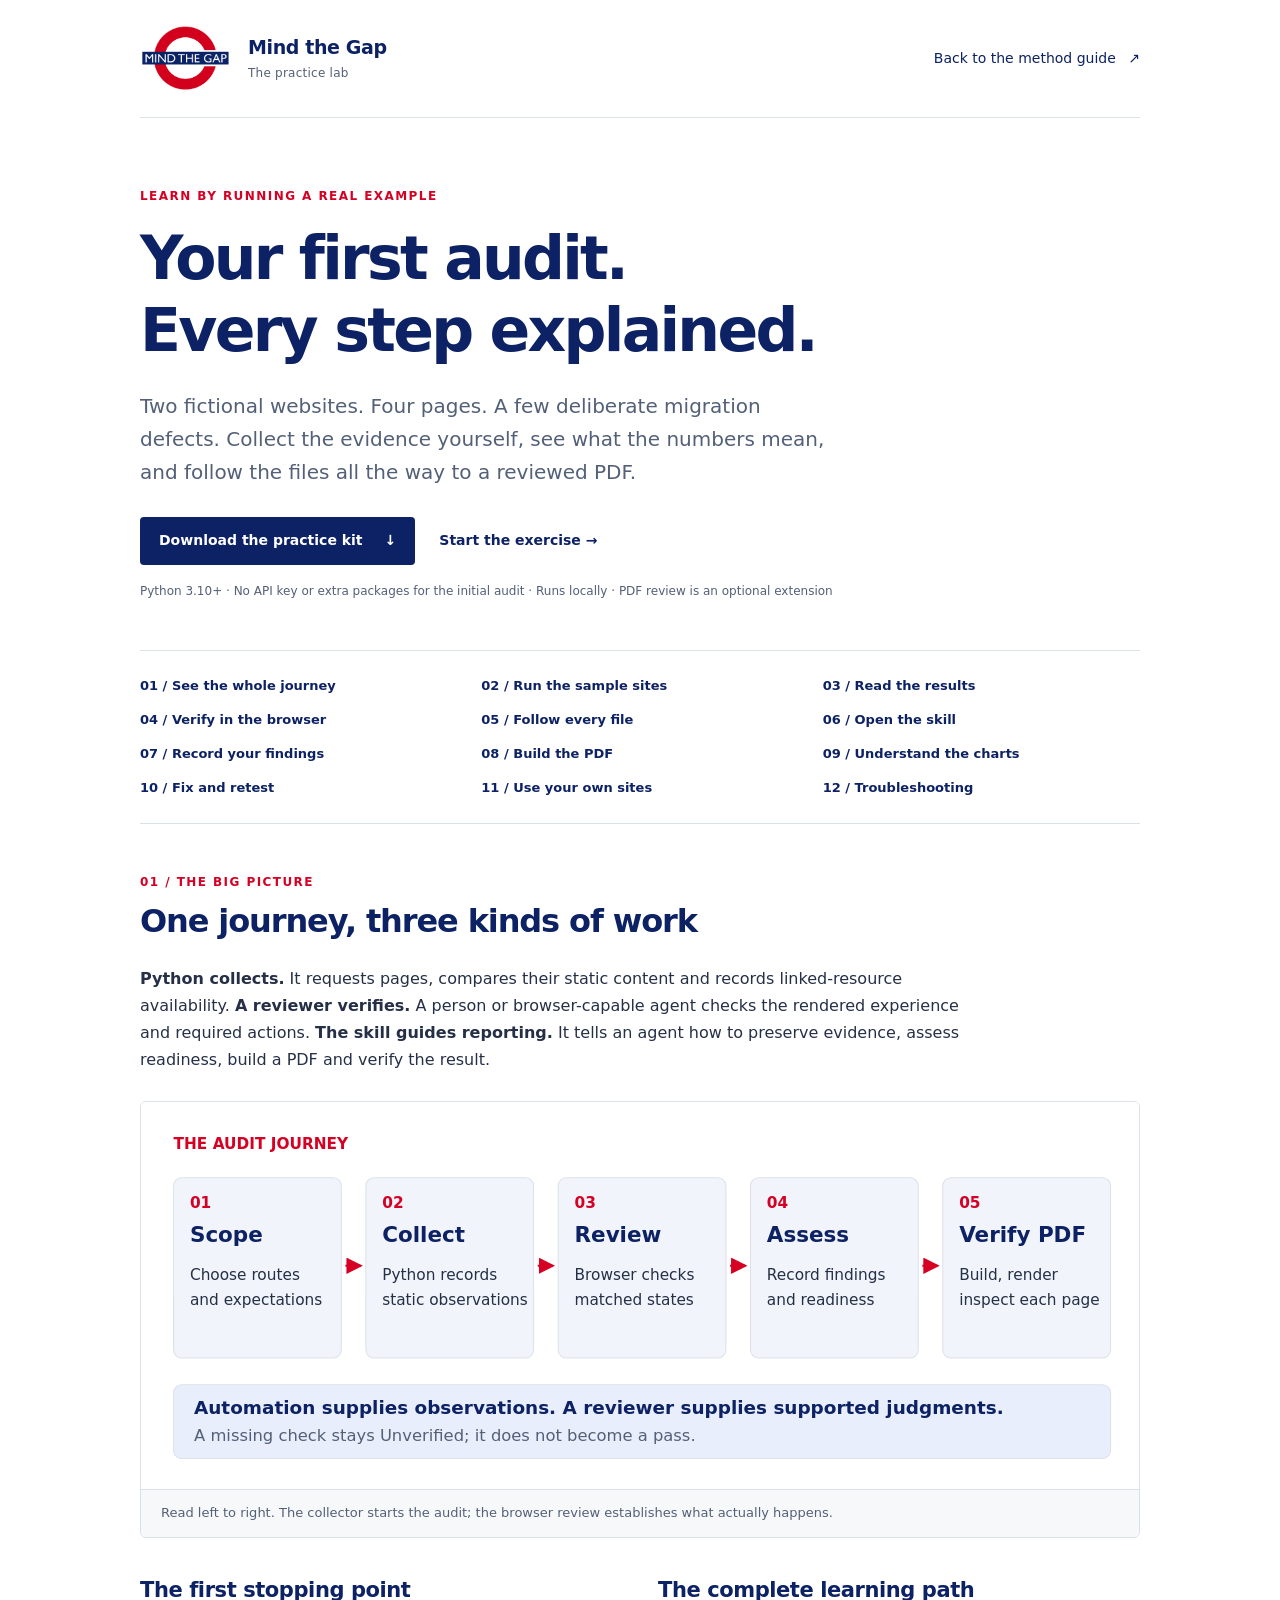
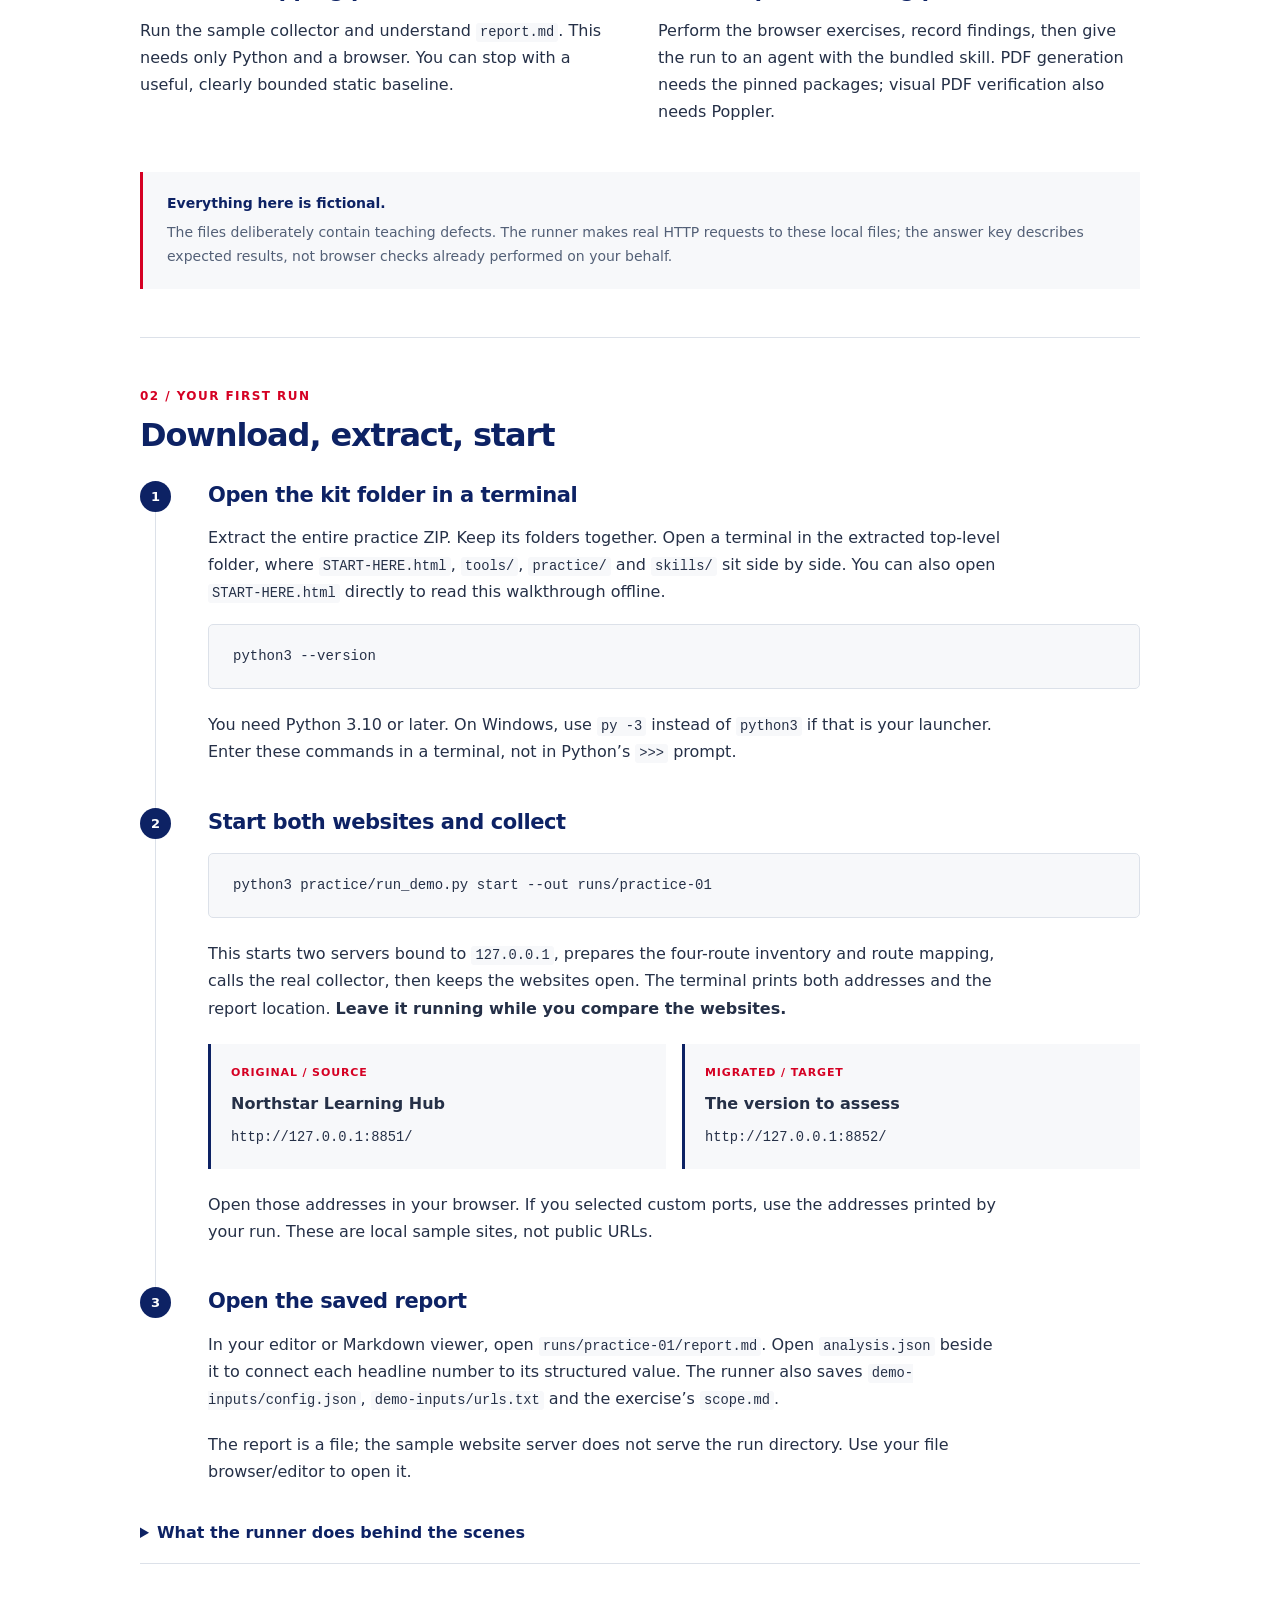
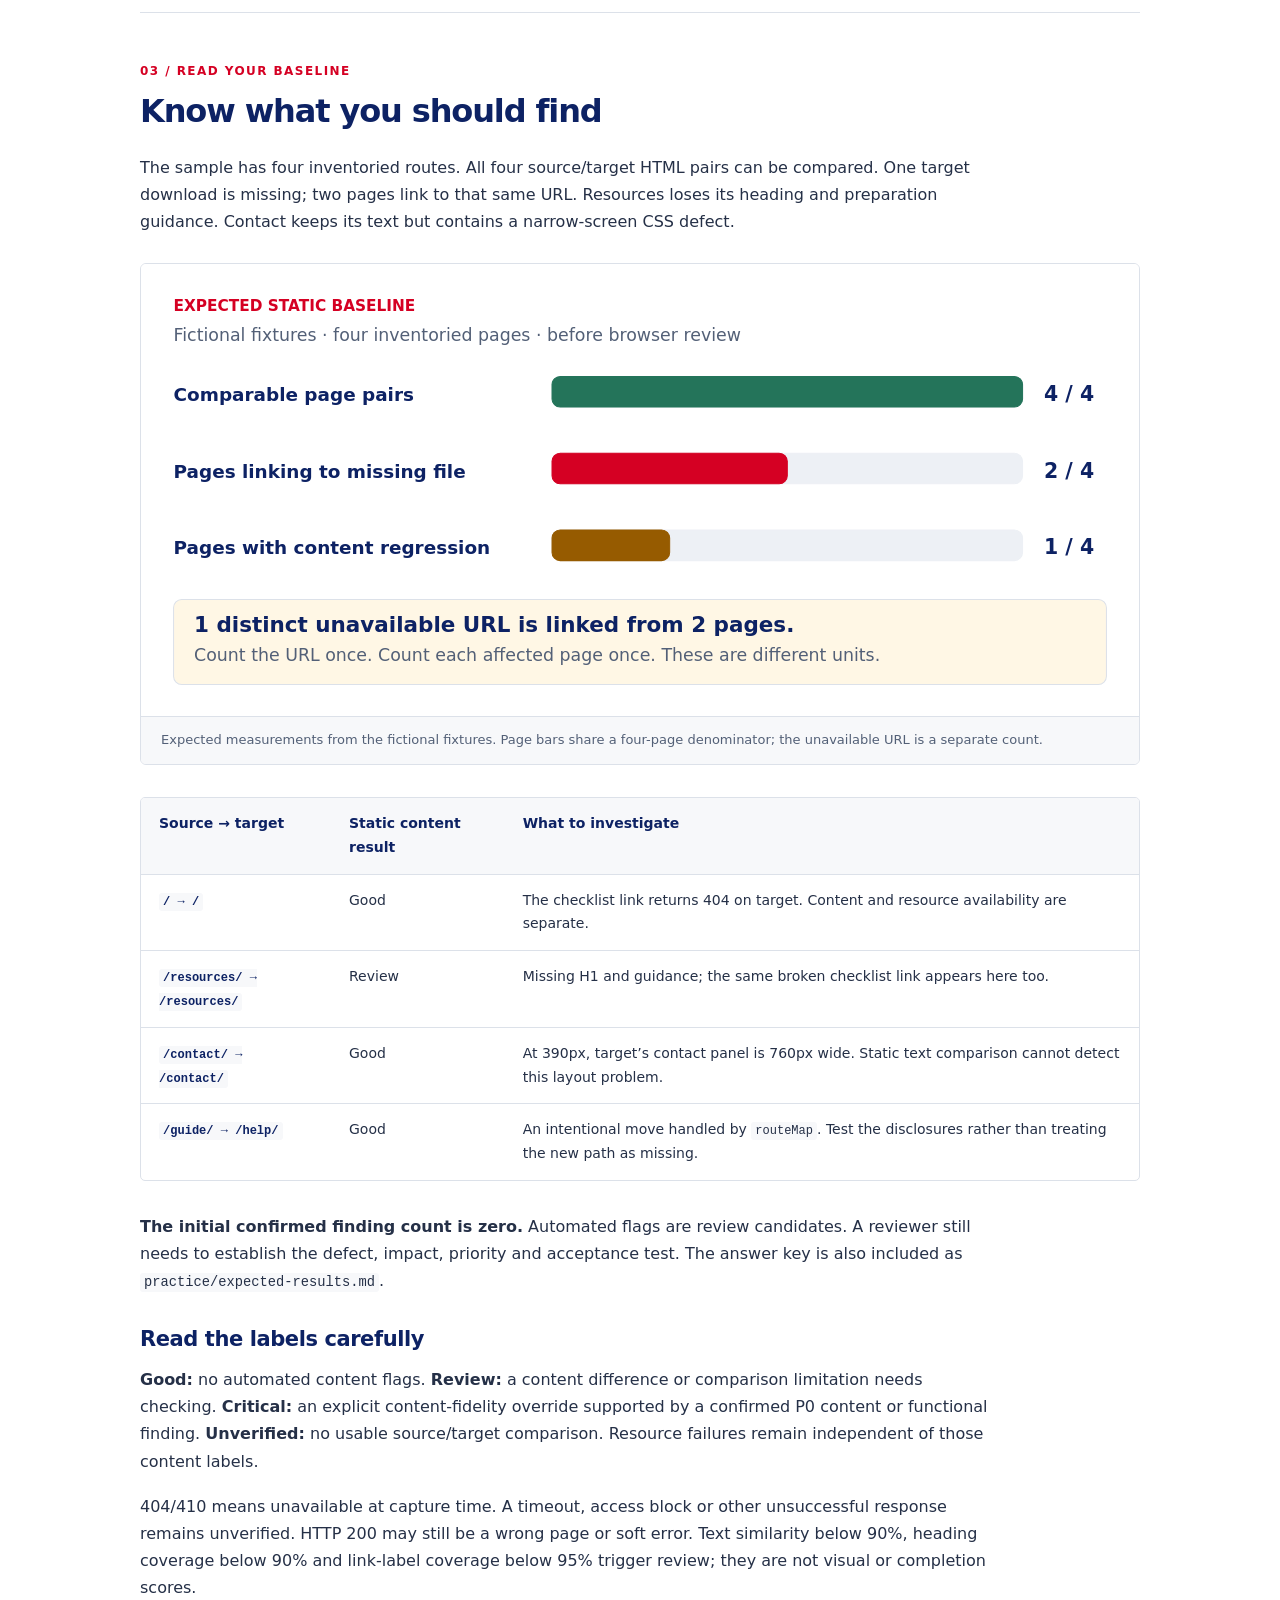
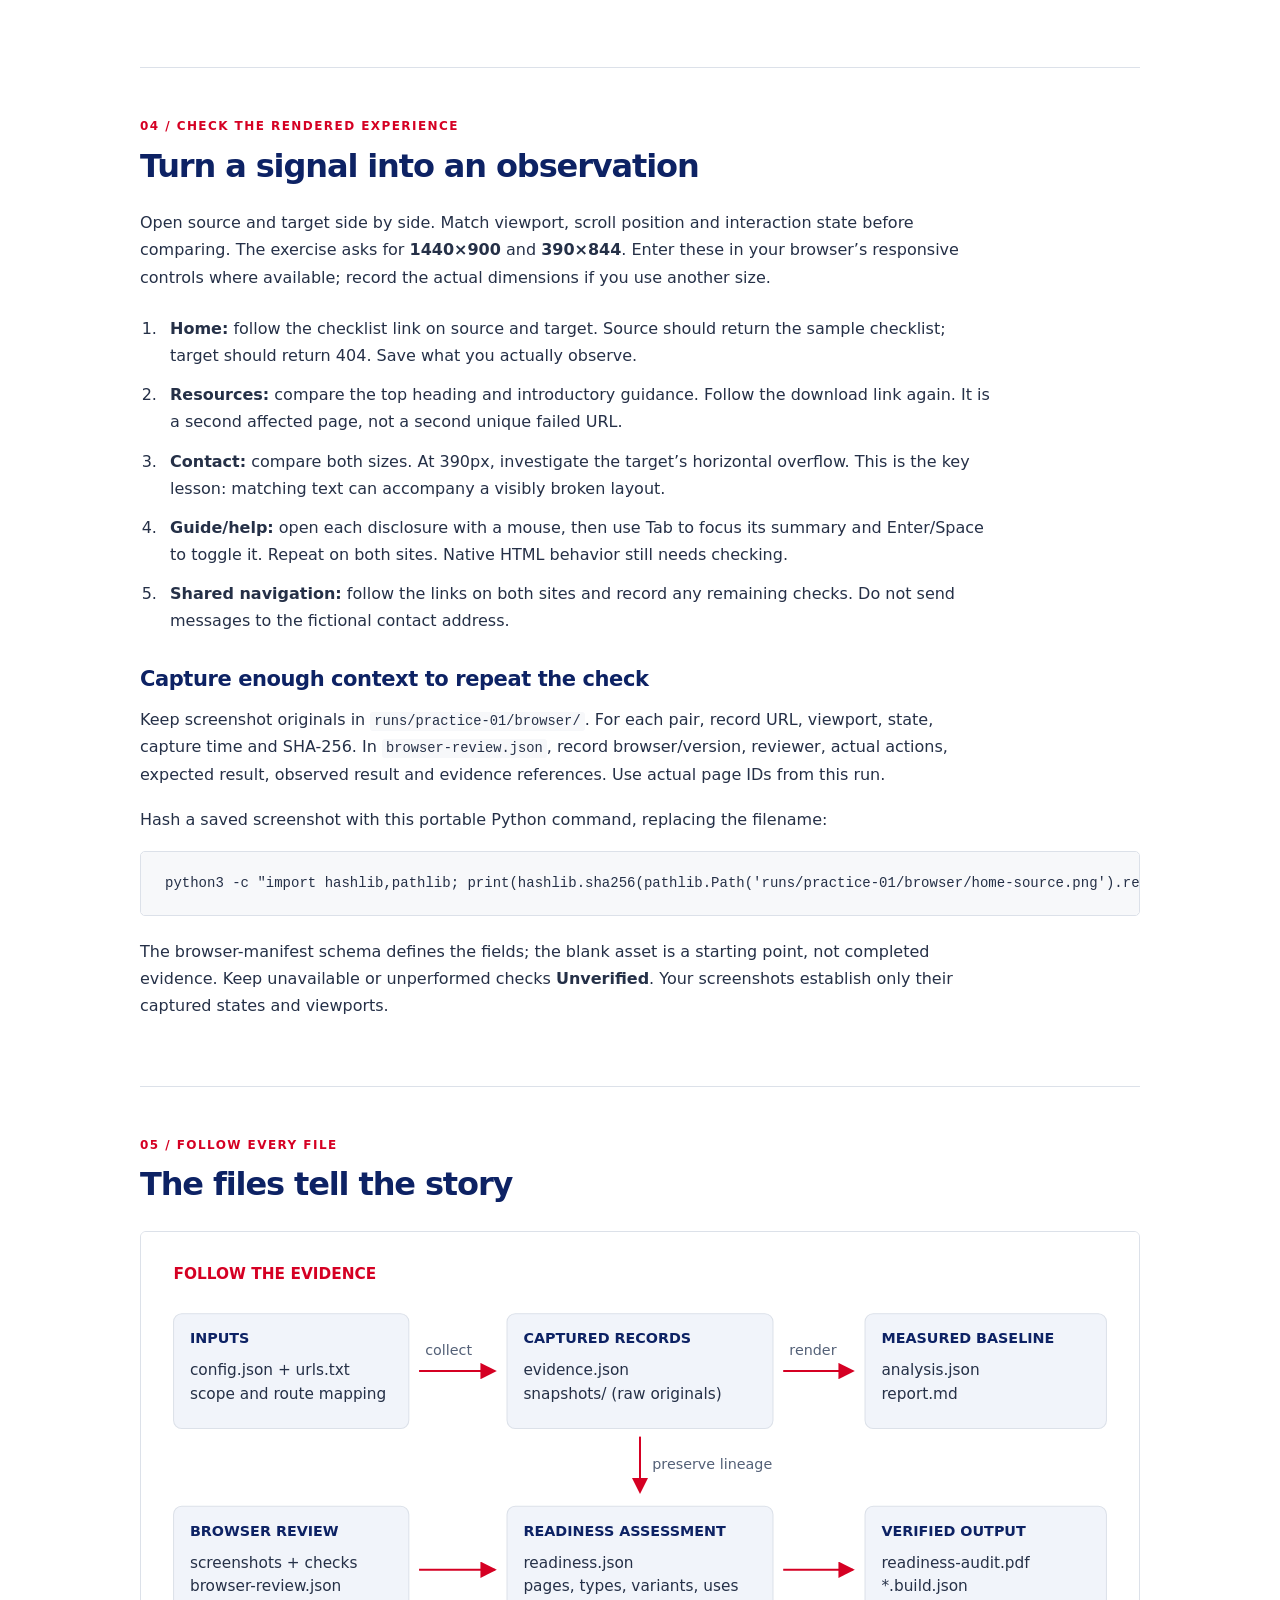
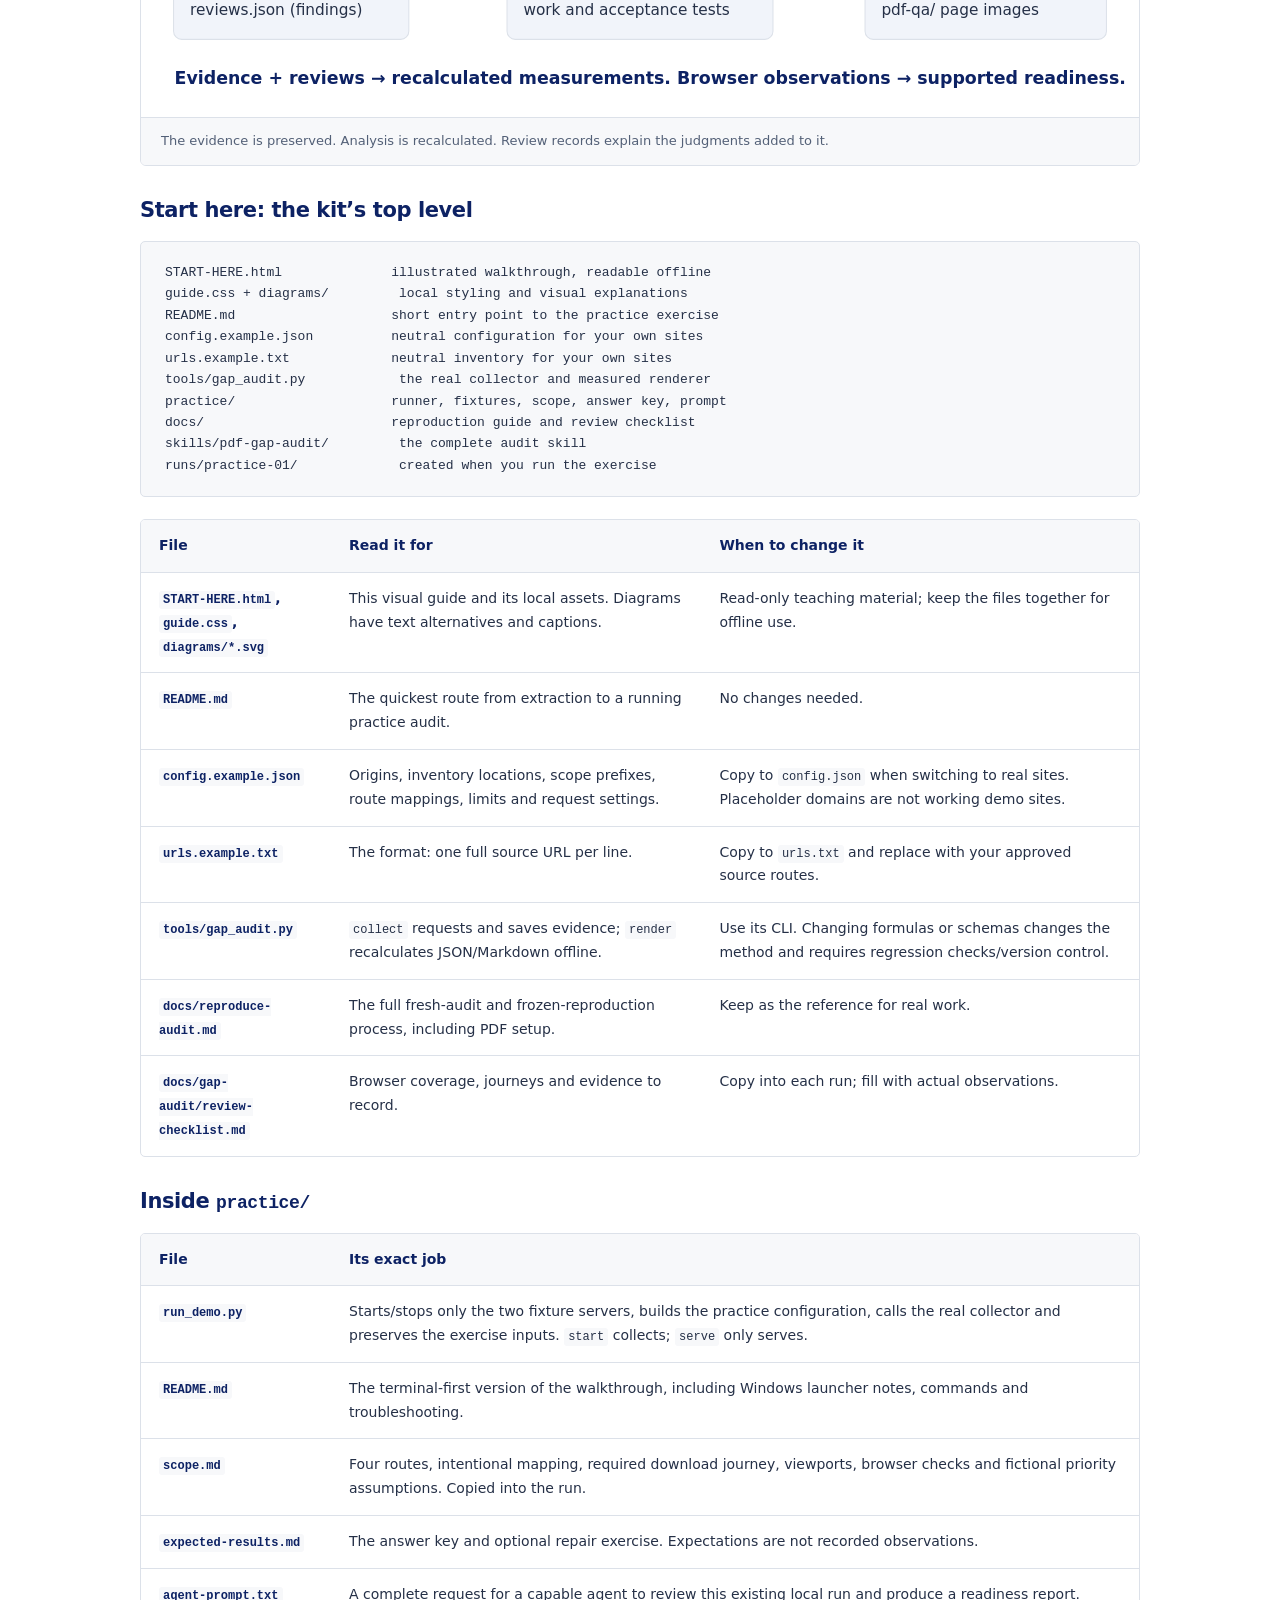
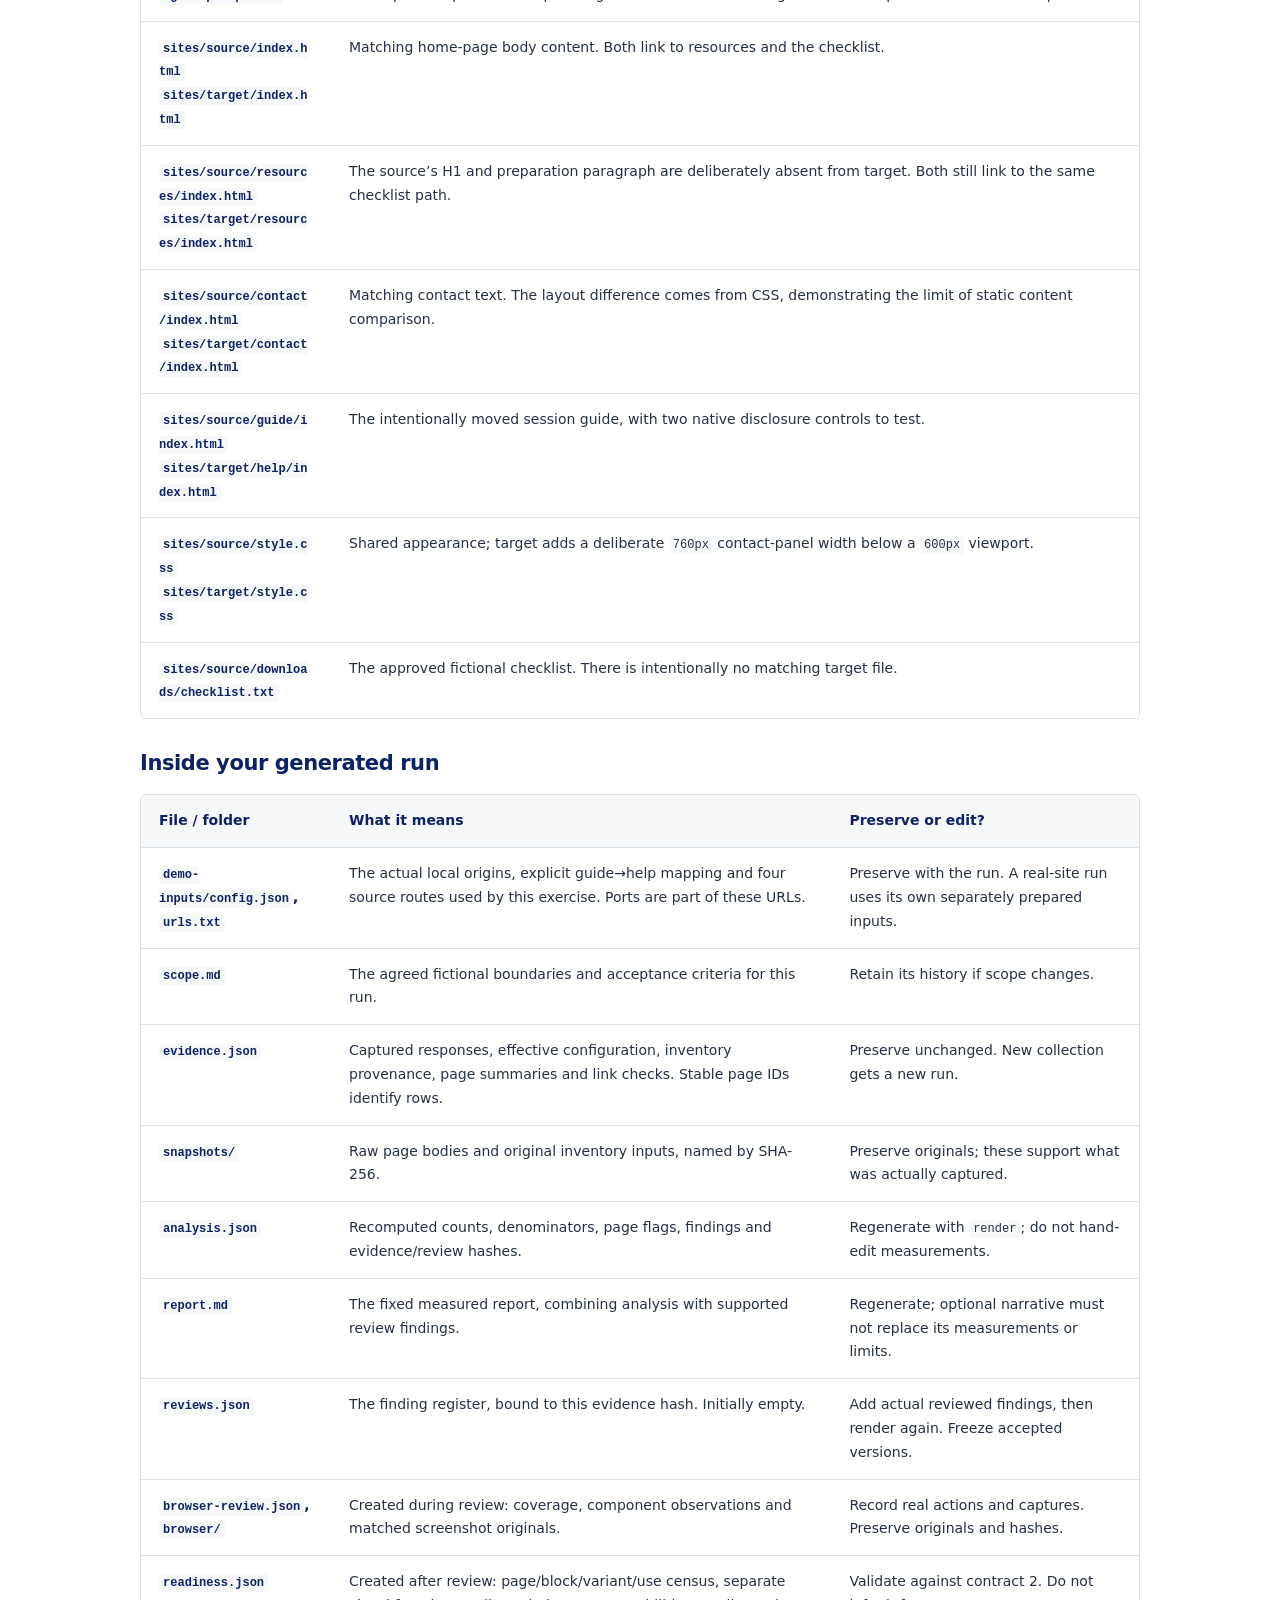
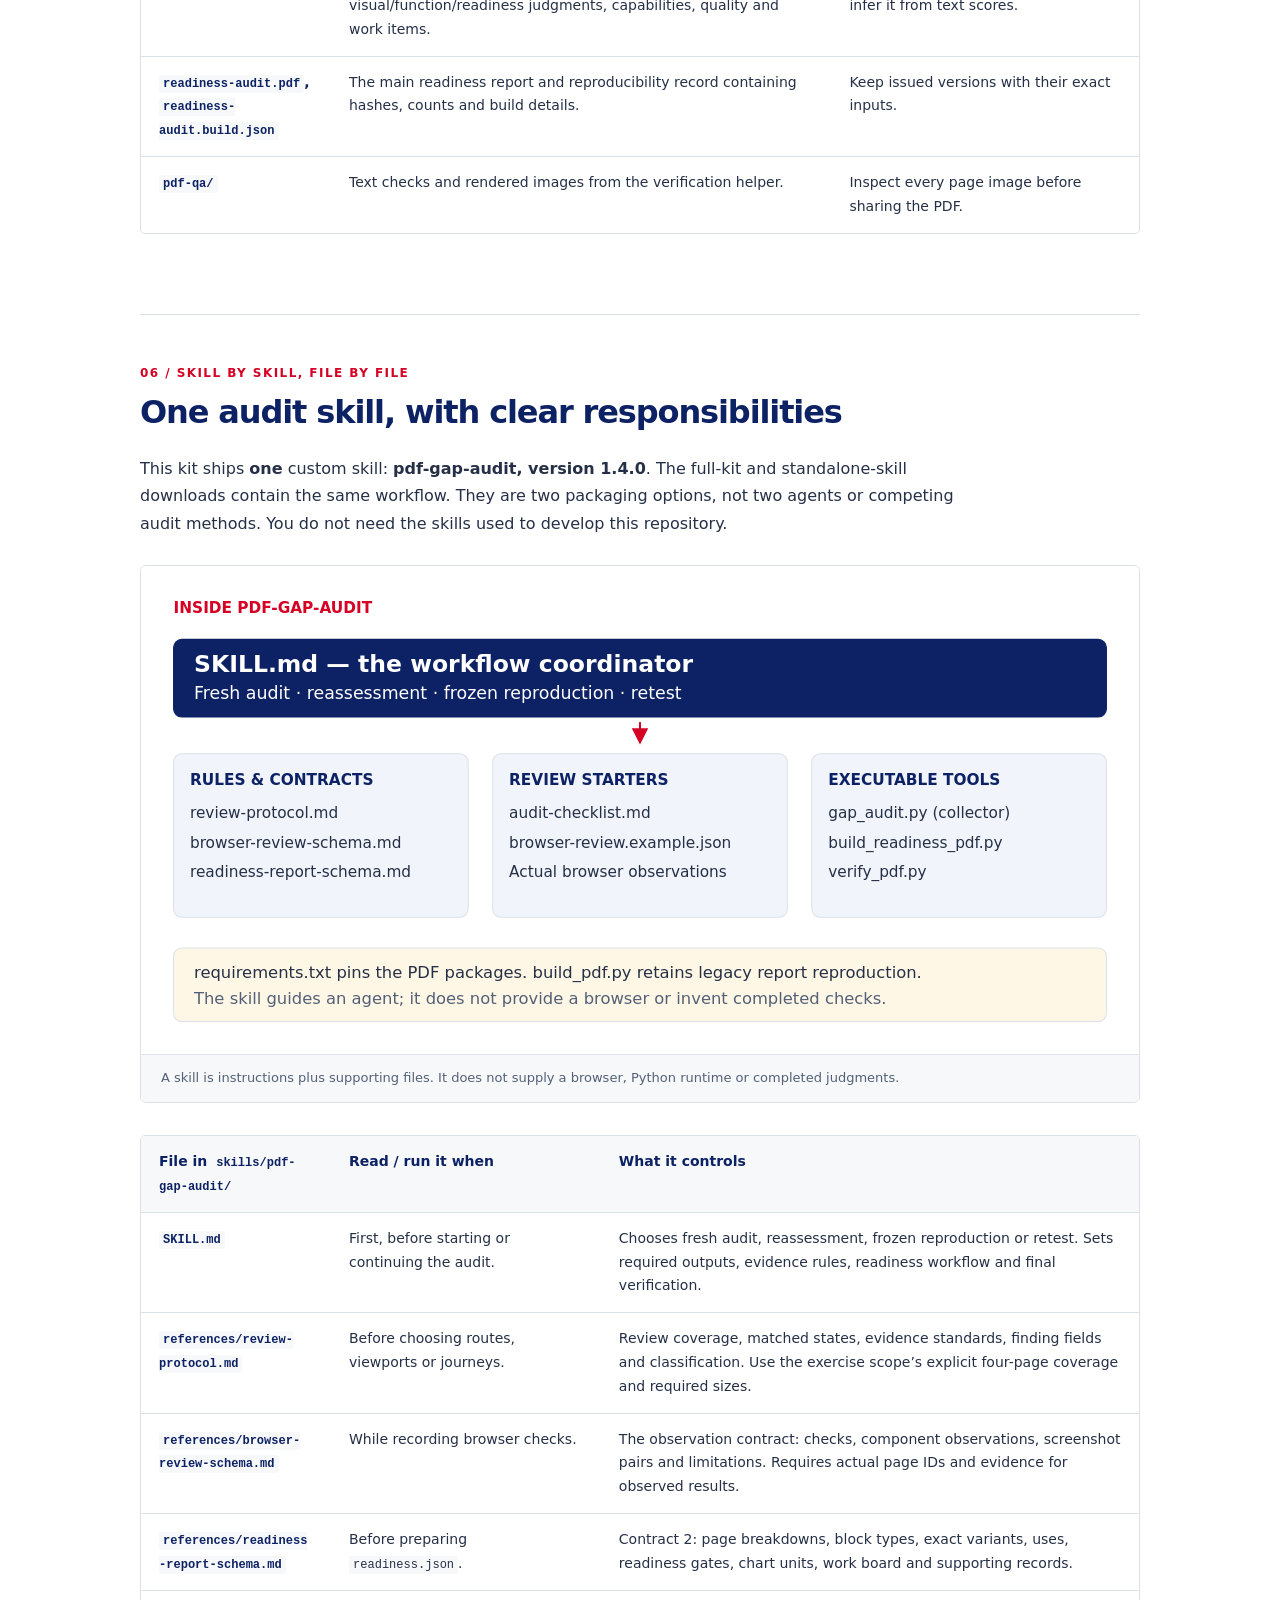
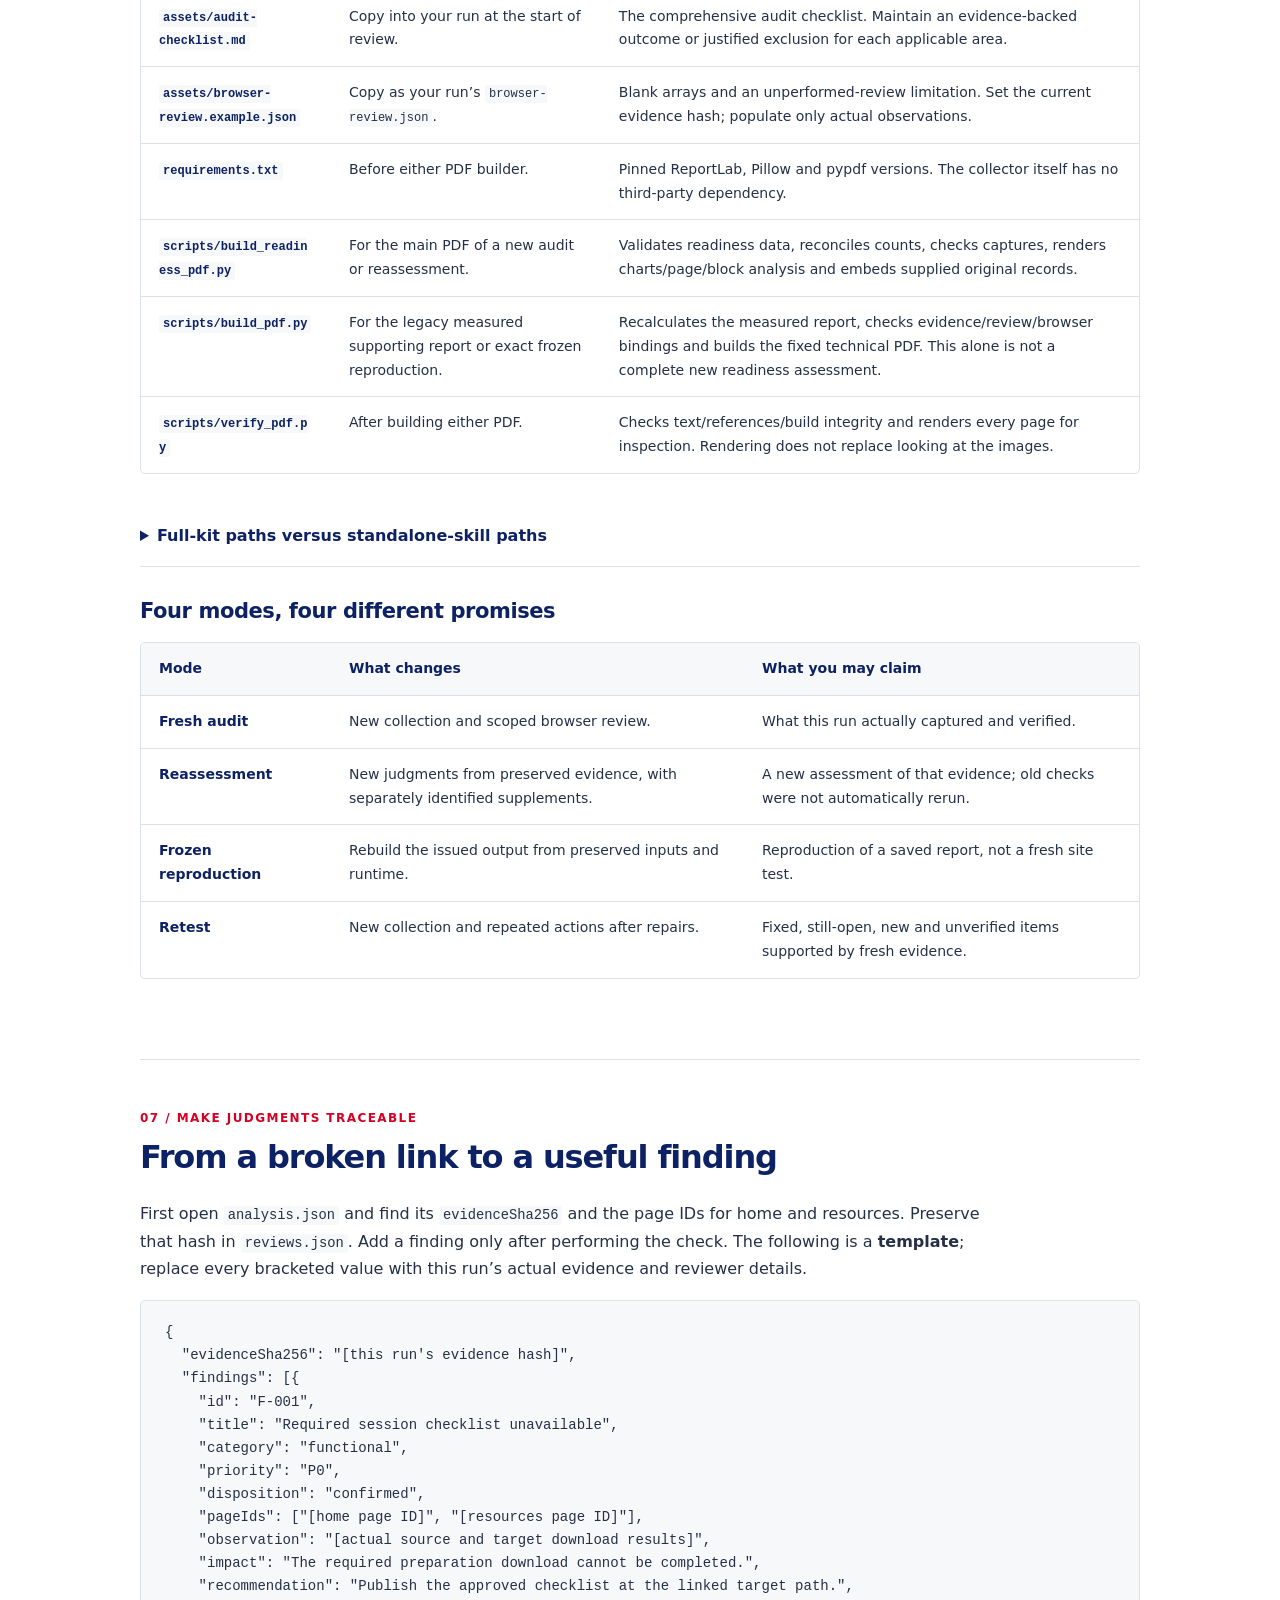
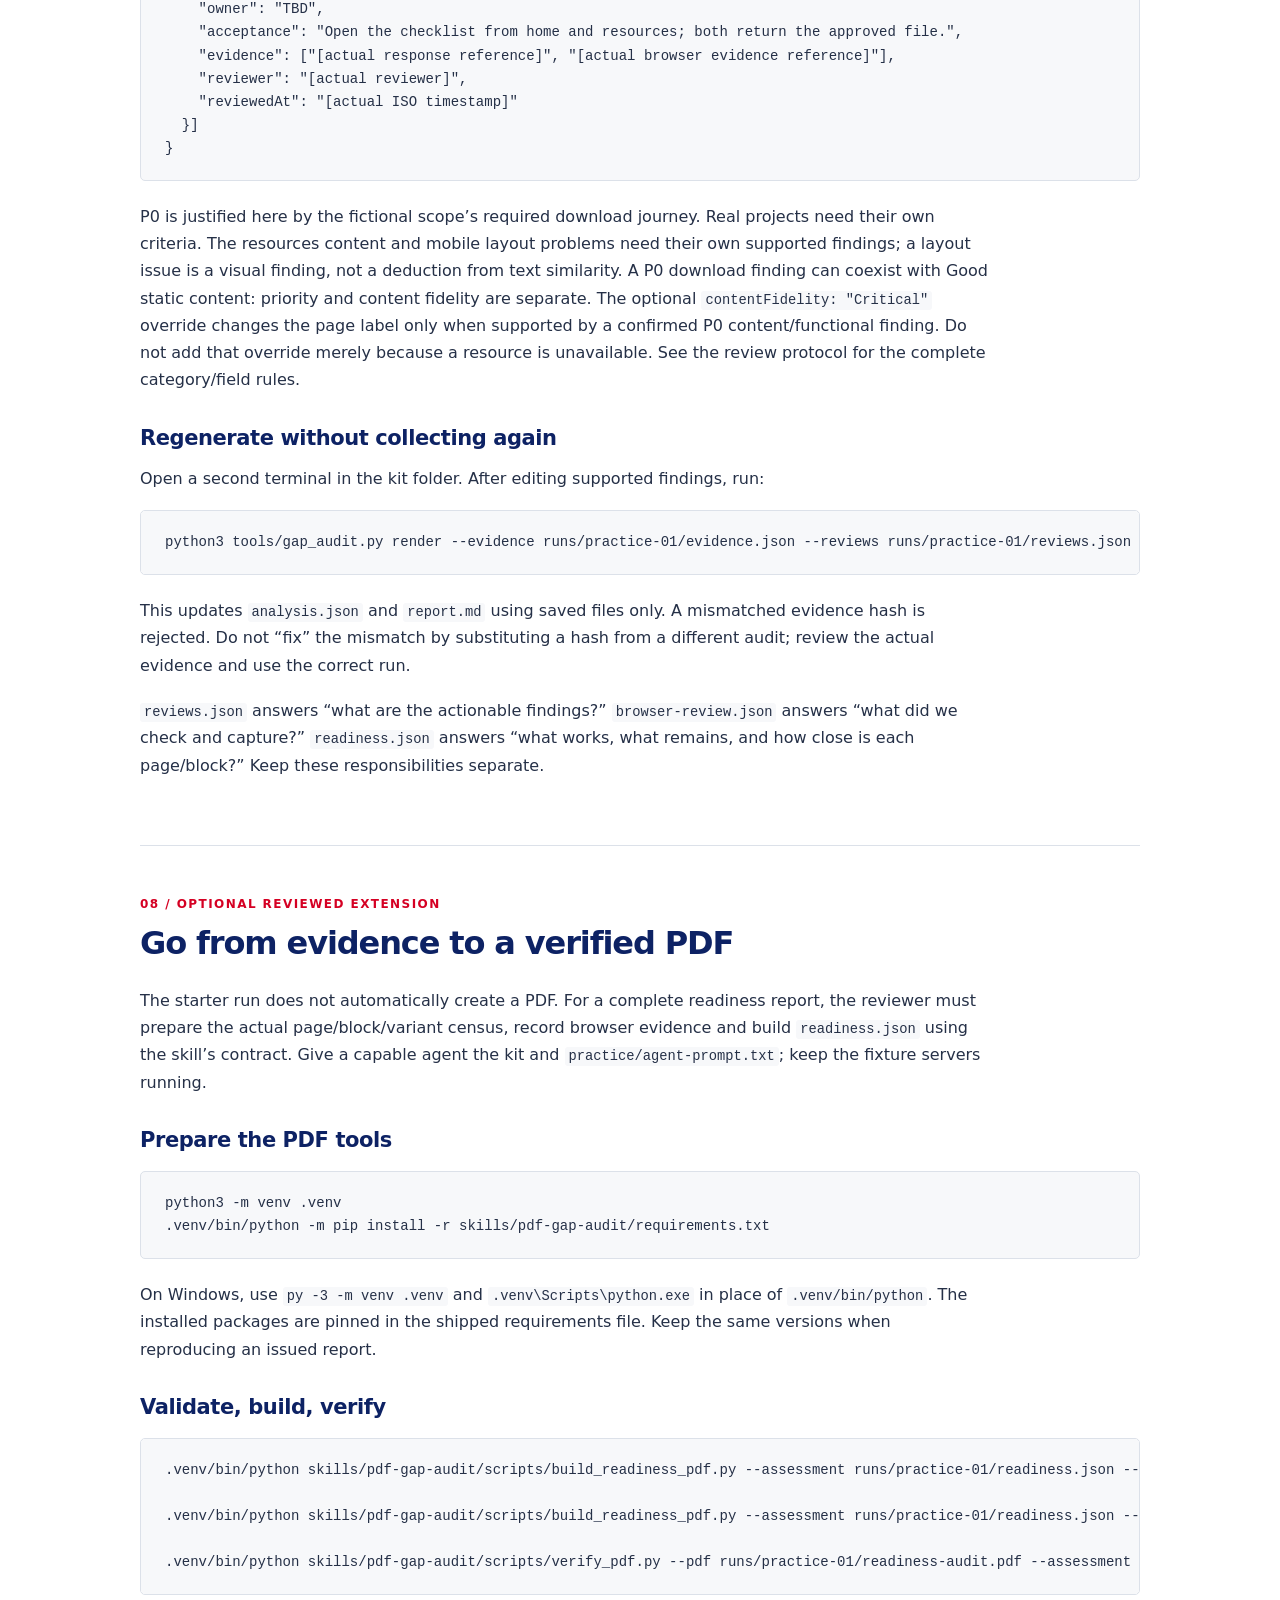
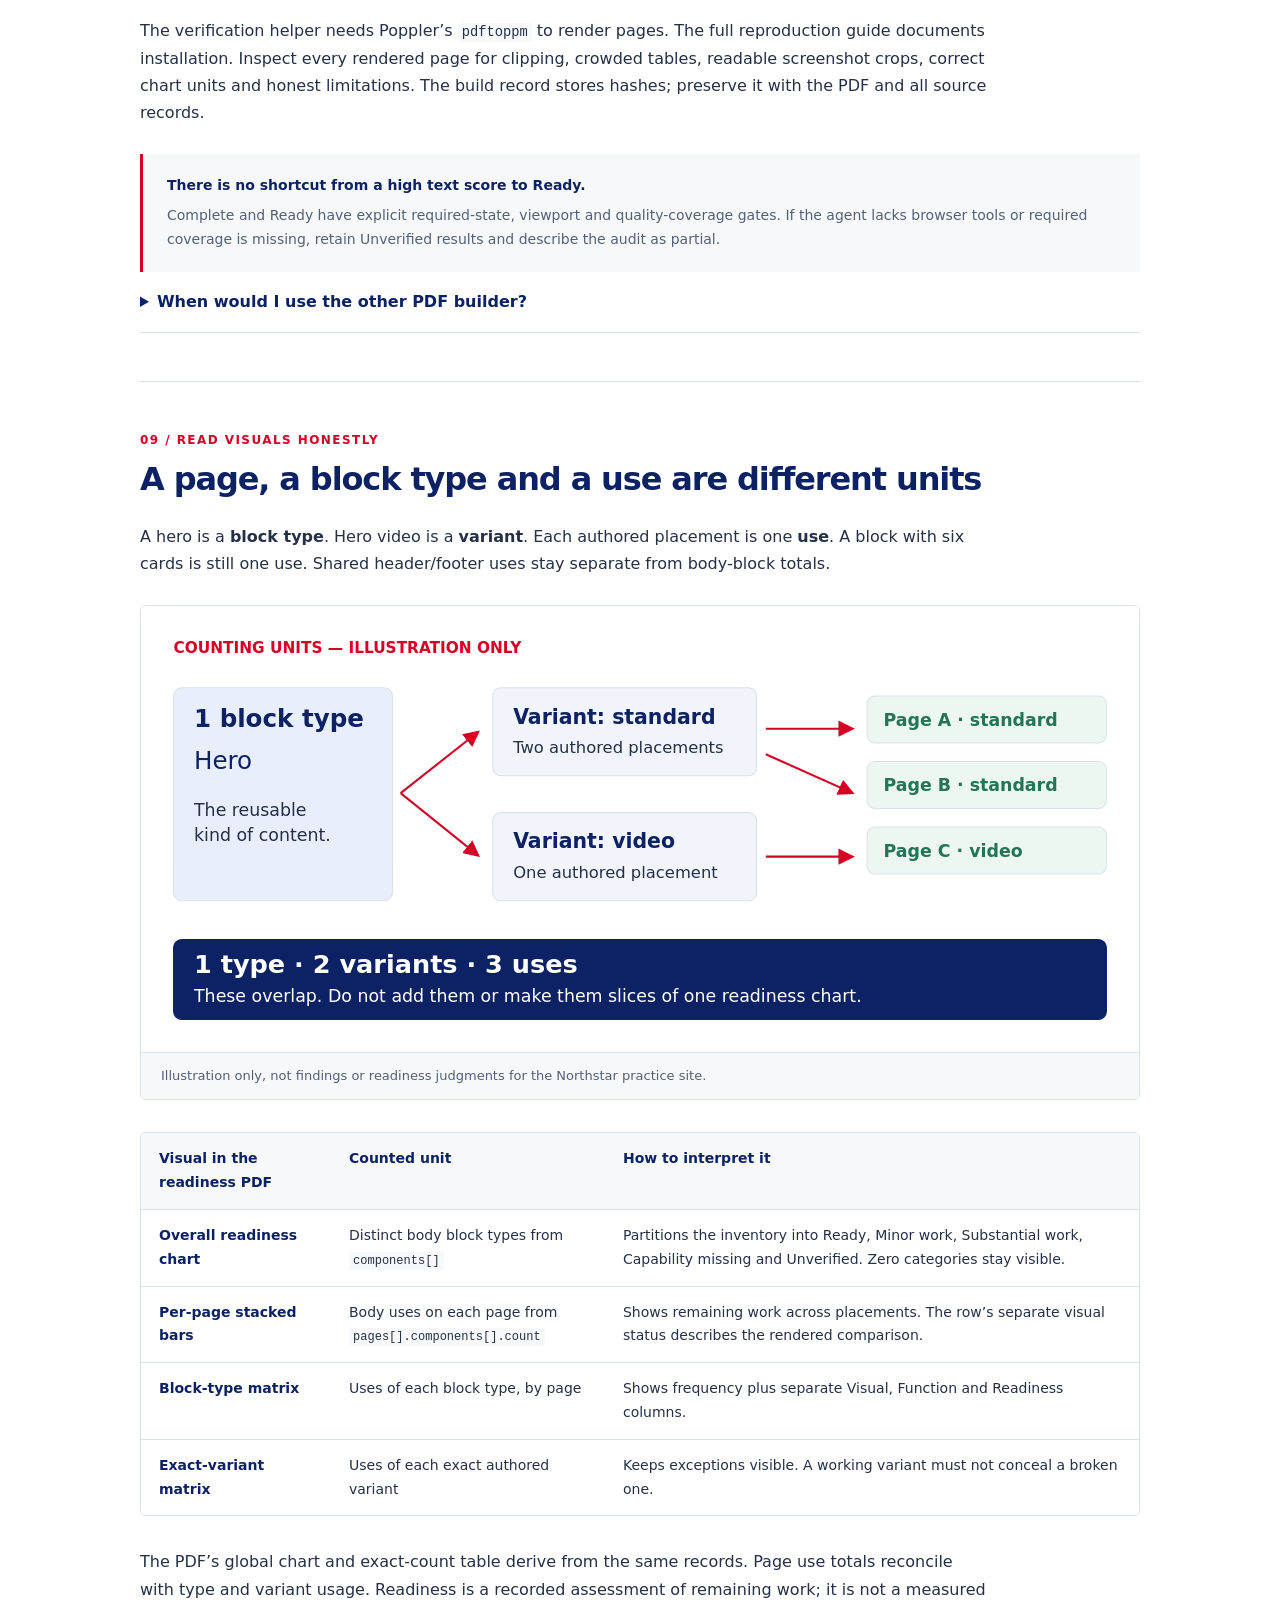
==== site/practice.html @ 46358c14 "Publish visual practice kit and self-guided migration audit lab" ====
<!doctype html>
<html lang="en">
<head>
  <meta charset="utf-8">
  <meta name="viewport" content="width=device-width,initial-scale=1">
  <meta name="description" content="Run a fictional website migration audit locally. A visual, file-by-file walkthrough of collection, browser review, the PDF skill and reproducible results.">
  <meta name="theme-color" content="#0d2264">
  <meta http-equiv="Content-Security-Policy" content="default-src 'self'; script-src 'none'; style-src 'self'; img-src 'self'; object-src 'none'; base-uri 'self'; form-action 'none'">
  <title>Your first audit — Mind the Gap practice lab</title>
  <link rel="icon" href="./favicon.svg">
  <link rel="stylesheet" href="./guide.css">
</head>
<body>
<a class="skip-link" href="#main">Skip to the walkthrough</a>
<header class="site-header wrap">
  <a class="brand" href="./index.html"><img src="./mind-the-gap.png" alt="" width="92" height="69"><span>Mind the Gap<small>The practice lab</small></span></a>
  <a class="repo-link" href="./index.html">Back to the method guide <span aria-hidden="true">↗</span></a>
</header>
<main id="main" class="wrap lab">
  <section class="intro" aria-labelledby="title">
    <p class="eyebrow">Learn by running a real example</p>
    <h1 id="title">Your first audit.<br>Every step explained.</h1>
    <p class="lede">Two fictional websites. Four pages. A few deliberate migration defects. Collect the evidence yourself, see what the numbers mean, and follow the files all the way to a reviewed PDF.</p>
    <div class="actions"><a class="button practice-download" href="./downloads/gap-audit-practice-kit.zip" download>Download the practice kit <span aria-hidden="true">↓</span></a><a class="text-link" href="#start">Start the exercise →</a></div>
    <p class="intro-note">Python 3.10+ · No API key or extra packages for the initial audit · Runs locally · PDF review is an optional extension</p>
  </section>

  <nav class="lab-nav" aria-label="Walkthrough chapters">
    <a href="#overview">01 / See the whole journey</a><a href="#start">02 / Run the sample sites</a>
    <a href="#results">03 / Read the results</a><a href="#browser">04 / Verify in the browser</a>
    <a href="#files">05 / Follow every file</a><a href="#skill">06 / Open the skill</a>
    <a href="#review">07 / Record your findings</a><a href="#pdf">08 / Build the PDF</a>
    <a href="#charts">09 / Understand the charts</a><a href="#retest">10 / Fix and retest</a>
    <a href="#own-sites">11 / Use your own sites</a><a href="#troubleshooting">12 / Troubleshooting</a>
  </nav>

  <section id="overview" class="guide-section" aria-labelledby="overview-title">
    <div class="section-heading"><p class="eyebrow">01 / The big picture</p><h2 id="overview-title">One journey, three kinds of work</h2></div>
    <p><strong>Python collects.</strong> It requests pages, compares their static content and records linked-resource availability. <strong>A reviewer verifies.</strong> A person or browser-capable agent checks the rendered experience and required actions. <strong>The skill guides reporting.</strong> It tells an agent how to preserve evidence, assess readiness, build a PDF and verify the result.</p>
    <figure class="diagram"><div class="diagram-scroll" tabindex="0" role="region" aria-label="Audit journey diagram; scroll horizontally on small screens"><img src="./diagrams/audit-journey.svg" alt="Scope leads to Python collection, browser review, recorded judgments, then the verified PDF. Collection produces observations; browser review supplies evidence for judgments."></div><figcaption>Read left to right. The collector starts the audit; the browser review establishes what actually happens.</figcaption></figure>
    <div class="learning-grid"><div><h3>The first stopping point</h3><p>Run the sample collector and understand <code>report.md</code>. This needs only Python and a browser. You can stop with a useful, clearly bounded static baseline.</p></div><div><h3>The complete learning path</h3><p>Perform the browser exercises, record findings, then give the run to an agent with the bundled skill. PDF generation needs the pinned packages; visual PDF verification also needs Poppler.</p></div></div>
    <aside class="note"><strong>Everything here is fictional.</strong><p>The files deliberately contain teaching defects. The runner makes real HTTP requests to these local files; the answer key describes expected results, not browser checks already performed on your behalf.</p></aside>
  </section>

  <section id="start" class="guide-section" aria-labelledby="start-title">
    <div class="section-heading"><p class="eyebrow">02 / Your first run</p><h2 id="start-title">Download, extract, start</h2></div>
    <ol class="steps">
      <li><h3>Open the kit folder in a terminal</h3><p>Extract the entire practice ZIP. Keep its folders together. Open a terminal in the extracted top-level folder, where <code>START-HERE.html</code>, <code>tools/</code>, <code>practice/</code> and <code>skills/</code> sit side by side. You can also open <code>START-HERE.html</code> directly to read this walkthrough offline.</p><pre><code>python3 --version</code></pre><p>You need Python 3.10 or later. On Windows, use <code>py -3</code> instead of <code>python3</code> if that is your launcher. Enter these commands in a terminal, not in Python’s <code>&gt;&gt;&gt;</code> prompt.</p></li>
      <li><h3>Start both websites and collect</h3><pre><code>python3 practice/run_demo.py start --out runs/practice-01</code></pre><p>This starts two servers bound to <code>127.0.0.1</code>, prepares the four-route inventory and route mapping, calls the real collector, then keeps the websites open. The terminal prints both addresses and the report location. <strong>Leave it running while you compare the websites.</strong></p><div class="site-pair"><div><span class="mini-label">Original / source</span><strong>Northstar Learning Hub</strong><code>http://127.0.0.1:8851/</code></div><div><span class="mini-label">Migrated / target</span><strong>The version to assess</strong><code>http://127.0.0.1:8852/</code></div></div><p>Open those addresses in your browser. If you selected custom ports, use the addresses printed by your run. These are local sample sites, not public URLs.</p></li>
      <li><h3>Open the saved report</h3><p>In your editor or Markdown viewer, open <code>runs/practice-01/report.md</code>. Open <code>analysis.json</code> beside it to connect each headline number to its structured value. The runner also saves <code>demo-inputs/config.json</code>, <code>demo-inputs/urls.txt</code> and the exercise’s <code>scope.md</code>.</p><p>The report is a file; the sample website server does not serve the run directory. Use your file browser/editor to open it.</p></li>
    </ol>
    <details class="explain"><summary>What the runner does behind the scenes</summary><p><code>practice/run_demo.py</code> locates the kit relative to its own file, starts one server per sample tree, creates temporary collector inputs, and imports <code>tools/gap_audit.py</code>. After collection, it saves copies of those inputs inside the new run. Raw inventory inputs and page bodies are already preserved by the collector. No AI call, package installation or browser testing happens automatically.</p><p>Use <code>start --once</code> to collect and stop immediately, or <code>serve</code> to open the same fixtures without collecting. The default ports are 8851 and 8852; <code>--source-port</code> and <code>--target-port</code> change them. Existing audit folders are refused.</p></details>
  </section>

  <section id="results" class="guide-section" aria-labelledby="results-title">
    <div class="section-heading"><p class="eyebrow">03 / Read your baseline</p><h2 id="results-title">Know what you should find</h2></div>
    <p>The sample has four inventoried routes. All four source/target HTML pairs can be compared. One target download is missing; two pages link to that same URL. Resources loses its heading and preparation guidance. Contact keeps its text but contains a narrow-screen CSS defect.</p>
    <figure class="diagram"><div class="diagram-scroll" tabindex="0" role="region" aria-label="Expected practice measurements chart"><img src="./diagrams/expected-results.svg" alt="Expected baseline: four of four page pairs comparable, two of four pages link to the missing download, and one of four pages has the planted content regression. There is one distinct unavailable download URL."></div><figcaption>Expected measurements from the fictional fixtures. Page bars share a four-page denominator; the unavailable URL is a separate count.</figcaption></figure>
    <div class="table-scroll" tabindex="0" role="region" aria-label="Practice page answer key"><table><thead><tr><th scope="col">Source → target</th><th scope="col">Static content result</th><th scope="col">What to investigate</th></tr></thead><tbody>
      <tr><th scope="row"><code>/ → /</code></th><td>Good</td><td>The checklist link returns 404 on target. Content and resource availability are separate.</td></tr>
      <tr><th scope="row"><code>/resources/ → /resources/</code></th><td>Review</td><td>Missing H1 and guidance; the same broken checklist link appears here too.</td></tr>
      <tr><th scope="row"><code>/contact/ → /contact/</code></th><td>Good</td><td>At 390px, target’s contact panel is 760px wide. Static text comparison cannot detect this layout problem.</td></tr>
      <tr><th scope="row"><code>/guide/ → /help/</code></th><td>Good</td><td>An intentional move handled by <code>routeMap</code>. Test the disclosures rather than treating the new path as missing.</td></tr>
    </tbody></table></div>
    <p><strong>The initial confirmed finding count is zero.</strong> Automated flags are review candidates. A reviewer still needs to establish the defect, impact, priority and acceptance test. The answer key is also included as <code>practice/expected-results.md</code>.</p>
    <h3>Read the labels carefully</h3><p><strong>Good:</strong> no automated content flags. <strong>Review:</strong> a content difference or comparison limitation needs checking. <strong>Critical:</strong> an explicit content-fidelity override supported by a confirmed P0 content or functional finding. <strong>Unverified:</strong> no usable source/target comparison. Resource failures remain independent of those content labels.</p>
    <p>404/410 means unavailable at capture time. A timeout, access block or other unsuccessful response remains unverified. HTTP 200 may still be a wrong page or soft error. Text similarity below 90%, heading coverage below 90% and link-label coverage below 95% trigger review; they are not visual or completion scores.</p>
  </section>

  <section id="browser" class="guide-section" aria-labelledby="browser-title">
    <div class="section-heading"><p class="eyebrow">04 / Check the rendered experience</p><h2 id="browser-title">Turn a signal into an observation</h2></div>
    <p>Open source and target side by side. Match viewport, scroll position and interaction state before comparing. The exercise asks for <strong>1440×900</strong> and <strong>390×844</strong>. Enter these in your browser’s responsive controls where available; record the actual dimensions if you use another size.</p>
    <ol class="process">
      <li><strong>Home:</strong> follow the checklist link on source and target. Source should return the sample checklist; target should return 404. Save what you actually observe.</li>
      <li><strong>Resources:</strong> compare the top heading and introductory guidance. Follow the download link again. It is a second affected page, not a second unique failed URL.</li>
      <li><strong>Contact:</strong> compare both sizes. At 390px, investigate the target’s horizontal overflow. This is the key lesson: matching text can accompany a visibly broken layout.</li>
      <li><strong>Guide/help:</strong> open each disclosure with a mouse, then use Tab to focus its summary and Enter/Space to toggle it. Repeat on both sites. Native HTML behavior still needs checking.</li>
      <li><strong>Shared navigation:</strong> follow the links on both sites and record any remaining checks. Do not send messages to the fictional contact address.</li>
    </ol>
    <h3>Capture enough context to repeat the check</h3><p>Keep screenshot originals in <code>runs/practice-01/browser/</code>. For each pair, record URL, viewport, state, capture time and SHA-256. In <code>browser-review.json</code>, record browser/version, reviewer, actual actions, expected result, observed result and evidence references. Use actual page IDs from this run.</p>
    <p>Hash a saved screenshot with this portable Python command, replacing the filename:</p><pre><code>python3 -c "import hashlib,pathlib; print(hashlib.sha256(pathlib.Path('runs/practice-01/browser/home-source.png').read_bytes()).hexdigest())"</code></pre>
    <p>The browser-manifest schema defines the fields; the blank asset is a starting point, not completed evidence. Keep unavailable or unperformed checks <strong>Unverified</strong>. Your screenshots establish only their captured states and viewports.</p>
  </section>

  <section id="files" class="guide-section" aria-labelledby="files-title">
    <div class="section-heading"><p class="eyebrow">05 / Follow every file</p><h2 id="files-title">The files tell the story</h2></div>
    <figure class="diagram"><div class="diagram-scroll" tabindex="0" role="region" aria-label="Evidence file dependency diagram"><img src="./diagrams/evidence-files.svg" alt="Config and URL list feed the collector, which writes evidence and raw snapshots. Evidence plus reviewed findings feed analysis and Markdown. Browser evidence and readiness assessment feed the PDF builder, followed by a build record and page-image QA."></div><figcaption>The evidence is preserved. Analysis is recalculated. Review records explain the judgments added to it.</figcaption></figure>
    <h3>Start here: the kit’s top level</h3>
    <pre class="file-tree"><code>START-HERE.html              illustrated walkthrough, readable offline
guide.css + diagrams/         local styling and visual explanations
README.md                    short entry point to the practice exercise
config.example.json          neutral configuration for your own sites
urls.example.txt             neutral inventory for your own sites
tools/gap_audit.py            the real collector and measured renderer
practice/                    runner, fixtures, scope, answer key, prompt
docs/                        reproduction guide and review checklist
skills/pdf-gap-audit/         the complete audit skill
runs/practice-01/             created when you run the exercise</code></pre>
    <div class="table-scroll" tabindex="0" role="region" aria-label="Practice kit input files"><table><thead><tr><th scope="col">File</th><th scope="col">Read it for</th><th scope="col">When to change it</th></tr></thead><tbody>
      <tr><th scope="row"><code>START-HERE.html</code>, <code>guide.css</code>, <code>diagrams/*.svg</code></th><td>This visual guide and its local assets. Diagrams have text alternatives and captions.</td><td>Read-only teaching material; keep the files together for offline use.</td></tr>
      <tr><th scope="row"><code>README.md</code></th><td>The quickest route from extraction to a running practice audit.</td><td>No changes needed.</td></tr>
      <tr><th scope="row"><code>config.example.json</code></th><td>Origins, inventory locations, scope prefixes, route mappings, limits and request settings.</td><td>Copy to <code>config.json</code> when switching to real sites. Placeholder domains are not working demo sites.</td></tr>
      <tr><th scope="row"><code>urls.example.txt</code></th><td>The format: one full source URL per line.</td><td>Copy to <code>urls.txt</code> and replace with your approved source routes.</td></tr>
      <tr><th scope="row"><code>tools/gap_audit.py</code></th><td><code>collect</code> requests and saves evidence; <code>render</code> recalculates JSON/Markdown offline.</td><td>Use its CLI. Changing formulas or schemas changes the method and requires regression checks/version control.</td></tr>
      <tr><th scope="row"><code>docs/reproduce-audit.md</code></th><td>The full fresh-audit and frozen-reproduction process, including PDF setup.</td><td>Keep as the reference for real work.</td></tr>
      <tr><th scope="row"><code>docs/gap-audit/review-checklist.md</code></th><td>Browser coverage, journeys and evidence to record.</td><td>Copy into each run; fill with actual observations.</td></tr>
    </tbody></table></div>
    <h3>Inside <code>practice/</code></h3>
    <div class="table-scroll" tabindex="0" role="region" aria-label="Practice files explained"><table><thead><tr><th scope="col">File</th><th scope="col">Its exact job</th></tr></thead><tbody>
      <tr><th scope="row"><code>run_demo.py</code></th><td>Starts/stops only the two fixture servers, builds the practice configuration, calls the real collector and preserves the exercise inputs. <code>start</code> collects; <code>serve</code> only serves.</td></tr>
      <tr><th scope="row"><code>README.md</code></th><td>The terminal-first version of the walkthrough, including Windows launcher notes, commands and troubleshooting.</td></tr>
      <tr><th scope="row"><code>scope.md</code></th><td>Four routes, intentional mapping, required download journey, viewports, browser checks and fictional priority assumptions. Copied into the run.</td></tr>
      <tr><th scope="row"><code>expected-results.md</code></th><td>The answer key and optional repair exercise. Expectations are not recorded observations.</td></tr>
      <tr><th scope="row"><code>agent-prompt.txt</code></th><td>A complete request for a capable agent to review this existing local run and produce a readiness report.</td></tr>
      <tr><th scope="row"><code>sites/source/index.html</code><br><code>sites/target/index.html</code></th><td>Matching home-page body content. Both link to resources and the checklist.</td></tr>
      <tr><th scope="row"><code>sites/source/resources/index.html</code><br><code>sites/target/resources/index.html</code></th><td>The source’s H1 and preparation paragraph are deliberately absent from target. Both still link to the same checklist path.</td></tr>
      <tr><th scope="row"><code>sites/source/contact/index.html</code><br><code>sites/target/contact/index.html</code></th><td>Matching contact text. The layout difference comes from CSS, demonstrating the limit of static content comparison.</td></tr>
      <tr><th scope="row"><code>sites/source/guide/index.html</code><br><code>sites/target/help/index.html</code></th><td>The intentionally moved session guide, with two native disclosure controls to test.</td></tr>
      <tr><th scope="row"><code>sites/source/style.css</code><br><code>sites/target/style.css</code></th><td>Shared appearance; target adds a deliberate <code>760px</code> contact-panel width below a <code>600px</code> viewport.</td></tr>
      <tr><th scope="row"><code>sites/source/downloads/checklist.txt</code></th><td>The approved fictional checklist. There is intentionally no matching target file.</td></tr>
    </tbody></table></div>
    <h3>Inside your generated run</h3>
    <div class="table-scroll" tabindex="0" role="region" aria-label="Generated audit files explained"><table><thead><tr><th scope="col">File / folder</th><th scope="col">What it means</th><th scope="col">Preserve or edit?</th></tr></thead><tbody>
      <tr><th scope="row"><code>demo-inputs/config.json</code>, <code>urls.txt</code></th><td>The actual local origins, explicit guide→help mapping and four source routes used by this exercise. Ports are part of these URLs.</td><td>Preserve with the run. A real-site run uses its own separately prepared inputs.</td></tr>
      <tr><th scope="row"><code>scope.md</code></th><td>The agreed fictional boundaries and acceptance criteria for this run.</td><td>Retain its history if scope changes.</td></tr>
      <tr><th scope="row"><code>evidence.json</code></th><td>Captured responses, effective configuration, inventory provenance, page summaries and link checks. Stable page IDs identify rows.</td><td>Preserve unchanged. New collection gets a new run.</td></tr>
      <tr><th scope="row"><code>snapshots/</code></th><td>Raw page bodies and original inventory inputs, named by SHA-256.</td><td>Preserve originals; these support what was actually captured.</td></tr>
      <tr><th scope="row"><code>analysis.json</code></th><td>Recomputed counts, denominators, page flags, findings and evidence/review hashes.</td><td>Regenerate with <code>render</code>; do not hand-edit measurements.</td></tr>
      <tr><th scope="row"><code>report.md</code></th><td>The fixed measured report, combining analysis with supported review findings.</td><td>Regenerate; optional narrative must not replace its measurements or limits.</td></tr>
      <tr><th scope="row"><code>reviews.json</code></th><td>The finding register, bound to this evidence hash. Initially empty.</td><td>Add actual reviewed findings, then render again. Freeze accepted versions.</td></tr>
      <tr><th scope="row"><code>browser-review.json</code>, <code>browser/</code></th><td>Created during review: coverage, component observations and matched screenshot originals.</td><td>Record real actions and captures. Preserve originals and hashes.</td></tr>
      <tr><th scope="row"><code>readiness.json</code></th><td>Created after review: page/block/variant/use census, separate visual/function/readiness judgments, capabilities, quality and work items.</td><td>Validate against contract 2. Do not infer it from text scores.</td></tr>
      <tr><th scope="row"><code>readiness-audit.pdf</code>, <code>readiness-audit.build.json</code></th><td>The main readiness report and reproducibility record containing hashes, counts and build details.</td><td>Keep issued versions with their exact inputs.</td></tr>
      <tr><th scope="row"><code>pdf-qa/</code></th><td>Text checks and rendered images from the verification helper.</td><td>Inspect every page image before sharing the PDF.</td></tr>
    </tbody></table></div>
  </section>

  <section id="skill" class="guide-section" aria-labelledby="skill-title">
    <div class="section-heading"><p class="eyebrow">06 / Skill by skill, file by file</p><h2 id="skill-title">One audit skill, with clear responsibilities</h2></div>
    <p>This kit ships <strong>one</strong> custom skill: <strong>pdf-gap-audit, version 1.4.0</strong>. The full-kit and standalone-skill downloads contain the same workflow. They are two packaging options, not two agents or competing audit methods. You do not need the skills used to develop this repository.</p>
    <figure class="diagram"><div class="diagram-scroll" tabindex="0" role="region" aria-label="Audit skill anatomy diagram"><img src="./diagrams/skill-map.svg" alt="SKILL.md orchestrates the audit. Protocol, checklist and schemas define review and data. The collector, readiness builder and verification helper execute different stages. A browser-capable reviewer supplies the observations."></div><figcaption>A skill is instructions plus supporting files. It does not supply a browser, Python runtime or completed judgments.</figcaption></figure>
    <div class="table-scroll" tabindex="0" role="region" aria-label="Every bundled skill file"><table><thead><tr><th scope="col">File in <code>skills/pdf-gap-audit/</code></th><th scope="col">Read / run it when</th><th scope="col">What it controls</th></tr></thead><tbody>
      <tr><th scope="row"><code>SKILL.md</code></th><td>First, before starting or continuing the audit.</td><td>Chooses fresh audit, reassessment, frozen reproduction or retest. Sets required outputs, evidence rules, readiness workflow and final verification.</td></tr>
      <tr><th scope="row"><code>references/review-protocol.md</code></th><td>Before choosing routes, viewports or journeys.</td><td>Review coverage, matched states, evidence standards, finding fields and classification. Use the exercise scope’s explicit four-page coverage and required sizes.</td></tr>
      <tr><th scope="row"><code>references/browser-review-schema.md</code></th><td>While recording browser checks.</td><td>The observation contract: checks, component observations, screenshot pairs and limitations. Requires actual page IDs and evidence for observed results.</td></tr>
      <tr><th scope="row"><code>references/readiness-report-schema.md</code></th><td>Before preparing <code>readiness.json</code>.</td><td>Contract 2: page breakdowns, block types, exact variants, uses, readiness gates, chart units, work board and supporting records.</td></tr>
      <tr><th scope="row"><code>assets/audit-checklist.md</code></th><td>Copy into your run at the start of review.</td><td>The comprehensive audit checklist. Maintain an evidence-backed outcome or justified exclusion for each applicable area.</td></tr>
      <tr><th scope="row"><code>assets/browser-review.example.json</code></th><td>Copy as your run’s <code>browser-review.json</code>.</td><td>Blank arrays and an unperformed-review limitation. Set the current evidence hash; populate only actual observations.</td></tr>
      <tr><th scope="row"><code>requirements.txt</code></th><td>Before either PDF builder.</td><td>Pinned ReportLab, Pillow and pypdf versions. The collector itself has no third-party dependency.</td></tr>
      <tr><th scope="row"><code>scripts/build_readiness_pdf.py</code></th><td>For the main PDF of a new audit or reassessment.</td><td>Validates readiness data, reconciles counts, checks captures, renders charts/page/block analysis and embeds supplied original records.</td></tr>
      <tr><th scope="row"><code>scripts/build_pdf.py</code></th><td>For the legacy measured supporting report or exact frozen reproduction.</td><td>Recalculates the measured report, checks evidence/review/browser bindings and builds the fixed technical PDF. This alone is not a complete new readiness assessment.</td></tr>
      <tr><th scope="row"><code>scripts/verify_pdf.py</code></th><td>After building either PDF.</td><td>Checks text/references/build integrity and renders every page for inspection. Rendering does not replace looking at the images.</td></tr>
    </tbody></table></div>
    <details class="explain"><summary>Full-kit paths versus standalone-skill paths</summary><p>In this practice kit, use <code>tools/gap_audit.py</code> and <code>skills/pdf-gap-audit/scripts/…</code>. In the separate standalone skill ZIP, the root is <code>pdf-gap-audit/</code>; the collector is <code>scripts/gap_audit.py</code>, and starter config, URL list and review checklist are under <code>assets/</code>. Read that package’s <code>SKILL.md</code> for those paths. Do not mix command paths from the two layouts.</p></details>
    <h3>Four modes, four different promises</h3><div class="table-scroll" tabindex="0" role="region" aria-label="Audit skill modes"><table><thead><tr><th scope="col">Mode</th><th scope="col">What changes</th><th scope="col">What you may claim</th></tr></thead><tbody><tr><th scope="row">Fresh audit</th><td>New collection and scoped browser review.</td><td>What this run actually captured and verified.</td></tr><tr><th scope="row">Reassessment</th><td>New judgments from preserved evidence, with separately identified supplements.</td><td>A new assessment of that evidence; old checks were not automatically rerun.</td></tr><tr><th scope="row">Frozen reproduction</th><td>Rebuild the issued output from preserved inputs and runtime.</td><td>Reproduction of a saved report, not a fresh site test.</td></tr><tr><th scope="row">Retest</th><td>New collection and repeated actions after repairs.</td><td>Fixed, still-open, new and unverified items supported by fresh evidence.</td></tr></tbody></table></div>
  </section>

  <section id="review" class="guide-section" aria-labelledby="review-title">
    <div class="section-heading"><p class="eyebrow">07 / Make judgments traceable</p><h2 id="review-title">From a broken link to a useful finding</h2></div>
    <p>First open <code>analysis.json</code> and find its <code>evidenceSha256</code> and the page IDs for home and resources. Preserve that hash in <code>reviews.json</code>. Add a finding only after performing the check. The following is a <strong>template</strong>; replace every bracketed value with this run’s actual evidence and reviewer details.</p>
    <pre><code>{
  "evidenceSha256": "[this run's evidence hash]",
  "findings": [{
    "id": "F-001",
    "title": "Required session checklist unavailable",
    "category": "functional",
    "priority": "P0",
    "disposition": "confirmed",
    "pageIds": ["[home page ID]", "[resources page ID]"],
    "observation": "[actual source and target download results]",
    "impact": "The required preparation download cannot be completed.",
    "recommendation": "Publish the approved checklist at the linked target path.",
    "owner": "TBD",
    "acceptance": "Open the checklist from home and resources; both return the approved file.",
    "evidence": ["[actual response reference]", "[actual browser evidence reference]"],
    "reviewer": "[actual reviewer]",
    "reviewedAt": "[actual ISO timestamp]"
  }]
}</code></pre>
    <p>P0 is justified here by the fictional scope’s required download journey. Real projects need their own criteria. The resources content and mobile layout problems need their own supported findings; a layout issue is a visual finding, not a deduction from text similarity. A P0 download finding can coexist with Good static content: priority and content fidelity are separate. The optional <code>contentFidelity: "Critical"</code> override changes the page label only when supported by a confirmed P0 content/functional finding. Do not add that override merely because a resource is unavailable. See the review protocol for the complete category/field rules.</p>
    <h3>Regenerate without collecting again</h3><p>Open a second terminal in the kit folder. After editing supported findings, run:</p><pre><code>python3 tools/gap_audit.py render --evidence runs/practice-01/evidence.json --reviews runs/practice-01/reviews.json --out runs/practice-01</code></pre><p>This updates <code>analysis.json</code> and <code>report.md</code> using saved files only. A mismatched evidence hash is rejected. Do not “fix” the mismatch by substituting a hash from a different audit; review the actual evidence and use the correct run.</p>
    <p><code>reviews.json</code> answers “what are the actionable findings?” <code>browser-review.json</code> answers “what did we check and capture?” <code>readiness.json</code> answers “what works, what remains, and how close is each page/block?” Keep these responsibilities separate.</p>
  </section>

  <section id="pdf" class="guide-section" aria-labelledby="pdf-title">
    <div class="section-heading"><p class="eyebrow">08 / Optional reviewed extension</p><h2 id="pdf-title">Go from evidence to a verified PDF</h2></div>
    <p>The starter run does not automatically create a PDF. For a complete readiness report, the reviewer must prepare the actual page/block/variant census, record browser evidence and build <code>readiness.json</code> using the skill’s contract. Give a capable agent the kit and <code>practice/agent-prompt.txt</code>; keep the fixture servers running.</p>
    <h3>Prepare the PDF tools</h3><pre><code>python3 -m venv .venv
.venv/bin/python -m pip install -r skills/pdf-gap-audit/requirements.txt</code></pre><p>On Windows, use <code>py -3 -m venv .venv</code> and <code>.venv\Scripts\python.exe</code> in place of <code>.venv/bin/python</code>. The installed packages are pinned in the shipped requirements file. Keep the same versions when reproducing an issued report.</p>
    <h3>Validate, build, verify</h3><pre><code>.venv/bin/python skills/pdf-gap-audit/scripts/build_readiness_pdf.py --assessment runs/practice-01/readiness.json --validate-only

.venv/bin/python skills/pdf-gap-audit/scripts/build_readiness_pdf.py --assessment runs/practice-01/readiness.json --out runs/practice-01/readiness-audit.pdf

.venv/bin/python skills/pdf-gap-audit/scripts/verify_pdf.py --pdf runs/practice-01/readiness-audit.pdf --assessment runs/practice-01/readiness.json --out runs/practice-01/pdf-qa</code></pre>
    <p>The verification helper needs Poppler’s <code>pdftoppm</code> to render pages. The full reproduction guide documents installation. Inspect every rendered page for clipping, crowded tables, readable screenshot crops, correct chart units and honest limitations. The build record stores hashes; preserve it with the PDF and all source records.</p>
    <aside class="note"><strong>There is no shortcut from a high text score to Ready.</strong><p>Complete and Ready have explicit required-state, viewport and quality-coverage gates. If the agent lacks browser tools or required coverage is missing, retain Unverified results and describe the audit as partial.</p></aside>
    <details class="explain"><summary>When would I use the other PDF builder?</summary><p><code>scripts/build_pdf.py --run … --browser-review … --out …</code> produces the legacy measured technical report and supports frozen reproduction. Without a browser manifest it explicitly labels browser coverage unverified. New main reports use <code>build_readiness_pdf.py</code>; the older builder is still useful for the measured supporting record.</p></details>
  </section>

  <section id="charts" class="guide-section" aria-labelledby="charts-title">
    <div class="section-heading"><p class="eyebrow">09 / Read visuals honestly</p><h2 id="charts-title">A page, a block type and a use are different units</h2></div>
    <p>A hero is a <strong>block type</strong>. Hero video is a <strong>variant</strong>. Each authored placement is one <strong>use</strong>. A block with six cards is still one use. Shared header/footer uses stay separate from body-block totals.</p>
    <figure class="diagram"><div class="diagram-scroll" tabindex="0" role="region" aria-label="Block type, variant and use counting example"><img src="./diagrams/chart-units.svg" alt="Illustrative example, not this audit: one hero block type has two variants. A standard hero appears twice and a video hero appears once, making three uses. Distinct types, variants and uses must not be combined into one denominator."></div><figcaption>Illustration only, not findings or readiness judgments for the Northstar practice site.</figcaption></figure>
    <div class="table-scroll" tabindex="0" role="region" aria-label="Readiness chart reading guide"><table><thead><tr><th scope="col">Visual in the readiness PDF</th><th scope="col">Counted unit</th><th scope="col">How to interpret it</th></tr></thead><tbody>
      <tr><th scope="row">Overall readiness chart</th><td>Distinct body block types from <code>components[]</code></td><td>Partitions the inventory into Ready, Minor work, Substantial work, Capability missing and Unverified. Zero categories stay visible.</td></tr>
      <tr><th scope="row">Per-page stacked bars</th><td>Body uses on each page from <code>pages[].components[].count</code></td><td>Shows remaining work across placements. The row’s separate visual status describes the rendered comparison.</td></tr>
      <tr><th scope="row">Block-type matrix</th><td>Uses of each block type, by page</td><td>Shows frequency plus separate Visual, Function and Readiness columns.</td></tr>
      <tr><th scope="row">Exact-variant matrix</th><td>Uses of each exact authored variant</td><td>Keeps exceptions visible. A working variant must not conceal a broken one.</td></tr>
    </tbody></table></div>
    <p>The PDF’s global chart and exact-count table derive from the same records. Page use totals reconcile with type and variant usage. Readiness is a recorded assessment of remaining work; it is not a measured percentage of visual similarity. A single dated snapshot cannot establish progress over time.</p>
  </section>

  <section id="retest" class="guide-section" aria-labelledby="retest-title">
    <div class="section-heading"><p class="eyebrow">10 / Learn the repair loop</p><h2 id="retest-title">Fix a copy, keep the first run</h2></div>
    <p>Copy the extracted kit before editing the fixtures. In that copy, restore the resources H1/guidance, add the approved sample checklist to target’s missing download path, and remove the 760px mobile rule from target CSS. The answer key identifies the exact files.</p><pre><code>python3 practice/run_demo.py start --out runs/practice-fixed-01</code></pre><p>Stop an existing fixture server before starting another on the same ports. Repeat the original routes, sizes, states and acceptance tests. You should now expect no unavailable target download and no resources content regression; browser behavior still needs fresh verification.</p>
    <p>Preserve both runs. Record fixed, still-open, new and unverified items against the new evidence. Do not overwrite the baseline or relabel an old screenshot as a fresh retest.</p>
  </section>

  <section id="own-sites" class="guide-section" aria-labelledby="own-title">
    <div class="section-heading"><p class="eyebrow">11 / Take it to your project</p><h2 id="own-title">Change the inputs, keep the method</h2></div>
    <p>The practice runner always uses the fictional local websites. To audit your project, prepare your own configuration and inventory, then use the collector directly. Copy <code>config.example.json</code> to <code>config.json</code> and <code>urls.example.txt</code> to <code>urls.txt</code> in the extracted kit’s top level.</p><pre><code>{
  "name": "My website migration",
  "sourceOrigin": "https://source.example",
  "targetOrigin": "https://target.example",
  "inventories": [{"kind": "urls", "location": "urls.txt"}],
  "includePrefixes": ["/"],
  "excludePrefixes": [],
  "routeMap": {"/old-guide/": "/help/"}
}</code></pre>
    <p>Replace the placeholder origins and URLs before collection. Origins contain only scheme and host/port, without paths, queries or credentials. Local inventory paths resolve relative to the config file. Route mappings are exact; case, queries and trailing slashes matter. Record approved scope, exclusions and critical journeys separately.</p><pre><code>python3 tools/gap_audit.py collect --config config.json --out runs/my-project-01</code></pre>
    <p>For sitemap discovery, replace the inventory entry with <code>{"kind":"sitemap","location":"https://your-source.example/sitemap.xml"}</code>. Confirm the real inventory and limits; do not mistake a small sample for complete coverage. Follow <code>docs/reproduce-audit.md</code> and the same skill for review and reporting.</p>
    <h3>How this guide gets published</h3><p>In the repository, <code>site/index.html</code> is the main guide, <code>site/practice.html</code> is this lab, and <code>site/diagrams/</code> contains the visual explanations. <code>tools/build_ui.py</code> builds only an explicit allowlist into <code>dist/</code> and creates the three download packages. <code>.github/workflows/pages.yml</code> runs the checks and publishes only <code>dist/</code>.</p><p>Your locally generated <code>runs/</code> directory is not part of the download or Pages build. Historical audit packages are also excluded. GitHub Pages serves instructions and downloads; it does not run Python or collect your audit in the browser.</p>
  </section>

  <section id="troubleshooting" class="guide-section" aria-labelledby="help-title">
    <div class="section-heading"><p class="eyebrow">12 / Keep moving</p><h2 id="help-title">When something does not work</h2></div>
    <details class="explain"><summary>“python3” is not found, or I see a Python prompt</summary><p>Install/use Python 3.10 or later. Windows commonly uses <code>py -3</code>. Check the version first. If you see <code>&gt;&gt;&gt;</code>, exit Python and enter the command in your normal terminal. No Node installation is needed for this exercise.</p></details>
    <details class="explain"><summary>“Output already exists”</summary><p>Use a new name such as <code>--out runs/practice-02</code>. To browse the old run’s fixtures without collecting, use <code>python3 practice/run_demo.py serve</code>. Preserve the old evidence instead of deleting it to make the command work.</p></details>
    <details class="explain"><summary>A port is busy or the browser says connection refused</summary><p>A running demo may already own ports 8851/8852. Stop it with Ctrl+C, or add <code>--source-port 8861 --target-port 8862</code>. Use the printed URLs. If the server has stopped, reopen it with <code>serve</code>; match the original run’s ports when repeating its browser checks.</p></details>
    <details class="explain"><summary>The folder path contains spaces</summary><p>Keep the entire extracted folder intact, and quote paths containing spaces: <code>--out "runs/my first audit"</code>. The runner finds the collector and fixtures relative to its own location.</p></details>
    <details class="explain"><summary>I cannot view the report at the sample website URL</summary><p>The sample server serves only sample website files. Open <code>runs/practice-01/report.md</code> in a local editor/Markdown viewer. Generated evidence and screenshots remain outside the served trees.</p></details>
    <details class="explain"><summary>The agent has no browser tools, or PDF verification tools are missing</summary><p>Keep visual/journey coverage Unverified and describe the audit as partial. Preserve measured outputs. PDF builders need the pinned Python packages; page-image rendering needs Poppler. Do not claim a reviewed PDF when you have not inspected its rendered pages.</p></details>
    <details class="explain"><summary>Can I close the terminal?</summary><p>Ctrl+C stops both sample servers and leaves the saved run untouched. Offline <code>render</code> still works. Use <code>serve</code> when you want to browse the sample sites again.</p></details>
    <div class="actions"><a class="button practice-download" href="./downloads/gap-audit-practice-kit.zip" download>Download the practice kit <span aria-hidden="true">↓</span></a><a class="text-link" href="./index.html">Return to the method guide →</a></div>
  </section>
</main>
<footer class="site-footer wrap"><p>Mind the Gap <span>·</span> Practice with fictional sites. Preserve real evidence.</p><a href="#title">Back to top ↑</a></footer>
</body>
</html>
---- site/guide.css ----
:root{color-scheme:light;--navy:#0d2264;--red:#d50023;--ink:#253047;--muted:#536077;--line:#dce1e9;--paper:#f7f8fa;font-family:system-ui,-apple-system,BlinkMacSystemFont,"Segoe UI",sans-serif;color:var(--ink);background:#fff;font-synthesis:none}
*{box-sizing:border-box}
body{margin:0;font-size:16px;line-height:1.7}
a{color:var(--navy);text-underline-offset:3px;text-decoration-thickness:1px}
a:hover{text-decoration-thickness:2px}
a:focus-visible,[tabindex]:focus-visible{outline:3px solid var(--red);outline-offset:5px}
.wrap{width:min(100% - 64px,1000px);margin-inline:auto}
.skip-link{position:absolute;top:-100px;left:16px;padding:8px 16px;background:#fff;z-index:10}
.skip-link:focus{top:12px}
.site-header{display:flex;align-items:center;justify-content:space-between;gap:24px;padding-block:24px;border-bottom:1px solid var(--line)}
.brand{display:flex;align-items:center;gap:16px;text-decoration:none;line-height:1.25;font-size:19px;font-weight:700;letter-spacing:-.02em}
.brand img{display:block;object-fit:contain}
.brand small{display:block;margin-top:6px;color:var(--muted);font-size:12px;font-weight:500;letter-spacing:.02em}
.repo-link{font-size:14px;white-space:nowrap;text-decoration:none}
.repo-link span{margin-left:8px}
.intro{padding:68px 0 48px;max-width:790px}
.eyebrow{margin:0 0 16px;color:var(--red);font-size:12px;font-weight:700;letter-spacing:.12em;text-transform:uppercase}
h1,h2,h3,h4{color:var(--navy);line-height:1.2}
h1{margin:0;font-size:clamp(36px,5.6vw,60px);font-weight:650;letter-spacing:-.045em}
.lede{max-width:700px;margin:24px 0 28px;font-size:20px;line-height:1.65;color:var(--muted)}
.actions{display:flex;align-items:center;flex-wrap:wrap;gap:24px;margin:26px 0 0}
.button{display:inline-flex;align-items:center;justify-content:center;gap:22px;background:var(--navy);color:#fff;font-size:14px;font-weight:650;text-decoration:none;padding:12px 19px;border-radius:4px}
.button:hover{background:#182e72;text-decoration:none}
.text-link{font-size:14px;font-weight:600;text-decoration:none}
.intro-note{font-size:12px;color:var(--muted);margin:16px 0 0}
.section-nav{display:flex;gap:28px;flex-wrap:wrap;padding:20px 0;border-block:1px solid var(--line)}
.section-nav a{font-size:14px;text-decoration:none;font-weight:600}
.section-nav span{color:var(--red);margin-right:8px;font-size:12px}
.guide-section{padding:48px 0;border-bottom:1px solid var(--line);scroll-margin-top:24px}
.section-heading{margin-bottom:24px}
.section-heading .eyebrow{margin-bottom:10px}
h2{font-size:32px;letter-spacing:-.035em;margin:0;font-weight:650}
h3{font-size:21px;letter-spacing:-.02em;margin:32px 0 14px;font-weight:650}
h4{font-size:16px;margin:0 0 10px}
p{margin:0 0 18px}
.guide-section>p,.process{max-width:850px}
.process{padding-left:22px;margin-block:24px 32px}
.process li{padding-left:8px;margin:12px 0}
strong{font-weight:650}
code{font-family:ui-monospace,SFMono-Regular,Consolas,monospace;font-size:.86em;overflow-wrap:anywhere}
p code,td code,th code{background:var(--paper);padding:2px 4px;border-radius:3px}
pre{padding:20px 24px;margin:18px 0 22px;background:var(--paper);border:1px solid var(--line);border-radius:5px;line-height:1.65;overflow:auto;font-size:14px}
pre code{font-size:inherit;overflow-wrap:normal}
.table-scroll{overflow-x:auto;border:1px solid var(--line);border-radius:5px;margin:18px 0 32px}
table{width:100%;border-collapse:collapse;text-align:left;font-size:14px}
th,td{padding:14px 18px;border-bottom:1px solid var(--line);vertical-align:top}
thead{background:var(--paper);color:var(--navy)}
tbody th{width:190px;color:var(--navy);font-weight:600}
tbody tr:last-child th,tbody tr:last-child td{border-bottom:0}
.explanations{display:grid;grid-template-columns:1fr 1fr;gap:36px;margin:24px 0}
.explanations p{margin:0;color:var(--muted)}
.note{margin:28px 0 0;padding:20px 24px;background:var(--paper);border-left:3px solid var(--red);font-size:14px}
.note strong{color:var(--navy)}
.note p{margin:6px 0 0;color:var(--muted)}
.steps{list-style:none;counter-reset:step;padding:0;margin:28px 0 0}
.steps>li{counter-increment:step;position:relative;padding:0 0 26px 52px;border-left:1px solid var(--line);margin-left:15px}
.steps>li:last-child{padding-bottom:0;border-left-color:transparent}
.steps>li::before{content:counter(step);position:absolute;left:-16px;top:-2px;width:31px;height:31px;border-radius:50%;display:grid;place-items:center;background:var(--navy);color:#fff;font-weight:600;font-size:13px;line-height:1}
.steps h3{margin:0 0 16px}
.steps p{max-width:800px}
.resource-link{margin:32px 0 0;font-size:14px;font-weight:600}
.prompt{border-left:3px solid var(--navy)}
.lab-nav{display:grid;grid-template-columns:repeat(3,1fr);gap:12px 24px;padding:24px 0;border-block:1px solid var(--line)}
.lab-nav a{font-size:13px;font-weight:600;text-decoration:none}
.diagram{margin:28px 0 32px;border:1px solid var(--line);border-radius:6px;overflow:hidden}
.diagram-scroll{overflow-x:auto;padding:8px;background:#fff}
.diagram img{display:block;width:100%;min-width:740px;height:auto}
figcaption{padding:13px 20px;background:var(--paper);border-top:1px solid var(--line);font-size:13px;color:var(--muted);line-height:1.6}
.learning-grid{display:grid;grid-template-columns:1fr 1fr;gap:36px}
.learning-grid h3{margin-top:8px}
.site-pair{display:grid;grid-template-columns:1fr 1fr;gap:16px;margin:22px 0}
.site-pair>div{padding:20px;background:var(--paper);border-left:3px solid var(--navy);min-width:0}
.site-pair strong,.site-pair code,.mini-label{display:block}
.mini-label{color:var(--red);text-transform:uppercase;font-size:11px;letter-spacing:.08em;font-weight:700;margin-bottom:8px}
.site-pair code{margin-top:8px}
.explain{padding:18px 0;border-bottom:1px solid var(--line)}
.explain summary{font-weight:650;color:var(--navy);cursor:pointer;line-height:1.5}
.explain summary:focus-visible{outline:3px solid var(--red);outline-offset:5px}
.explain[open] summary{margin-bottom:16px}
.explain p:last-child{margin-bottom:0}
.file-tree{font-size:13px}
.lab table{min-width:680px}
.lab .guide-section{scroll-margin-top:20px}
@media(max-width:650px){.lab-nav{grid-template-columns:1fr 1fr;gap:14px}.learning-grid,.site-pair{grid-template-columns:1fr}.diagram{margin-inline:0}.diagram-scroll{padding:0}.lab .table-scroll{margin-right:0}}
@media print{.site-header,.site-footer,.lab-nav,.actions,.skip-link{display:none}.wrap{width:100%}.guide-section{break-before:auto;padding:20px 0}.diagram img{min-width:0}.diagram-scroll,.table-scroll{overflow:visible}.lab table{min-width:0}pre{white-space:pre-wrap;overflow-wrap:anywhere}.explain{break-inside:avoid}h2,h3{break-after:avoid}}
.site-footer{display:flex;justify-content:space-between;align-items:baseline;gap:24px;padding-block:28px 40px;font-size:12px;color:var(--muted)}
.site-footer p{margin:0}
.site-footer span{margin-inline:6px}
.site-footer a{white-space:nowrap;text-decoration:none}
@media(max-width:650px){.wrap{width:calc(100% - 36px)}.site-header{gap:14px;padding-block:18px}.brand{font-size:16px;gap:10px}.brand img{width:66px;height:auto}.brand small{font-size:10px}.repo-link{font-size:12px}.intro{padding:44px 0 34px}.lede{font-size:17px}.section-nav{gap:12px 22px}.section-nav a{font-size:13px}.guide-section{padding:34px 0}h2{font-size:27px}.explanations{grid-template-columns:1fr;gap:24px}.steps>li{padding-left:30px;margin-left:15px}pre{padding:16px;font-size:12px}th,td{padding:12px}tbody th{width:135px}.note{padding:18px}.site-footer{display:block}.site-footer p{margin-bottom:10px}.actions{gap:18px}.button{font-size:13px}}
@media(prefers-reduced-motion:no-preference){html{scroll-behavior:smooth}}
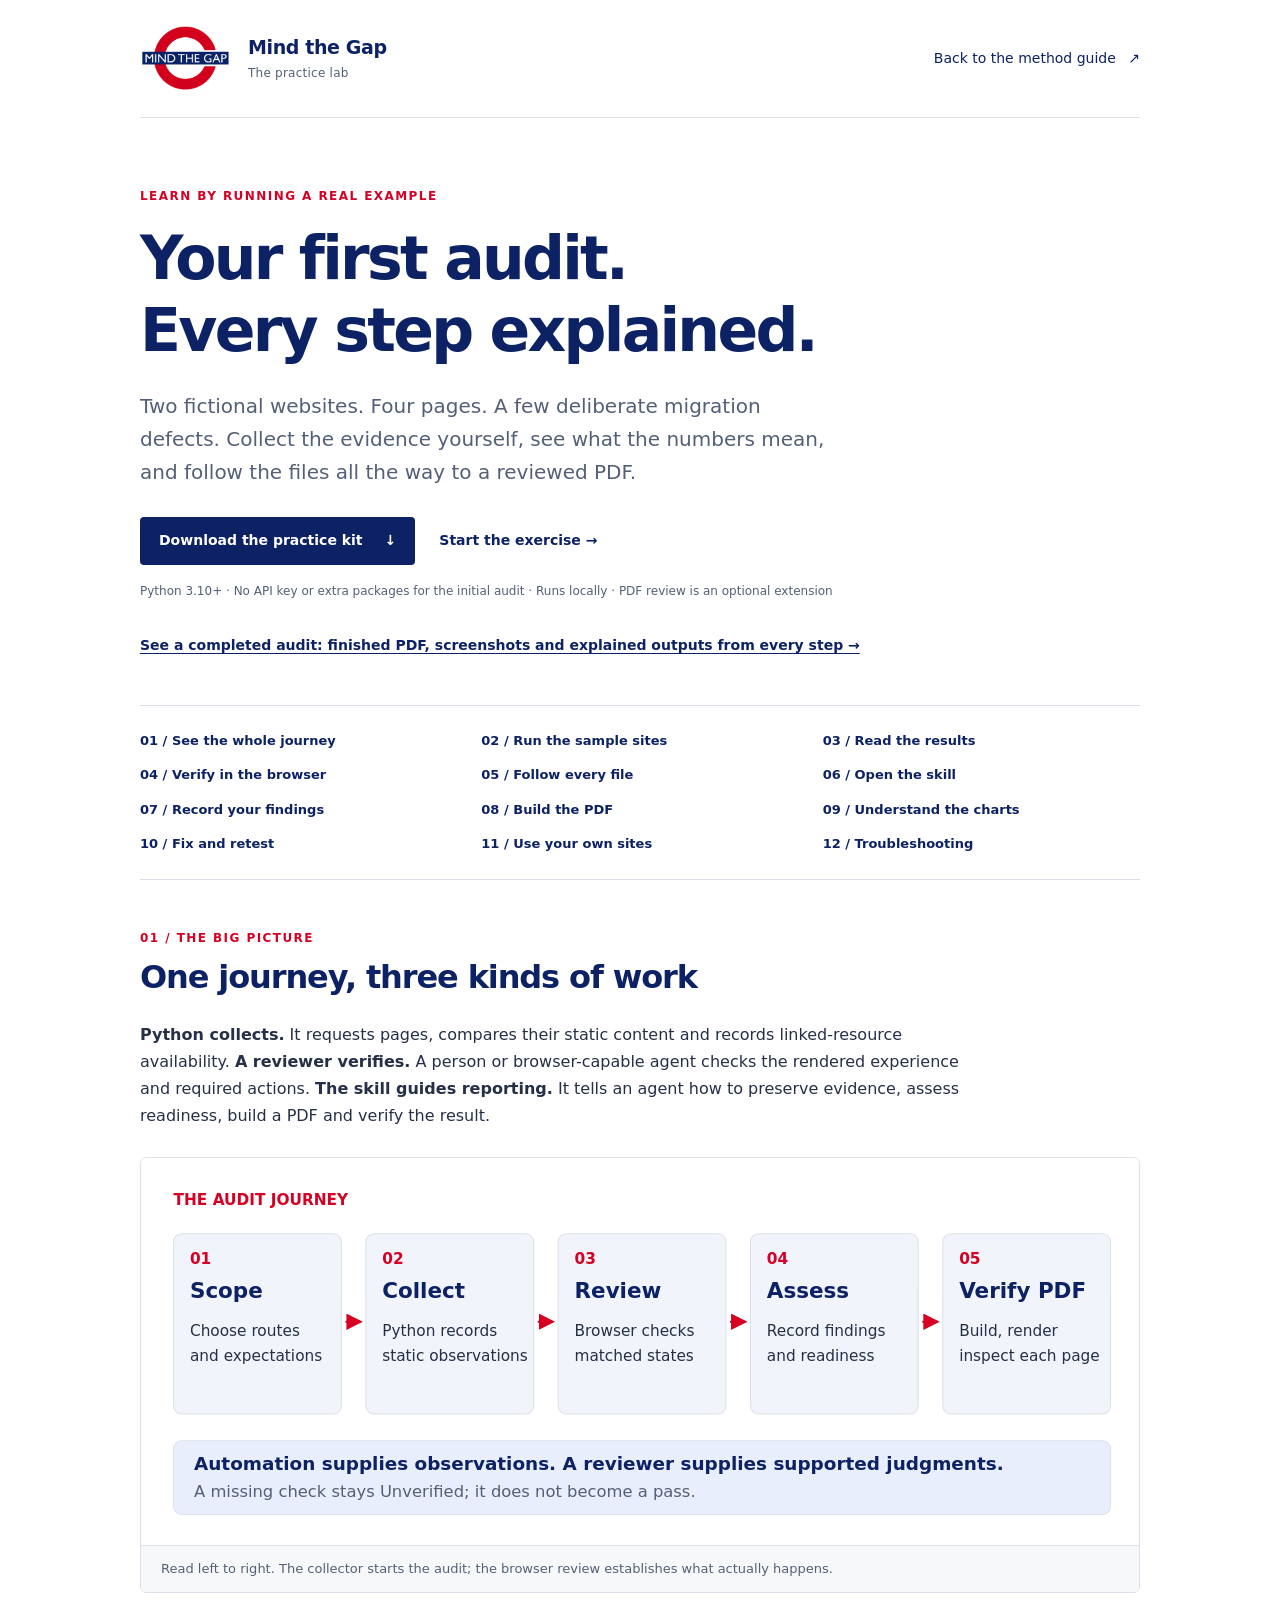
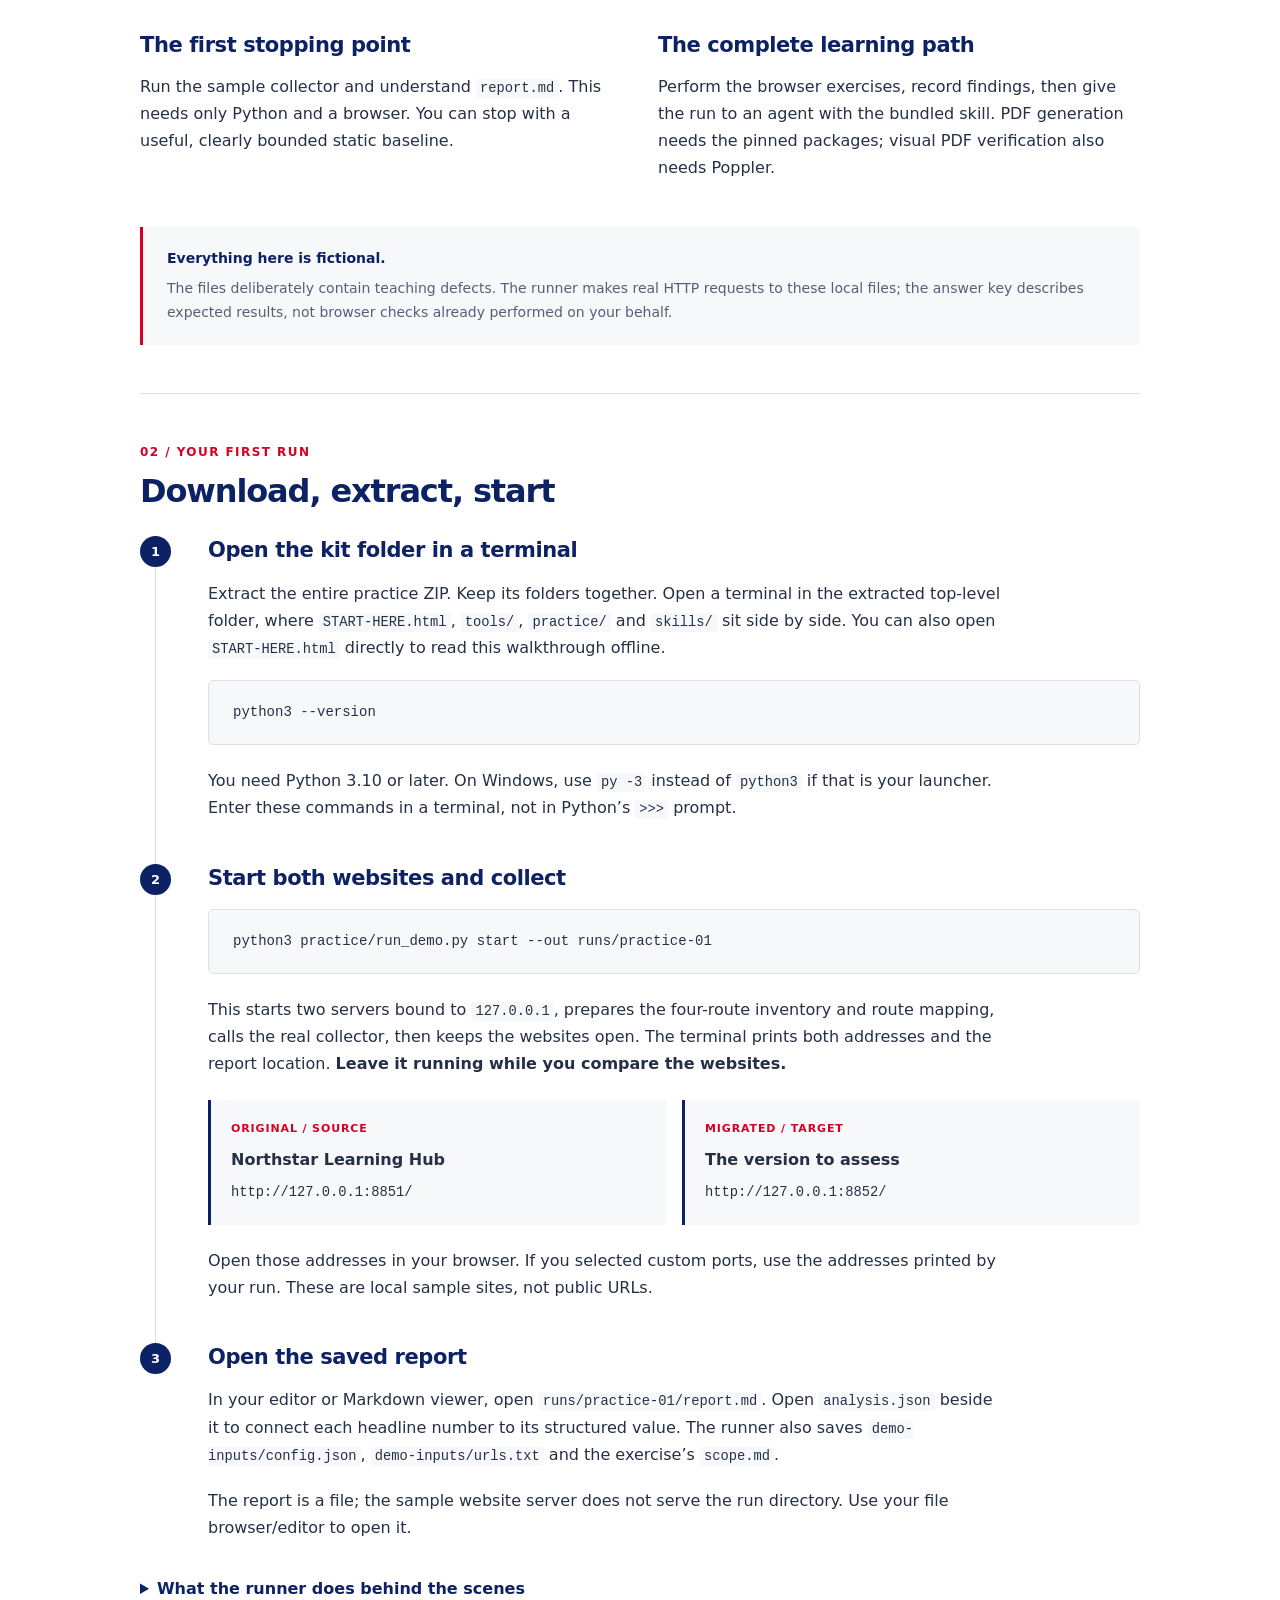
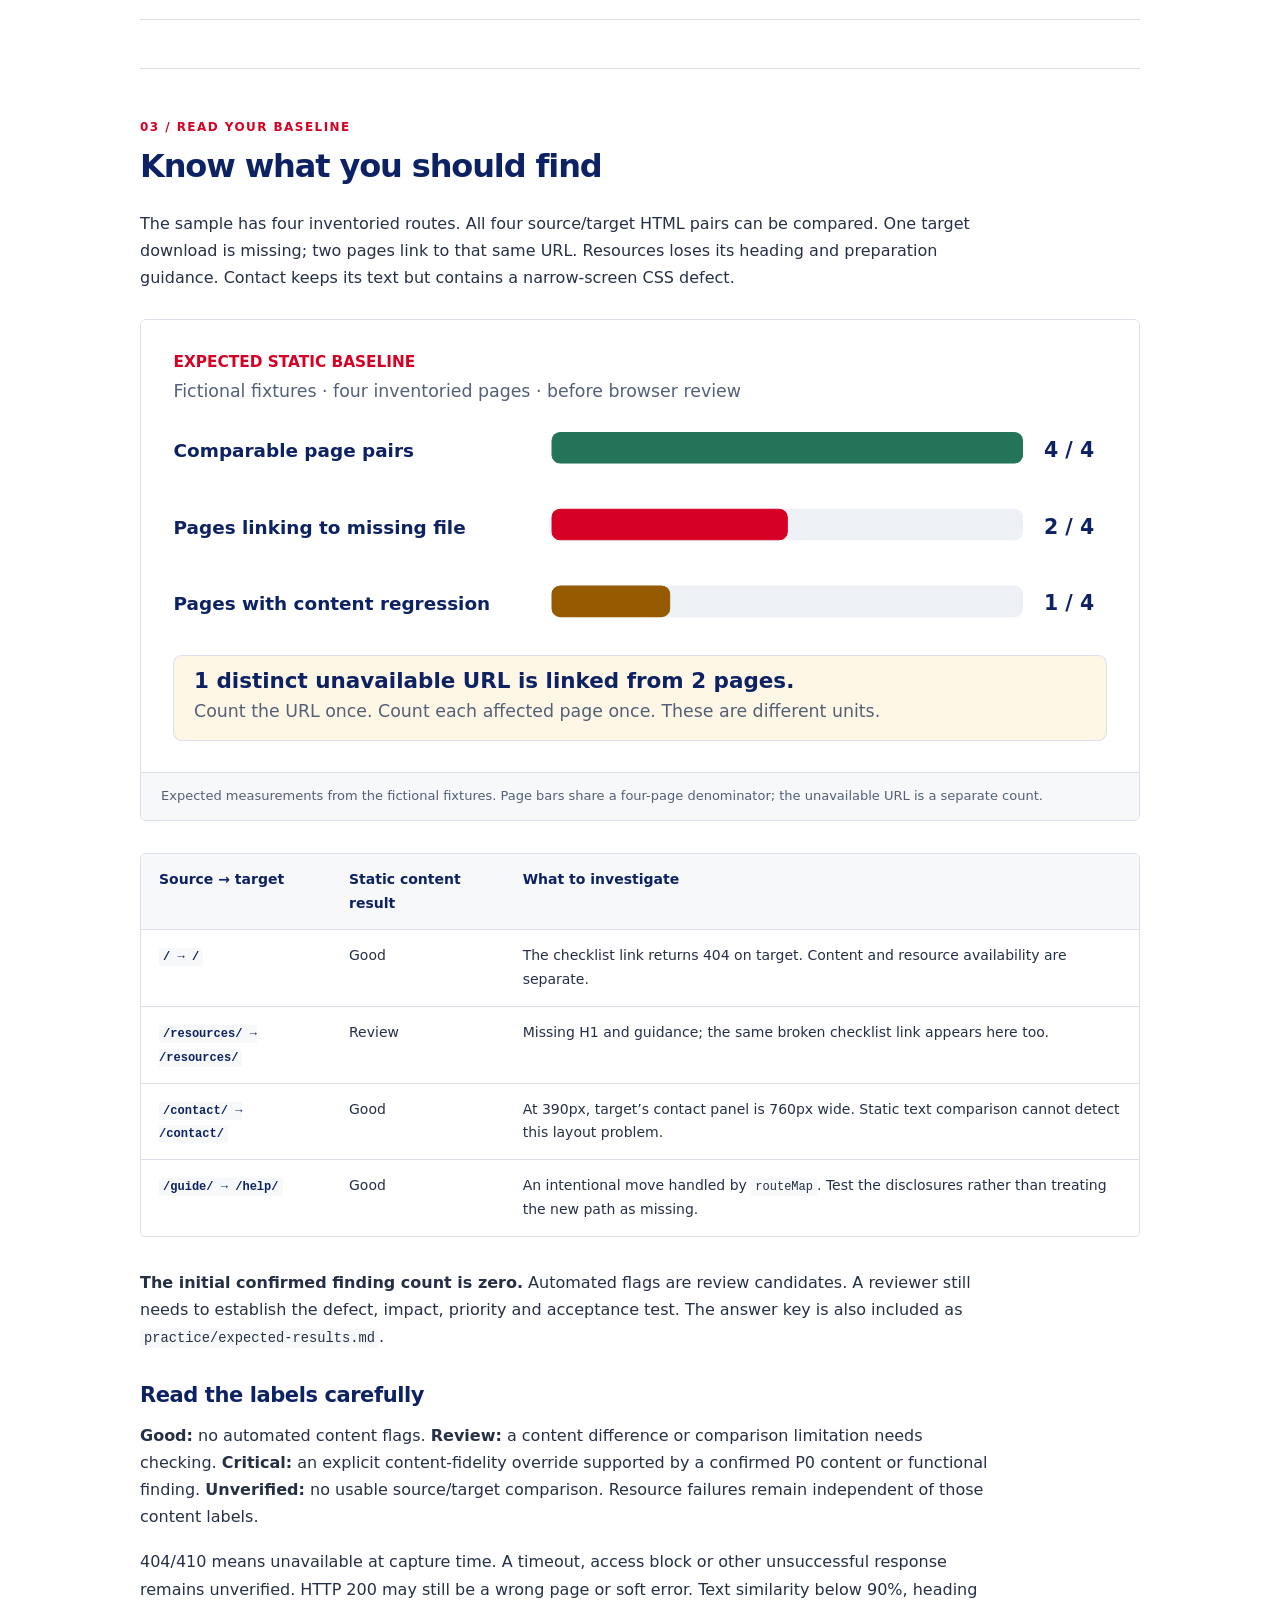
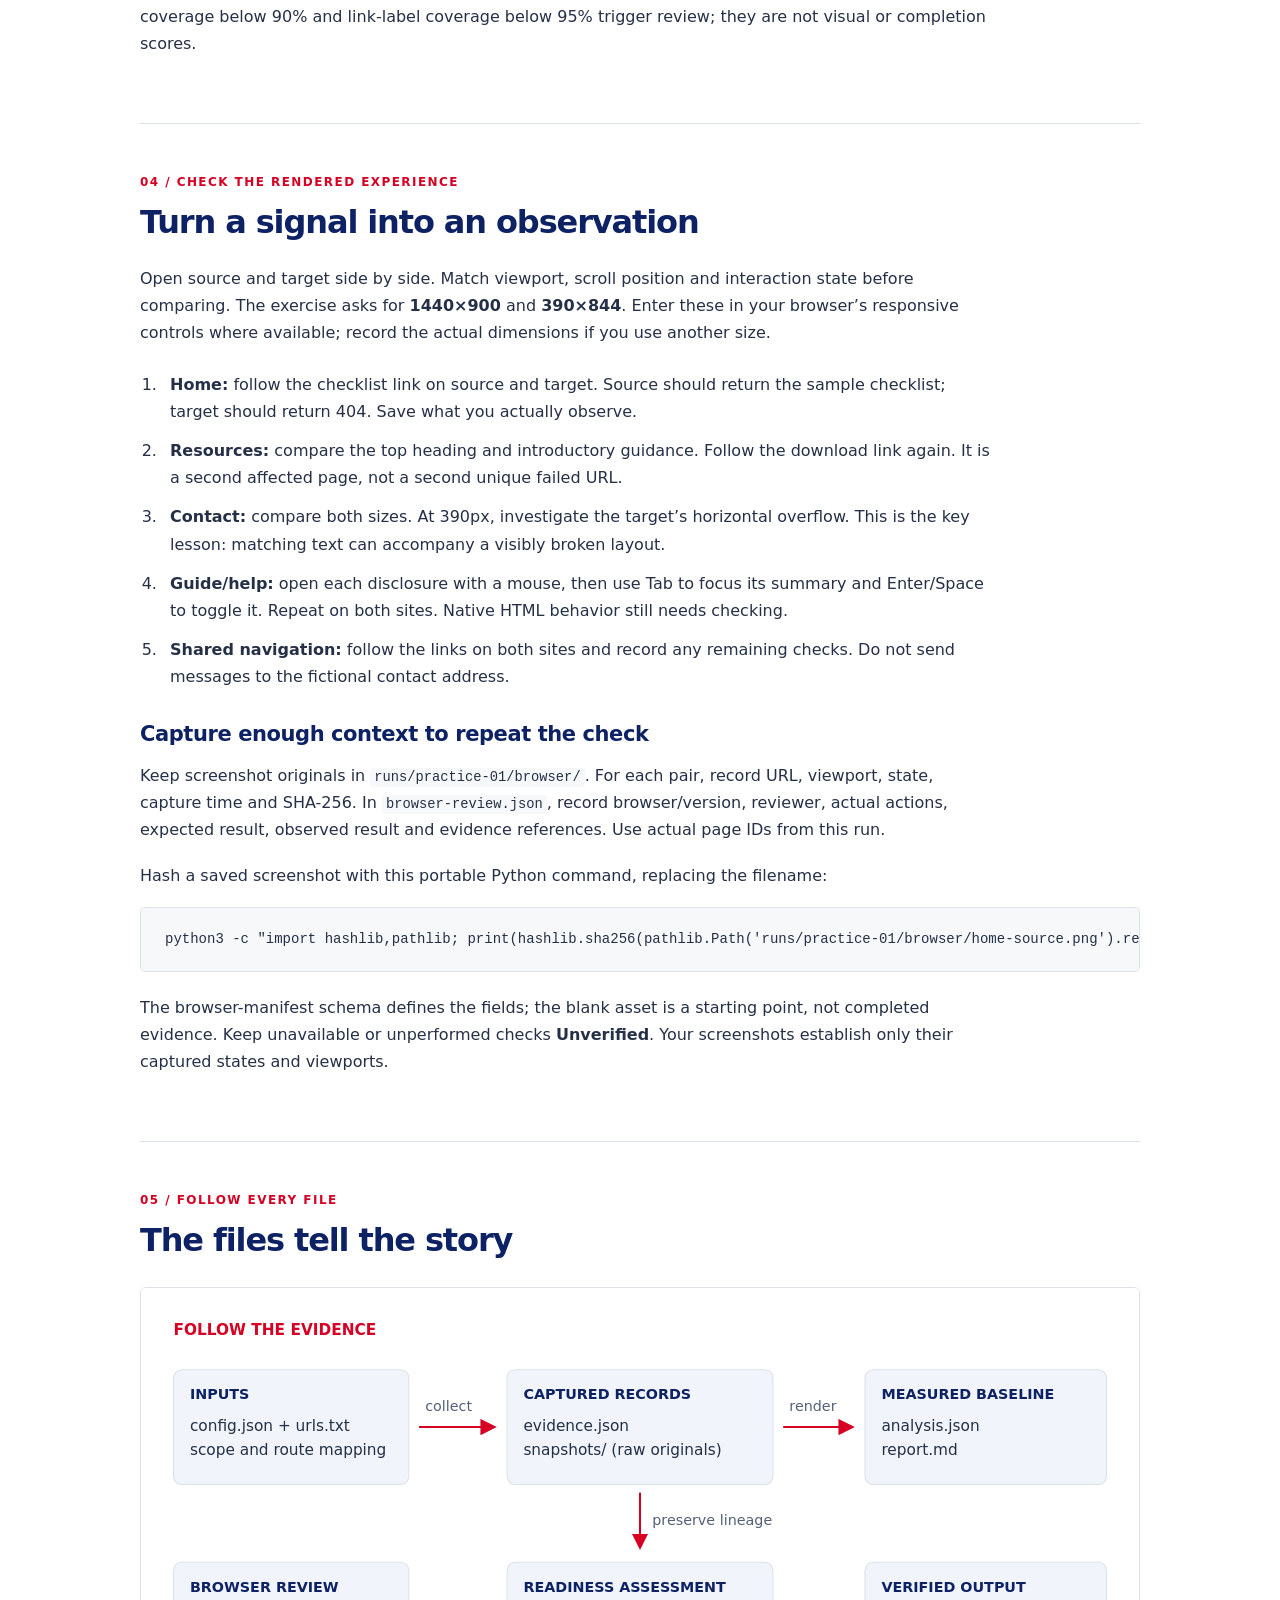
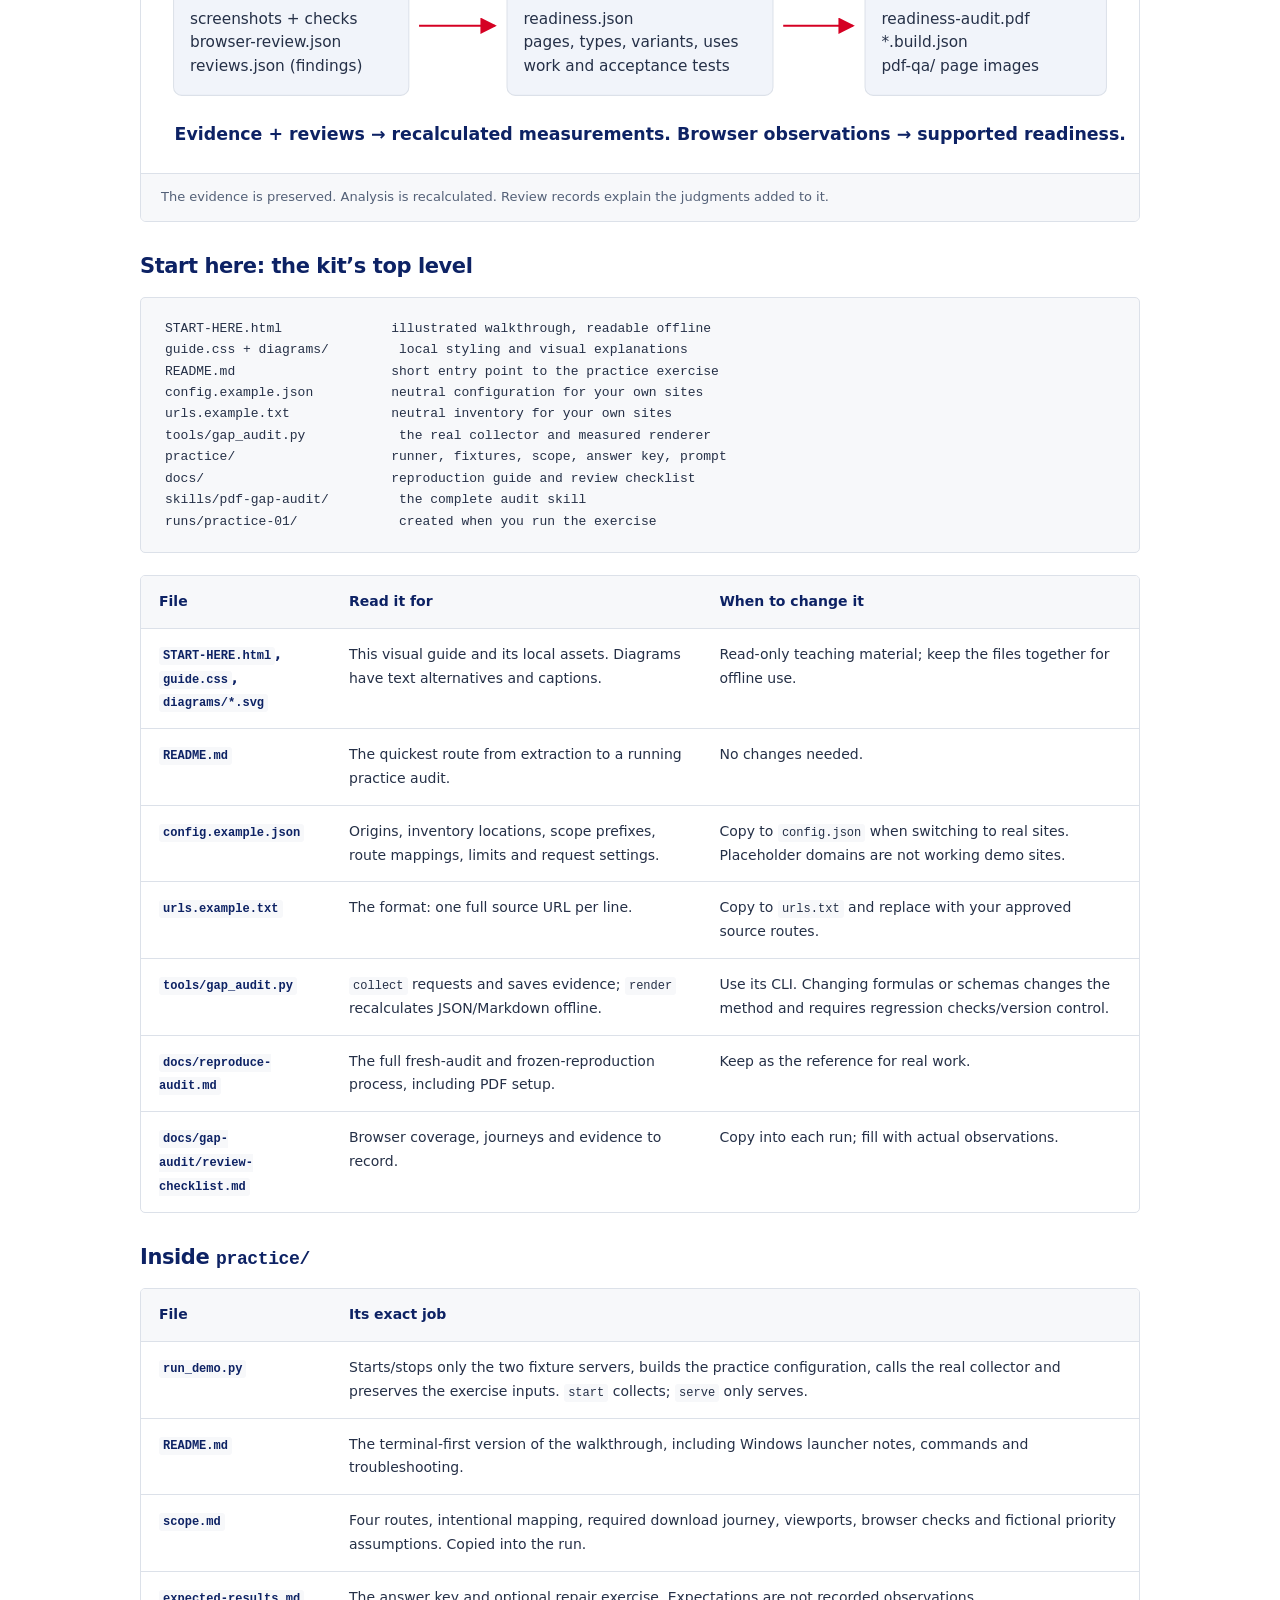
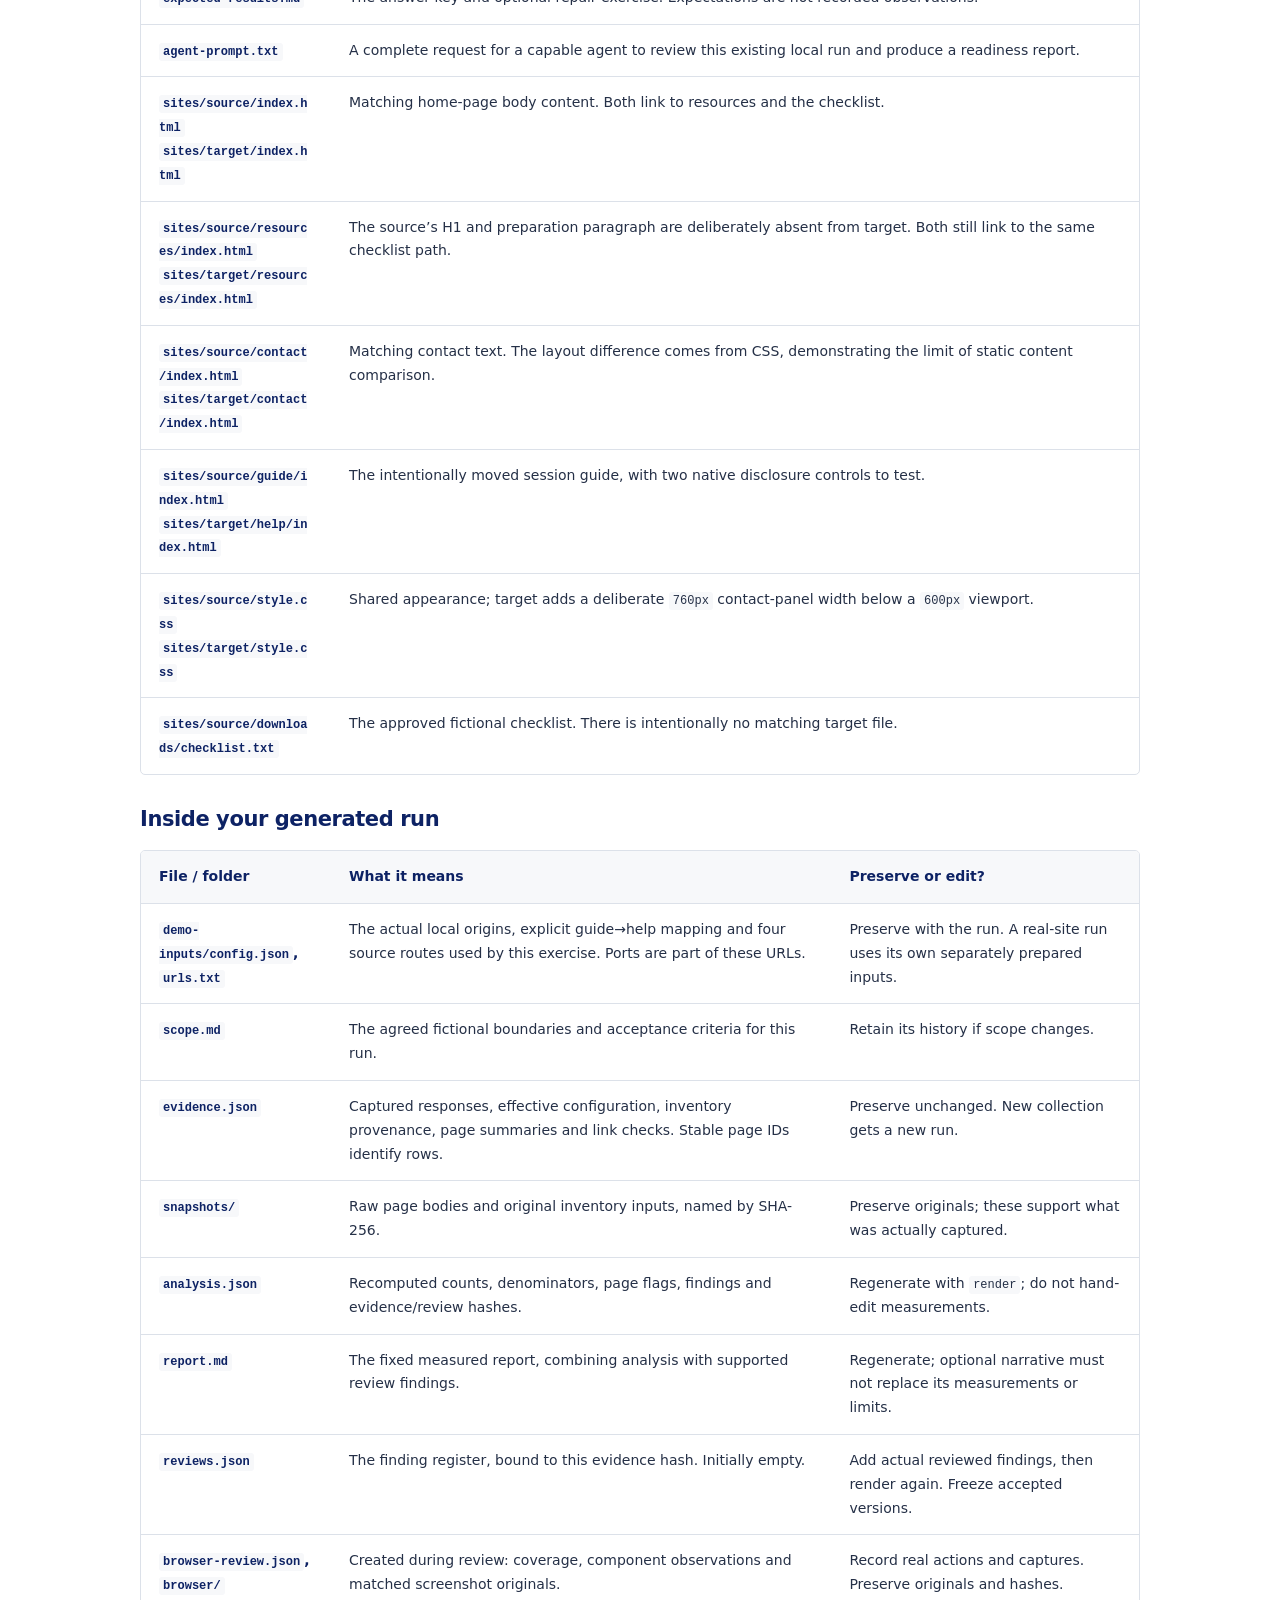
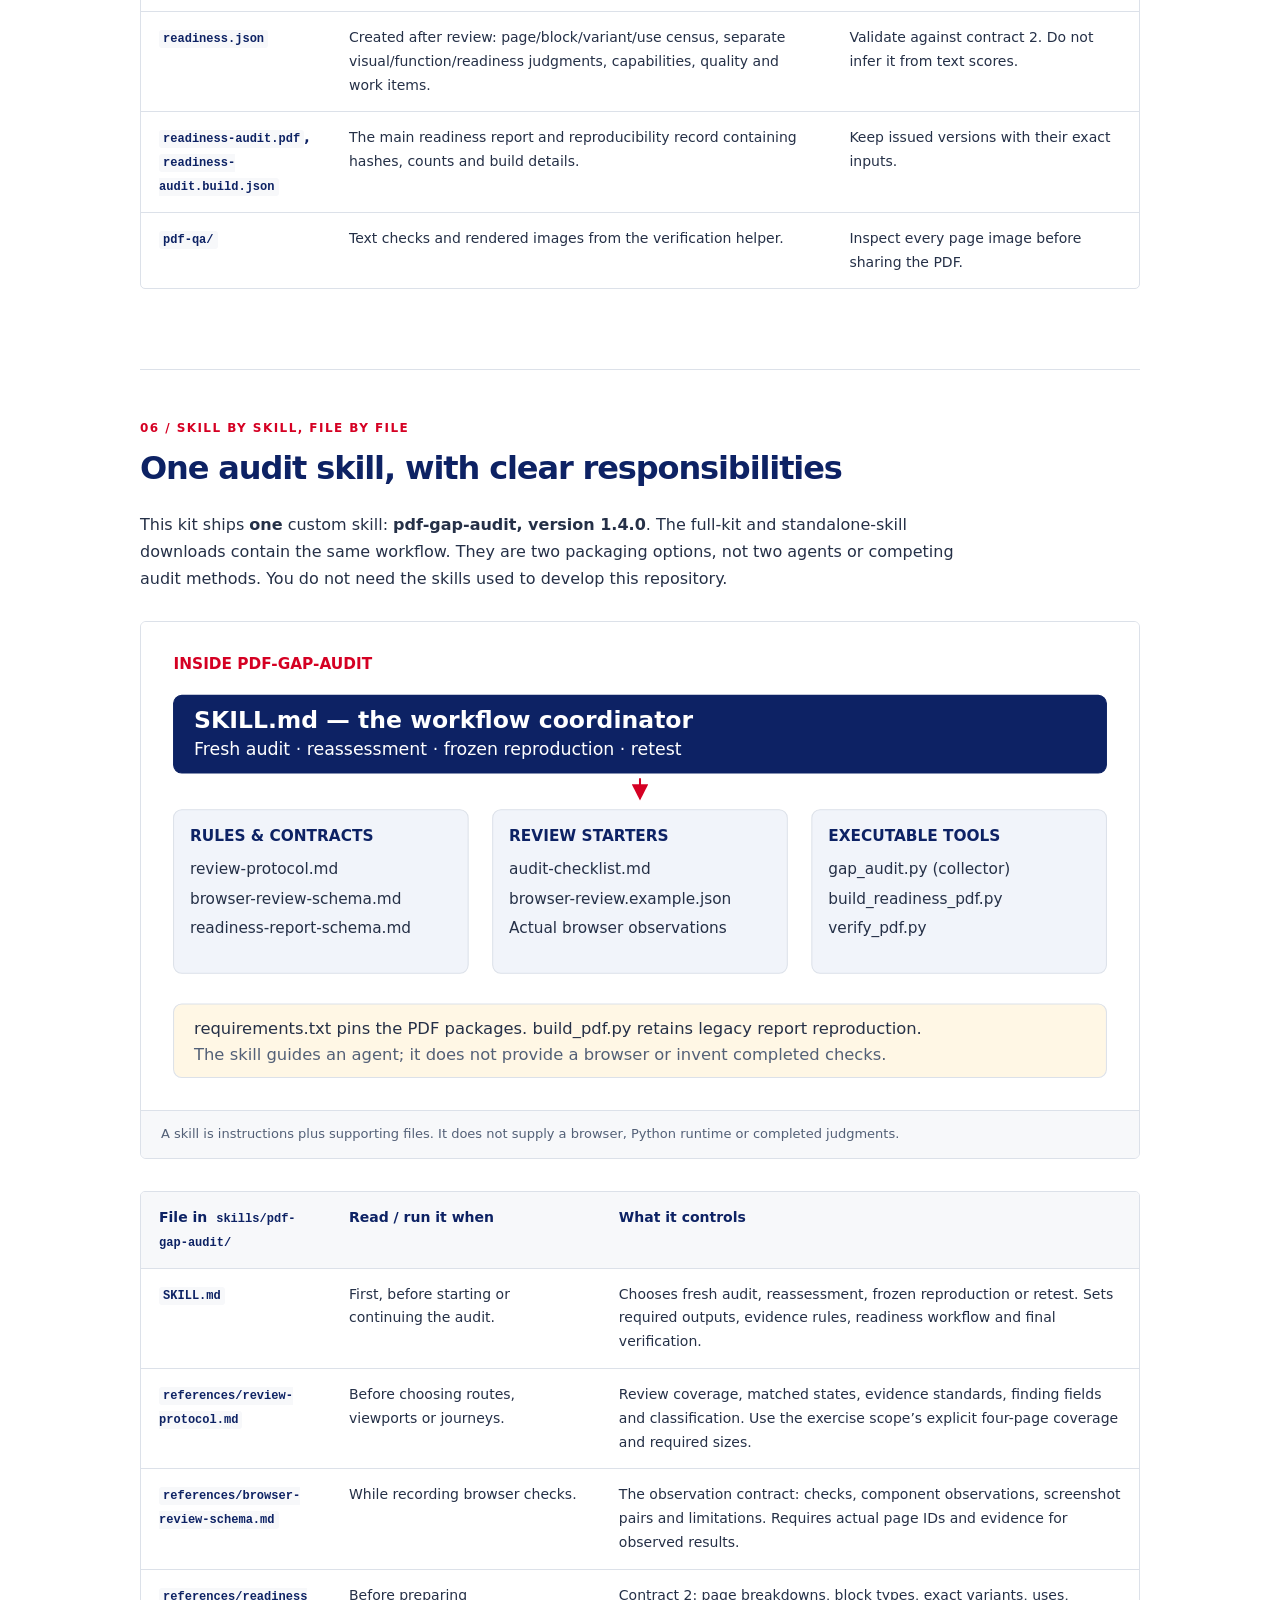
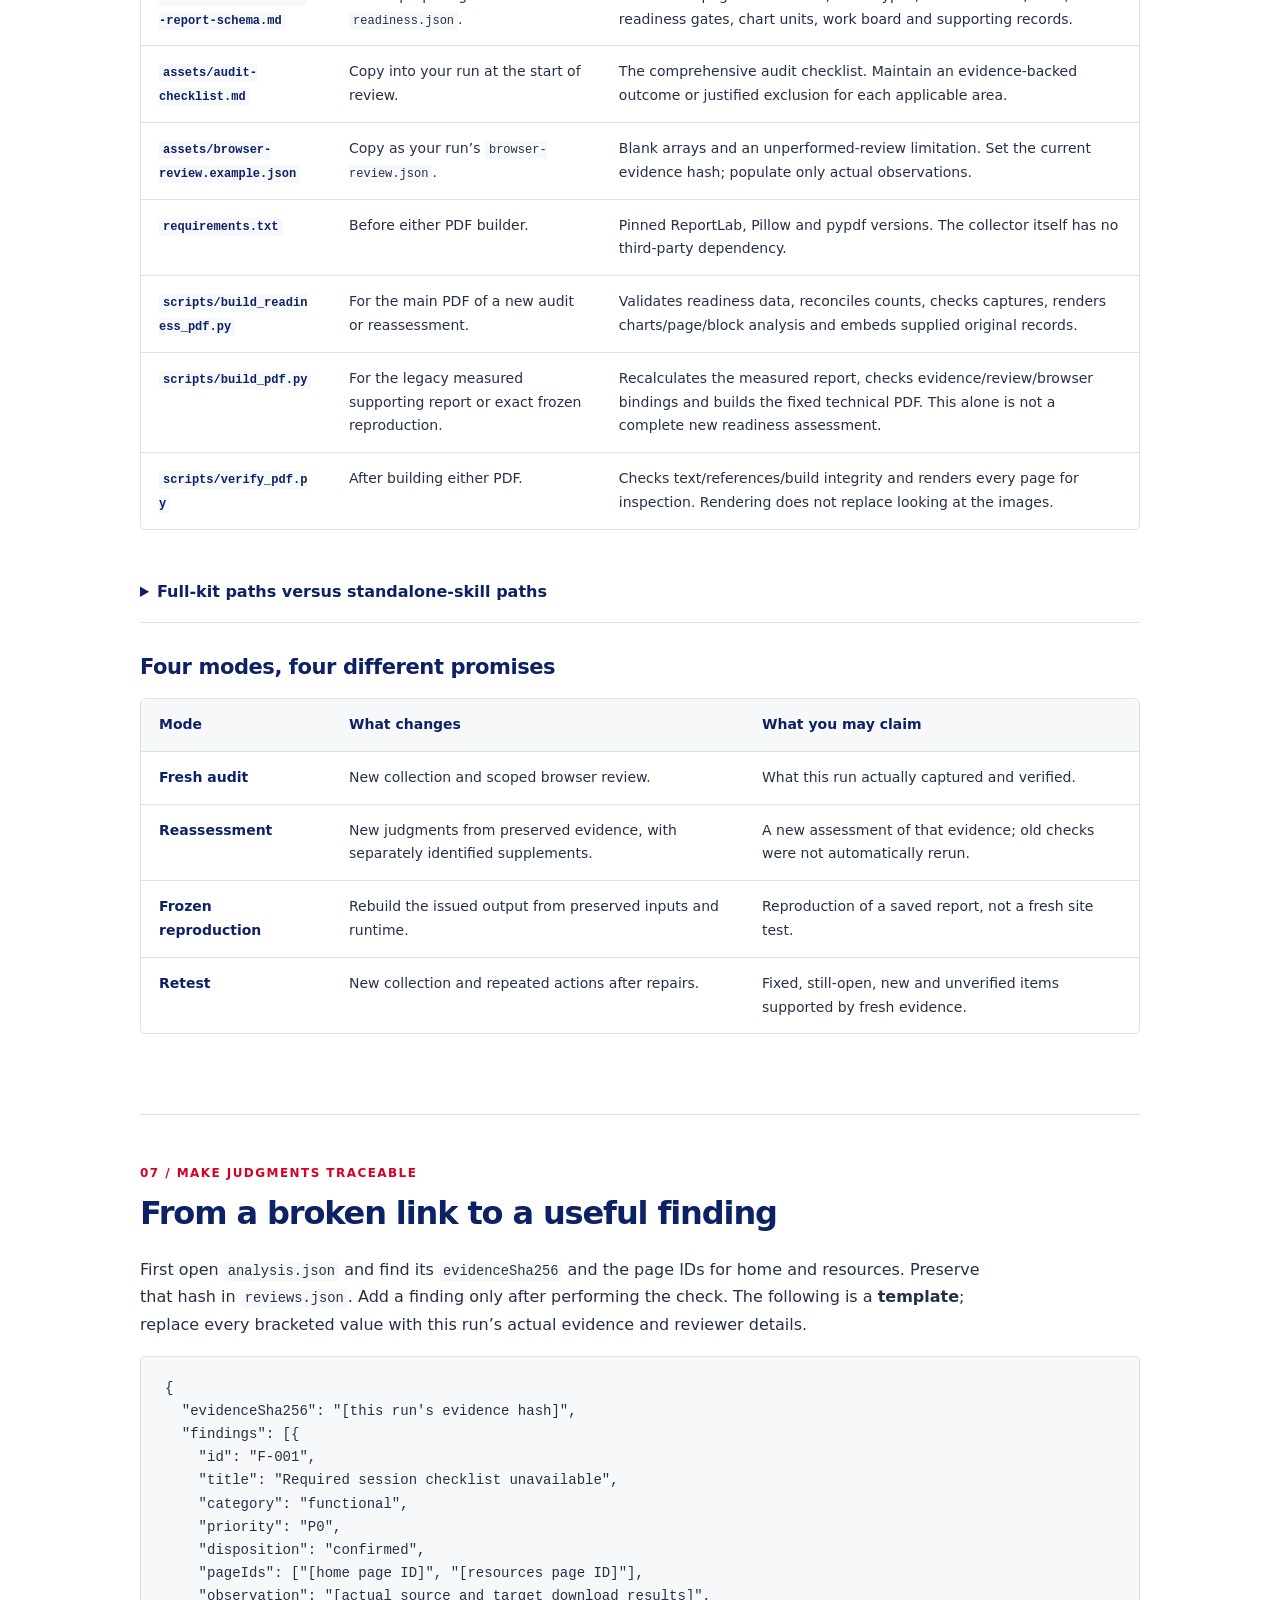
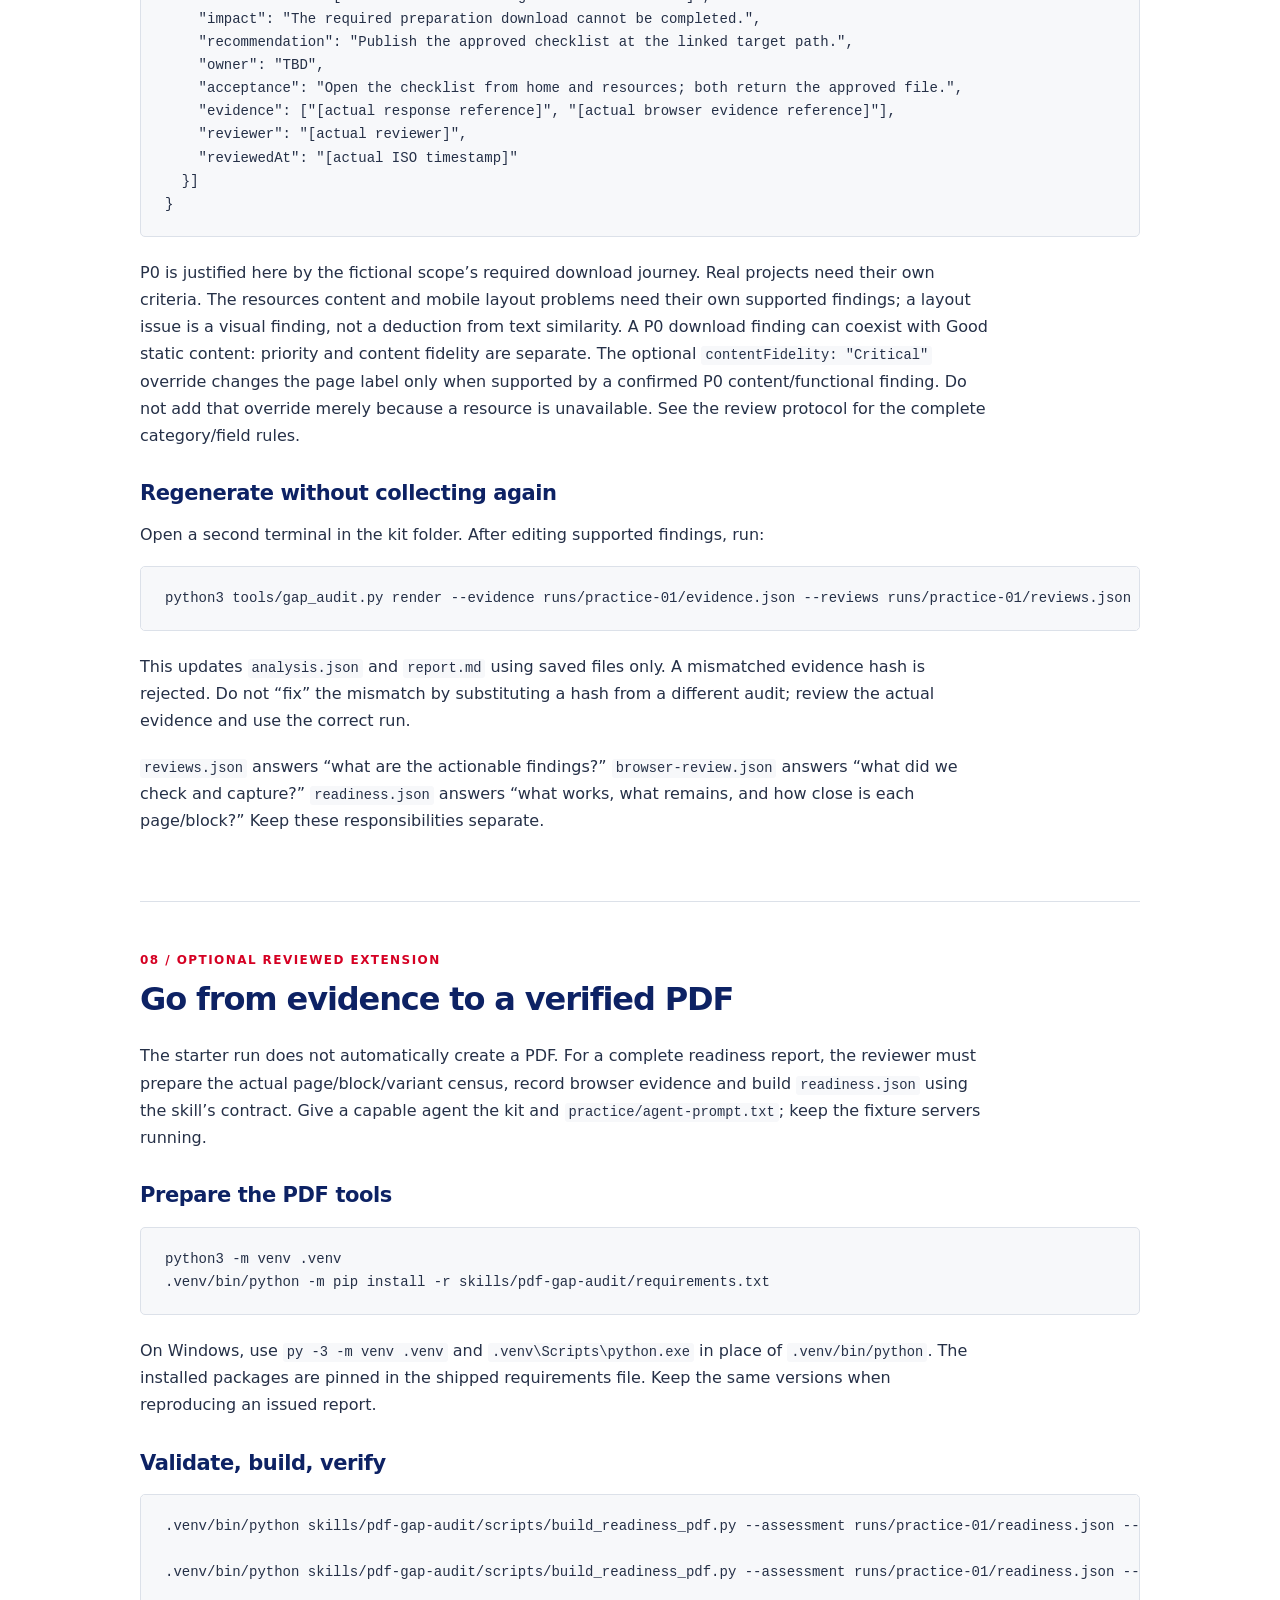
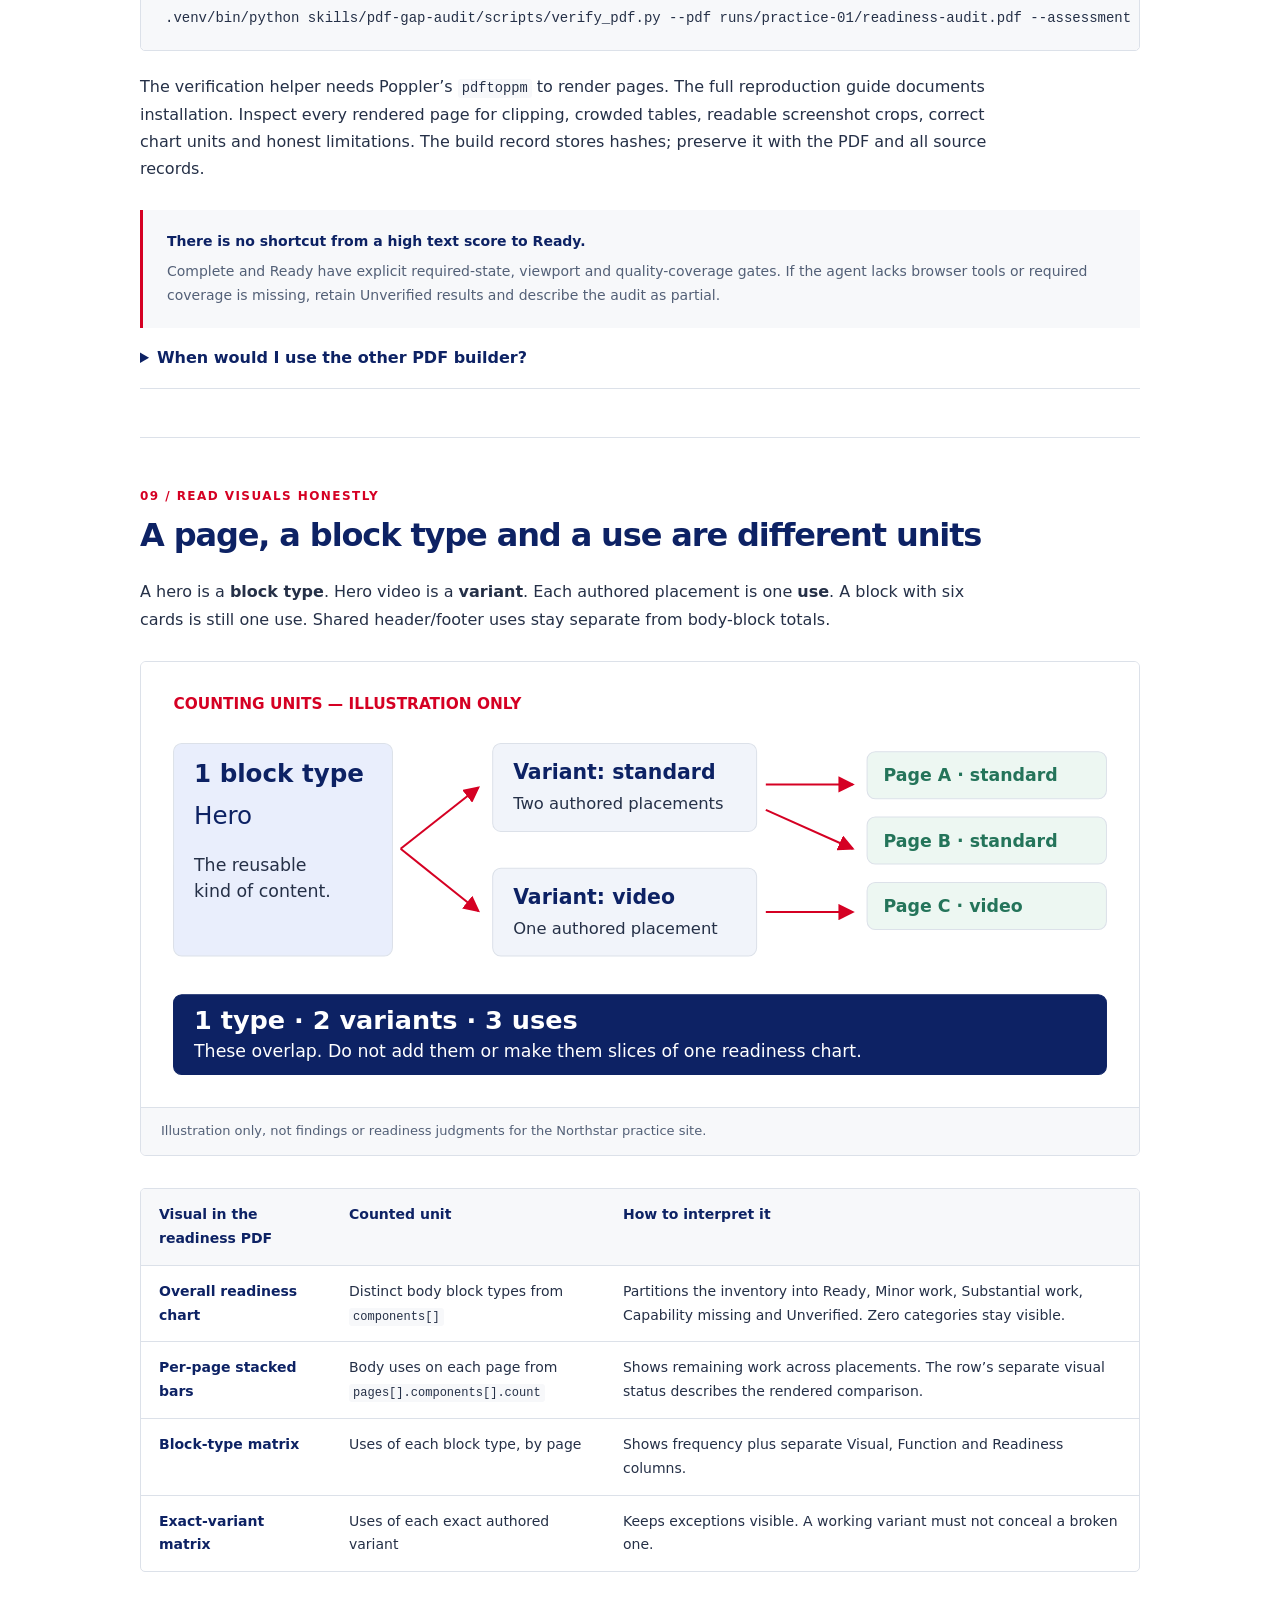
==== commit f7524f4d: "Publish completed practice audit with PDF and annotated outputs" ====
--- a/site/practice.html
+++ b/site/practice.html
@@ -23,6 +23,7 @@
     <p class="lede">Two fictional websites. Four pages. A few deliberate migration defects. Collect the evidence yourself, see what the numbers mean, and follow the files all the way to a reviewed PDF.</p>
     <div class="actions"><a class="button practice-download" href="./downloads/gap-audit-practice-kit.zip" download>Download the practice kit <span aria-hidden="true">↓</span></a><a class="text-link" href="#start">Start the exercise →</a></div>
     <p class="intro-note">Python 3.10+ · No API key or extra packages for the initial audit · Runs locally · PDF review is an optional extension</p>
+    <p class="resource-link"><a href="./worked-example.html">See a completed audit: finished PDF, screenshots and explained outputs from every step →</a></p>
   </section>
 
   <nav class="lab-nav" aria-label="Walkthrough chapters">
--- a/site/guide.css
+++ b/site/guide.css
@@ -81,6 +81,19 @@
 .file-tree{font-size:13px}
 .lab table{min-width:680px}
 .lab .guide-section{scroll-margin-top:20px}
+.example-stats{display:grid;grid-template-columns:repeat(4,1fr);gap:20px;padding:24px 0;border-block:1px solid var(--line)}
+.example-stats strong{display:block;font-size:32px;line-height:1.2;color:var(--navy)}
+.example-stats span{font-size:13px;color:var(--muted)}
+.report-preview{display:grid;grid-template-columns:1fr 1fr;gap:36px;align-items:start}
+.report-preview img,.pdf-figure img{display:block;width:100%;height:auto;border:1px solid var(--line)}
+.report-preview h3{margin-top:0}
+.comparison-pair{display:grid;grid-template-columns:1fr 1fr;gap:24px;margin:24px 0}
+.comparison-pair figure{margin:0;min-width:0;border:1px solid var(--line)}
+.comparison-pair img{display:block;width:100%;height:auto}
+.mobile-pair{max-width:804px}
+.pdf-figure{max-width:720px;margin:28px 0}
+.worked-example #findings .comparison-pair img{aspect-ratio:1.5;object-fit:cover;object-position:top}
+@media(max-width:650px){.example-stats{grid-template-columns:1fr 1fr}.report-preview,.comparison-pair{grid-template-columns:1fr}.comparison-pair{gap:20px}.comparison-pair figcaption{padding:10px;font-size:12px}}
 @media(max-width:650px){.lab-nav{grid-template-columns:1fr 1fr;gap:14px}.learning-grid,.site-pair{grid-template-columns:1fr}.diagram{margin-inline:0}.diagram-scroll{padding:0}.lab .table-scroll{margin-right:0}}
 @media print{.site-header,.site-footer,.lab-nav,.actions,.skip-link{display:none}.wrap{width:100%}.guide-section{break-before:auto;padding:20px 0}.diagram img{min-width:0}.diagram-scroll,.table-scroll{overflow:visible}.lab table{min-width:0}pre{white-space:pre-wrap;overflow-wrap:anywhere}.explain{break-inside:avoid}h2,h3{break-after:avoid}}
 .site-footer{display:flex;justify-content:space-between;align-items:baseline;gap:24px;padding-block:28px 40px;font-size:12px;color:var(--muted)}
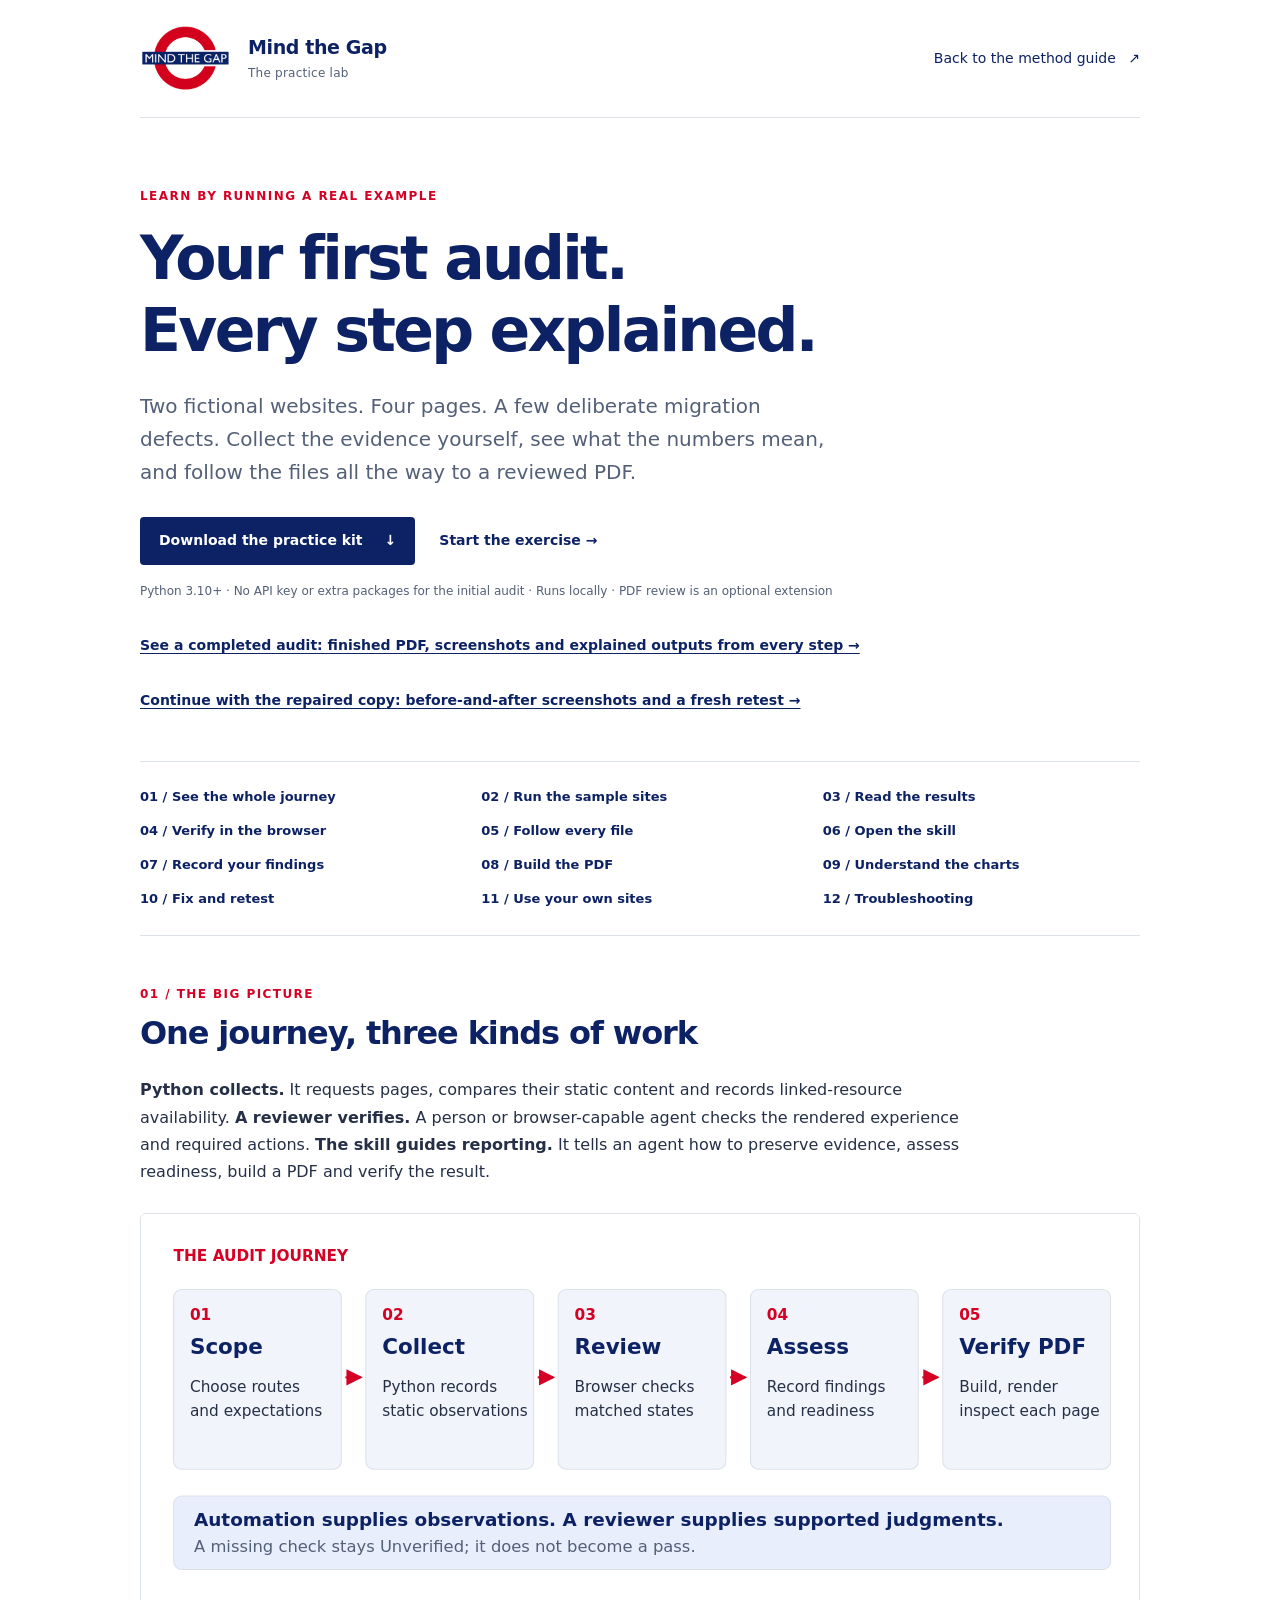
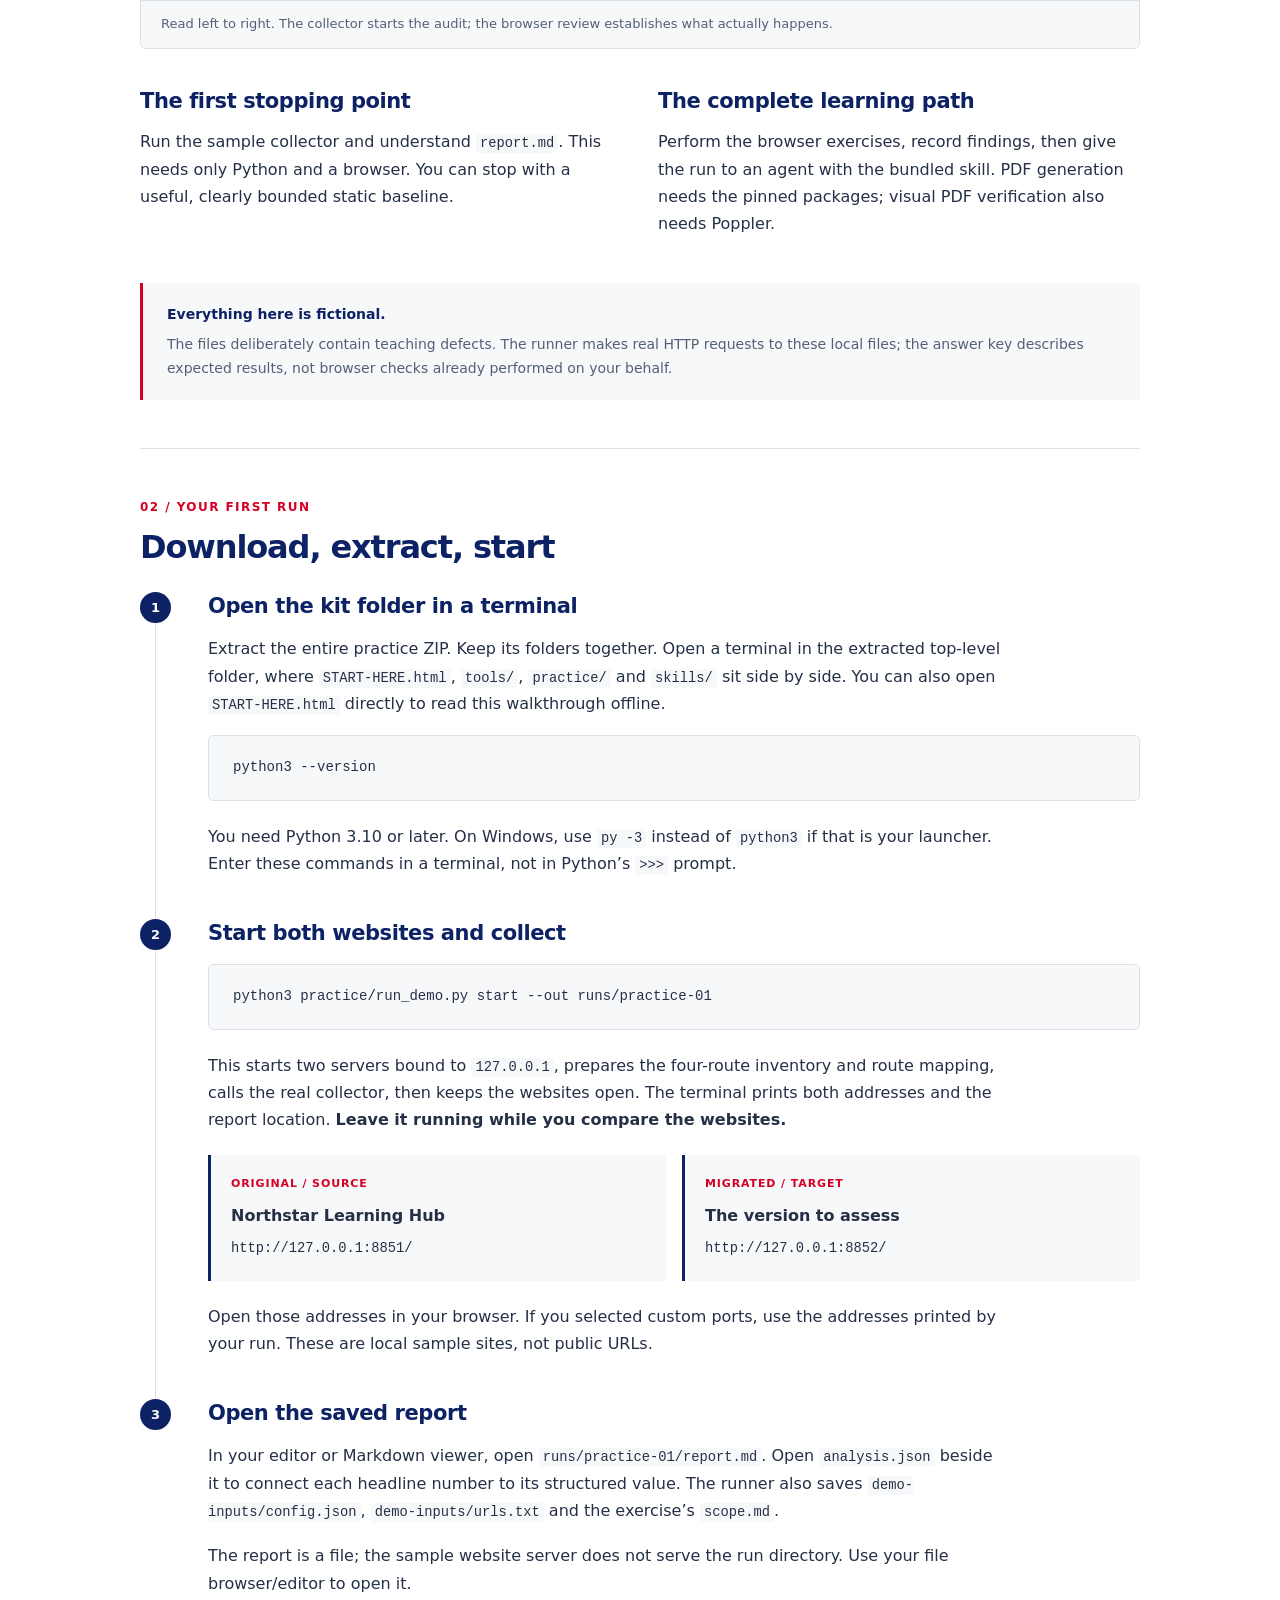
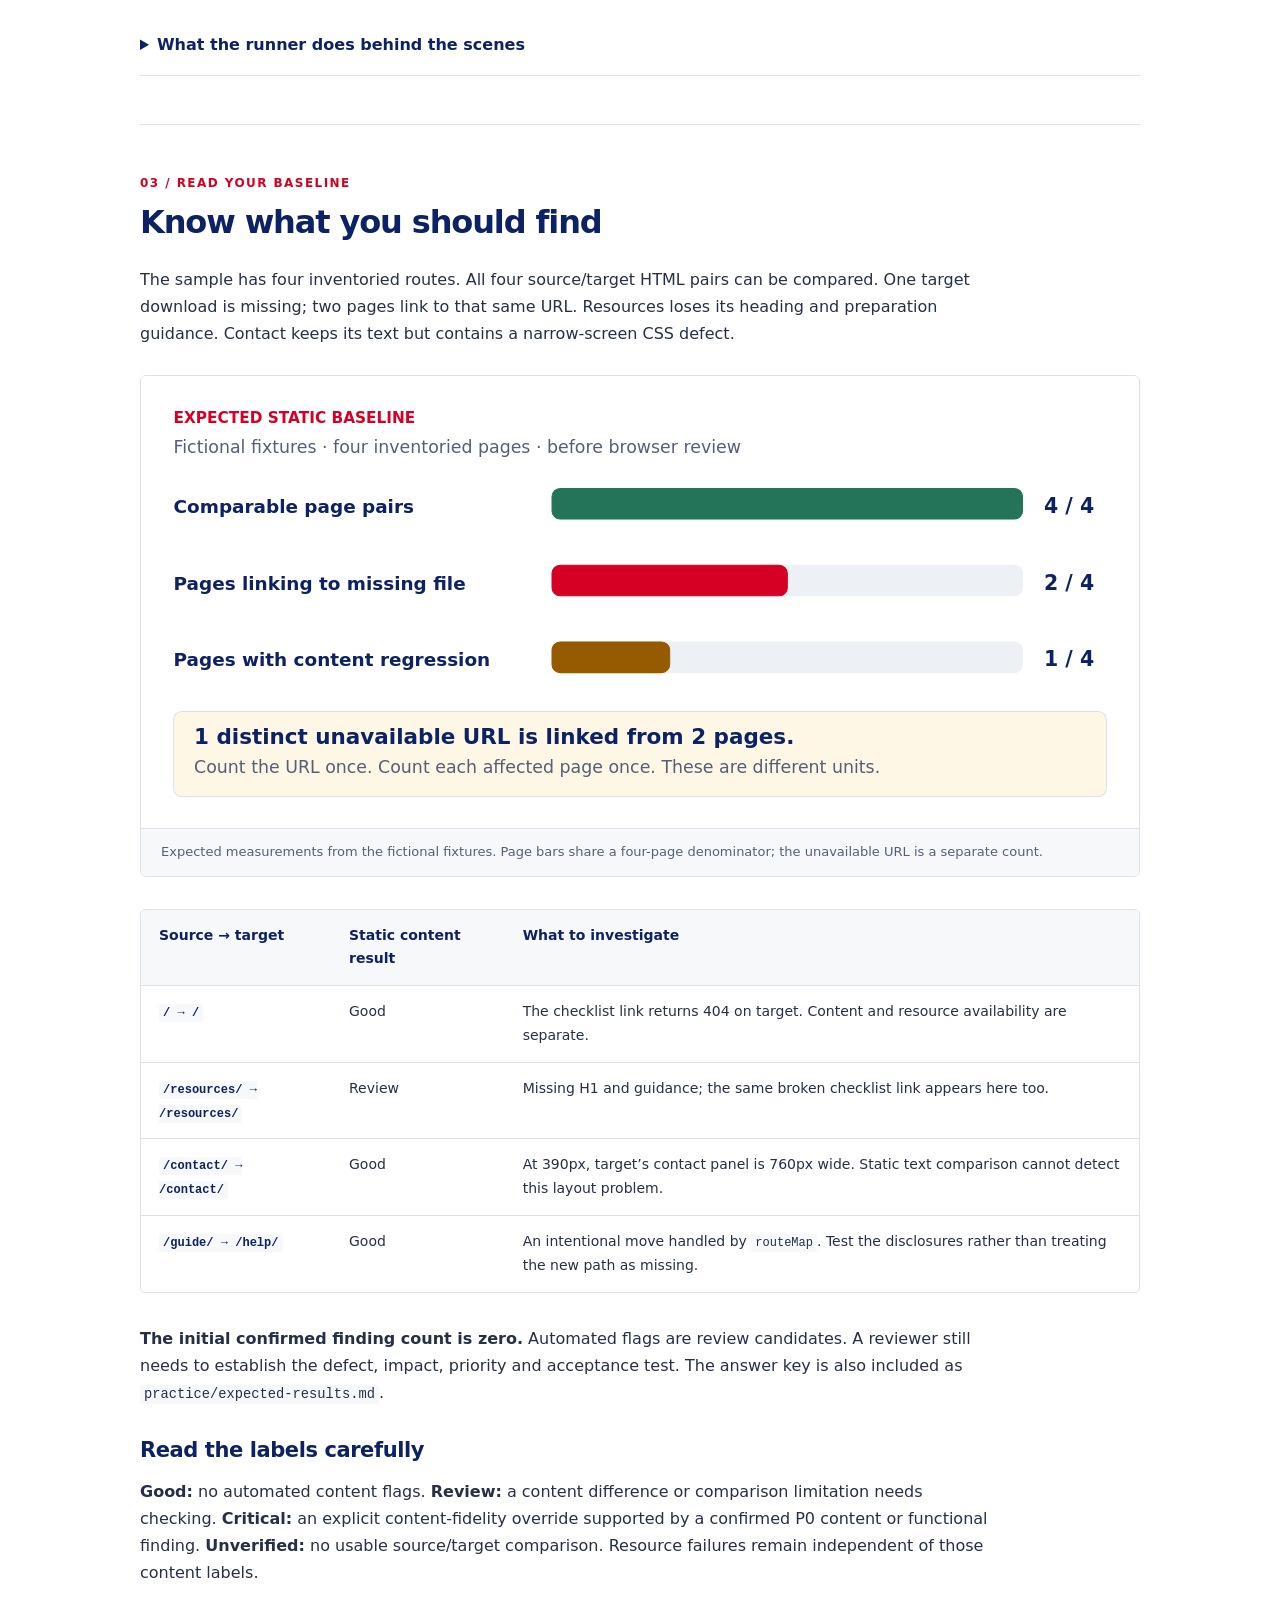
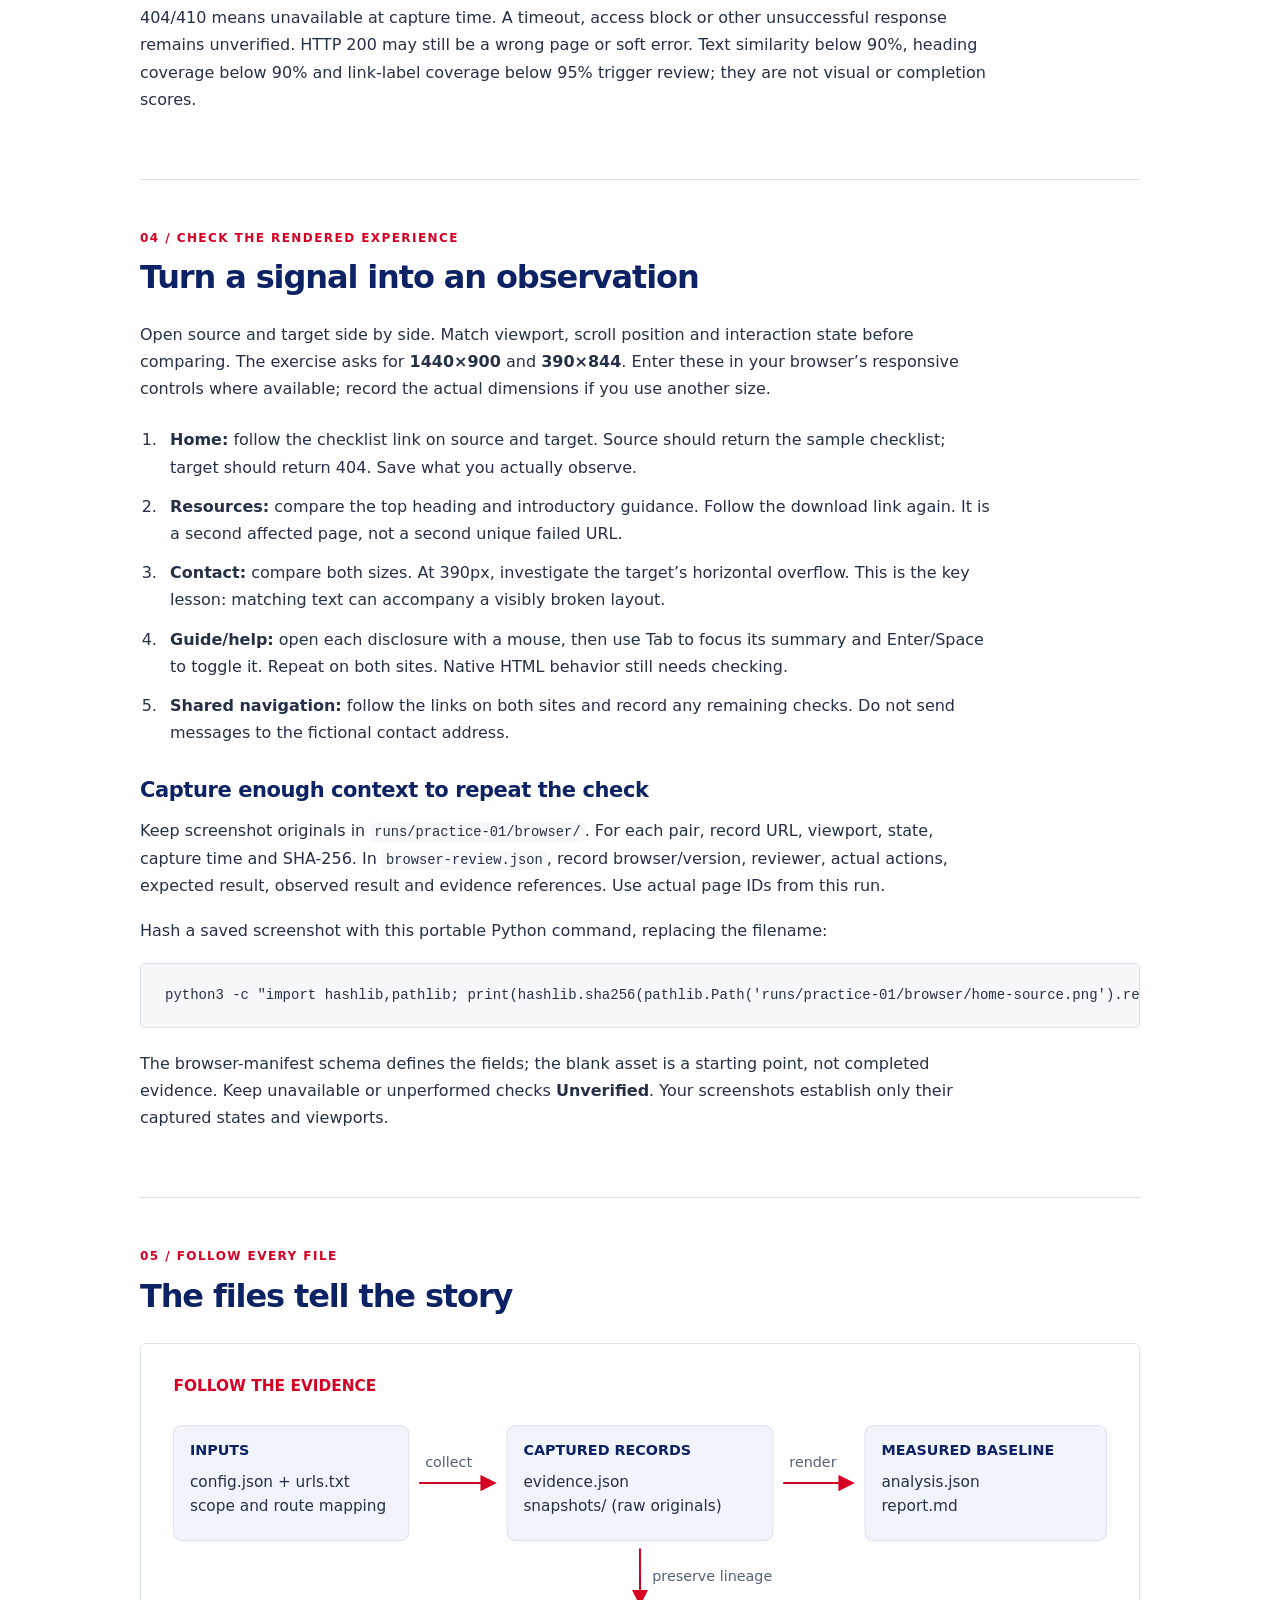
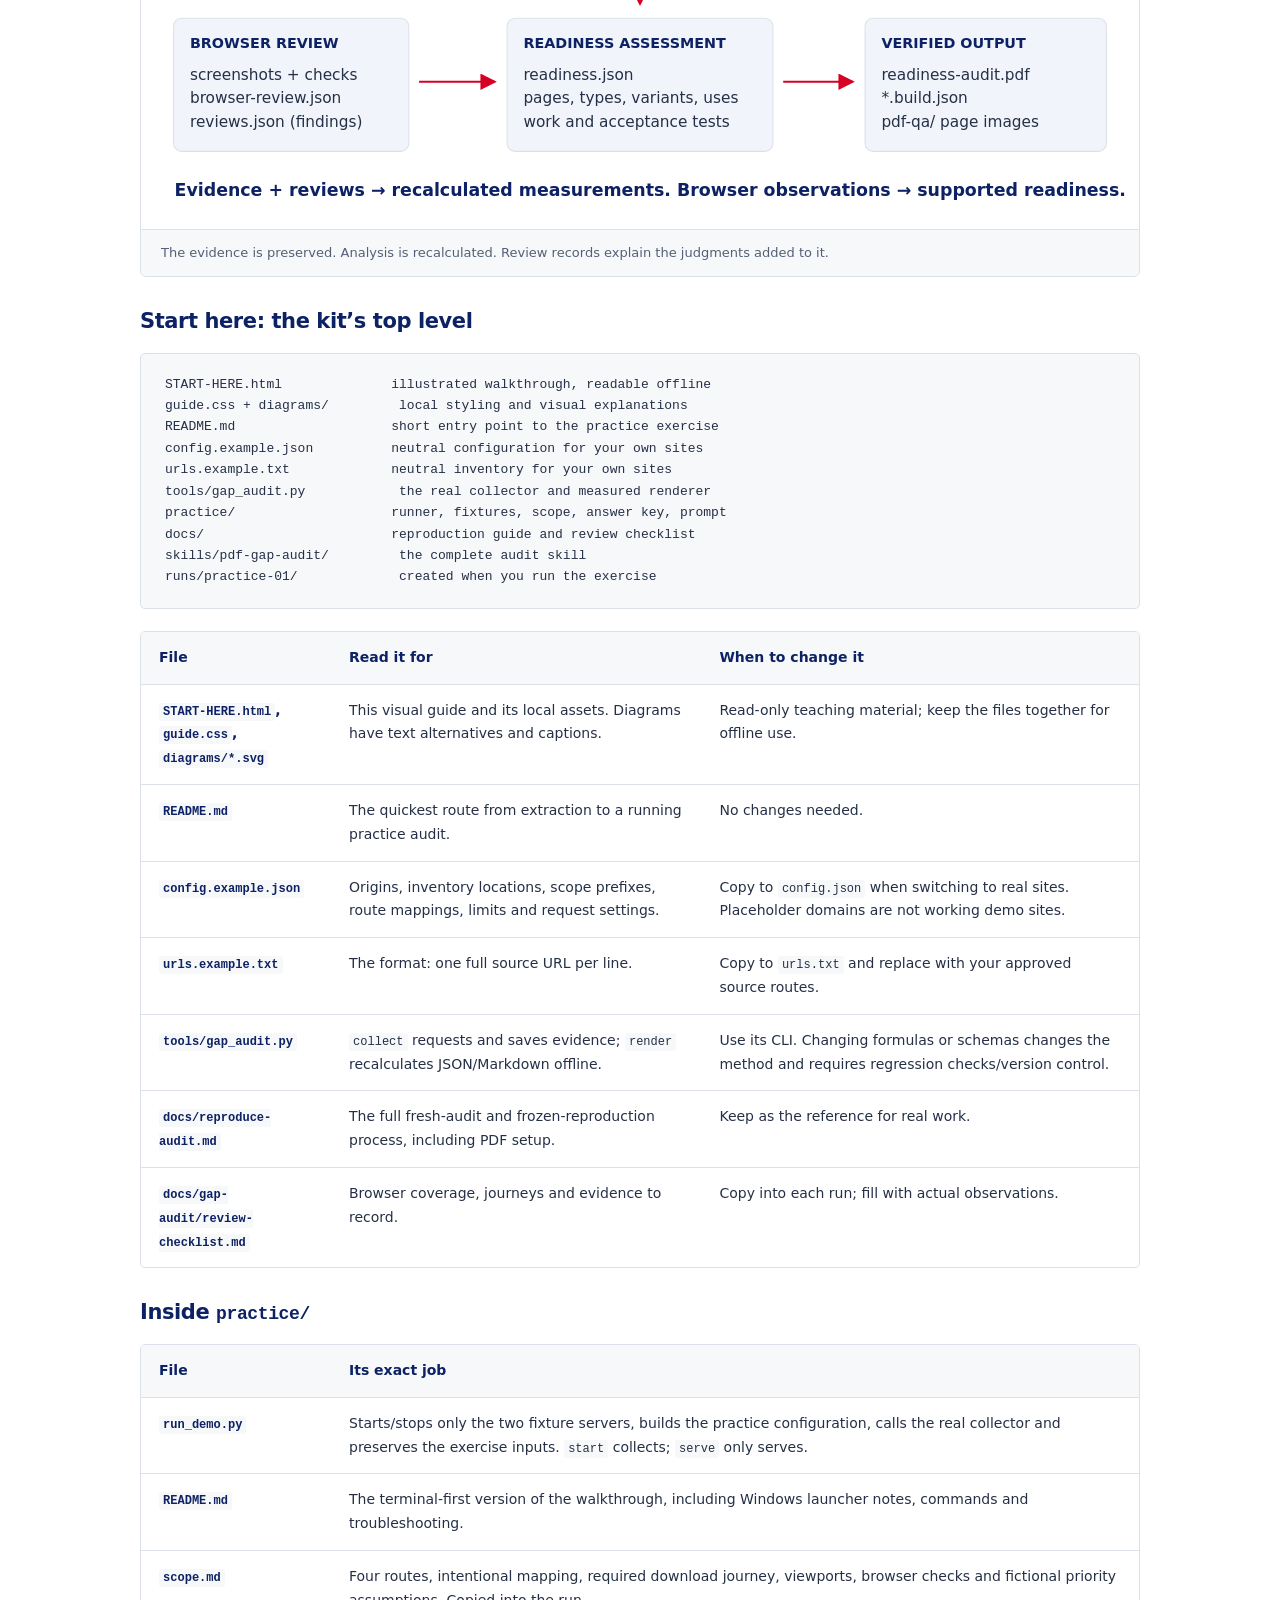
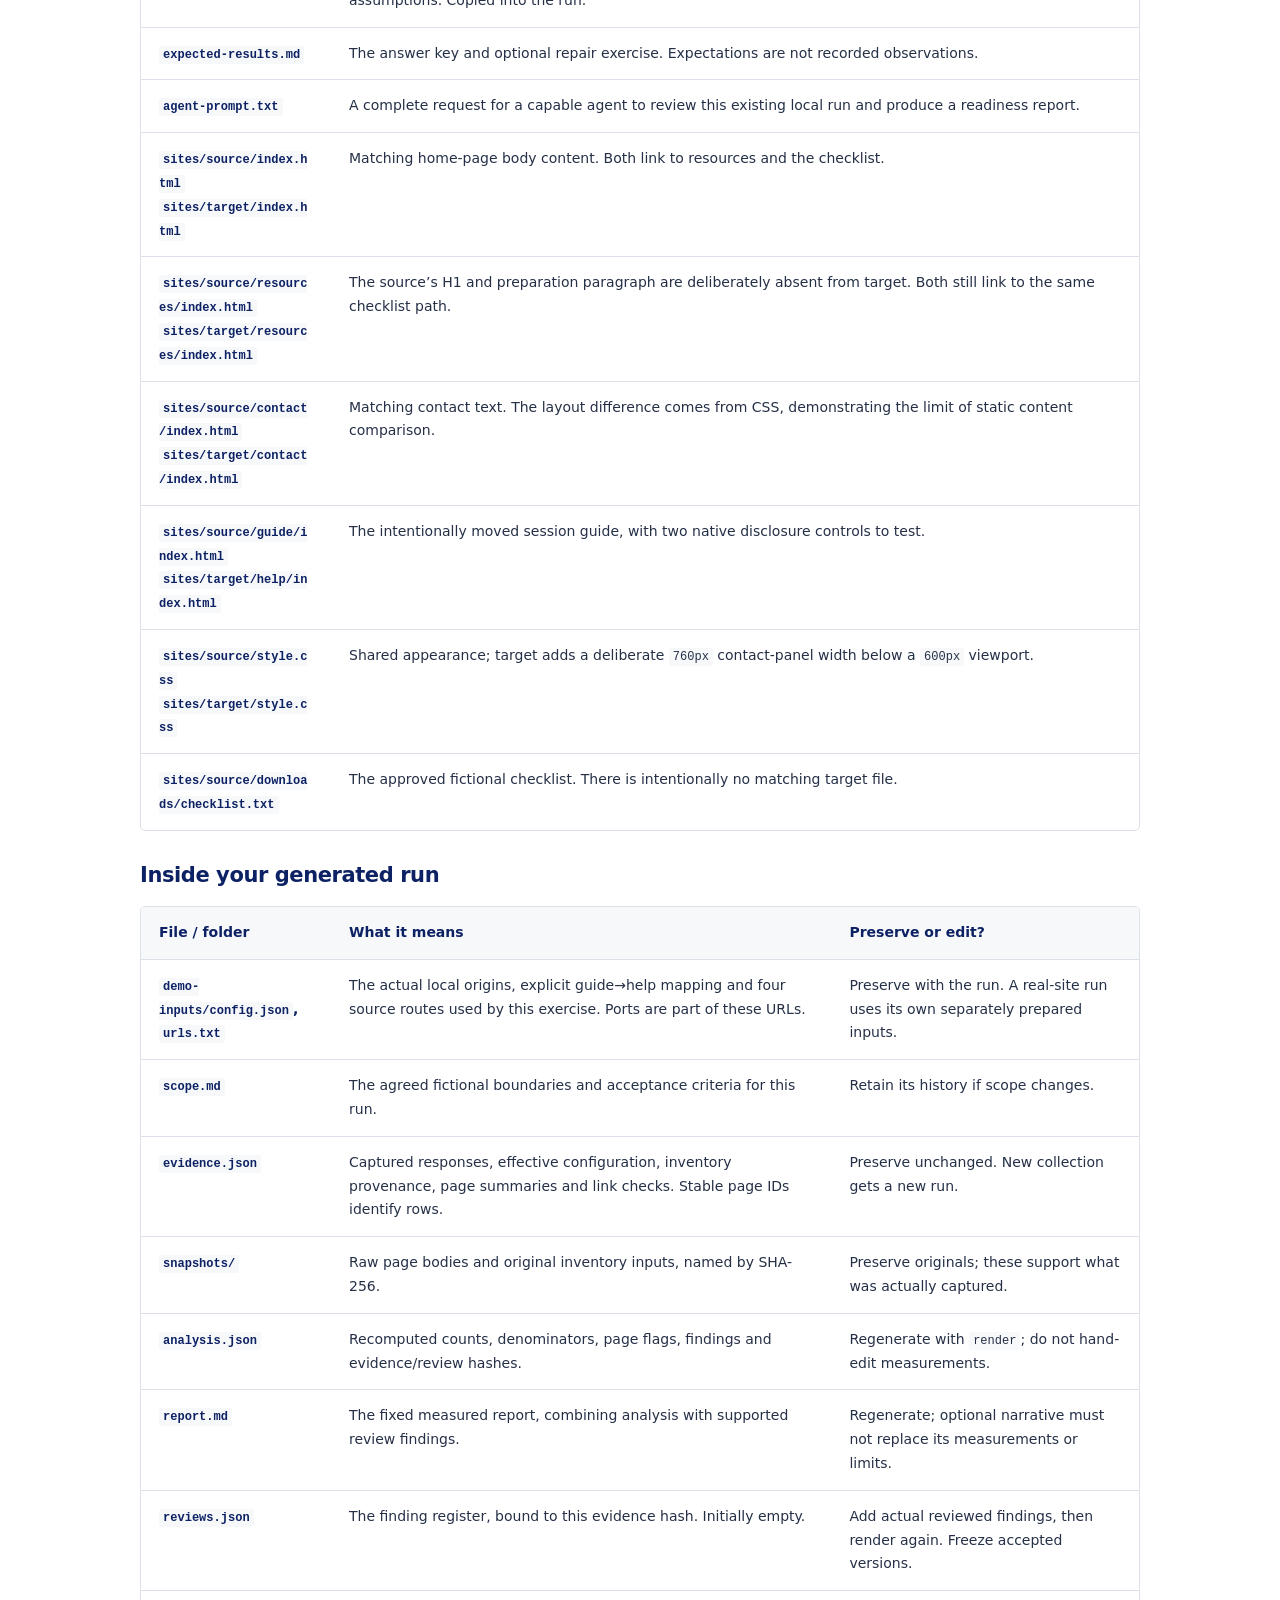
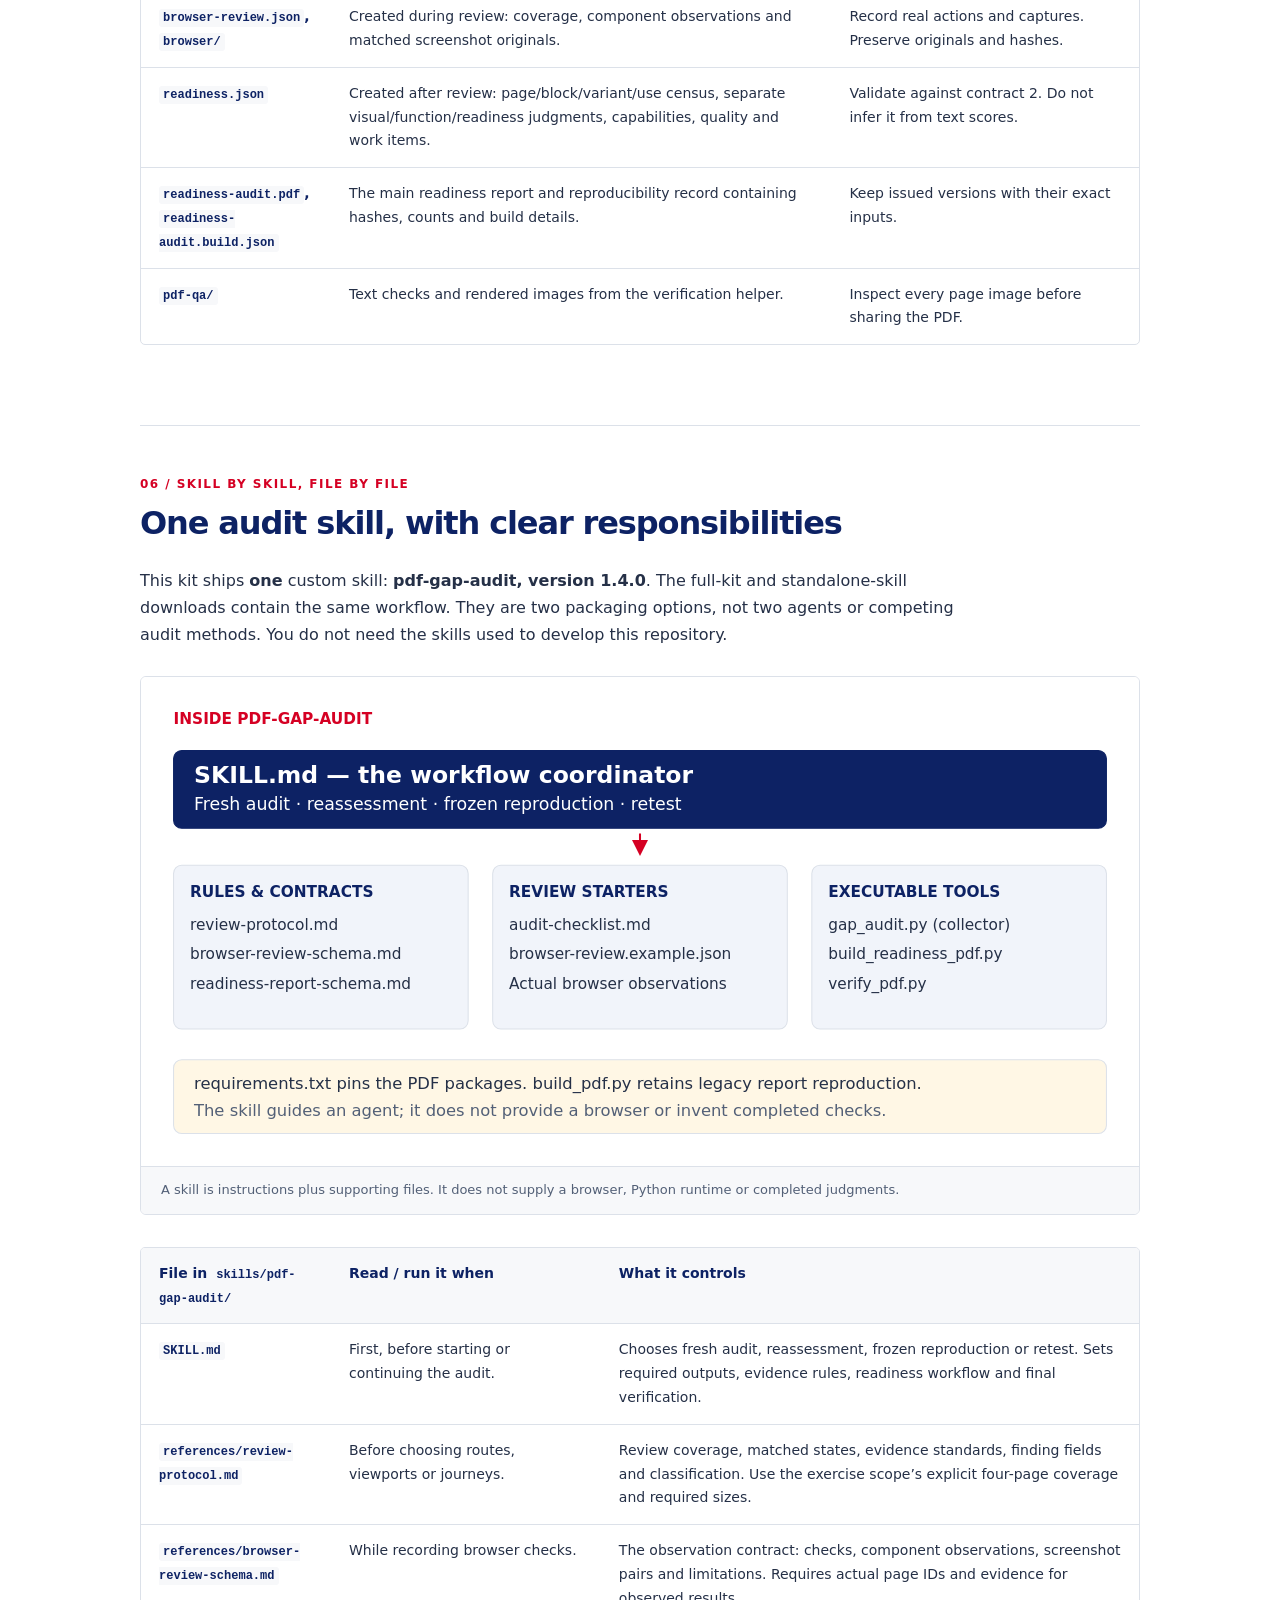
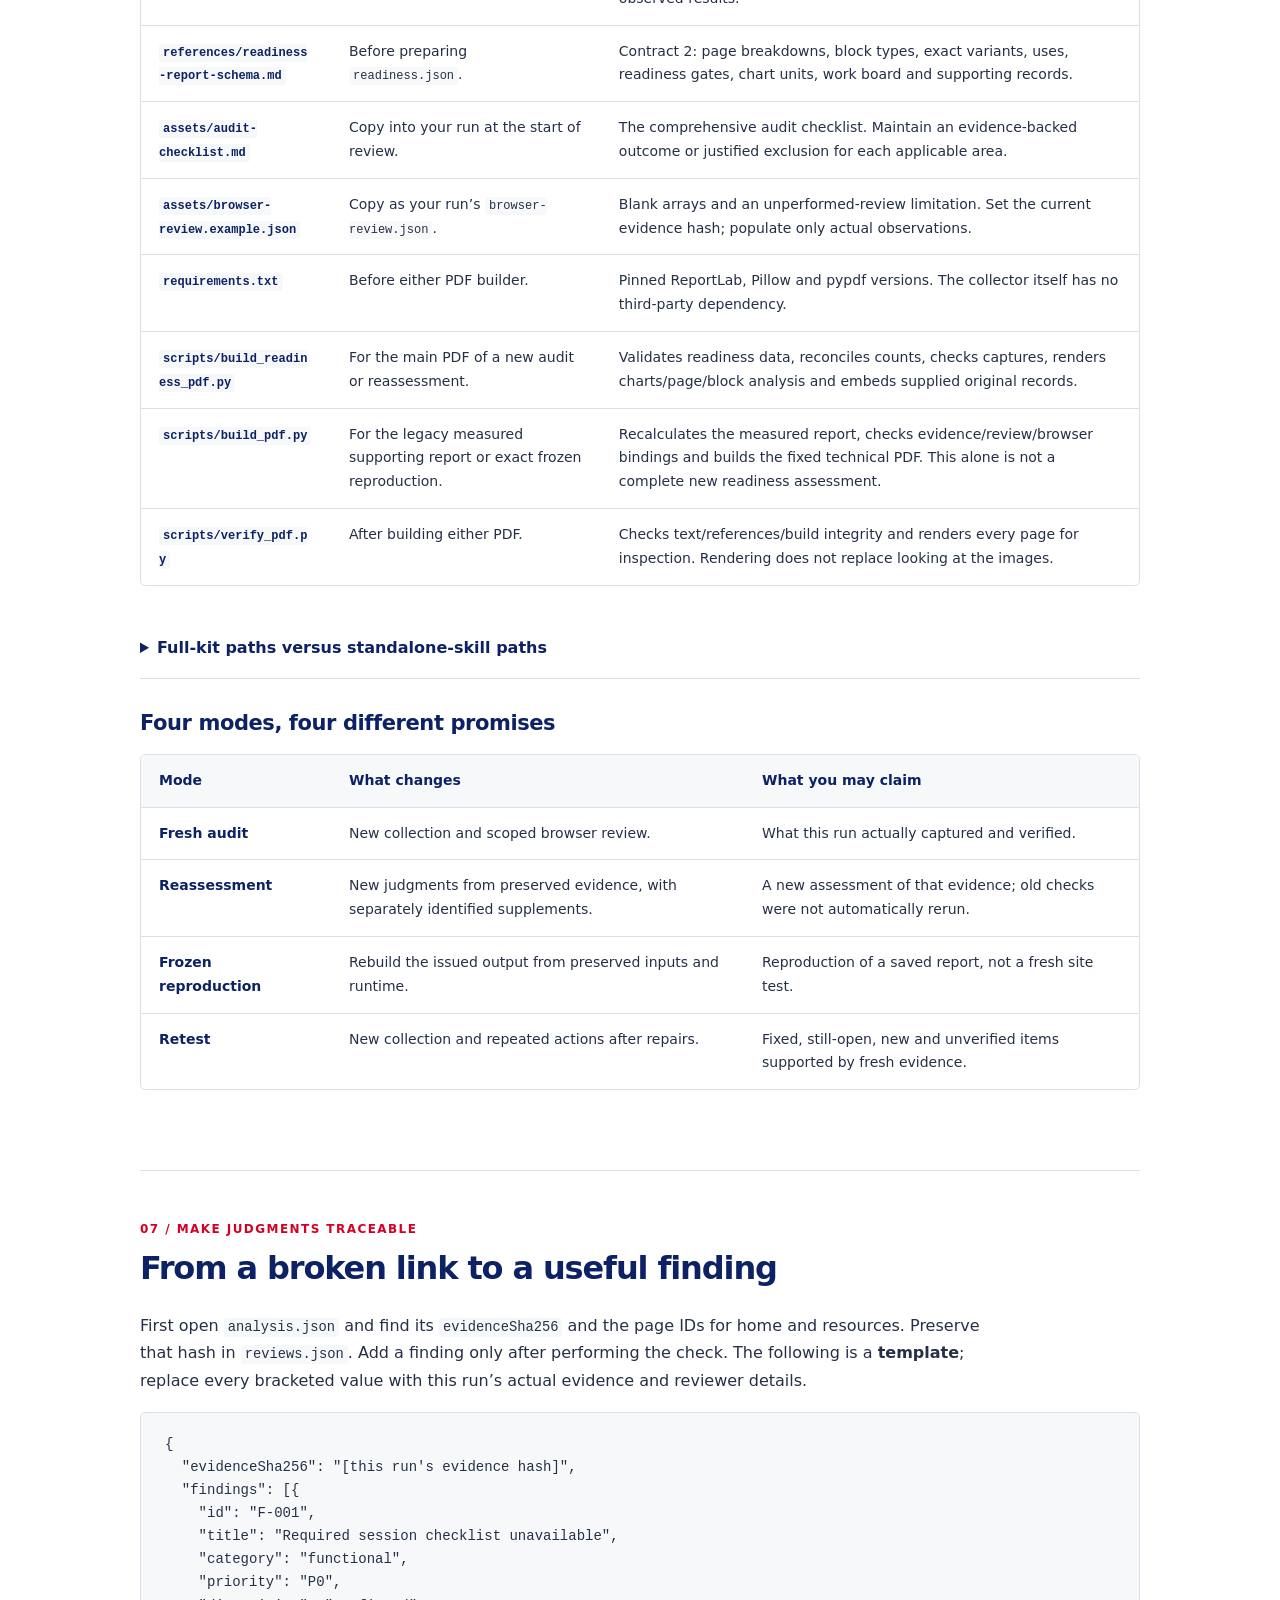
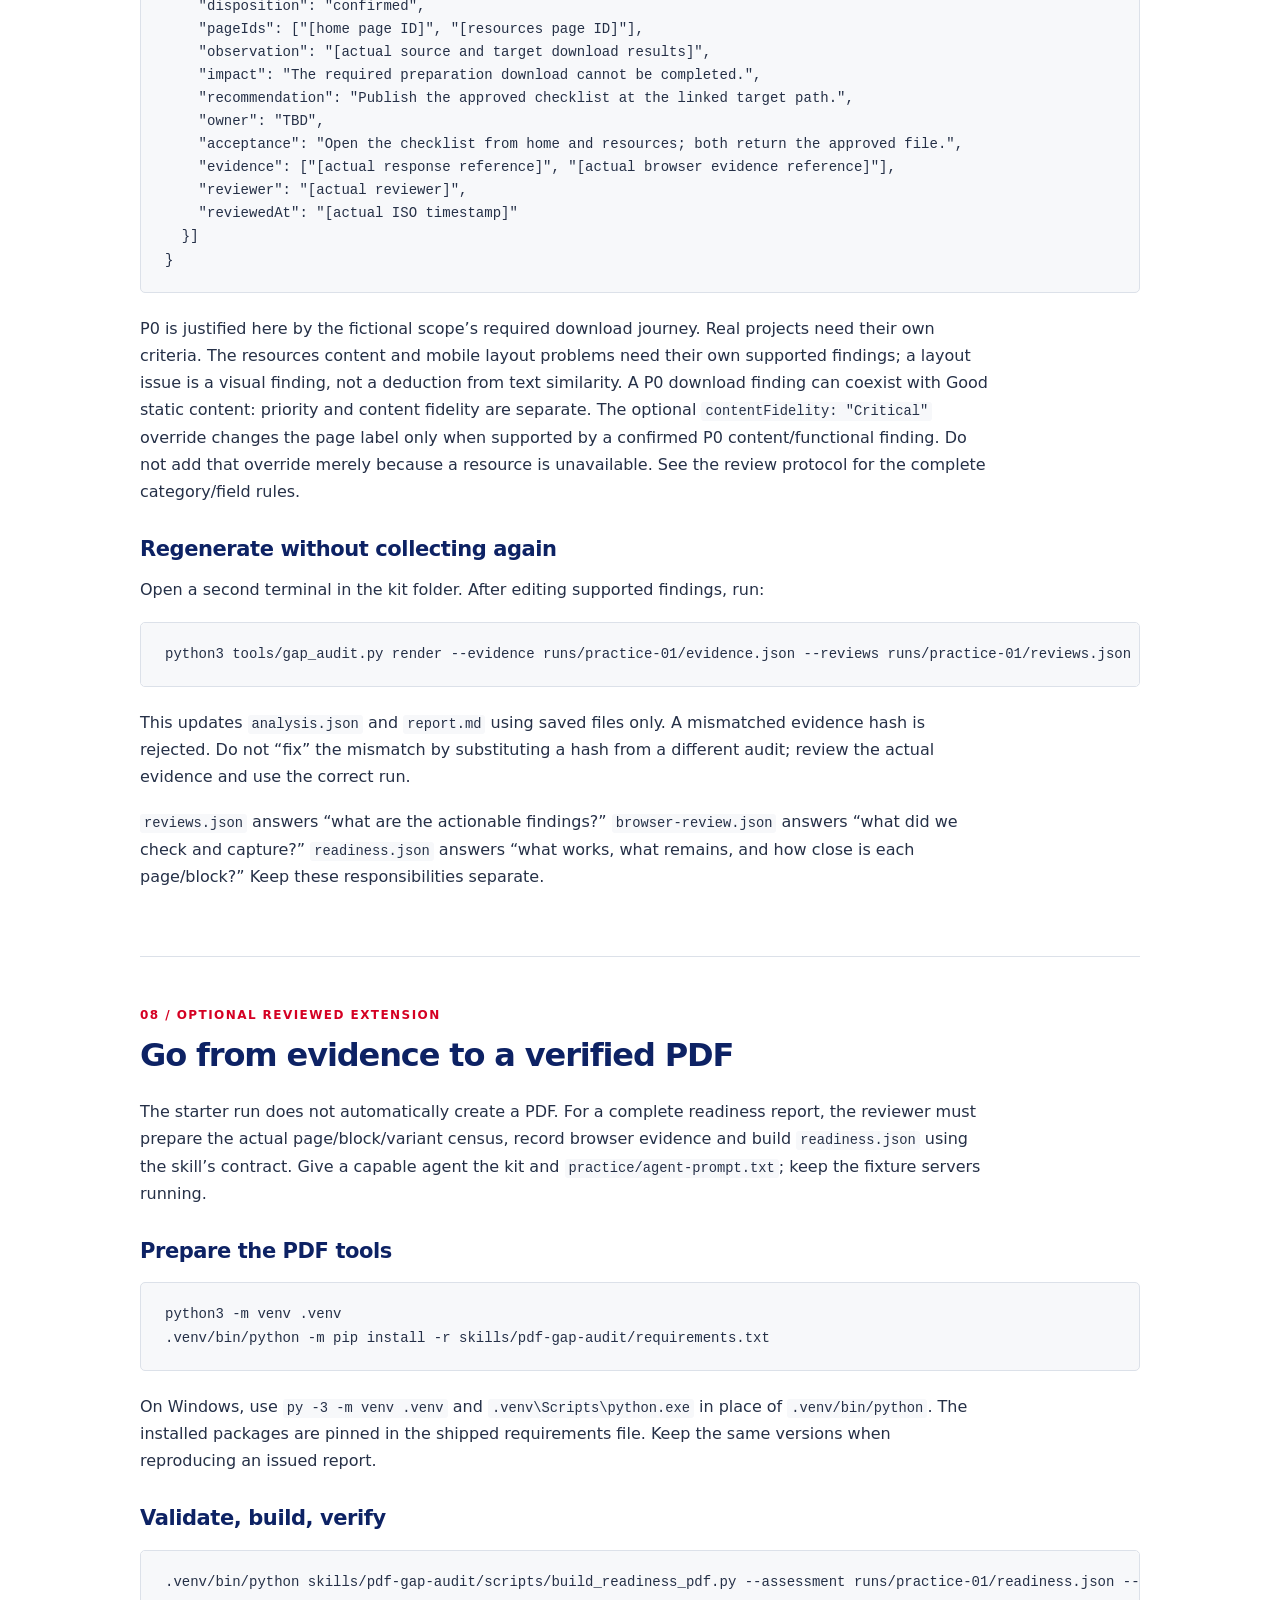
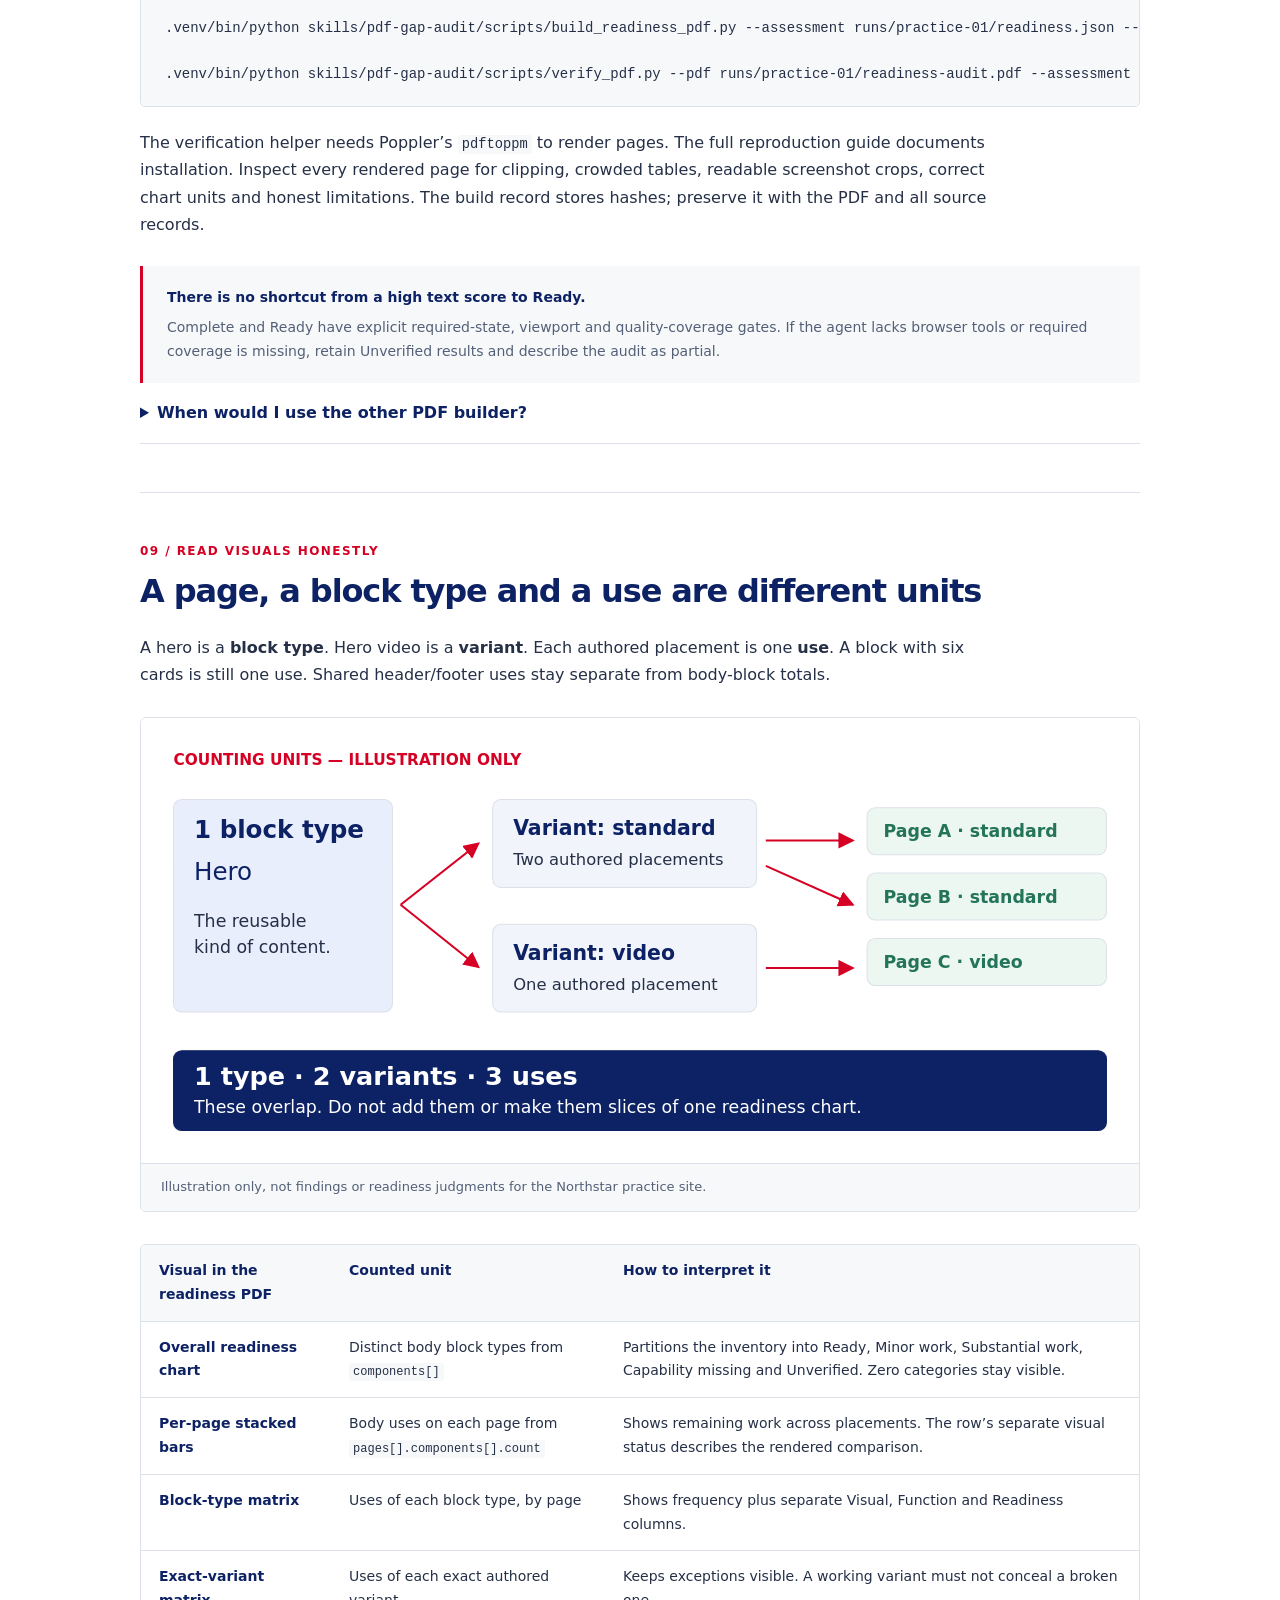
==== commit 8efaedc0: "Add repaired practice copy and verified before-after retest lesson" ====
--- a/site/practice.html
+++ b/site/practice.html
@@ -24,6 +24,7 @@
     <div class="actions"><a class="button practice-download" href="./downloads/gap-audit-practice-kit.zip" download>Download the practice kit <span aria-hidden="true">↓</span></a><a class="text-link" href="#start">Start the exercise →</a></div>
     <p class="intro-note">Python 3.10+ · No API key or extra packages for the initial audit · Runs locally · PDF review is an optional extension</p>
     <p class="resource-link"><a href="./worked-example.html">See a completed audit: finished PDF, screenshots and explained outputs from every step →</a></p>
+    <p class="resource-link"><a href="./retest.html">Continue with the repaired copy: before-and-after screenshots and a fresh retest →</a></p>
   </section>
 
   <nav class="lab-nav" aria-label="Walkthrough chapters">
--- a/site/guide.css
+++ b/site/guide.css
@@ -93,6 +93,11 @@
 .mobile-pair{max-width:804px}
 .pdf-figure{max-width:720px;margin:28px 0}
 .worked-example #findings .comparison-pair img{aspect-ratio:1.5;object-fit:cover;object-position:top}
+.check-comparison{display:grid;gap:20px;margin:28px 0}
+.check-grid{display:grid;grid-template-columns:repeat(17,minmax(0,1fr));gap:6px;max-width:720px;margin-top:12px}
+.check-dot{display:block;height:24px;border-radius:3px;border:1px solid #ffffff80}
+.check-pass{background:#24745a}.check-fail{background:#b83e41}
+.download-comparison img{aspect-ratio:1.5;object-fit:cover;object-position:top}
 @media(max-width:650px){.example-stats{grid-template-columns:1fr 1fr}.report-preview,.comparison-pair{grid-template-columns:1fr}.comparison-pair{gap:20px}.comparison-pair figcaption{padding:10px;font-size:12px}}
 @media(max-width:650px){.lab-nav{grid-template-columns:1fr 1fr;gap:14px}.learning-grid,.site-pair{grid-template-columns:1fr}.diagram{margin-inline:0}.diagram-scroll{padding:0}.lab .table-scroll{margin-right:0}}
 @media print{.site-header,.site-footer,.lab-nav,.actions,.skip-link{display:none}.wrap{width:100%}.guide-section{break-before:auto;padding:20px 0}.diagram img{min-width:0}.diagram-scroll,.table-scroll{overflow:visible}.lab table{min-width:0}pre{white-space:pre-wrap;overflow-wrap:anywhere}.explain{break-inside:avoid}h2,h3{break-after:avoid}}
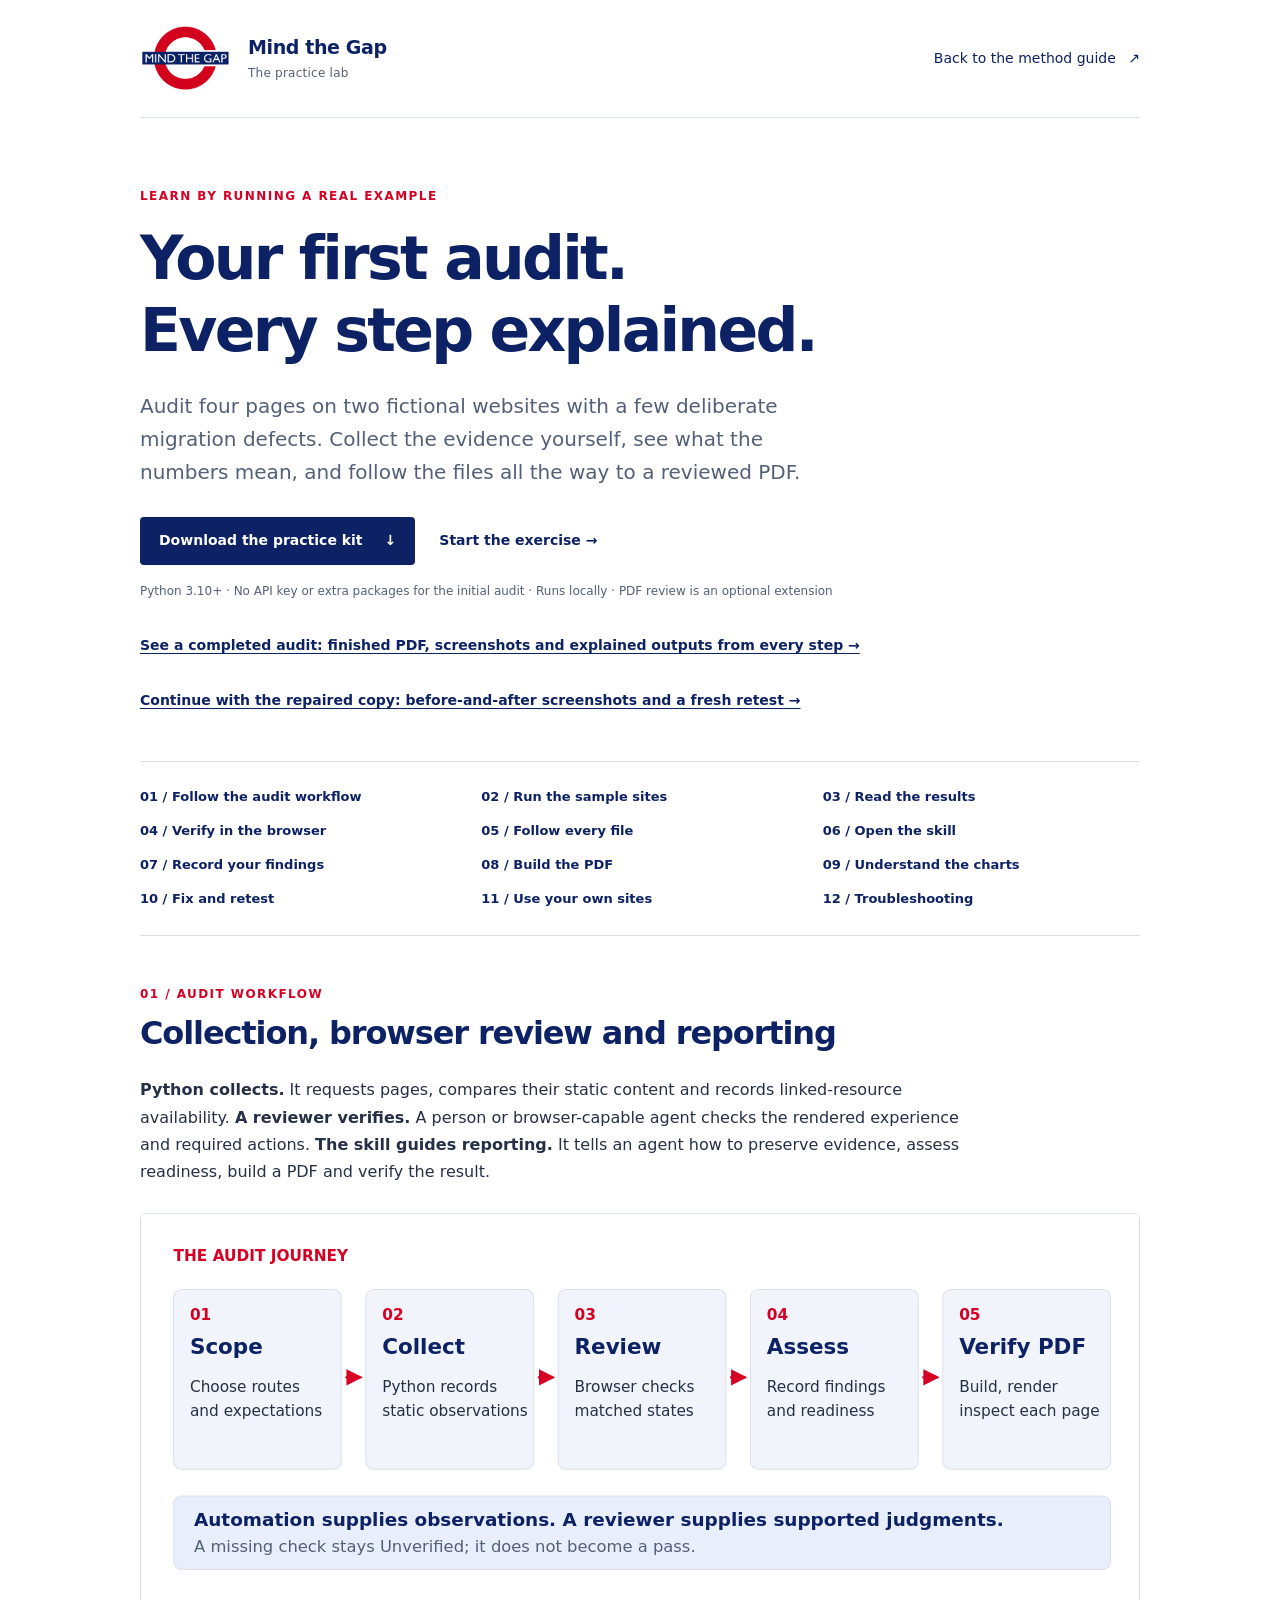
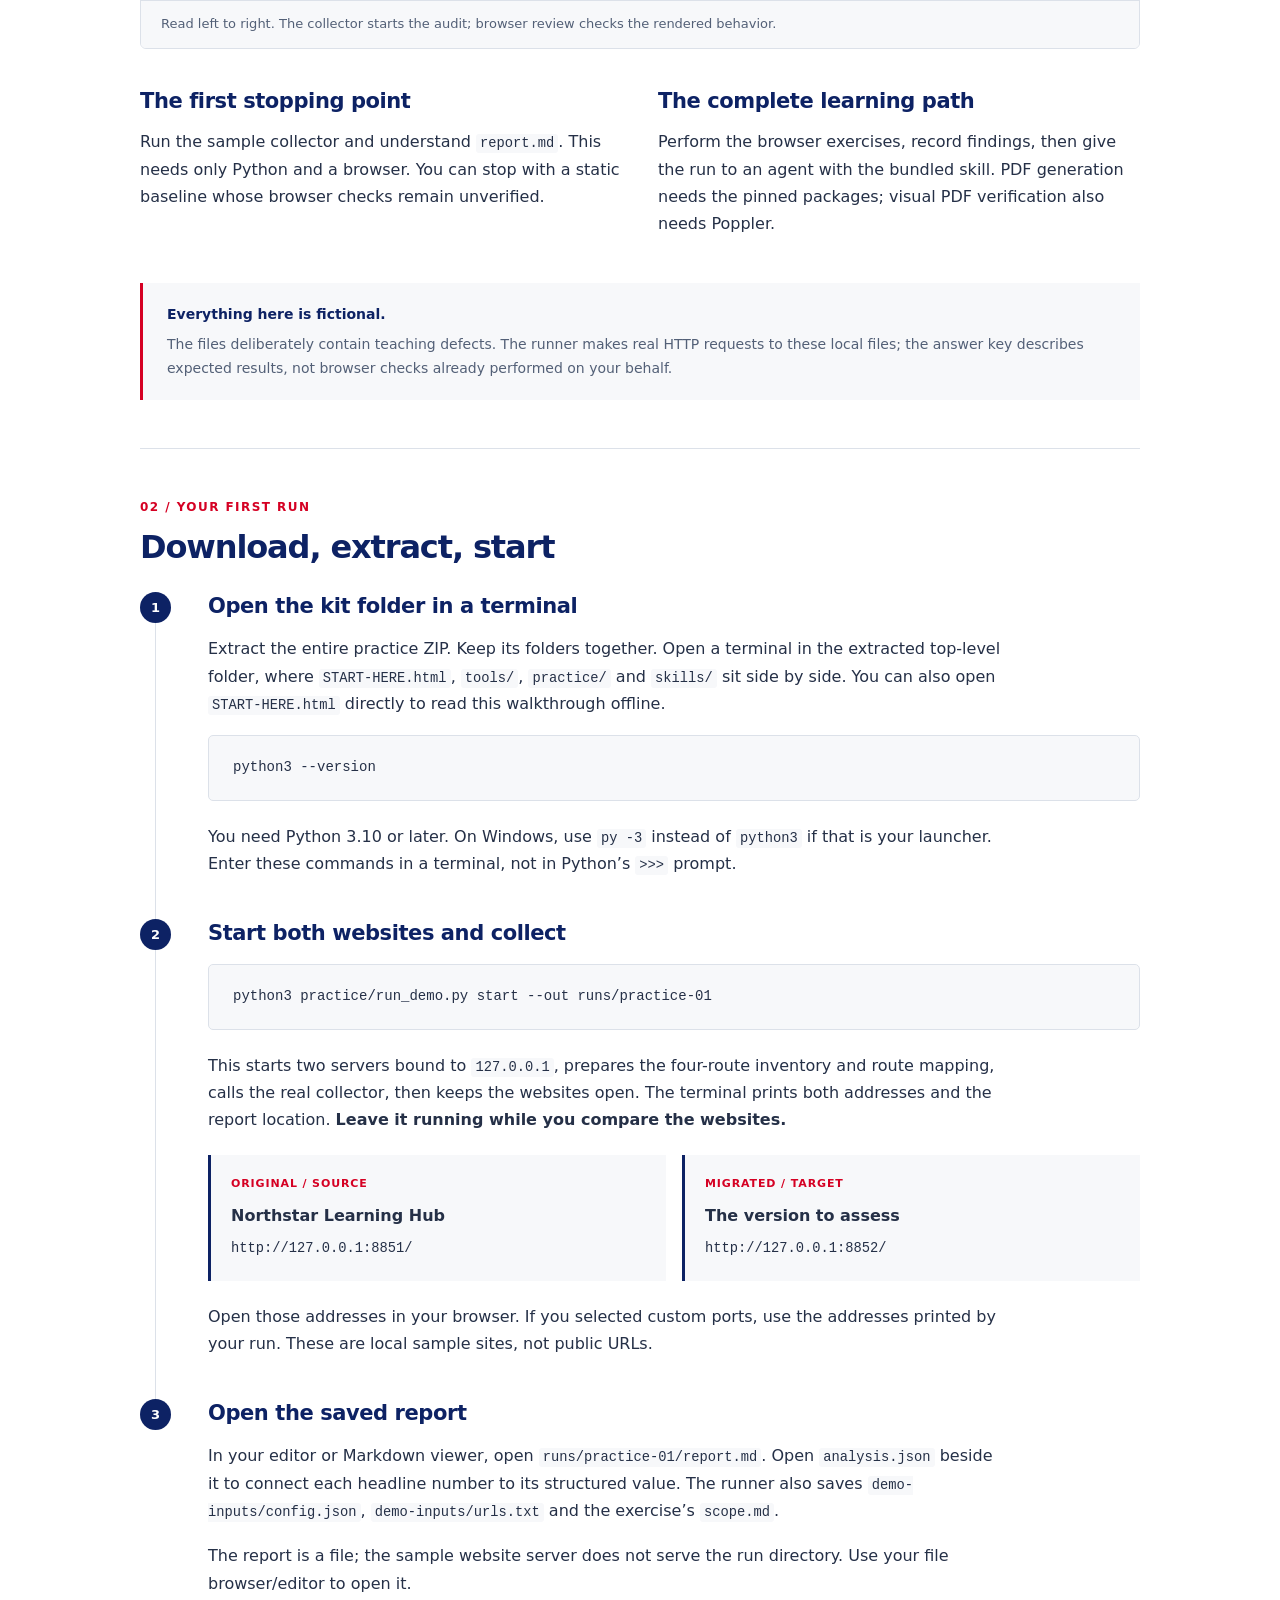
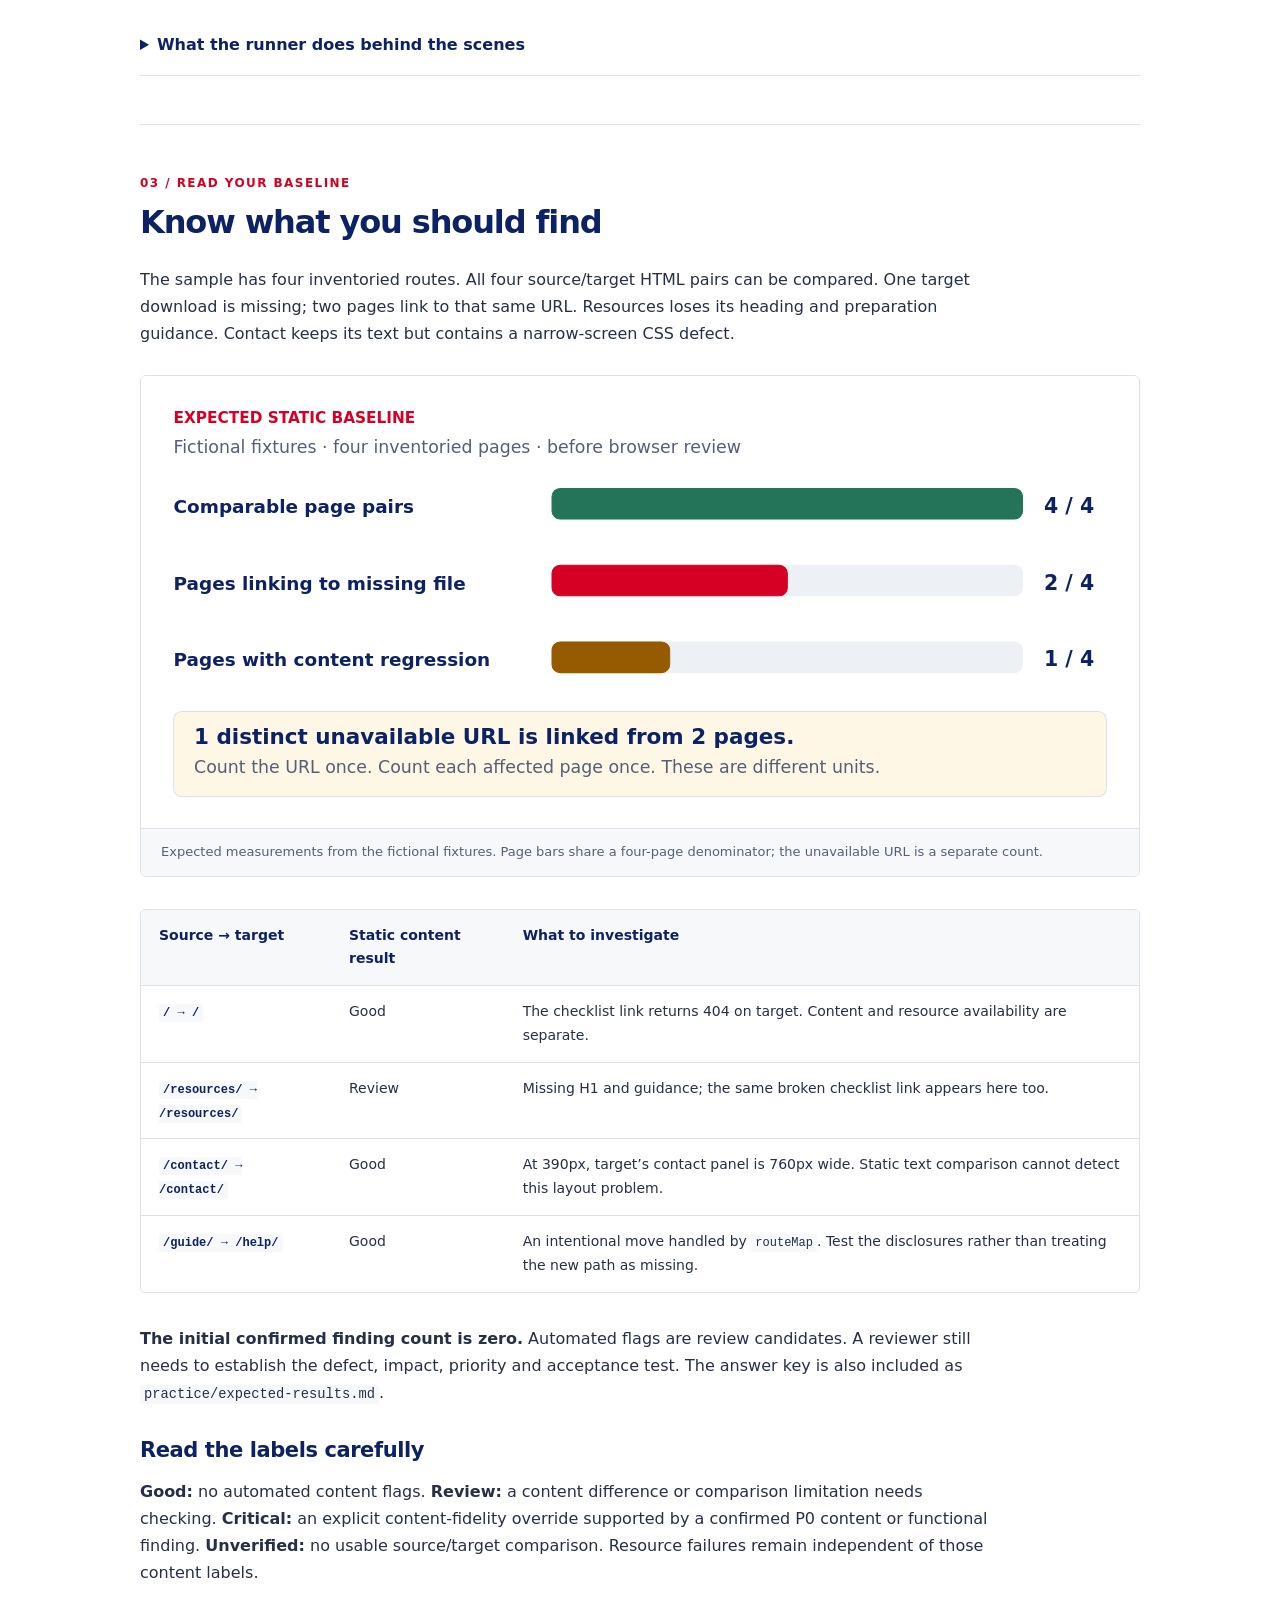
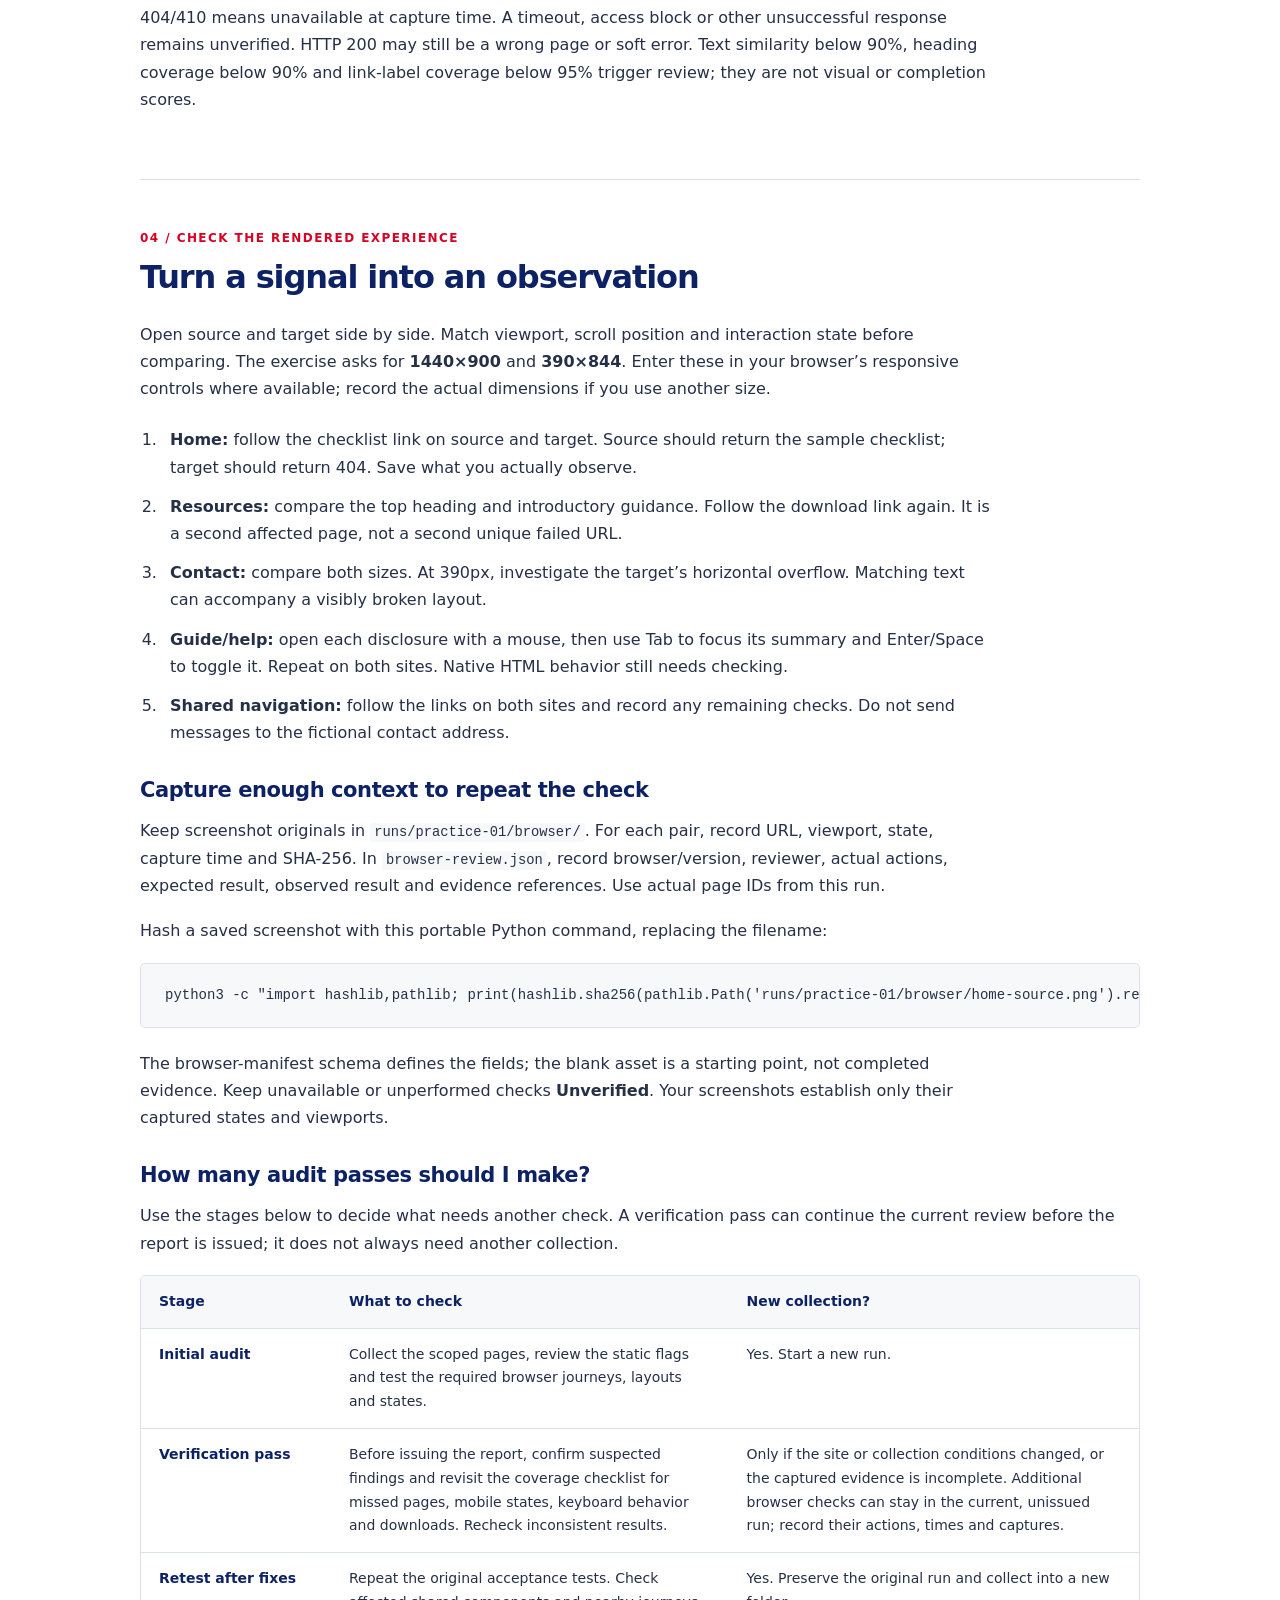
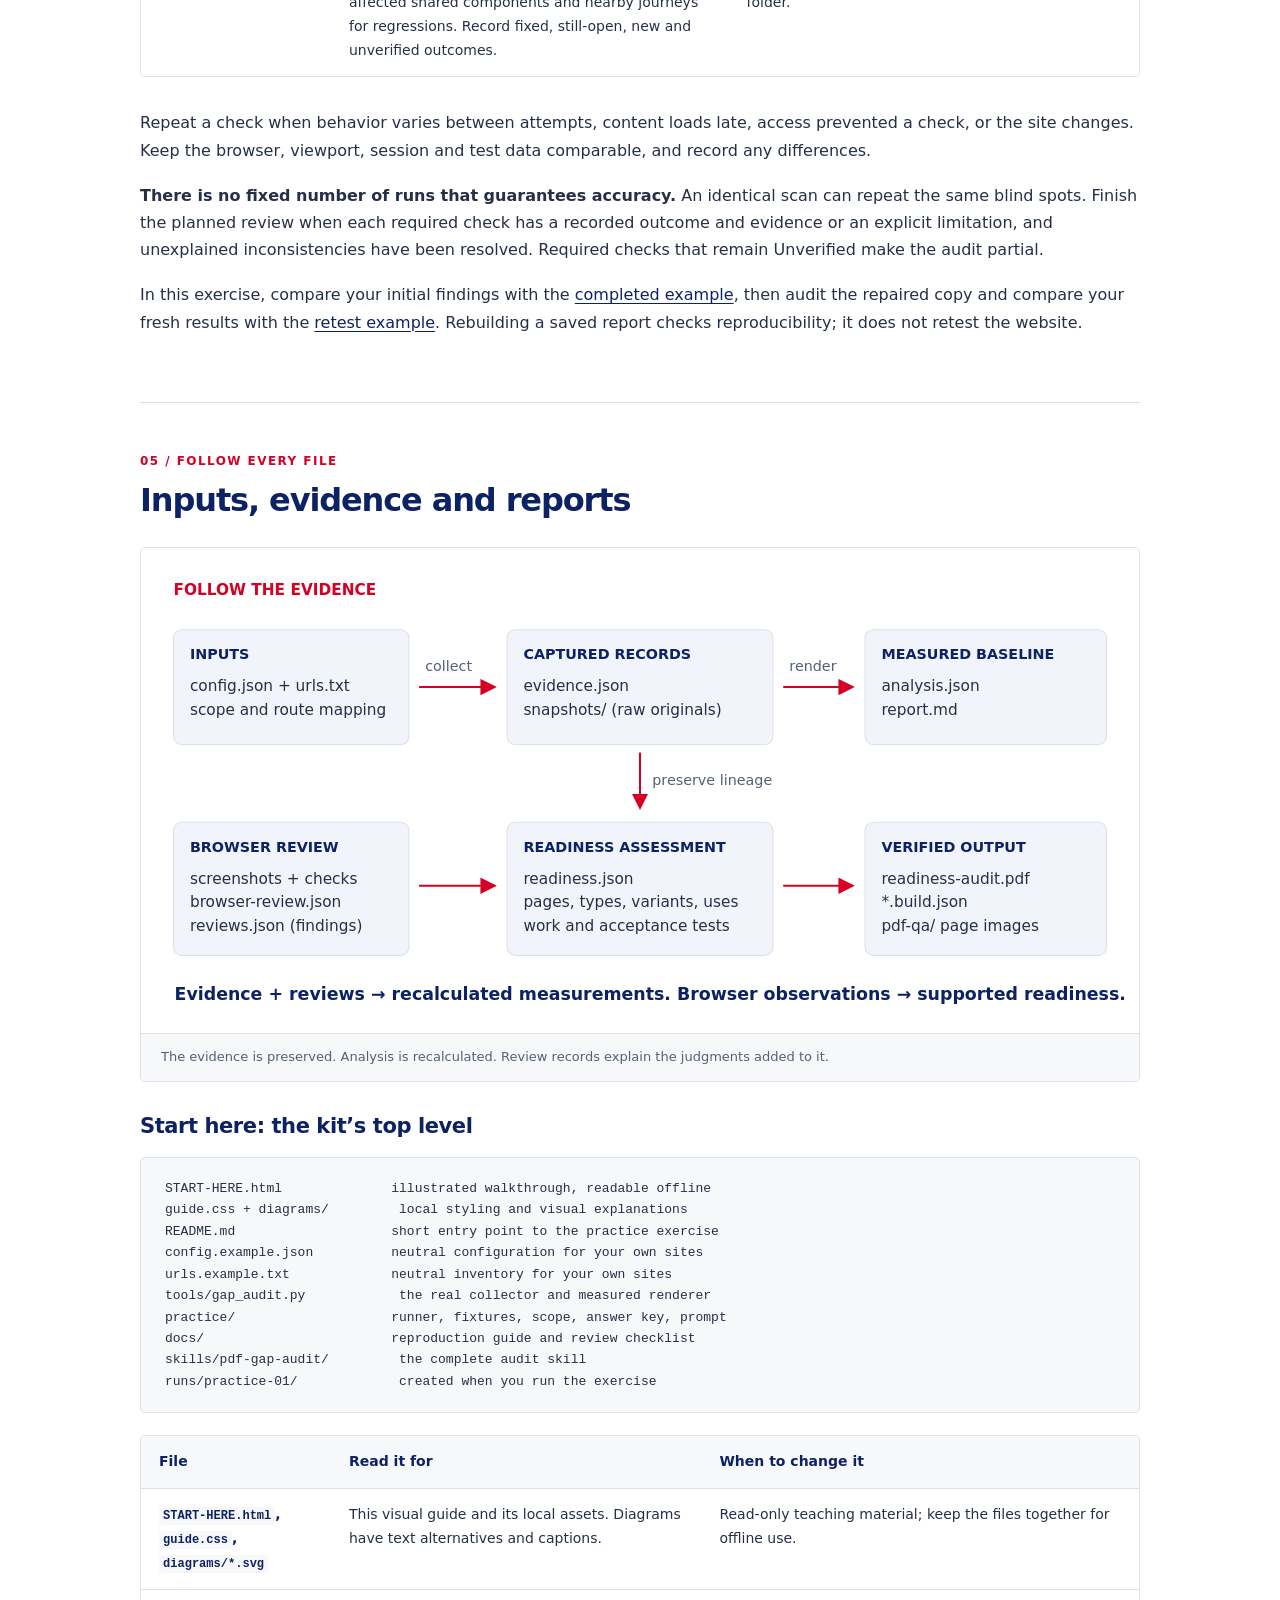
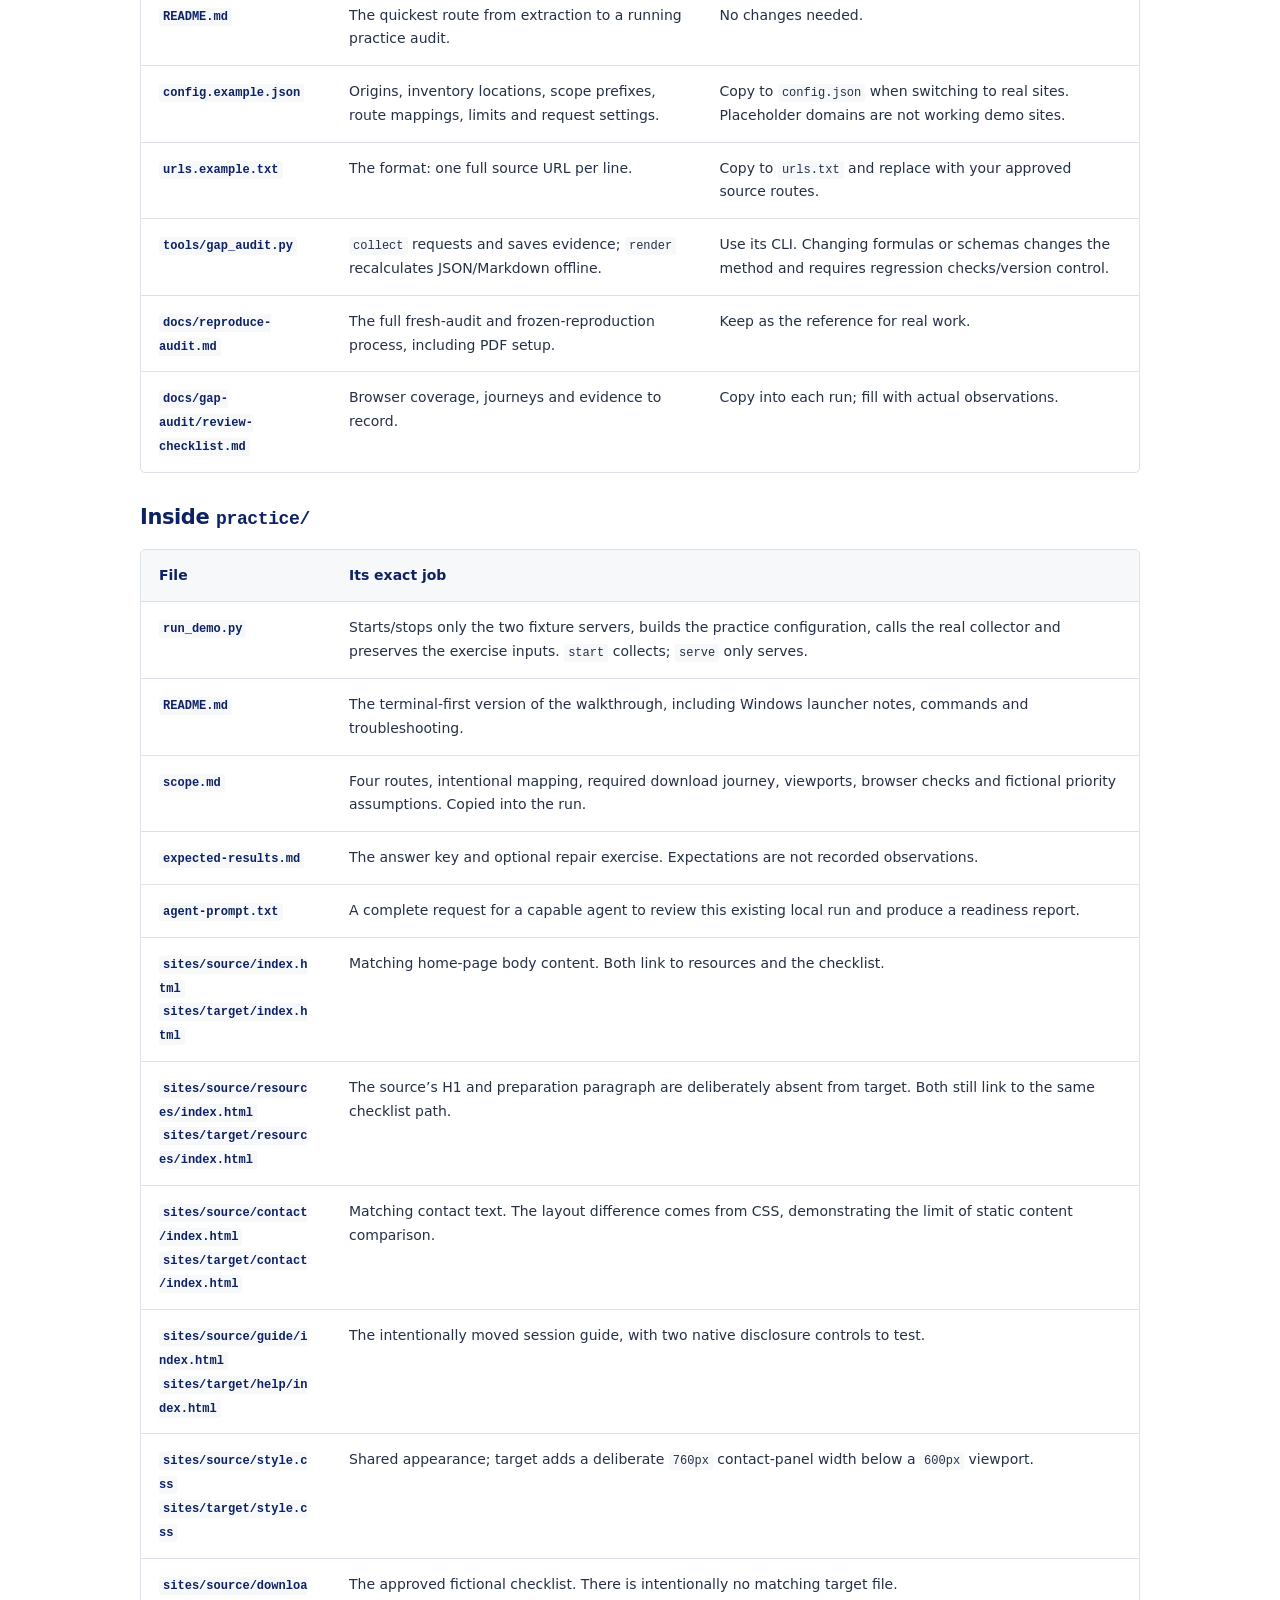
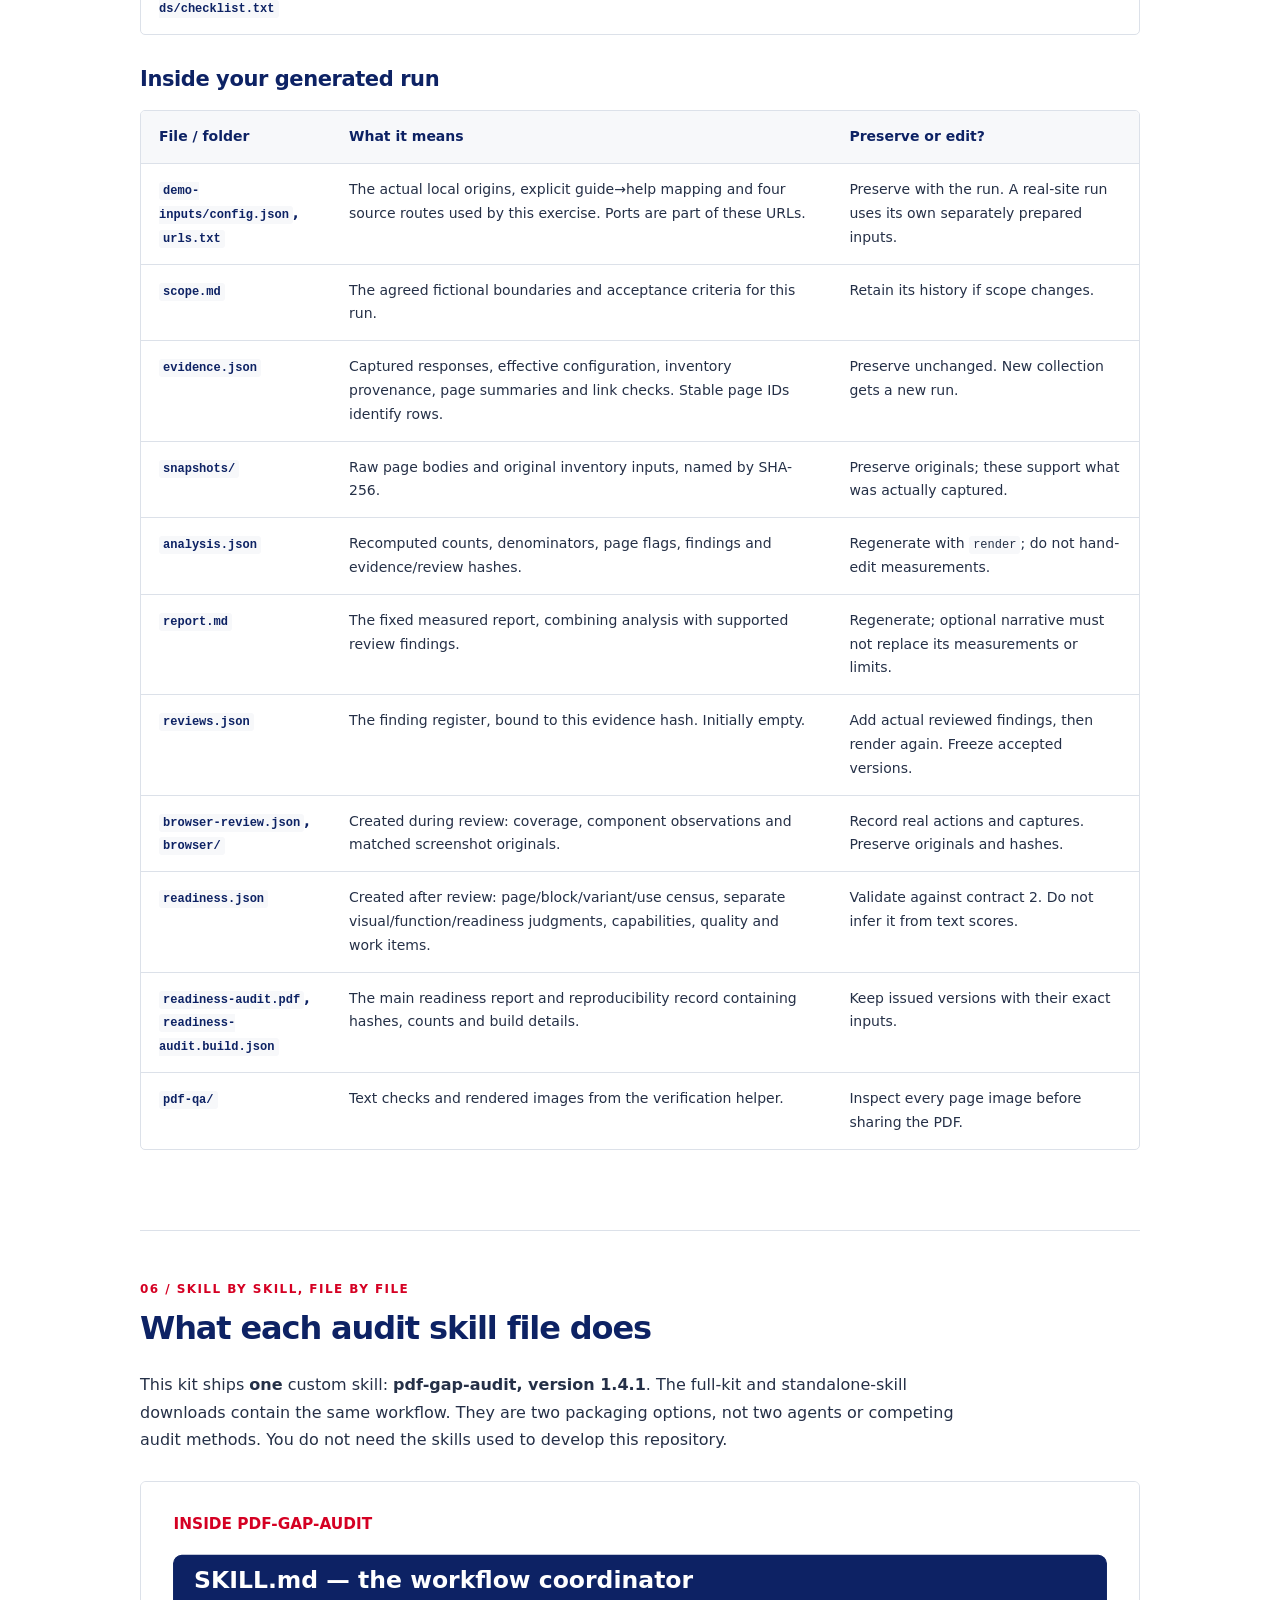
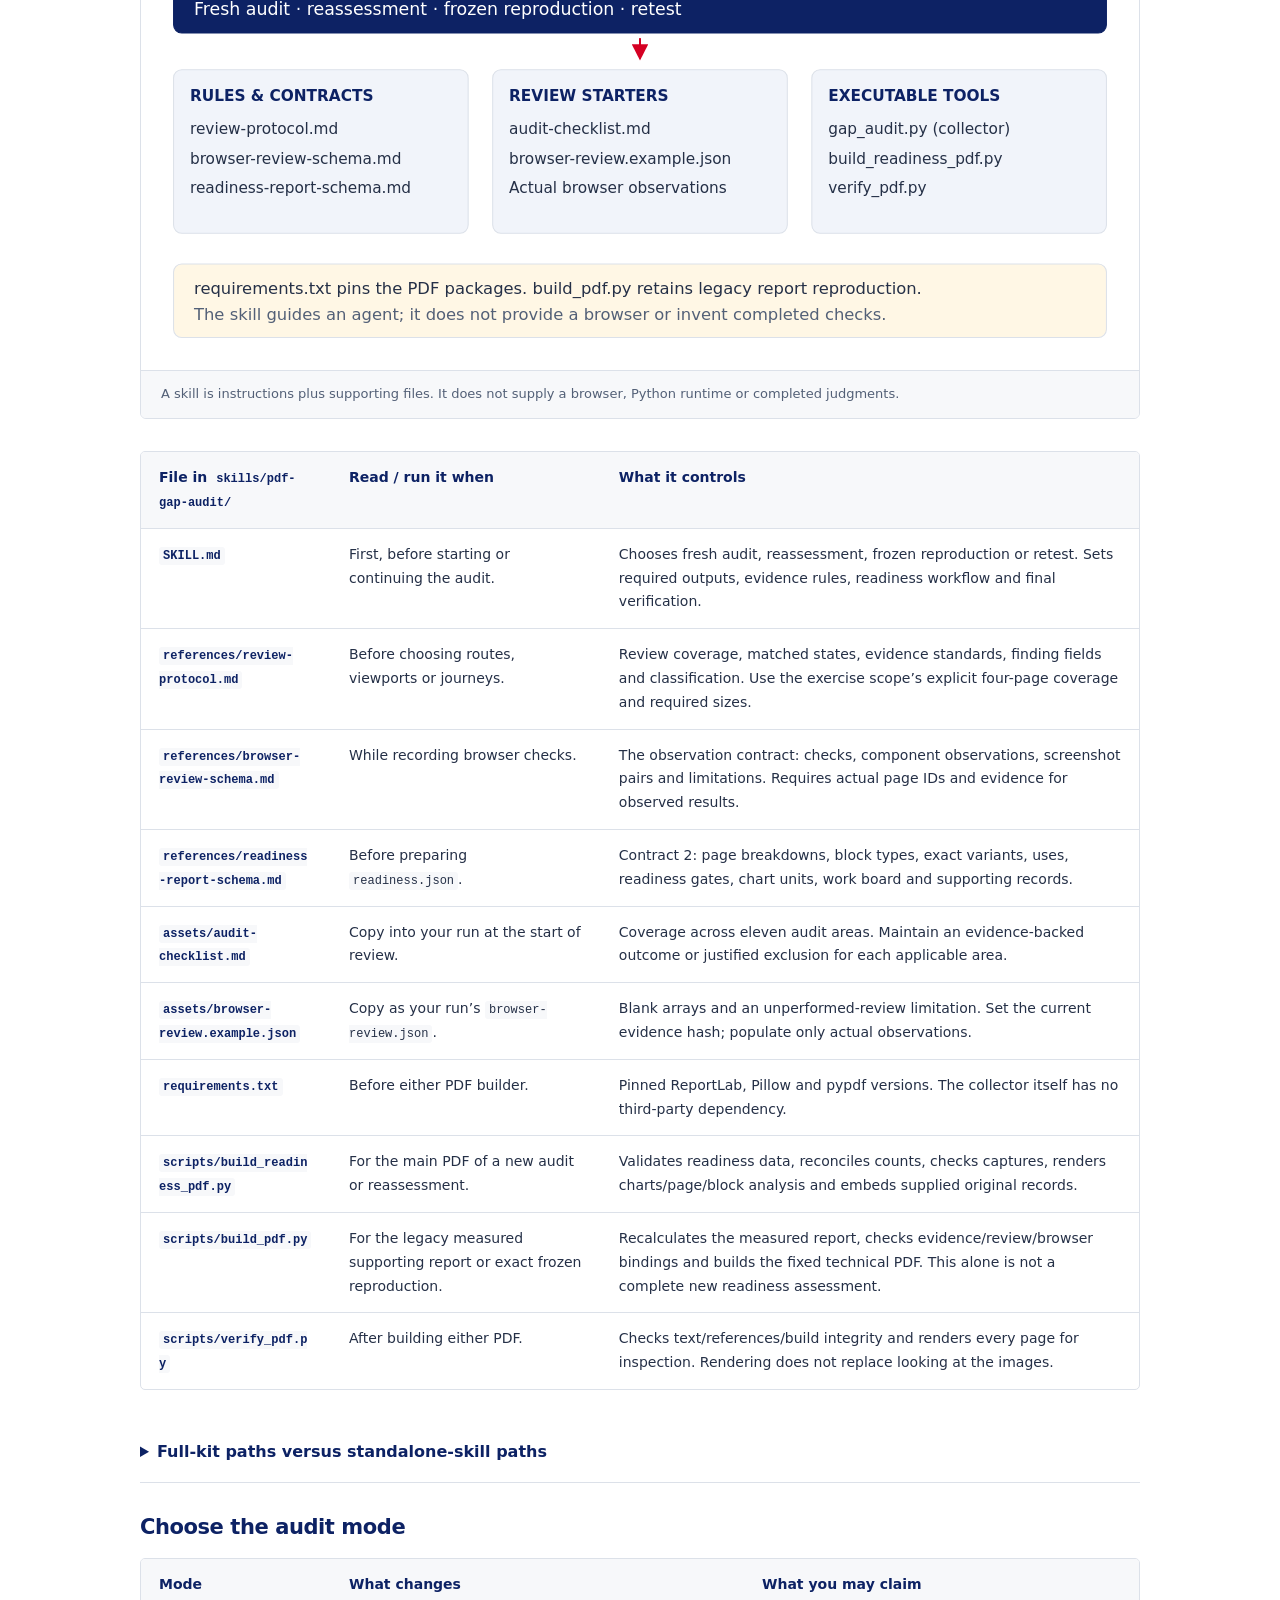
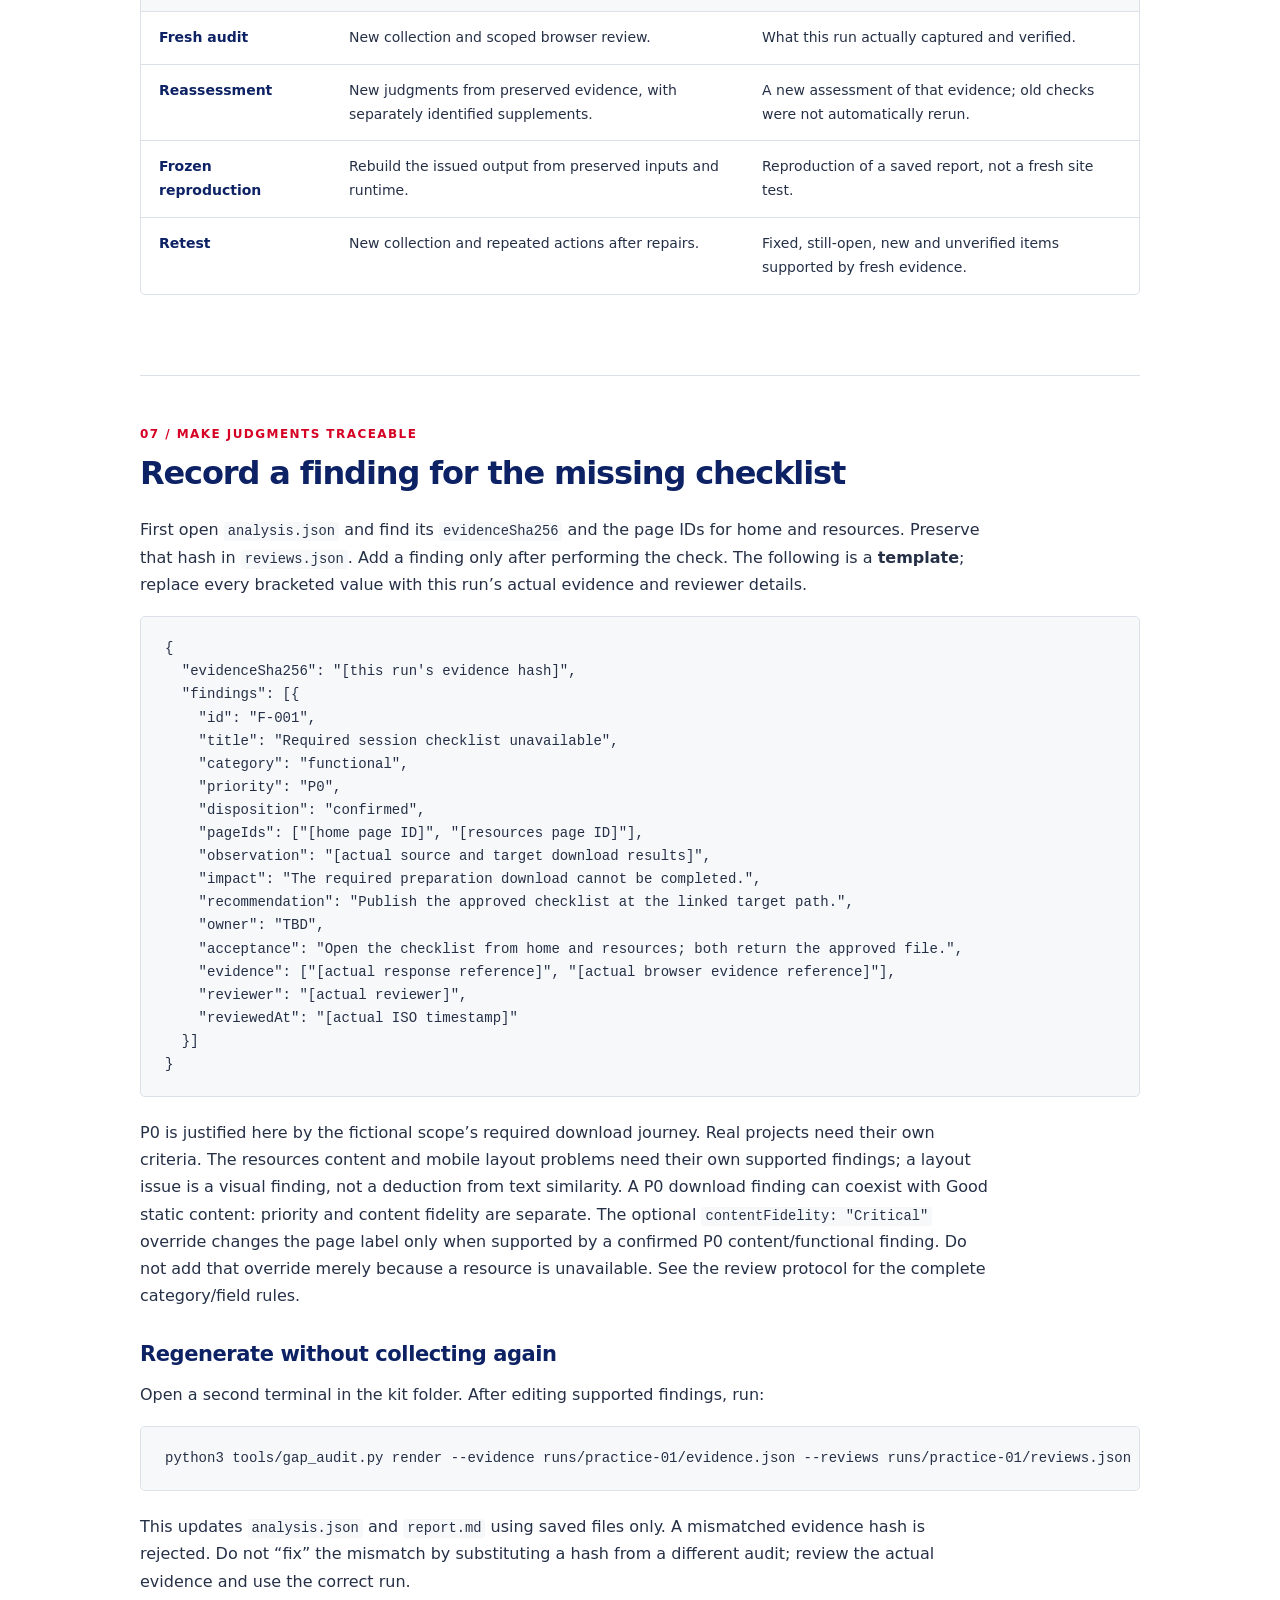
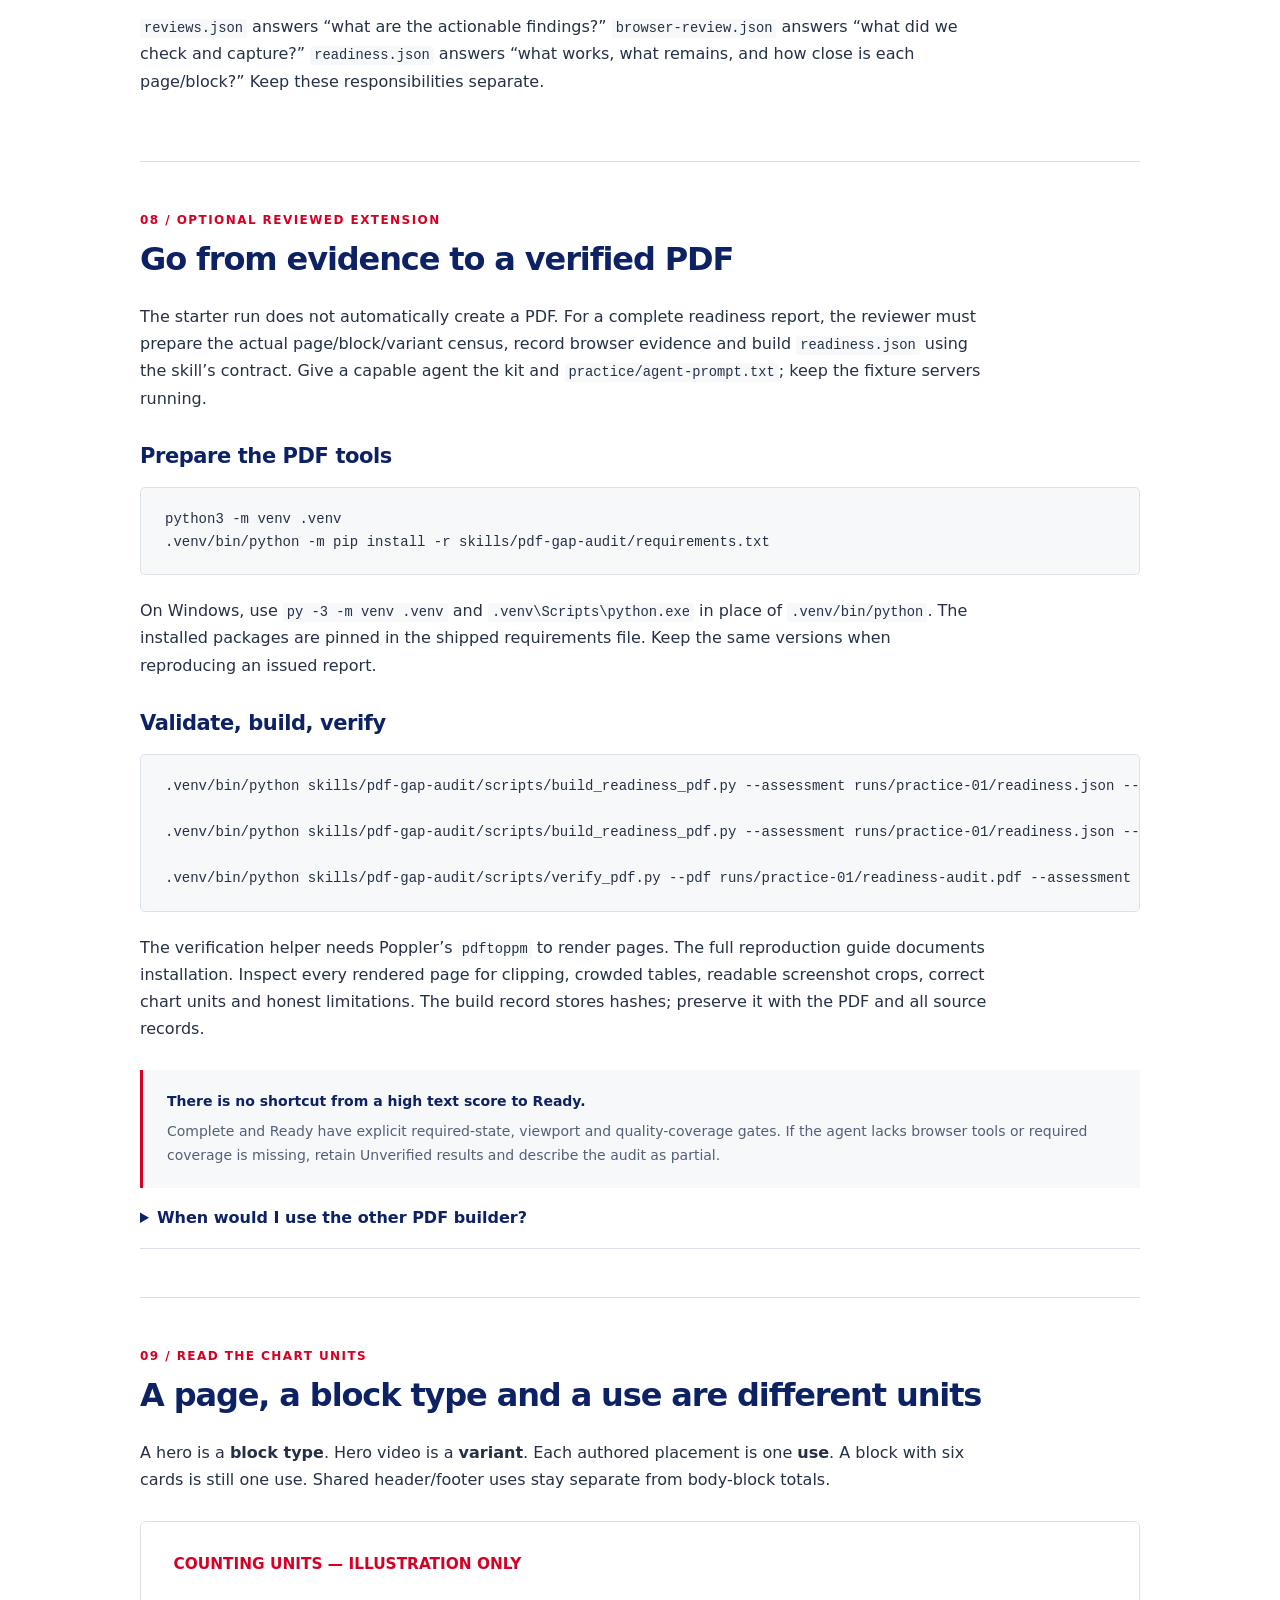
==== commit 6786682c: "Review guide prose with unslop and clarify verification passes" ====
--- a/site/practice.html
+++ b/site/practice.html
@@ -20,7 +20,7 @@
   <section class="intro" aria-labelledby="title">
     <p class="eyebrow">Learn by running a real example</p>
     <h1 id="title">Your first audit.<br>Every step explained.</h1>
-    <p class="lede">Two fictional websites. Four pages. A few deliberate migration defects. Collect the evidence yourself, see what the numbers mean, and follow the files all the way to a reviewed PDF.</p>
+    <p class="lede">Audit four pages on two fictional websites with a few deliberate migration defects. Collect the evidence yourself, see what the numbers mean, and follow the files all the way to a reviewed PDF.</p>
     <div class="actions"><a class="button practice-download" href="./downloads/gap-audit-practice-kit.zip" download>Download the practice kit <span aria-hidden="true">↓</span></a><a class="text-link" href="#start">Start the exercise →</a></div>
     <p class="intro-note">Python 3.10+ · No API key or extra packages for the initial audit · Runs locally · PDF review is an optional extension</p>
     <p class="resource-link"><a href="./worked-example.html">See a completed audit: finished PDF, screenshots and explained outputs from every step →</a></p>
@@ -28,7 +28,7 @@
   </section>
 
   <nav class="lab-nav" aria-label="Walkthrough chapters">
-    <a href="#overview">01 / See the whole journey</a><a href="#start">02 / Run the sample sites</a>
+    <a href="#overview">01 / Follow the audit workflow</a><a href="#start">02 / Run the sample sites</a>
     <a href="#results">03 / Read the results</a><a href="#browser">04 / Verify in the browser</a>
     <a href="#files">05 / Follow every file</a><a href="#skill">06 / Open the skill</a>
     <a href="#review">07 / Record your findings</a><a href="#pdf">08 / Build the PDF</a>
@@ -37,10 +37,10 @@
   </nav>
 
   <section id="overview" class="guide-section" aria-labelledby="overview-title">
-    <div class="section-heading"><p class="eyebrow">01 / The big picture</p><h2 id="overview-title">One journey, three kinds of work</h2></div>
+    <div class="section-heading"><p class="eyebrow">01 / Audit workflow</p><h2 id="overview-title">Collection, browser review and reporting</h2></div>
     <p><strong>Python collects.</strong> It requests pages, compares their static content and records linked-resource availability. <strong>A reviewer verifies.</strong> A person or browser-capable agent checks the rendered experience and required actions. <strong>The skill guides reporting.</strong> It tells an agent how to preserve evidence, assess readiness, build a PDF and verify the result.</p>
-    <figure class="diagram"><div class="diagram-scroll" tabindex="0" role="region" aria-label="Audit journey diagram; scroll horizontally on small screens"><img src="./diagrams/audit-journey.svg" alt="Scope leads to Python collection, browser review, recorded judgments, then the verified PDF. Collection produces observations; browser review supplies evidence for judgments."></div><figcaption>Read left to right. The collector starts the audit; the browser review establishes what actually happens.</figcaption></figure>
-    <div class="learning-grid"><div><h3>The first stopping point</h3><p>Run the sample collector and understand <code>report.md</code>. This needs only Python and a browser. You can stop with a useful, clearly bounded static baseline.</p></div><div><h3>The complete learning path</h3><p>Perform the browser exercises, record findings, then give the run to an agent with the bundled skill. PDF generation needs the pinned packages; visual PDF verification also needs Poppler.</p></div></div>
+    <figure class="diagram"><div class="diagram-scroll" tabindex="0" role="region" aria-label="Audit journey diagram; scroll horizontally on small screens"><img src="./diagrams/audit-journey.svg" alt="Scope leads to Python collection, browser review, recorded judgments, then the verified PDF. Collection produces observations; browser review supplies evidence for judgments."></div><figcaption>Read left to right. The collector starts the audit; browser review checks the rendered behavior.</figcaption></figure>
+    <div class="learning-grid"><div><h3>The first stopping point</h3><p>Run the sample collector and understand <code>report.md</code>. This needs only Python and a browser. You can stop with a static baseline whose browser checks remain unverified.</p></div><div><h3>The complete learning path</h3><p>Perform the browser exercises, record findings, then give the run to an agent with the bundled skill. PDF generation needs the pinned packages; visual PDF verification also needs Poppler.</p></div></div>
     <aside class="note"><strong>Everything here is fictional.</strong><p>The files deliberately contain teaching defects. The runner makes real HTTP requests to these local files; the answer key describes expected results, not browser checks already performed on your behalf.</p></aside>
   </section>
 
@@ -75,17 +75,29 @@
     <ol class="process">
       <li><strong>Home:</strong> follow the checklist link on source and target. Source should return the sample checklist; target should return 404. Save what you actually observe.</li>
       <li><strong>Resources:</strong> compare the top heading and introductory guidance. Follow the download link again. It is a second affected page, not a second unique failed URL.</li>
-      <li><strong>Contact:</strong> compare both sizes. At 390px, investigate the target’s horizontal overflow. This is the key lesson: matching text can accompany a visibly broken layout.</li>
+      <li><strong>Contact:</strong> compare both sizes. At 390px, investigate the target’s horizontal overflow. Matching text can accompany a visibly broken layout.</li>
       <li><strong>Guide/help:</strong> open each disclosure with a mouse, then use Tab to focus its summary and Enter/Space to toggle it. Repeat on both sites. Native HTML behavior still needs checking.</li>
       <li><strong>Shared navigation:</strong> follow the links on both sites and record any remaining checks. Do not send messages to the fictional contact address.</li>
     </ol>
     <h3>Capture enough context to repeat the check</h3><p>Keep screenshot originals in <code>runs/practice-01/browser/</code>. For each pair, record URL, viewport, state, capture time and SHA-256. In <code>browser-review.json</code>, record browser/version, reviewer, actual actions, expected result, observed result and evidence references. Use actual page IDs from this run.</p>
     <p>Hash a saved screenshot with this portable Python command, replacing the filename:</p><pre><code>python3 -c "import hashlib,pathlib; print(hashlib.sha256(pathlib.Path('runs/practice-01/browser/home-source.png').read_bytes()).hexdigest())"</code></pre>
     <p>The browser-manifest schema defines the fields; the blank asset is a starting point, not completed evidence. Keep unavailable or unperformed checks <strong>Unverified</strong>. Your screenshots establish only their captured states and viewports.</p>
+    <div id="verification-passes">
+      <h3>How many audit passes should I make?</h3>
+      <p>Use the stages below to decide what needs another check. A verification pass can continue the current review before the report is issued; it does not always need another collection.</p>
+      <div class="table-scroll" tabindex="0" role="region" aria-label="Audit passes and when to collect again"><table><thead><tr><th scope="col">Stage</th><th scope="col">What to check</th><th scope="col">New collection?</th></tr></thead><tbody>
+        <tr><th scope="row">Initial audit</th><td>Collect the scoped pages, review the static flags and test the required browser journeys, layouts and states.</td><td>Yes. Start a new run.</td></tr>
+        <tr><th scope="row">Verification pass</th><td>Before issuing the report, confirm suspected findings and revisit the coverage checklist for missed pages, mobile states, keyboard behavior and downloads. Recheck inconsistent results.</td><td>Only if the site or collection conditions changed, or the captured evidence is incomplete. Additional browser checks can stay in the current, unissued run; record their actions, times and captures.</td></tr>
+        <tr><th scope="row">Retest after fixes</th><td>Repeat the original acceptance tests. Check affected shared components and nearby journeys for regressions. Record fixed, still-open, new and unverified outcomes.</td><td>Yes. Preserve the original run and collect into a new folder.</td></tr>
+      </tbody></table></div>
+      <p>Repeat a check when behavior varies between attempts, content loads late, access prevented a check, or the site changes. Keep the browser, viewport, session and test data comparable, and record any differences.</p>
+      <p><strong>There is no fixed number of runs that guarantees accuracy.</strong> An identical scan can repeat the same blind spots. Finish the planned review when each required check has a recorded outcome and evidence or an explicit limitation, and unexplained inconsistencies have been resolved. Required checks that remain Unverified make the audit partial.</p>
+      <p>In this exercise, compare your initial findings with the <a href="./worked-example.html">completed example</a>, then audit the repaired copy and compare your fresh results with the <a href="./retest.html">retest example</a>. Rebuilding a saved report checks reproducibility; it does not retest the website.</p>
+    </div>
   </section>
 
   <section id="files" class="guide-section" aria-labelledby="files-title">
-    <div class="section-heading"><p class="eyebrow">05 / Follow every file</p><h2 id="files-title">The files tell the story</h2></div>
+    <div class="section-heading"><p class="eyebrow">05 / Follow every file</p><h2 id="files-title">Inputs, evidence and reports</h2></div>
     <figure class="diagram"><div class="diagram-scroll" tabindex="0" role="region" aria-label="Evidence file dependency diagram"><img src="./diagrams/evidence-files.svg" alt="Config and URL list feed the collector, which writes evidence and raw snapshots. Evidence plus reviewed findings feed analysis and Markdown. Browser evidence and readiness assessment feed the PDF builder, followed by a build record and page-image QA."></div><figcaption>The evidence is preserved. Analysis is recalculated. Review records explain the judgments added to it.</figcaption></figure>
     <h3>Start here: the kit’s top level</h3>
     <pre class="file-tree"><code>START-HERE.html              illustrated walkthrough, readable offline
@@ -138,15 +150,15 @@
   </section>
 
   <section id="skill" class="guide-section" aria-labelledby="skill-title">
-    <div class="section-heading"><p class="eyebrow">06 / Skill by skill, file by file</p><h2 id="skill-title">One audit skill, with clear responsibilities</h2></div>
-    <p>This kit ships <strong>one</strong> custom skill: <strong>pdf-gap-audit, version 1.4.0</strong>. The full-kit and standalone-skill downloads contain the same workflow. They are two packaging options, not two agents or competing audit methods. You do not need the skills used to develop this repository.</p>
+    <div class="section-heading"><p class="eyebrow">06 / Skill by skill, file by file</p><h2 id="skill-title">What each audit skill file does</h2></div>
+    <p>This kit ships <strong>one</strong> custom skill: <strong>pdf-gap-audit, version 1.4.1</strong>. The full-kit and standalone-skill downloads contain the same workflow. They are two packaging options, not two agents or competing audit methods. You do not need the skills used to develop this repository.</p>
     <figure class="diagram"><div class="diagram-scroll" tabindex="0" role="region" aria-label="Audit skill anatomy diagram"><img src="./diagrams/skill-map.svg" alt="SKILL.md orchestrates the audit. Protocol, checklist and schemas define review and data. The collector, readiness builder and verification helper execute different stages. A browser-capable reviewer supplies the observations."></div><figcaption>A skill is instructions plus supporting files. It does not supply a browser, Python runtime or completed judgments.</figcaption></figure>
     <div class="table-scroll" tabindex="0" role="region" aria-label="Every bundled skill file"><table><thead><tr><th scope="col">File in <code>skills/pdf-gap-audit/</code></th><th scope="col">Read / run it when</th><th scope="col">What it controls</th></tr></thead><tbody>
       <tr><th scope="row"><code>SKILL.md</code></th><td>First, before starting or continuing the audit.</td><td>Chooses fresh audit, reassessment, frozen reproduction or retest. Sets required outputs, evidence rules, readiness workflow and final verification.</td></tr>
       <tr><th scope="row"><code>references/review-protocol.md</code></th><td>Before choosing routes, viewports or journeys.</td><td>Review coverage, matched states, evidence standards, finding fields and classification. Use the exercise scope’s explicit four-page coverage and required sizes.</td></tr>
       <tr><th scope="row"><code>references/browser-review-schema.md</code></th><td>While recording browser checks.</td><td>The observation contract: checks, component observations, screenshot pairs and limitations. Requires actual page IDs and evidence for observed results.</td></tr>
       <tr><th scope="row"><code>references/readiness-report-schema.md</code></th><td>Before preparing <code>readiness.json</code>.</td><td>Contract 2: page breakdowns, block types, exact variants, uses, readiness gates, chart units, work board and supporting records.</td></tr>
-      <tr><th scope="row"><code>assets/audit-checklist.md</code></th><td>Copy into your run at the start of review.</td><td>The comprehensive audit checklist. Maintain an evidence-backed outcome or justified exclusion for each applicable area.</td></tr>
+      <tr><th scope="row"><code>assets/audit-checklist.md</code></th><td>Copy into your run at the start of review.</td><td>Coverage across eleven audit areas. Maintain an evidence-backed outcome or justified exclusion for each applicable area.</td></tr>
       <tr><th scope="row"><code>assets/browser-review.example.json</code></th><td>Copy as your run’s <code>browser-review.json</code>.</td><td>Blank arrays and an unperformed-review limitation. Set the current evidence hash; populate only actual observations.</td></tr>
       <tr><th scope="row"><code>requirements.txt</code></th><td>Before either PDF builder.</td><td>Pinned ReportLab, Pillow and pypdf versions. The collector itself has no third-party dependency.</td></tr>
       <tr><th scope="row"><code>scripts/build_readiness_pdf.py</code></th><td>For the main PDF of a new audit or reassessment.</td><td>Validates readiness data, reconciles counts, checks captures, renders charts/page/block analysis and embeds supplied original records.</td></tr>
@@ -154,11 +166,11 @@
       <tr><th scope="row"><code>scripts/verify_pdf.py</code></th><td>After building either PDF.</td><td>Checks text/references/build integrity and renders every page for inspection. Rendering does not replace looking at the images.</td></tr>
     </tbody></table></div>
     <details class="explain"><summary>Full-kit paths versus standalone-skill paths</summary><p>In this practice kit, use <code>tools/gap_audit.py</code> and <code>skills/pdf-gap-audit/scripts/…</code>. In the separate standalone skill ZIP, the root is <code>pdf-gap-audit/</code>; the collector is <code>scripts/gap_audit.py</code>, and starter config, URL list and review checklist are under <code>assets/</code>. Read that package’s <code>SKILL.md</code> for those paths. Do not mix command paths from the two layouts.</p></details>
-    <h3>Four modes, four different promises</h3><div class="table-scroll" tabindex="0" role="region" aria-label="Audit skill modes"><table><thead><tr><th scope="col">Mode</th><th scope="col">What changes</th><th scope="col">What you may claim</th></tr></thead><tbody><tr><th scope="row">Fresh audit</th><td>New collection and scoped browser review.</td><td>What this run actually captured and verified.</td></tr><tr><th scope="row">Reassessment</th><td>New judgments from preserved evidence, with separately identified supplements.</td><td>A new assessment of that evidence; old checks were not automatically rerun.</td></tr><tr><th scope="row">Frozen reproduction</th><td>Rebuild the issued output from preserved inputs and runtime.</td><td>Reproduction of a saved report, not a fresh site test.</td></tr><tr><th scope="row">Retest</th><td>New collection and repeated actions after repairs.</td><td>Fixed, still-open, new and unverified items supported by fresh evidence.</td></tr></tbody></table></div>
+    <h3>Choose the audit mode</h3><div class="table-scroll" tabindex="0" role="region" aria-label="Audit skill modes"><table><thead><tr><th scope="col">Mode</th><th scope="col">What changes</th><th scope="col">What you may claim</th></tr></thead><tbody><tr><th scope="row">Fresh audit</th><td>New collection and scoped browser review.</td><td>What this run actually captured and verified.</td></tr><tr><th scope="row">Reassessment</th><td>New judgments from preserved evidence, with separately identified supplements.</td><td>A new assessment of that evidence; old checks were not automatically rerun.</td></tr><tr><th scope="row">Frozen reproduction</th><td>Rebuild the issued output from preserved inputs and runtime.</td><td>Reproduction of a saved report, not a fresh site test.</td></tr><tr><th scope="row">Retest</th><td>New collection and repeated actions after repairs.</td><td>Fixed, still-open, new and unverified items supported by fresh evidence.</td></tr></tbody></table></div>
   </section>
 
   <section id="review" class="guide-section" aria-labelledby="review-title">
-    <div class="section-heading"><p class="eyebrow">07 / Make judgments traceable</p><h2 id="review-title">From a broken link to a useful finding</h2></div>
+    <div class="section-heading"><p class="eyebrow">07 / Make judgments traceable</p><h2 id="review-title">Record a finding for the missing checklist</h2></div>
     <p>First open <code>analysis.json</code> and find its <code>evidenceSha256</code> and the page IDs for home and resources. Preserve that hash in <code>reviews.json</code>. Add a finding only after performing the check. The following is a <strong>template</strong>; replace every bracketed value with this run’s actual evidence and reviewer details.</p>
     <pre><code>{
   "evidenceSha256": "[this run's evidence hash]",
@@ -200,7 +212,7 @@
   </section>
 
   <section id="charts" class="guide-section" aria-labelledby="charts-title">
-    <div class="section-heading"><p class="eyebrow">09 / Read visuals honestly</p><h2 id="charts-title">A page, a block type and a use are different units</h2></div>
+    <div class="section-heading"><p class="eyebrow">09 / Read the chart units</p><h2 id="charts-title">A page, a block type and a use are different units</h2></div>
     <p>A hero is a <strong>block type</strong>. Hero video is a <strong>variant</strong>. Each authored placement is one <strong>use</strong>. A block with six cards is still one use. Shared header/footer uses stay separate from body-block totals.</p>
     <figure class="diagram"><div class="diagram-scroll" tabindex="0" role="region" aria-label="Block type, variant and use counting example"><img src="./diagrams/chart-units.svg" alt="Illustrative example, not this audit: one hero block type has two variants. A standard hero appears twice and a video hero appears once, making three uses. Distinct types, variants and uses must not be combined into one denominator."></div><figcaption>Illustration only, not findings or readiness judgments for the Northstar practice site.</figcaption></figure>
     <div class="table-scroll" tabindex="0" role="region" aria-label="Readiness chart reading guide"><table><thead><tr><th scope="col">Visual in the readiness PDF</th><th scope="col">Counted unit</th><th scope="col">How to interpret it</th></tr></thead><tbody>
@@ -231,11 +243,11 @@
 }</code></pre>
     <p>Replace the placeholder origins and URLs before collection. Origins contain only scheme and host/port, without paths, queries or credentials. Local inventory paths resolve relative to the config file. Route mappings are exact; case, queries and trailing slashes matter. Record approved scope, exclusions and critical journeys separately.</p><pre><code>python3 tools/gap_audit.py collect --config config.json --out runs/my-project-01</code></pre>
     <p>For sitemap discovery, replace the inventory entry with <code>{"kind":"sitemap","location":"https://your-source.example/sitemap.xml"}</code>. Confirm the real inventory and limits; do not mistake a small sample for complete coverage. Follow <code>docs/reproduce-audit.md</code> and the same skill for review and reporting.</p>
-    <h3>How this guide gets published</h3><p>In the repository, <code>site/index.html</code> is the main guide, <code>site/practice.html</code> is this lab, and <code>site/diagrams/</code> contains the visual explanations. <code>tools/build_ui.py</code> builds only an explicit allowlist into <code>dist/</code> and creates the three download packages. <code>.github/workflows/pages.yml</code> runs the checks and publishes only <code>dist/</code>.</p><p>Your locally generated <code>runs/</code> directory is not part of the download or Pages build. Historical audit packages are also excluded. GitHub Pages serves instructions and downloads; it does not run Python or collect your audit in the browser.</p>
+    <h3>How this guide gets published</h3><p>In the repository, <code>site/index.html</code> is the main guide, <code>site/practice.html</code> is this lab, and <code>site/diagrams/</code> contains the visual explanations. <code>tools/build_ui.py</code> builds only an explicit allowlist into <code>dist/</code> and creates the starter and completed-example download packages. <code>.github/workflows/pages.yml</code> runs the checks and publishes only <code>dist/</code>.</p><p>Your locally generated <code>runs/</code> directory is not part of the download or Pages build. Only the two approved fictional audit runs are published; historical client packages remain excluded. GitHub Pages serves instructions and downloads; it does not run Python or collect your audit in the browser.</p>
   </section>
 
   <section id="troubleshooting" class="guide-section" aria-labelledby="help-title">
-    <div class="section-heading"><p class="eyebrow">12 / Keep moving</p><h2 id="help-title">When something does not work</h2></div>
+    <div class="section-heading"><p class="eyebrow">12 / Troubleshooting</p><h2 id="help-title">When something does not work</h2></div>
     <details class="explain"><summary>“python3” is not found, or I see a Python prompt</summary><p>Install/use Python 3.10 or later. Windows commonly uses <code>py -3</code>. Check the version first. If you see <code>&gt;&gt;&gt;</code>, exit Python and enter the command in your normal terminal. No Node installation is needed for this exercise.</p></details>
     <details class="explain"><summary>“Output already exists”</summary><p>Use a new name such as <code>--out runs/practice-02</code>. To browse the old run’s fixtures without collecting, use <code>python3 practice/run_demo.py serve</code>. Preserve the old evidence instead of deleting it to make the command work.</p></details>
     <details class="explain"><summary>A port is busy or the browser says connection refused</summary><p>A running demo may already own ports 8851/8852. Stop it with Ctrl+C, or add <code>--source-port 8861 --target-port 8862</code>. Use the printed URLs. If the server has stopped, reopen it with <code>serve</code>; match the original run’s ports when repeating its browser checks.</p></details>
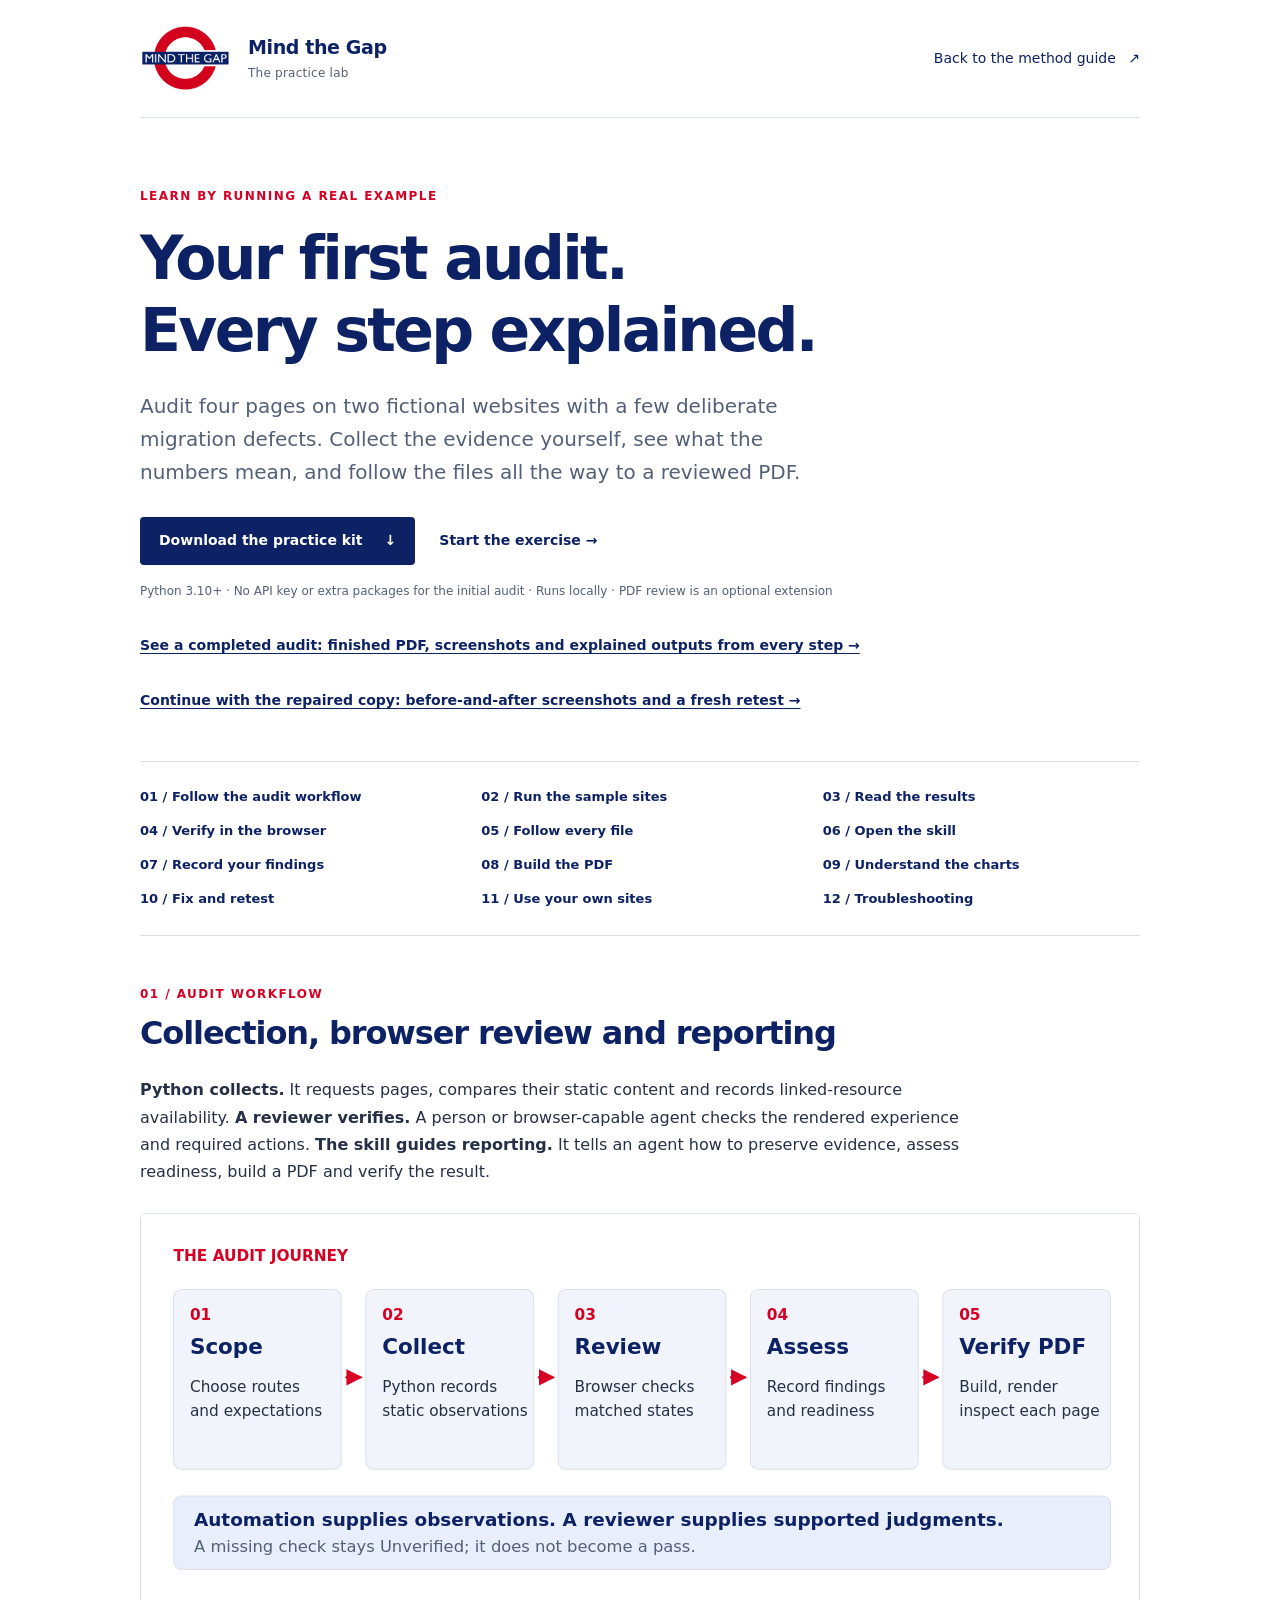
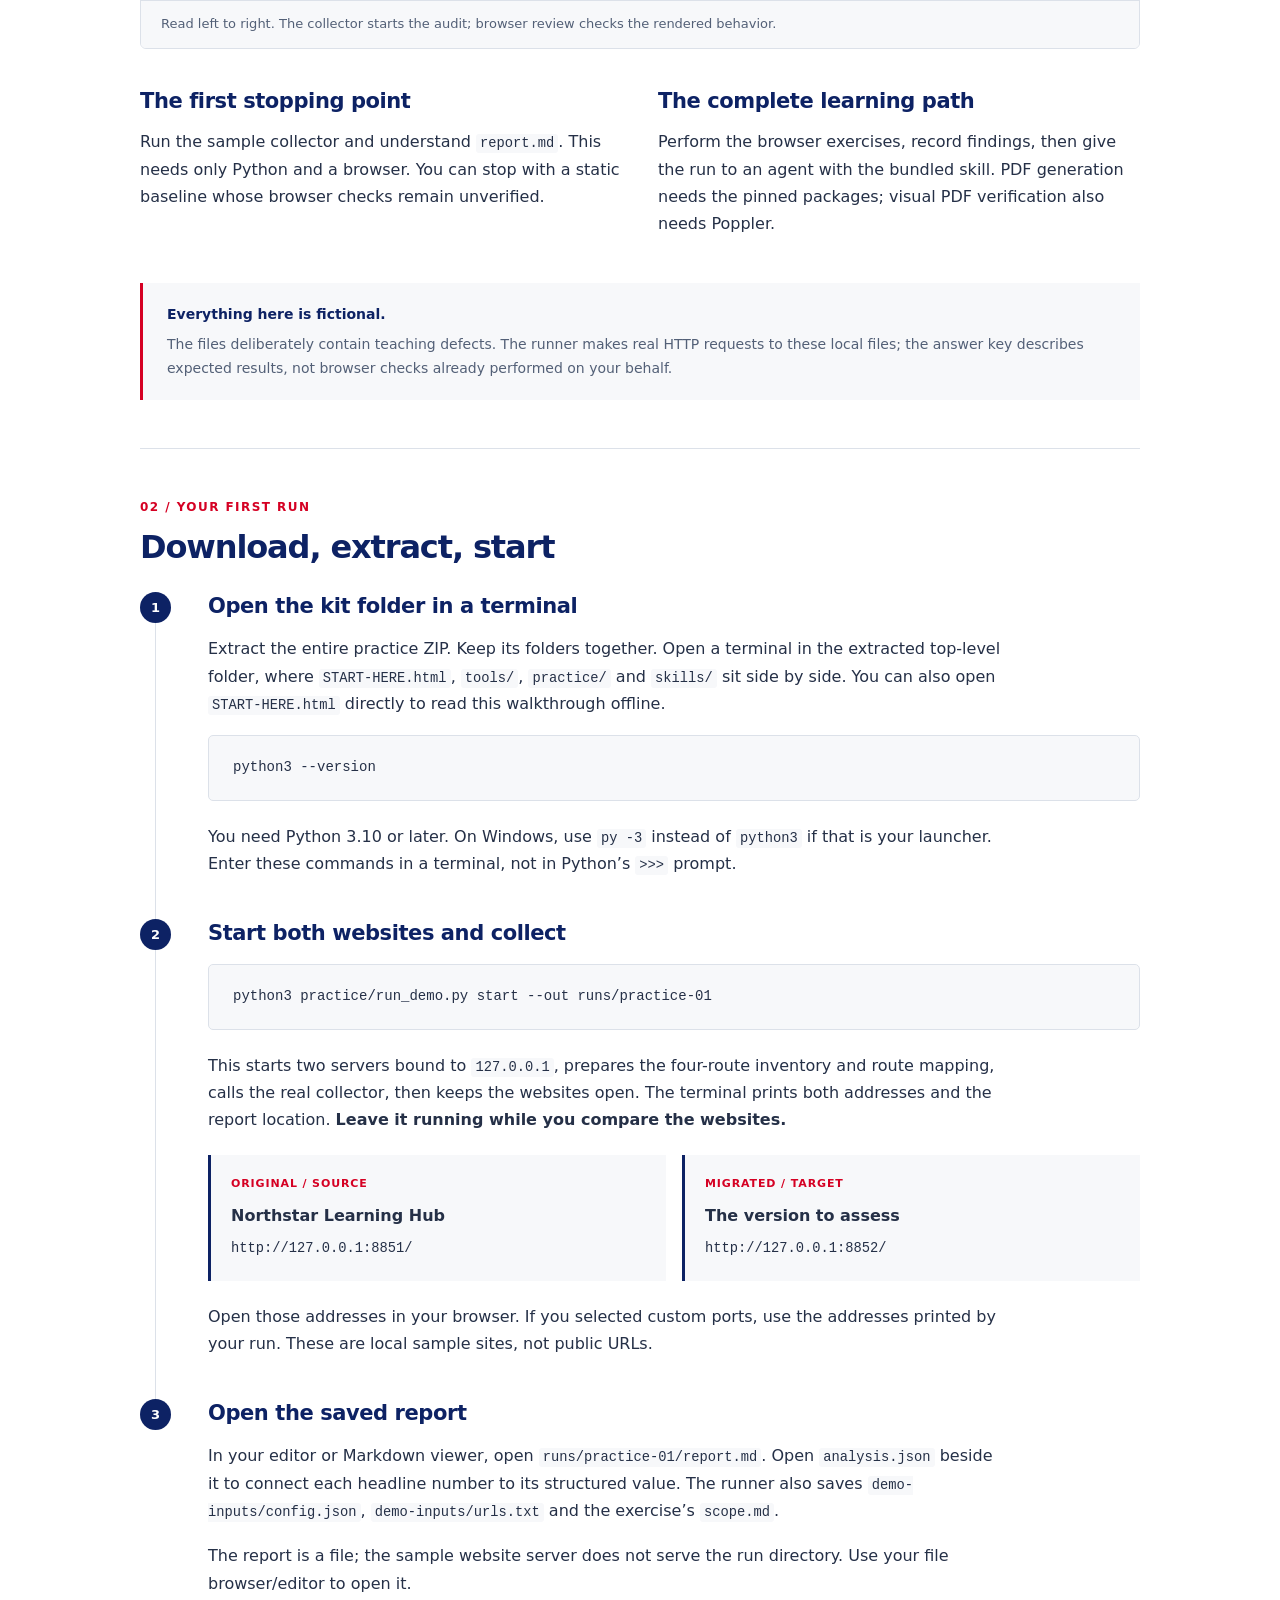
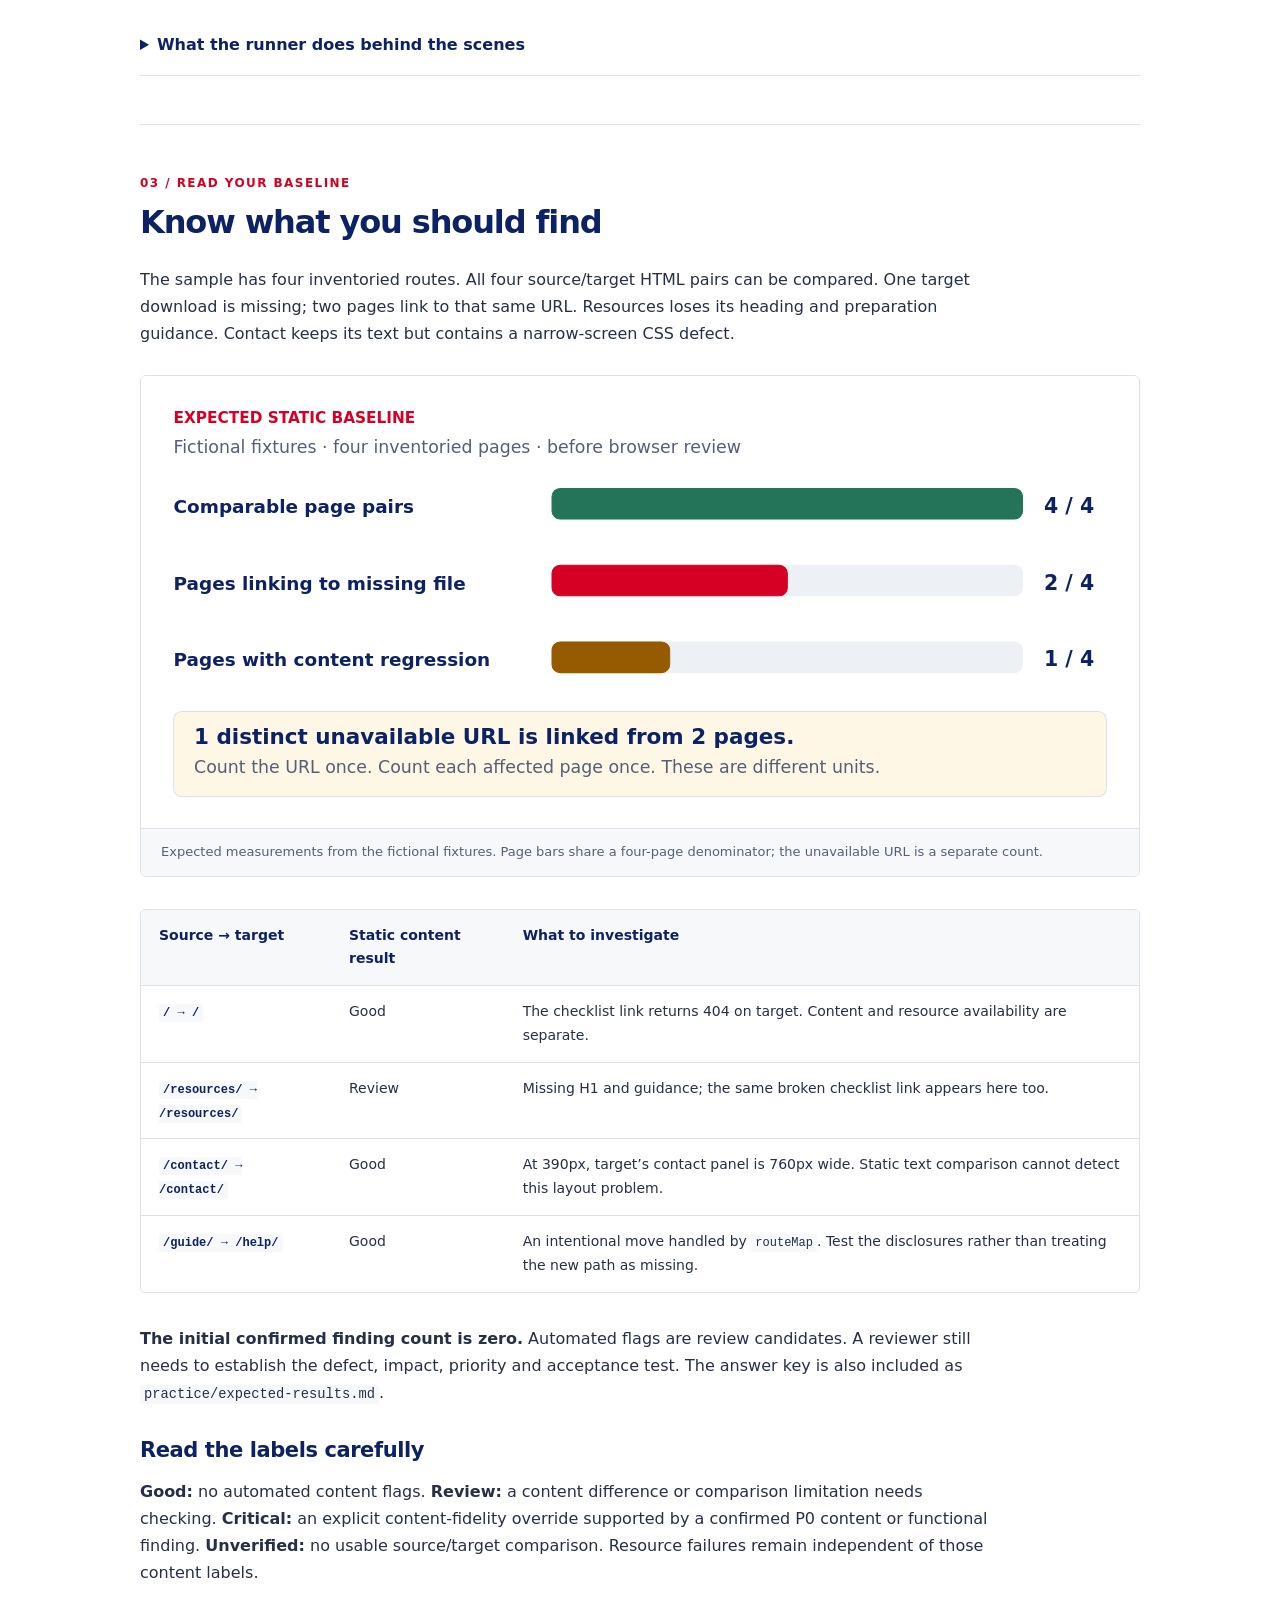
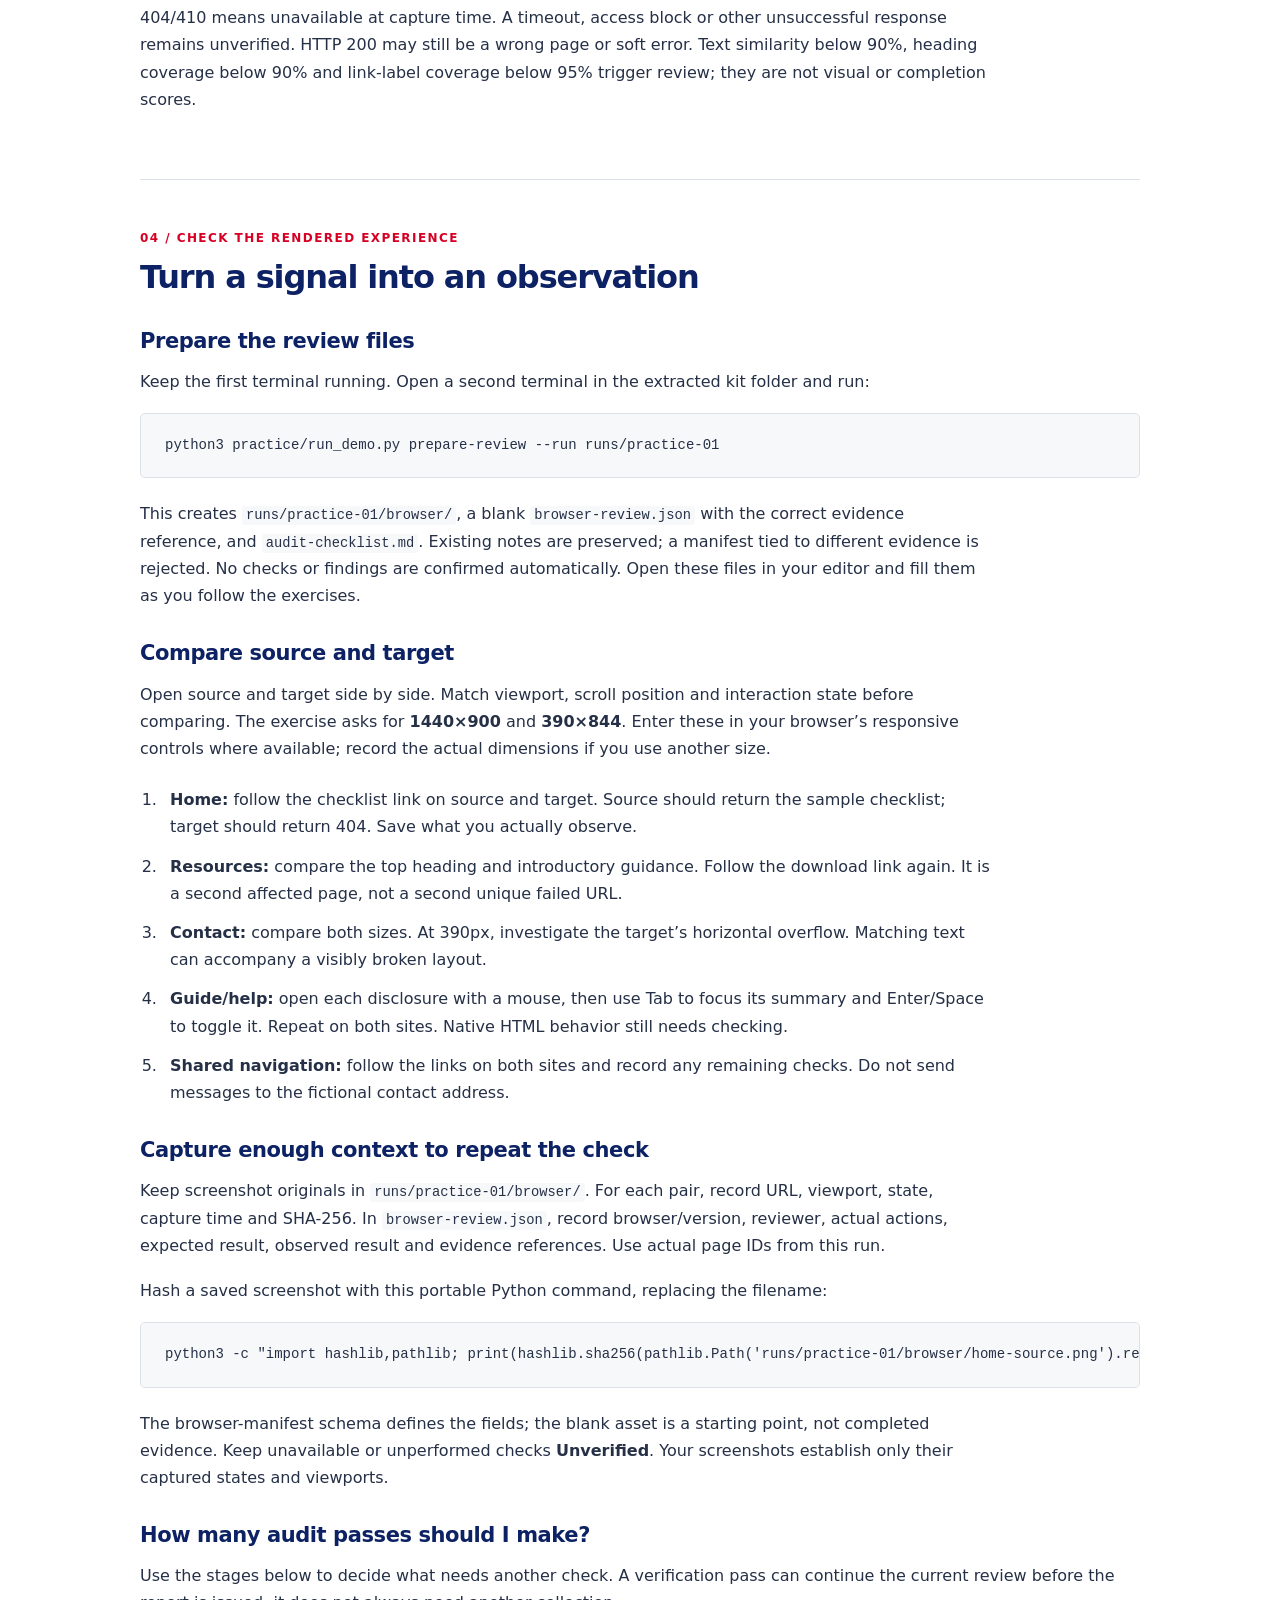
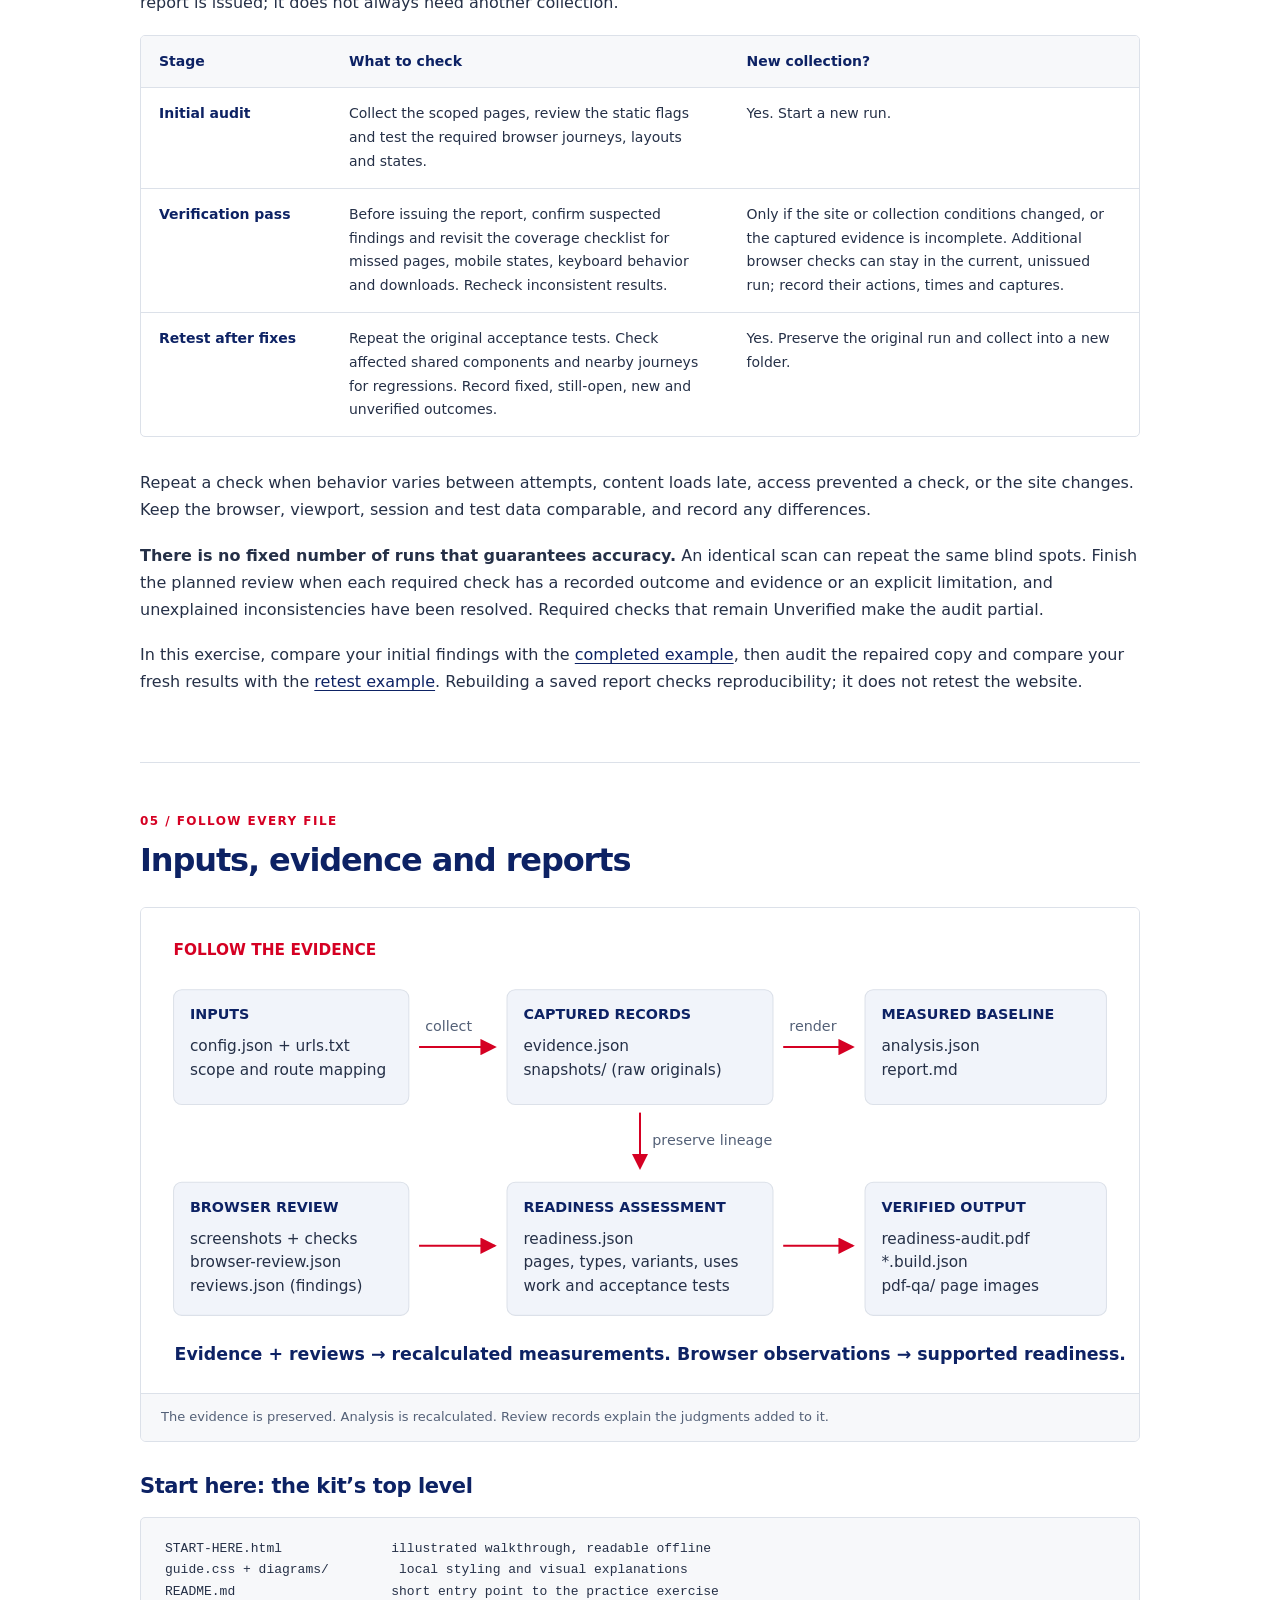
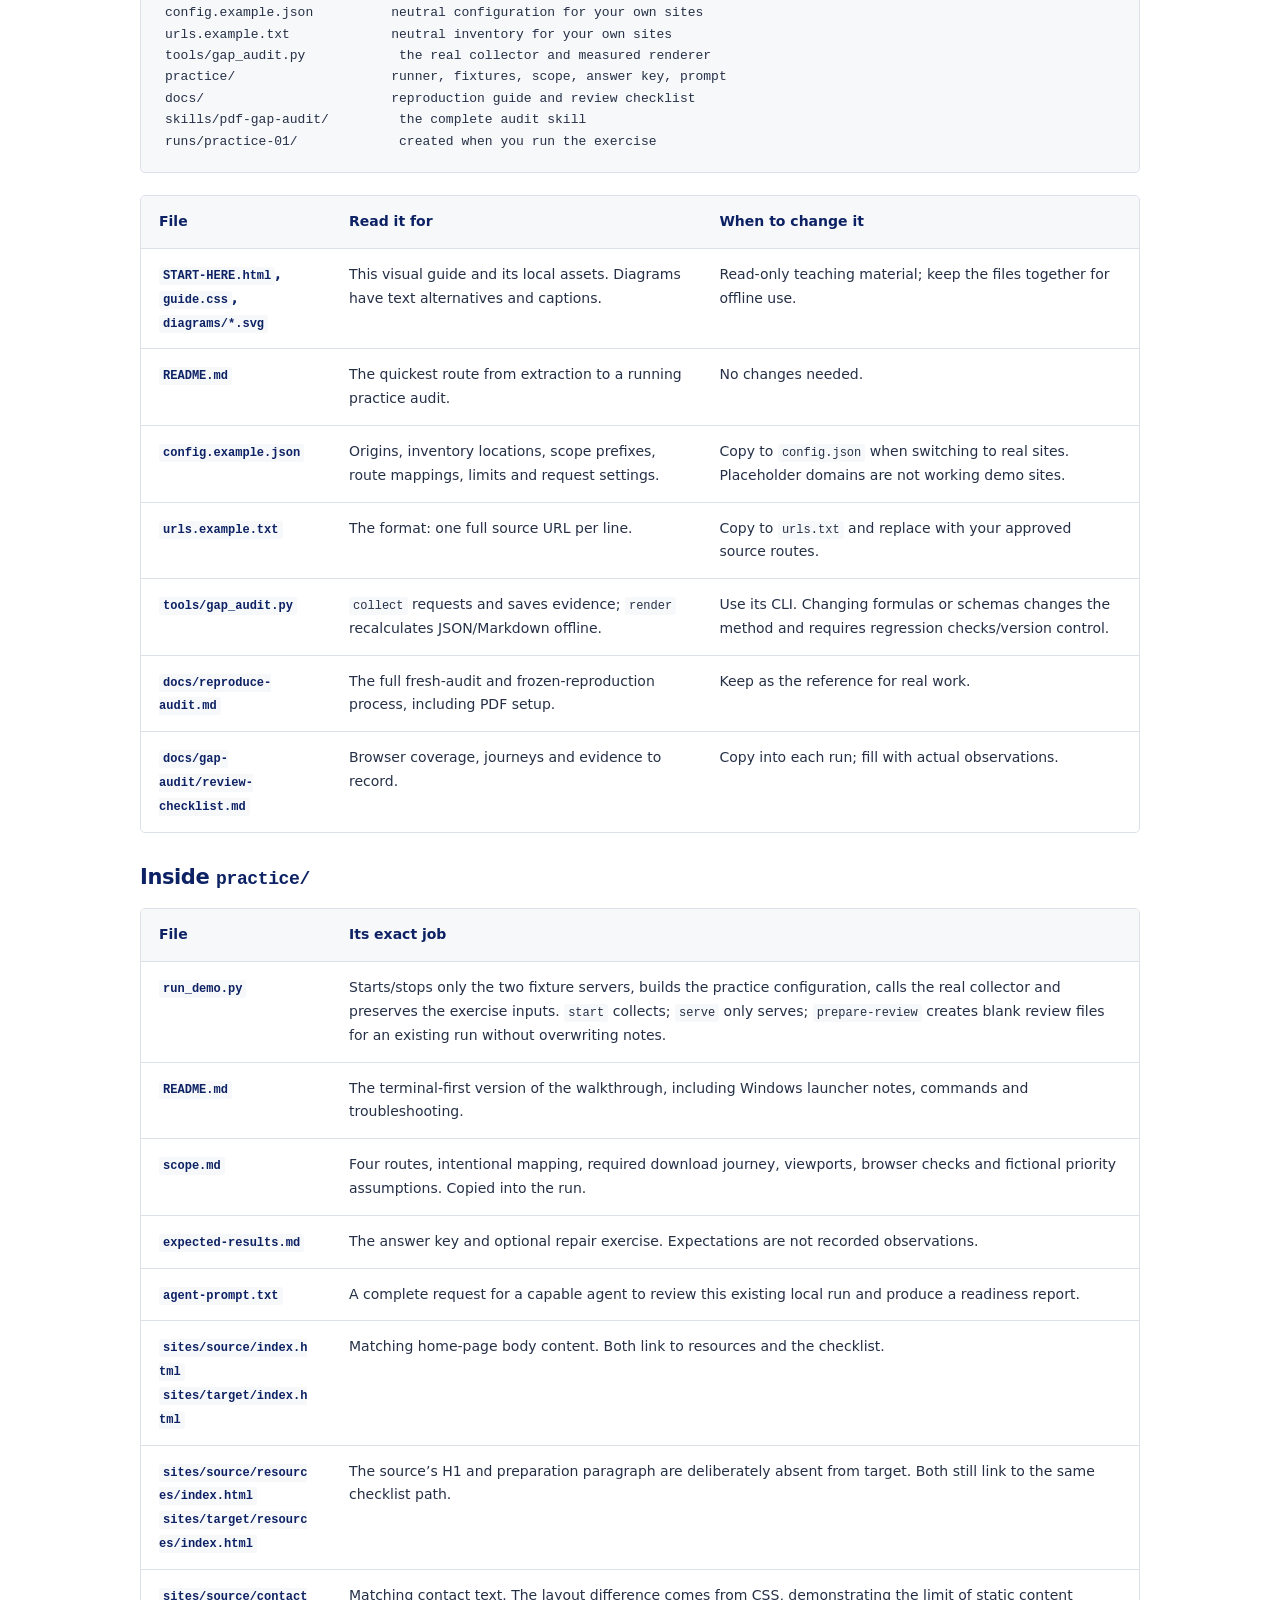
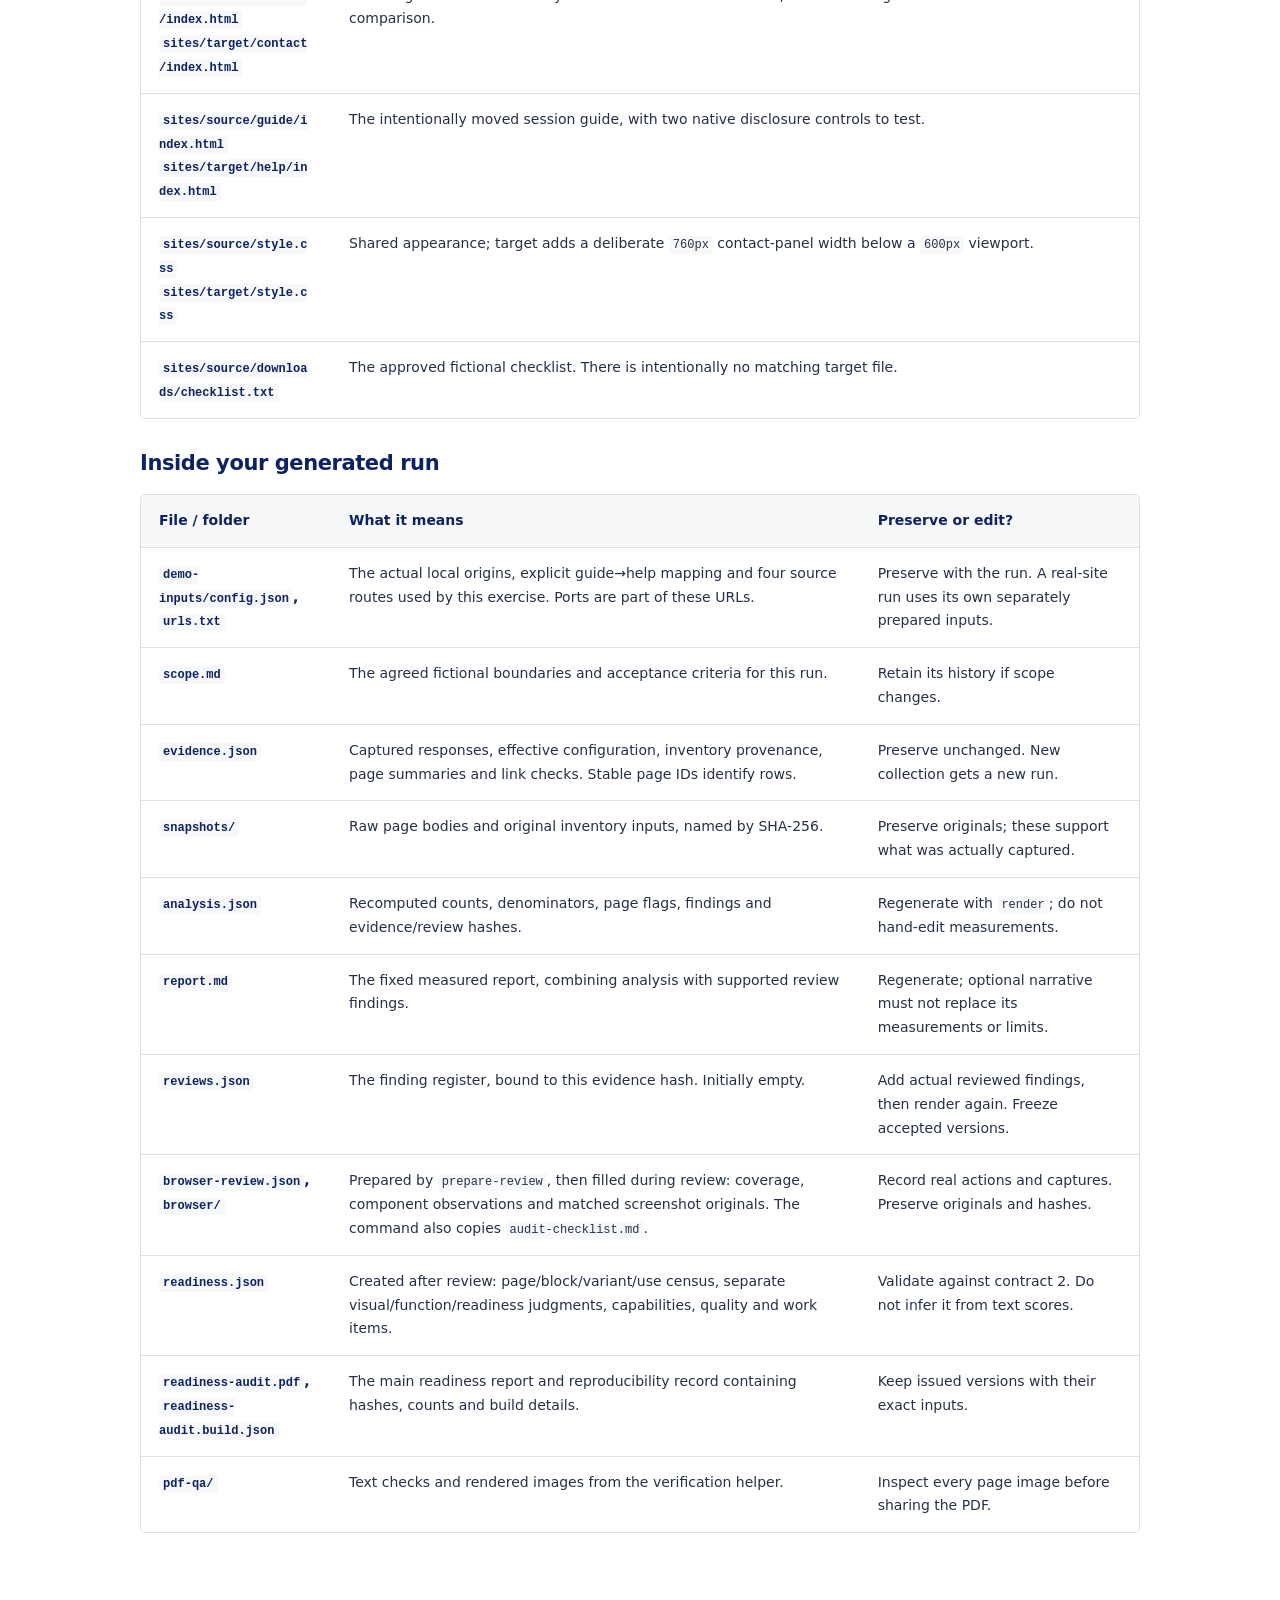
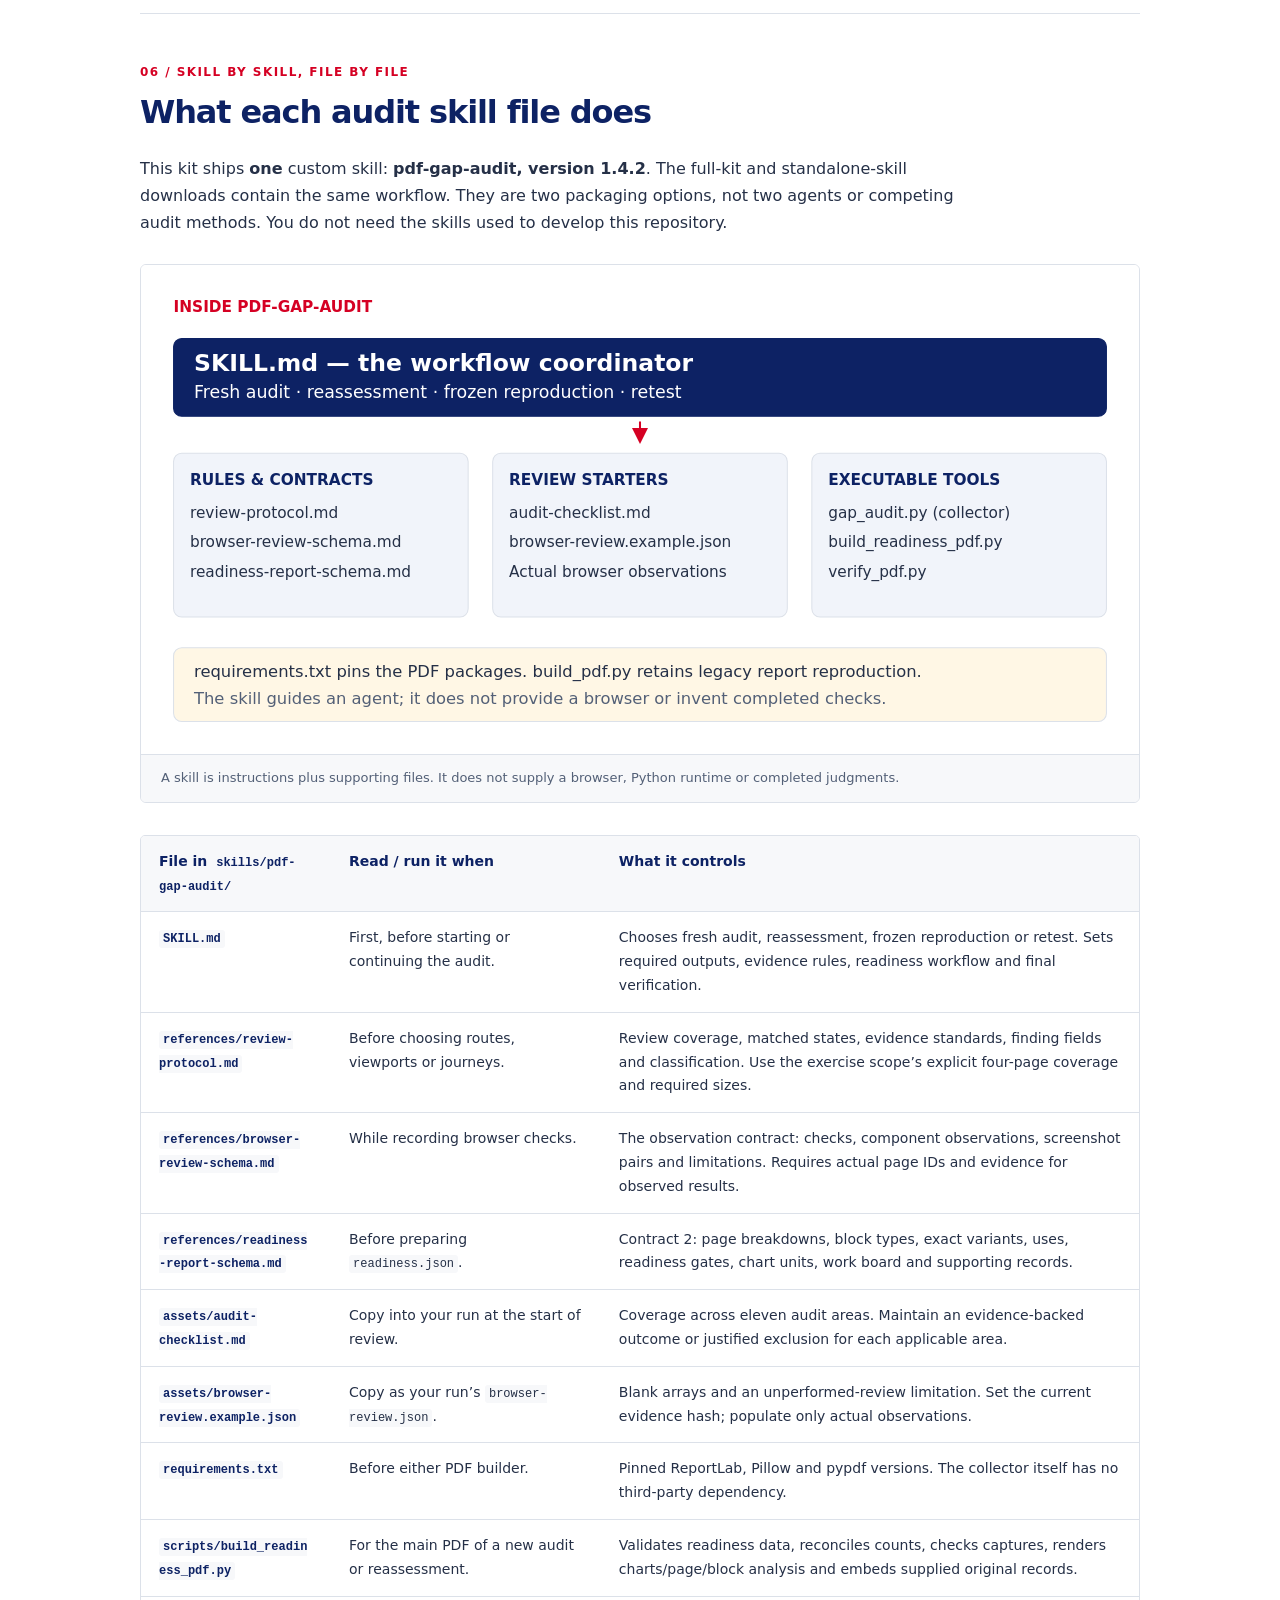
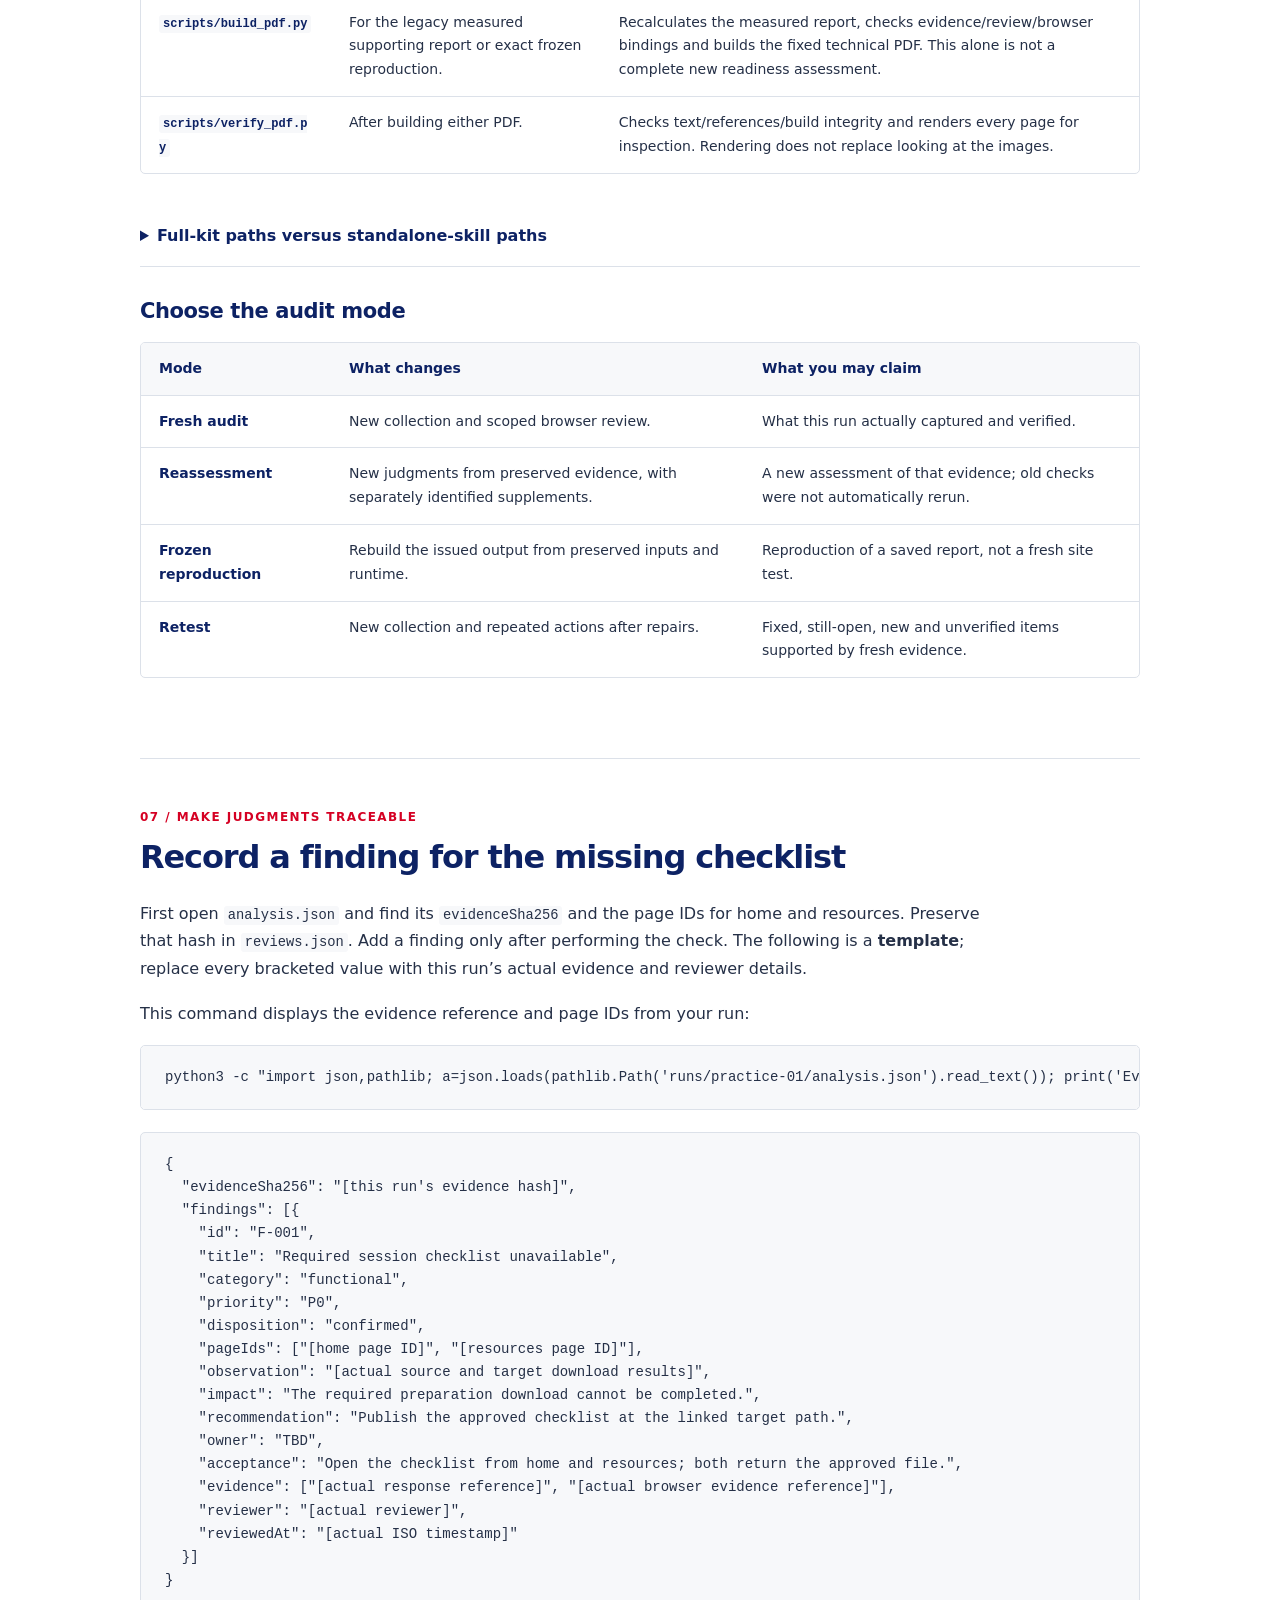
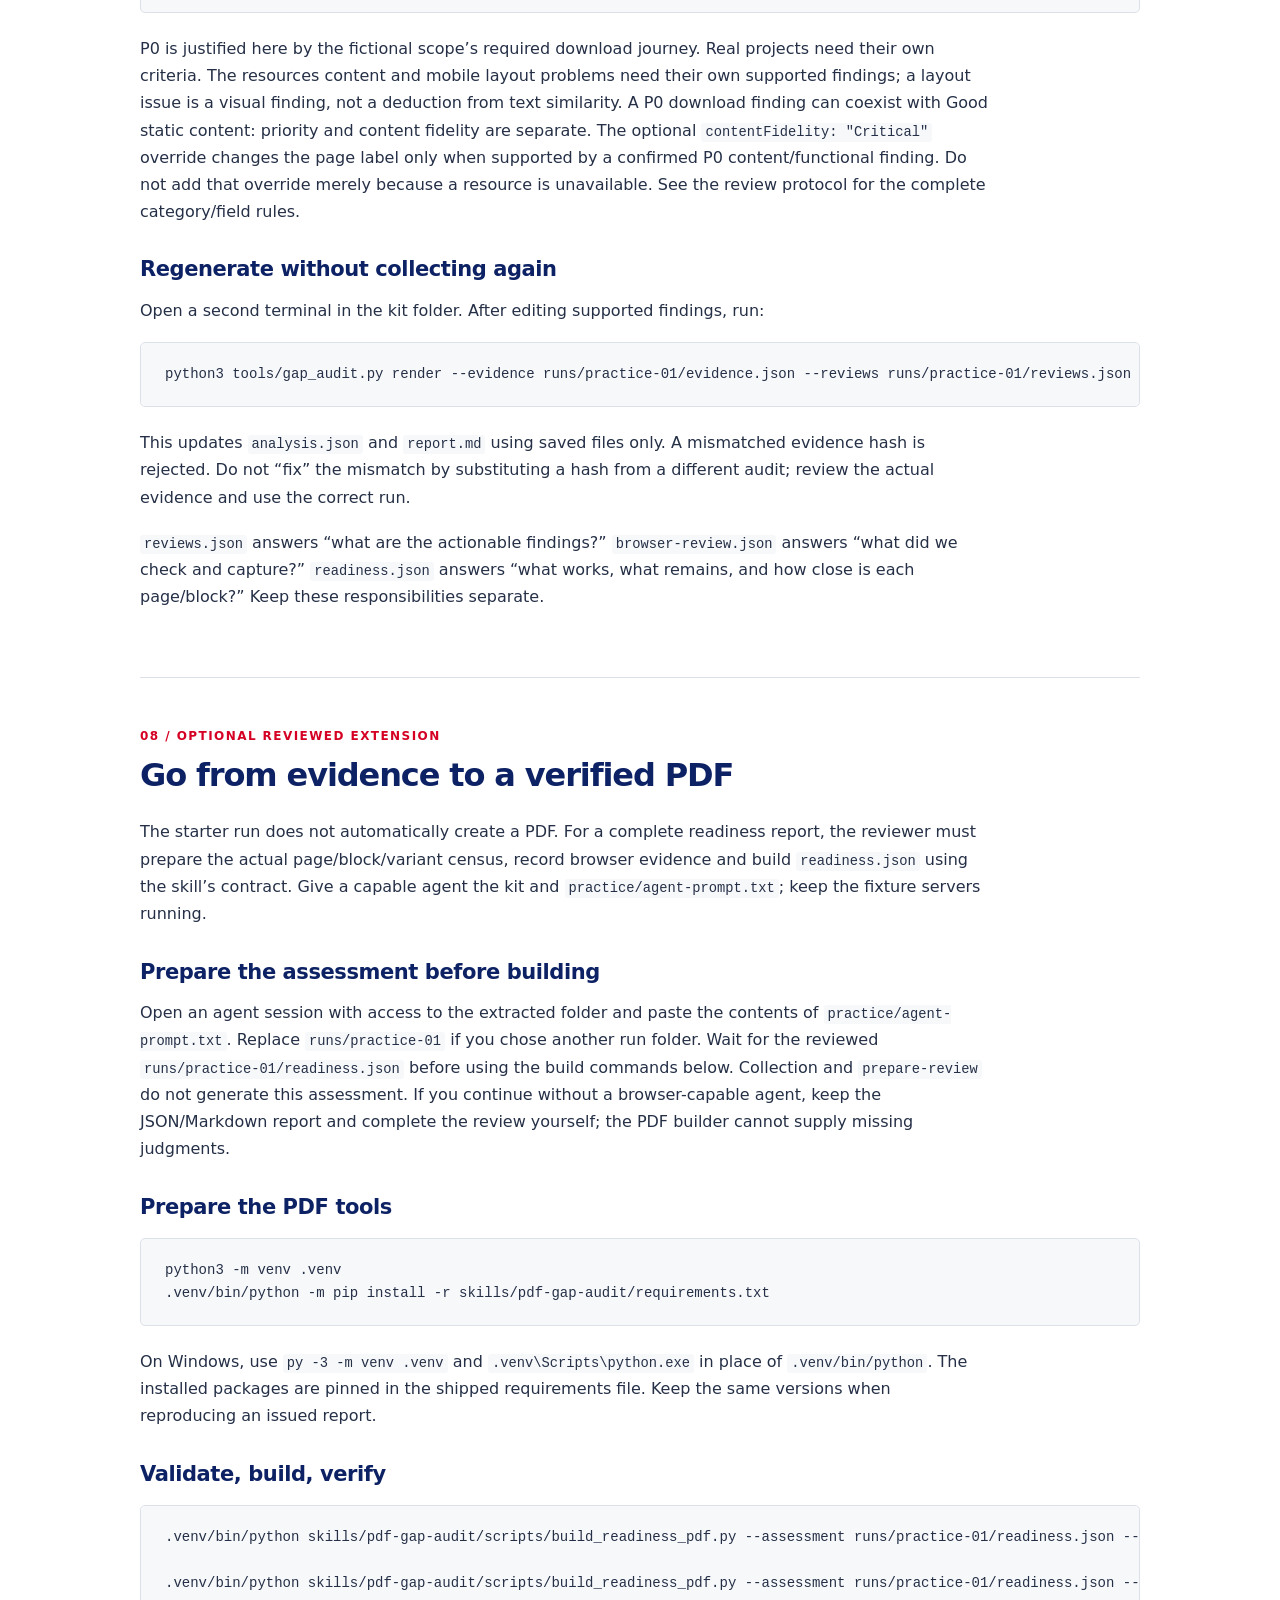
==== commit 634d2180: "Improve practice kit onboarding after fresh-download walkthrough" ====
--- a/site/practice.html
+++ b/site/practice.html
@@ -71,6 +71,9 @@
 
   <section id="browser" class="guide-section" aria-labelledby="browser-title">
     <div class="section-heading"><p class="eyebrow">04 / Check the rendered experience</p><h2 id="browser-title">Turn a signal into an observation</h2></div>
+    <h3>Prepare the review files</h3><p>Keep the first terminal running. Open a second terminal in the extracted kit folder and run:</p><pre><code>python3 practice/run_demo.py prepare-review --run runs/practice-01</code></pre>
+    <p>This creates <code>runs/practice-01/browser/</code>, a blank <code>browser-review.json</code> with the correct evidence reference, and <code>audit-checklist.md</code>. Existing notes are preserved; a manifest tied to different evidence is rejected. No checks or findings are confirmed automatically. Open these files in your editor and fill them as you follow the exercises.</p>
+    <h3>Compare source and target</h3>
     <p>Open source and target side by side. Match viewport, scroll position and interaction state before comparing. The exercise asks for <strong>1440×900</strong> and <strong>390×844</strong>. Enter these in your browser’s responsive controls where available; record the actual dimensions if you use another size.</p>
     <ol class="process">
       <li><strong>Home:</strong> follow the checklist link on source and target. Source should return the sample checklist; target should return 404. Save what you actually observe.</li>
@@ -121,7 +124,7 @@
     </tbody></table></div>
     <h3>Inside <code>practice/</code></h3>
     <div class="table-scroll" tabindex="0" role="region" aria-label="Practice files explained"><table><thead><tr><th scope="col">File</th><th scope="col">Its exact job</th></tr></thead><tbody>
-      <tr><th scope="row"><code>run_demo.py</code></th><td>Starts/stops only the two fixture servers, builds the practice configuration, calls the real collector and preserves the exercise inputs. <code>start</code> collects; <code>serve</code> only serves.</td></tr>
+      <tr><th scope="row"><code>run_demo.py</code></th><td>Starts/stops only the two fixture servers, builds the practice configuration, calls the real collector and preserves the exercise inputs. <code>start</code> collects; <code>serve</code> only serves; <code>prepare-review</code> creates blank review files for an existing run without overwriting notes.</td></tr>
       <tr><th scope="row"><code>README.md</code></th><td>The terminal-first version of the walkthrough, including Windows launcher notes, commands and troubleshooting.</td></tr>
       <tr><th scope="row"><code>scope.md</code></th><td>Four routes, intentional mapping, required download journey, viewports, browser checks and fictional priority assumptions. Copied into the run.</td></tr>
       <tr><th scope="row"><code>expected-results.md</code></th><td>The answer key and optional repair exercise. Expectations are not recorded observations.</td></tr>
@@ -142,7 +145,7 @@
       <tr><th scope="row"><code>analysis.json</code></th><td>Recomputed counts, denominators, page flags, findings and evidence/review hashes.</td><td>Regenerate with <code>render</code>; do not hand-edit measurements.</td></tr>
       <tr><th scope="row"><code>report.md</code></th><td>The fixed measured report, combining analysis with supported review findings.</td><td>Regenerate; optional narrative must not replace its measurements or limits.</td></tr>
       <tr><th scope="row"><code>reviews.json</code></th><td>The finding register, bound to this evidence hash. Initially empty.</td><td>Add actual reviewed findings, then render again. Freeze accepted versions.</td></tr>
-      <tr><th scope="row"><code>browser-review.json</code>, <code>browser/</code></th><td>Created during review: coverage, component observations and matched screenshot originals.</td><td>Record real actions and captures. Preserve originals and hashes.</td></tr>
+      <tr><th scope="row"><code>browser-review.json</code>, <code>browser/</code></th><td>Prepared by <code>prepare-review</code>, then filled during review: coverage, component observations and matched screenshot originals. The command also copies <code>audit-checklist.md</code>.</td><td>Record real actions and captures. Preserve originals and hashes.</td></tr>
       <tr><th scope="row"><code>readiness.json</code></th><td>Created after review: page/block/variant/use census, separate visual/function/readiness judgments, capabilities, quality and work items.</td><td>Validate against contract 2. Do not infer it from text scores.</td></tr>
       <tr><th scope="row"><code>readiness-audit.pdf</code>, <code>readiness-audit.build.json</code></th><td>The main readiness report and reproducibility record containing hashes, counts and build details.</td><td>Keep issued versions with their exact inputs.</td></tr>
       <tr><th scope="row"><code>pdf-qa/</code></th><td>Text checks and rendered images from the verification helper.</td><td>Inspect every page image before sharing the PDF.</td></tr>
@@ -151,7 +154,7 @@
 
   <section id="skill" class="guide-section" aria-labelledby="skill-title">
     <div class="section-heading"><p class="eyebrow">06 / Skill by skill, file by file</p><h2 id="skill-title">What each audit skill file does</h2></div>
-    <p>This kit ships <strong>one</strong> custom skill: <strong>pdf-gap-audit, version 1.4.1</strong>. The full-kit and standalone-skill downloads contain the same workflow. They are two packaging options, not two agents or competing audit methods. You do not need the skills used to develop this repository.</p>
+    <p>This kit ships <strong>one</strong> custom skill: <strong>pdf-gap-audit, version 1.4.2</strong>. The full-kit and standalone-skill downloads contain the same workflow. They are two packaging options, not two agents or competing audit methods. You do not need the skills used to develop this repository.</p>
     <figure class="diagram"><div class="diagram-scroll" tabindex="0" role="region" aria-label="Audit skill anatomy diagram"><img src="./diagrams/skill-map.svg" alt="SKILL.md orchestrates the audit. Protocol, checklist and schemas define review and data. The collector, readiness builder and verification helper execute different stages. A browser-capable reviewer supplies the observations."></div><figcaption>A skill is instructions plus supporting files. It does not supply a browser, Python runtime or completed judgments.</figcaption></figure>
     <div class="table-scroll" tabindex="0" role="region" aria-label="Every bundled skill file"><table><thead><tr><th scope="col">File in <code>skills/pdf-gap-audit/</code></th><th scope="col">Read / run it when</th><th scope="col">What it controls</th></tr></thead><tbody>
       <tr><th scope="row"><code>SKILL.md</code></th><td>First, before starting or continuing the audit.</td><td>Chooses fresh audit, reassessment, frozen reproduction or retest. Sets required outputs, evidence rules, readiness workflow and final verification.</td></tr>
@@ -172,6 +175,7 @@
   <section id="review" class="guide-section" aria-labelledby="review-title">
     <div class="section-heading"><p class="eyebrow">07 / Make judgments traceable</p><h2 id="review-title">Record a finding for the missing checklist</h2></div>
     <p>First open <code>analysis.json</code> and find its <code>evidenceSha256</code> and the page IDs for home and resources. Preserve that hash in <code>reviews.json</code>. Add a finding only after performing the check. The following is a <strong>template</strong>; replace every bracketed value with this run’s actual evidence and reviewer details.</p>
+    <p>This command displays the evidence reference and page IDs from your run:</p><pre><code>python3 -c "import json,pathlib; a=json.loads(pathlib.Path('runs/practice-01/analysis.json').read_text()); print('Evidence SHA-256:',a['evidenceSha256']); [print(r['id'],r['route']) for r in a['rows']]"</code></pre>
     <pre><code>{
   "evidenceSha256": "[this run's evidence hash]",
   "findings": [{
@@ -199,6 +203,7 @@
   <section id="pdf" class="guide-section" aria-labelledby="pdf-title">
     <div class="section-heading"><p class="eyebrow">08 / Optional reviewed extension</p><h2 id="pdf-title">Go from evidence to a verified PDF</h2></div>
     <p>The starter run does not automatically create a PDF. For a complete readiness report, the reviewer must prepare the actual page/block/variant census, record browser evidence and build <code>readiness.json</code> using the skill’s contract. Give a capable agent the kit and <code>practice/agent-prompt.txt</code>; keep the fixture servers running.</p>
+    <h3>Prepare the assessment before building</h3><p>Open an agent session with access to the extracted folder and paste the contents of <code>practice/agent-prompt.txt</code>. Replace <code>runs/practice-01</code> if you chose another run folder. Wait for the reviewed <code>runs/practice-01/readiness.json</code> before using the build commands below. Collection and <code>prepare-review</code> do not generate this assessment. If you continue without a browser-capable agent, keep the JSON/Markdown report and complete the review yourself; the PDF builder cannot supply missing judgments.</p>
     <h3>Prepare the PDF tools</h3><pre><code>python3 -m venv .venv
 .venv/bin/python -m pip install -r skills/pdf-gap-audit/requirements.txt</code></pre><p>On Windows, use <code>py -3 -m venv .venv</code> and <code>.venv\Scripts\python.exe</code> in place of <code>.venv/bin/python</code>. The installed packages are pinned in the shipped requirements file. Keep the same versions when reproducing an issued report.</p>
     <h3>Validate, build, verify</h3><pre><code>.venv/bin/python skills/pdf-gap-audit/scripts/build_readiness_pdf.py --assessment runs/practice-01/readiness.json --validate-only
@@ -226,7 +231,8 @@
 
   <section id="retest" class="guide-section" aria-labelledby="retest-title">
     <div class="section-heading"><p class="eyebrow">10 / Learn the repair loop</p><h2 id="retest-title">Fix a copy, keep the first run</h2></div>
-    <p>Copy the extracted kit before editing the fixtures. In that copy, restore the resources H1/guidance, add the approved sample checklist to target’s missing download path, and remove the 760px mobile rule from target CSS. The answer key identifies the exact files.</p><pre><code>python3 practice/run_demo.py start --out runs/practice-fixed-01</code></pre><p>Stop an existing fixture server before starting another on the same ports. Repeat the original routes, sizes, states and acceptance tests. You should now expect no unavailable target download and no resources content regression; browser behavior still needs fresh verification.</p>
+    <h3>Run the included repaired copy</h3><p>The kit includes <code>practice/sites-repaired/</code> with the three target repairs. The original flawed sites remain under <code>practice/sites/</code>. From the kit folder, start a fresh retest:</p><pre><code>python3 practice/run_demo.py start --sites repaired --out runs/practice-fixed-01</code></pre><p>This copy uses ports 8861/8862 by default, so the original sites can remain open on 8851/8852. In the second terminal, prepare its separate review files:</p><pre><code>python3 practice/run_demo.py prepare-review --run runs/practice-fixed-01</code></pre><p>Use <code>runs/practice-fixed-01</code> in subsequent review, render and PDF commands. Repeat the original routes, sizes, states and acceptance tests. Expect no unavailable target download and no resources content flag; verify the restored content, document identity and mobile layout in the browser. An empty new finding list alone does not prove the repairs passed. The <a href="./retest.html">before-and-after lesson</a> shows the completed comparison.</p>
+    <details class="explain"><summary>Repair a copy yourself instead</summary><p>Copy the extracted kit before editing <code>practice/sites/target/</code>. Restore the resources H1/guidance, add the approved checklist at the missing download path, and remove the 760px mobile CSS rule. The answer key identifies the exact files. Stop any original fixture servers using ports 8851/8852, then run the command below from your edited kit copy. The default selection serves your edited <code>practice/sites/</code> files.</p><pre><code>python3 practice/run_demo.py start --out runs/practice-fixed-01</code></pre></details>
     <p>Preserve both runs. Record fixed, still-open, new and unverified items against the new evidence. Do not overwrite the baseline or relabel an old screenshot as a fresh retest.</p>
   </section>
 
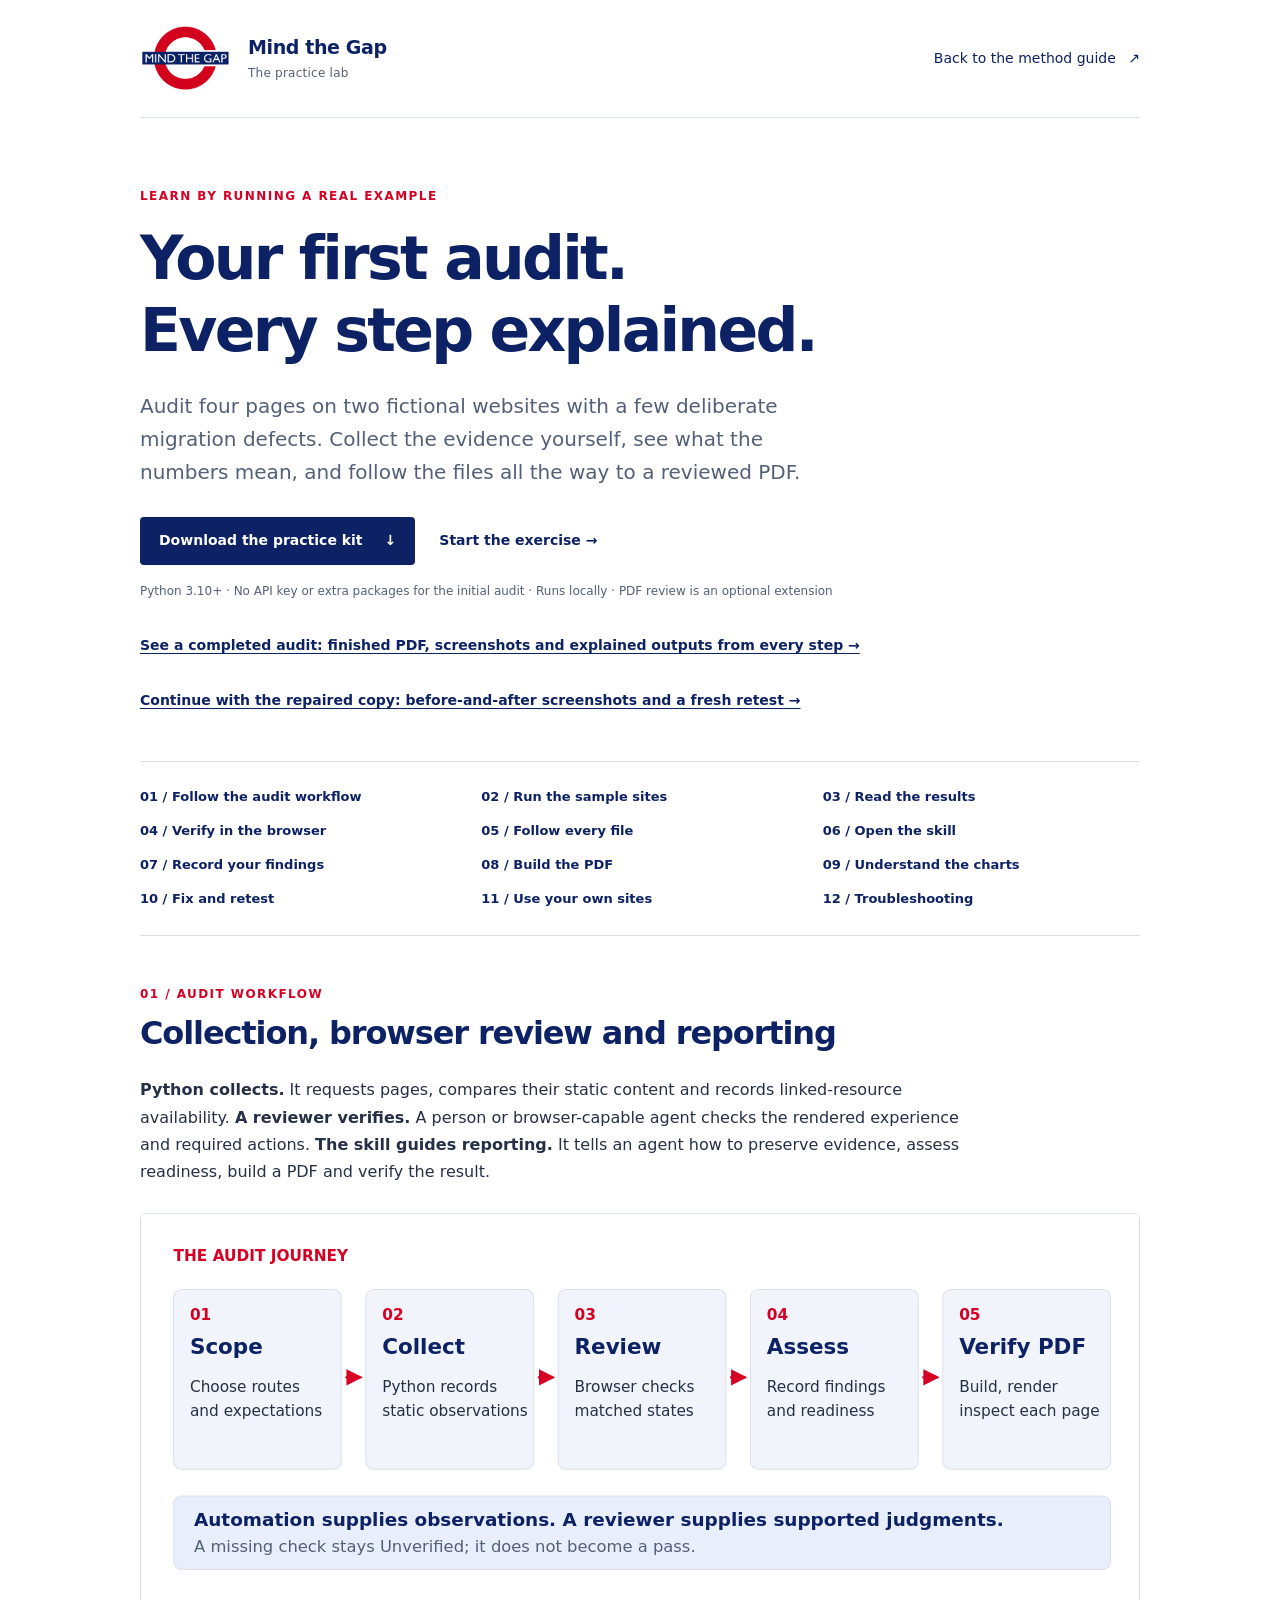
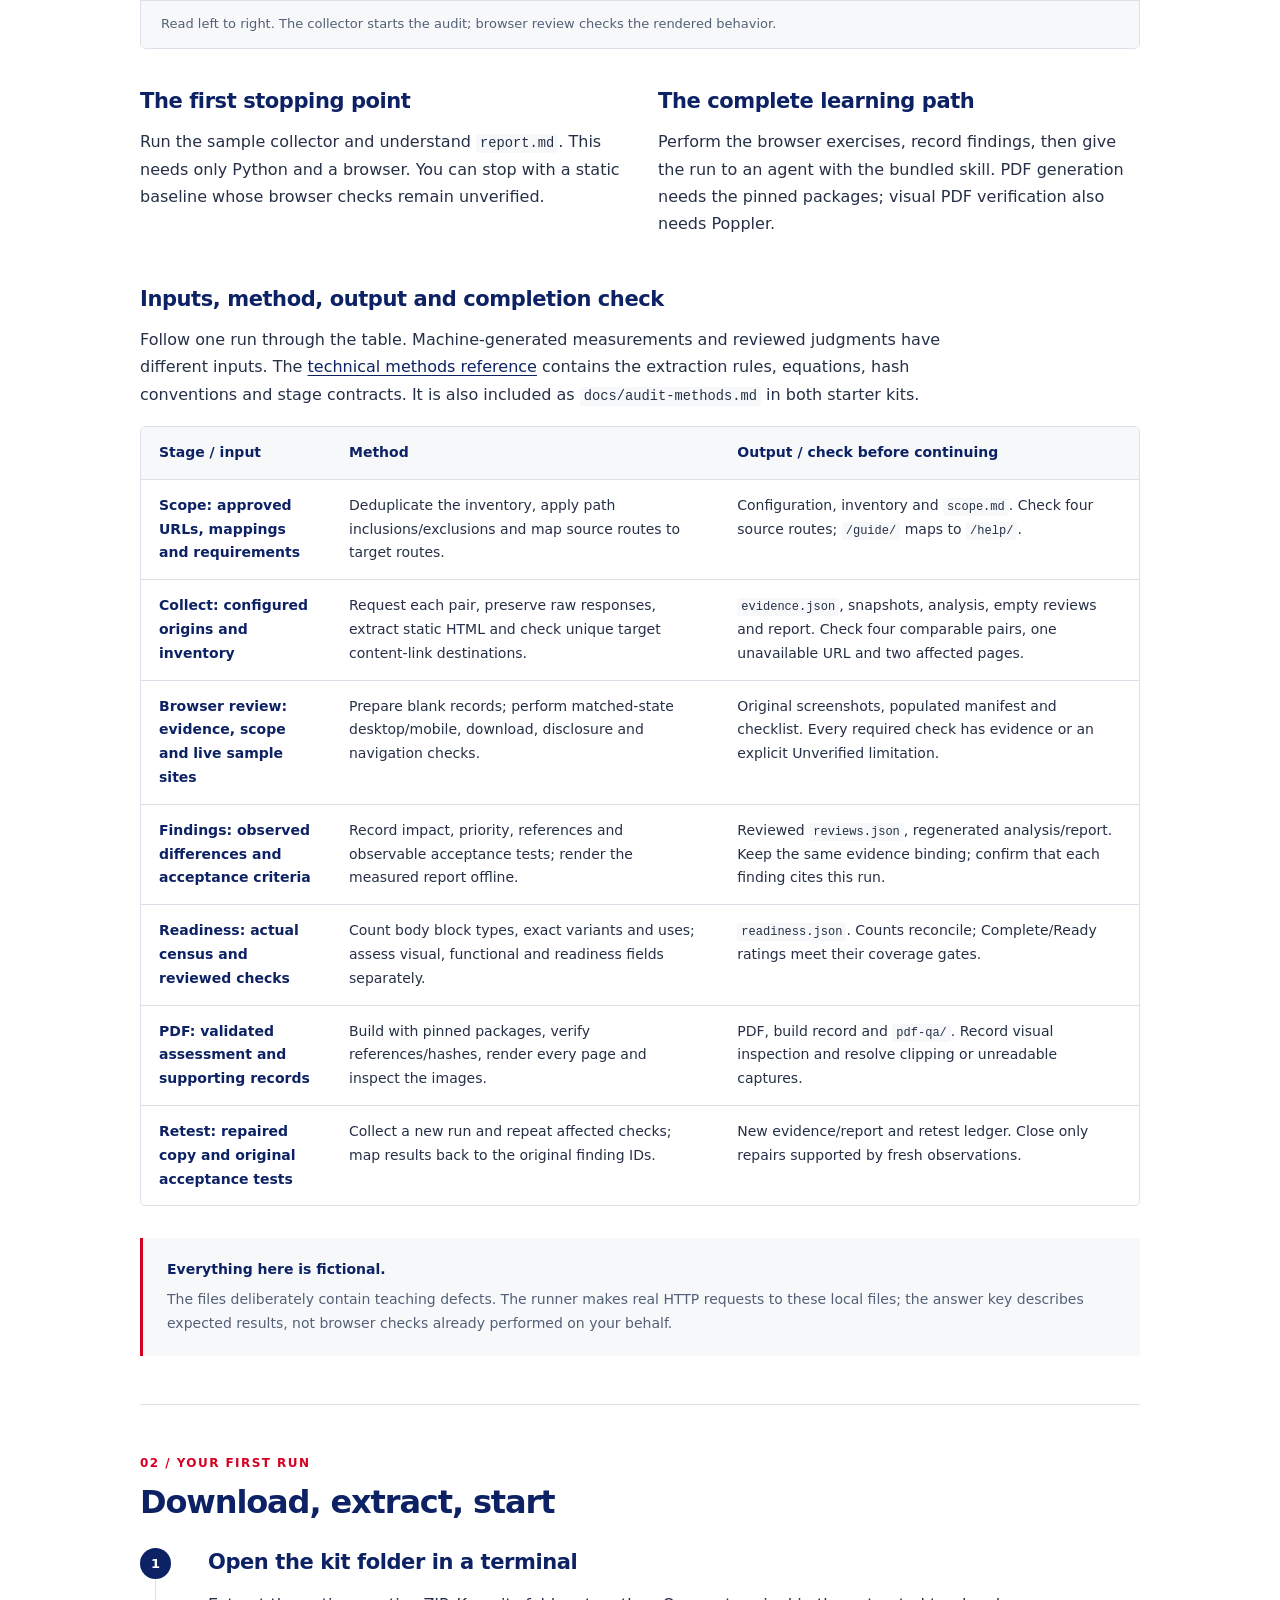
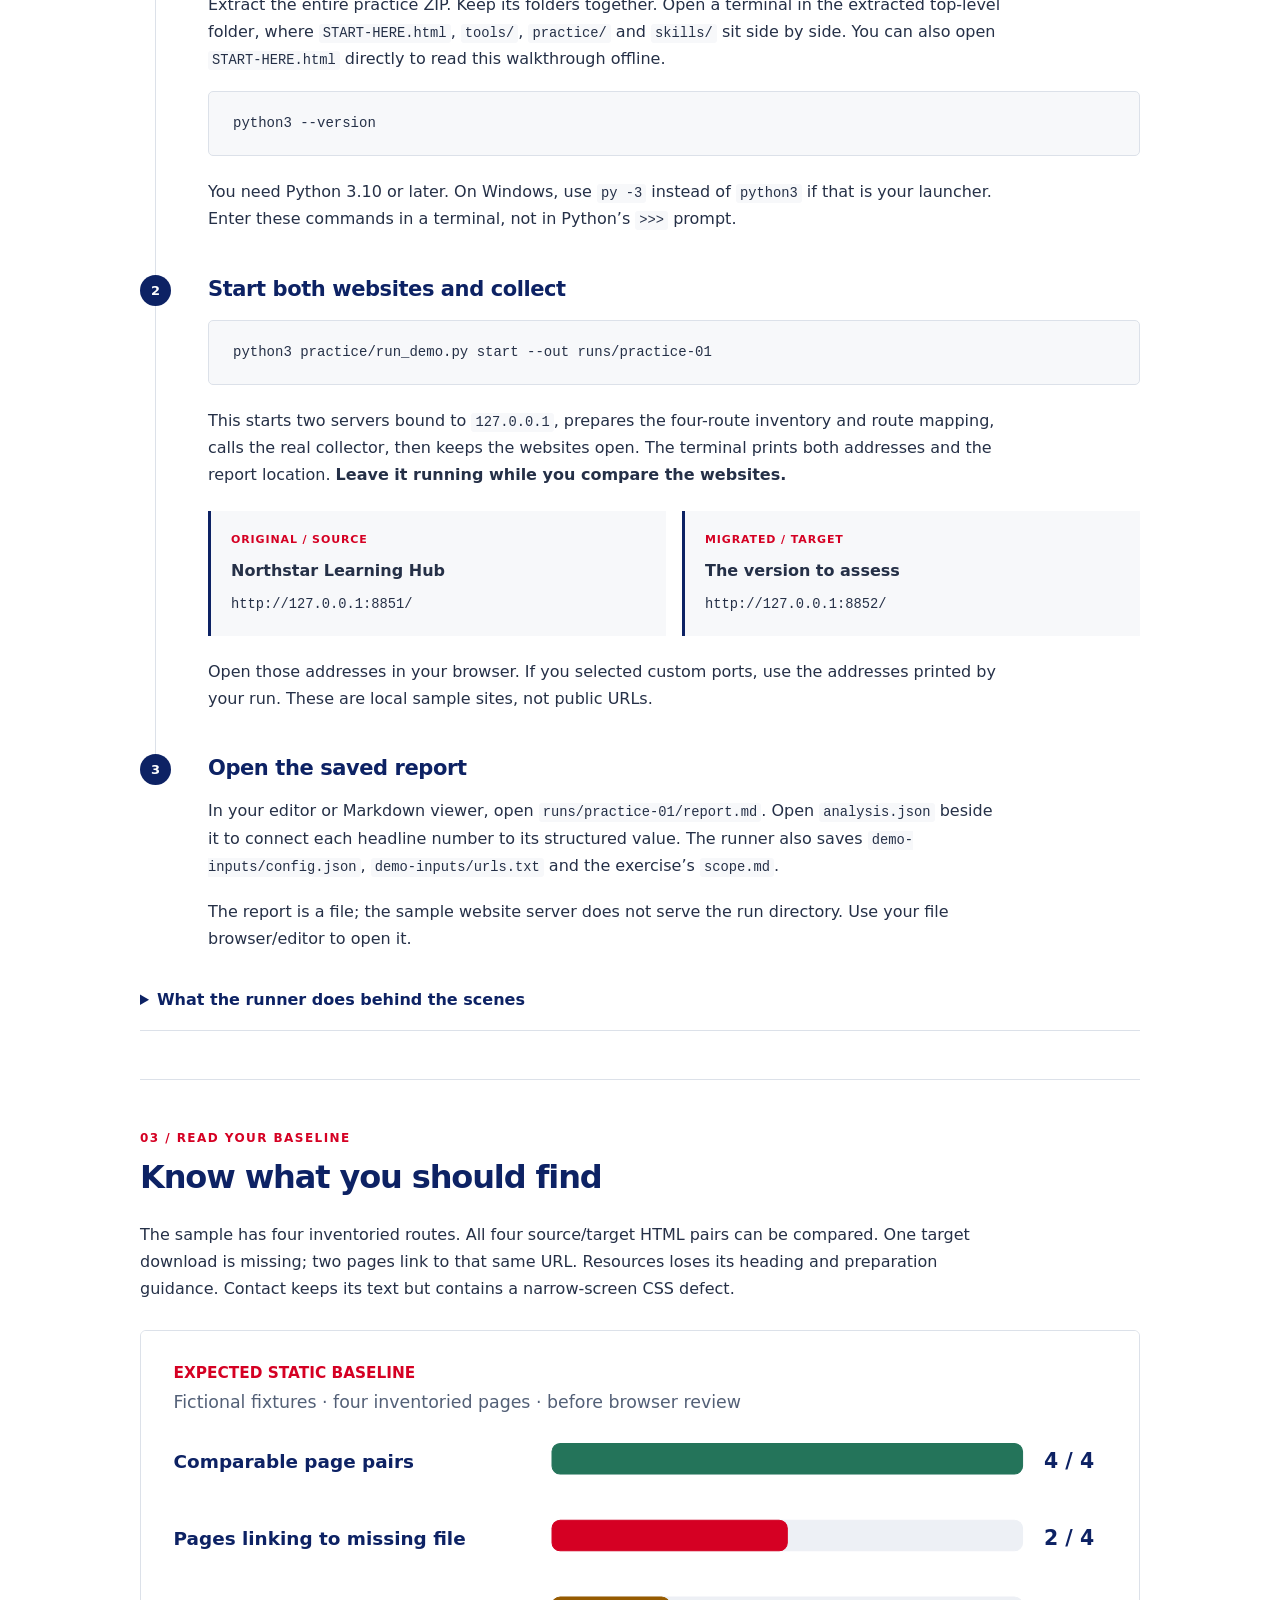
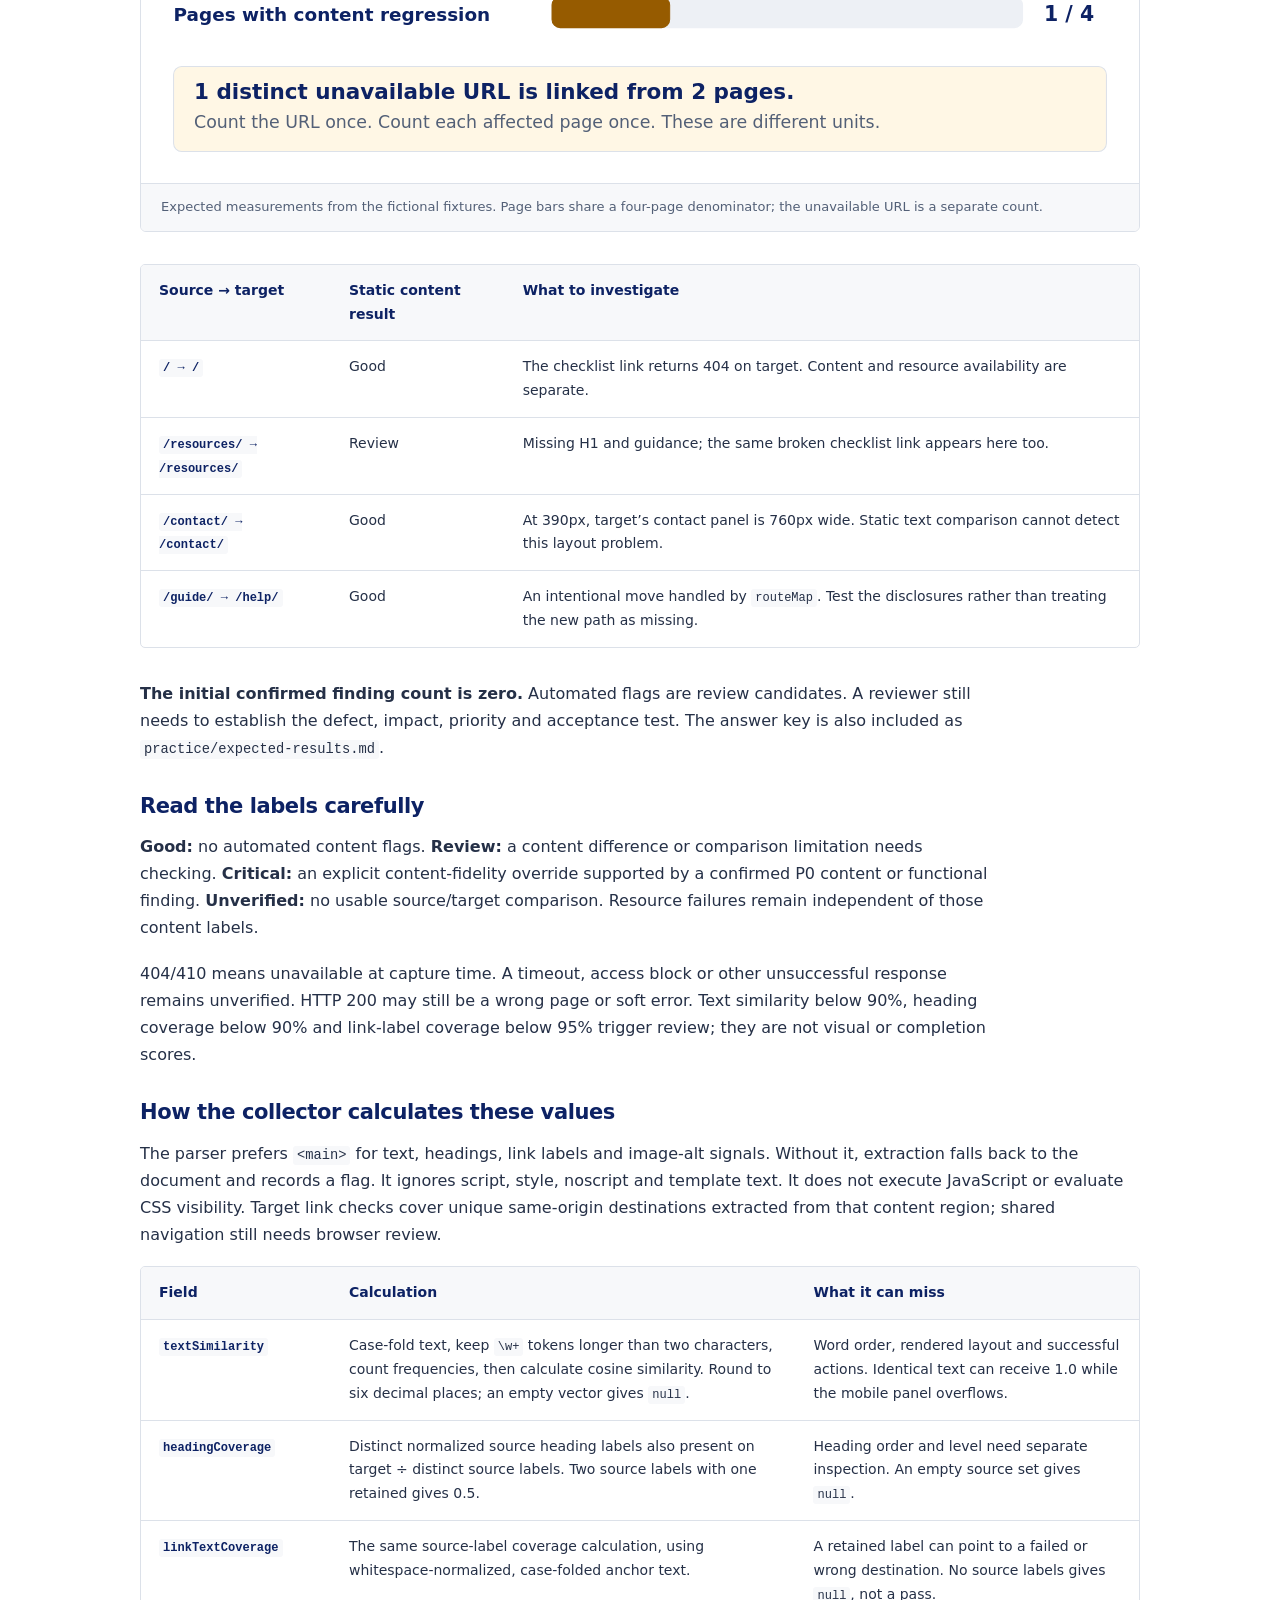
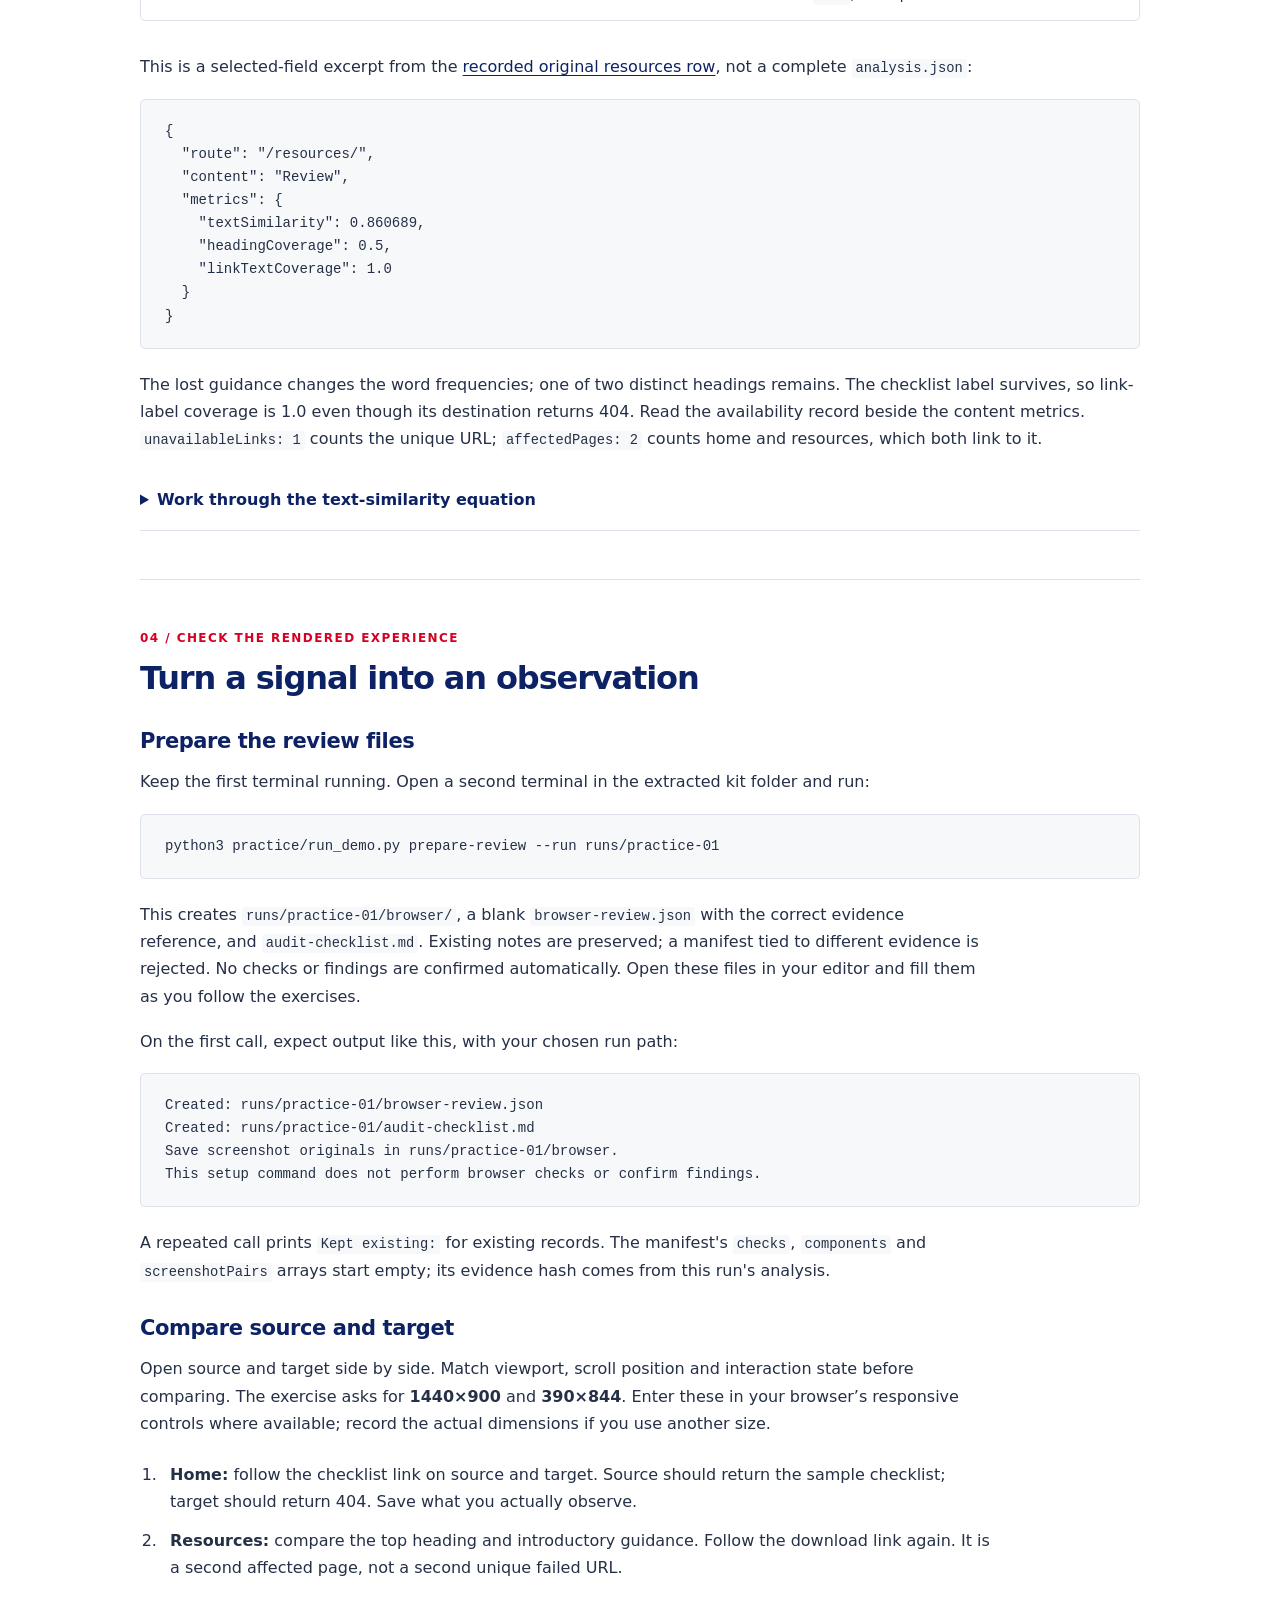
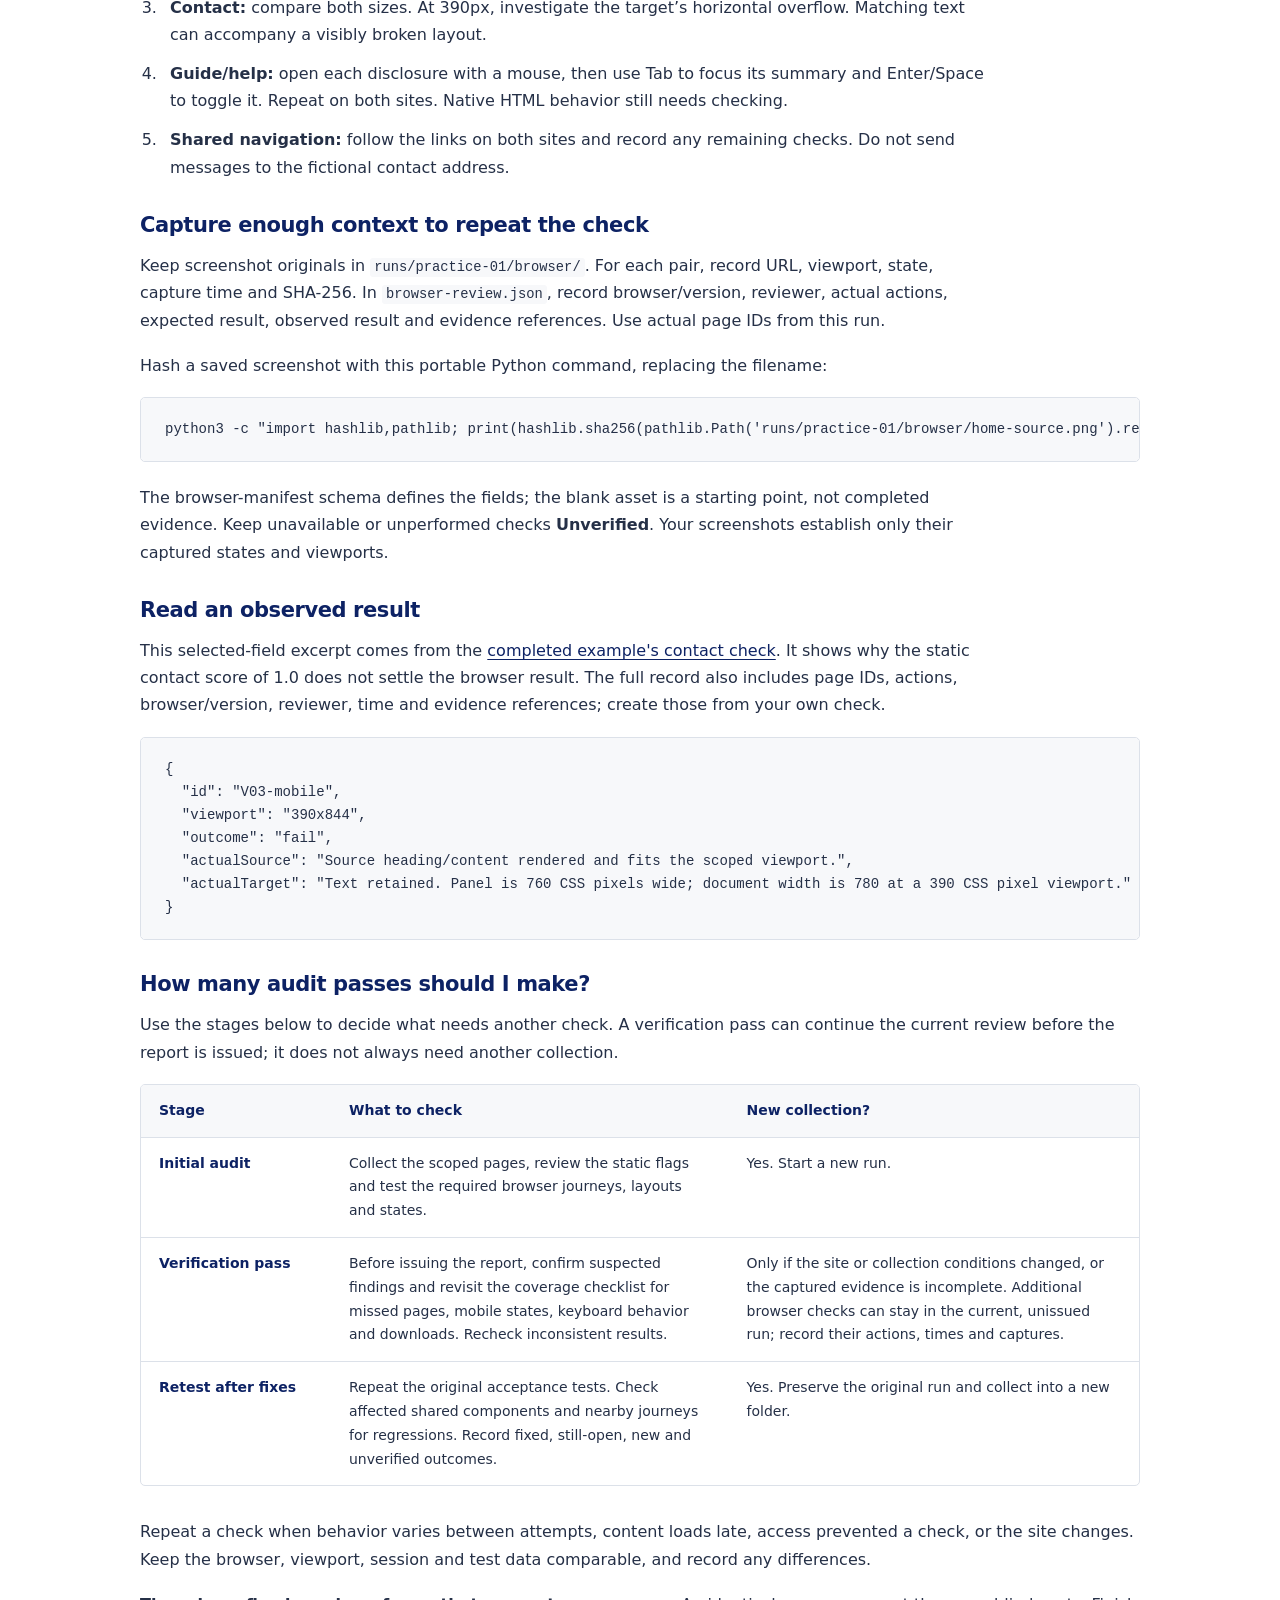
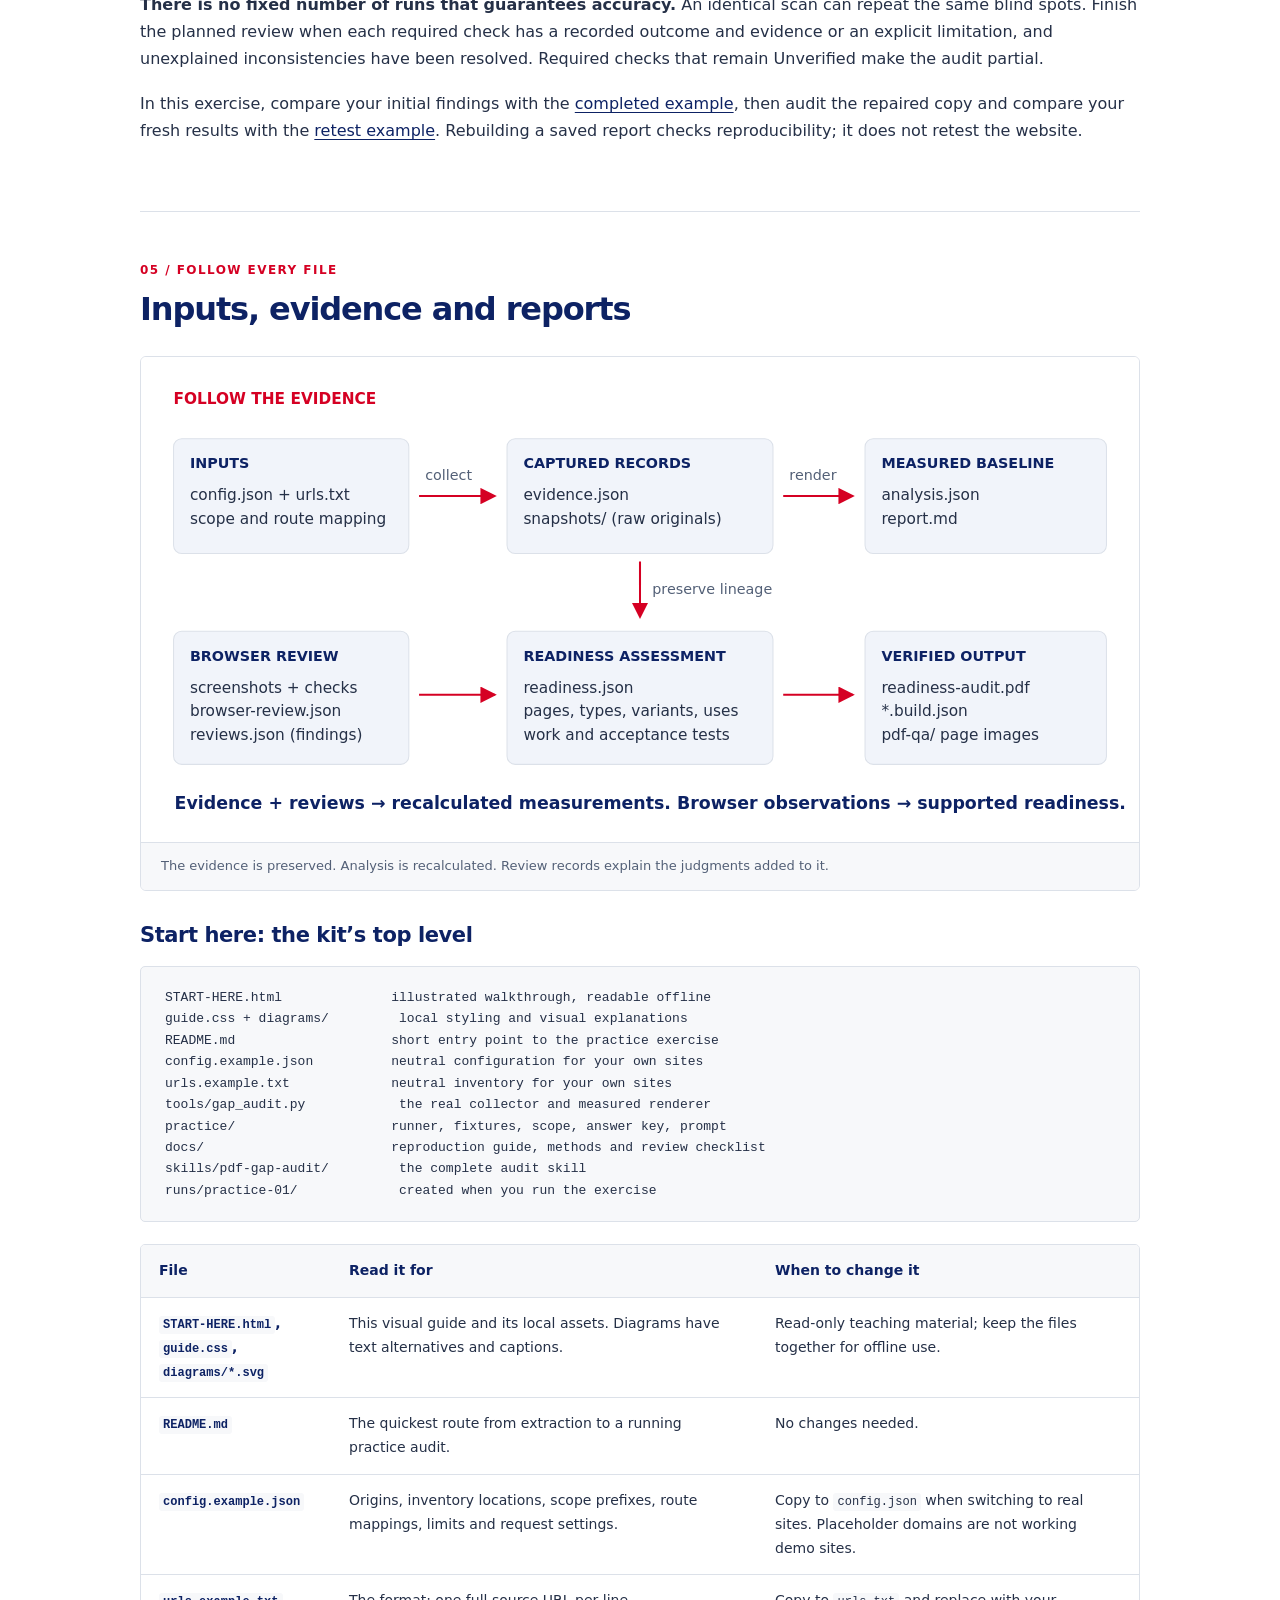
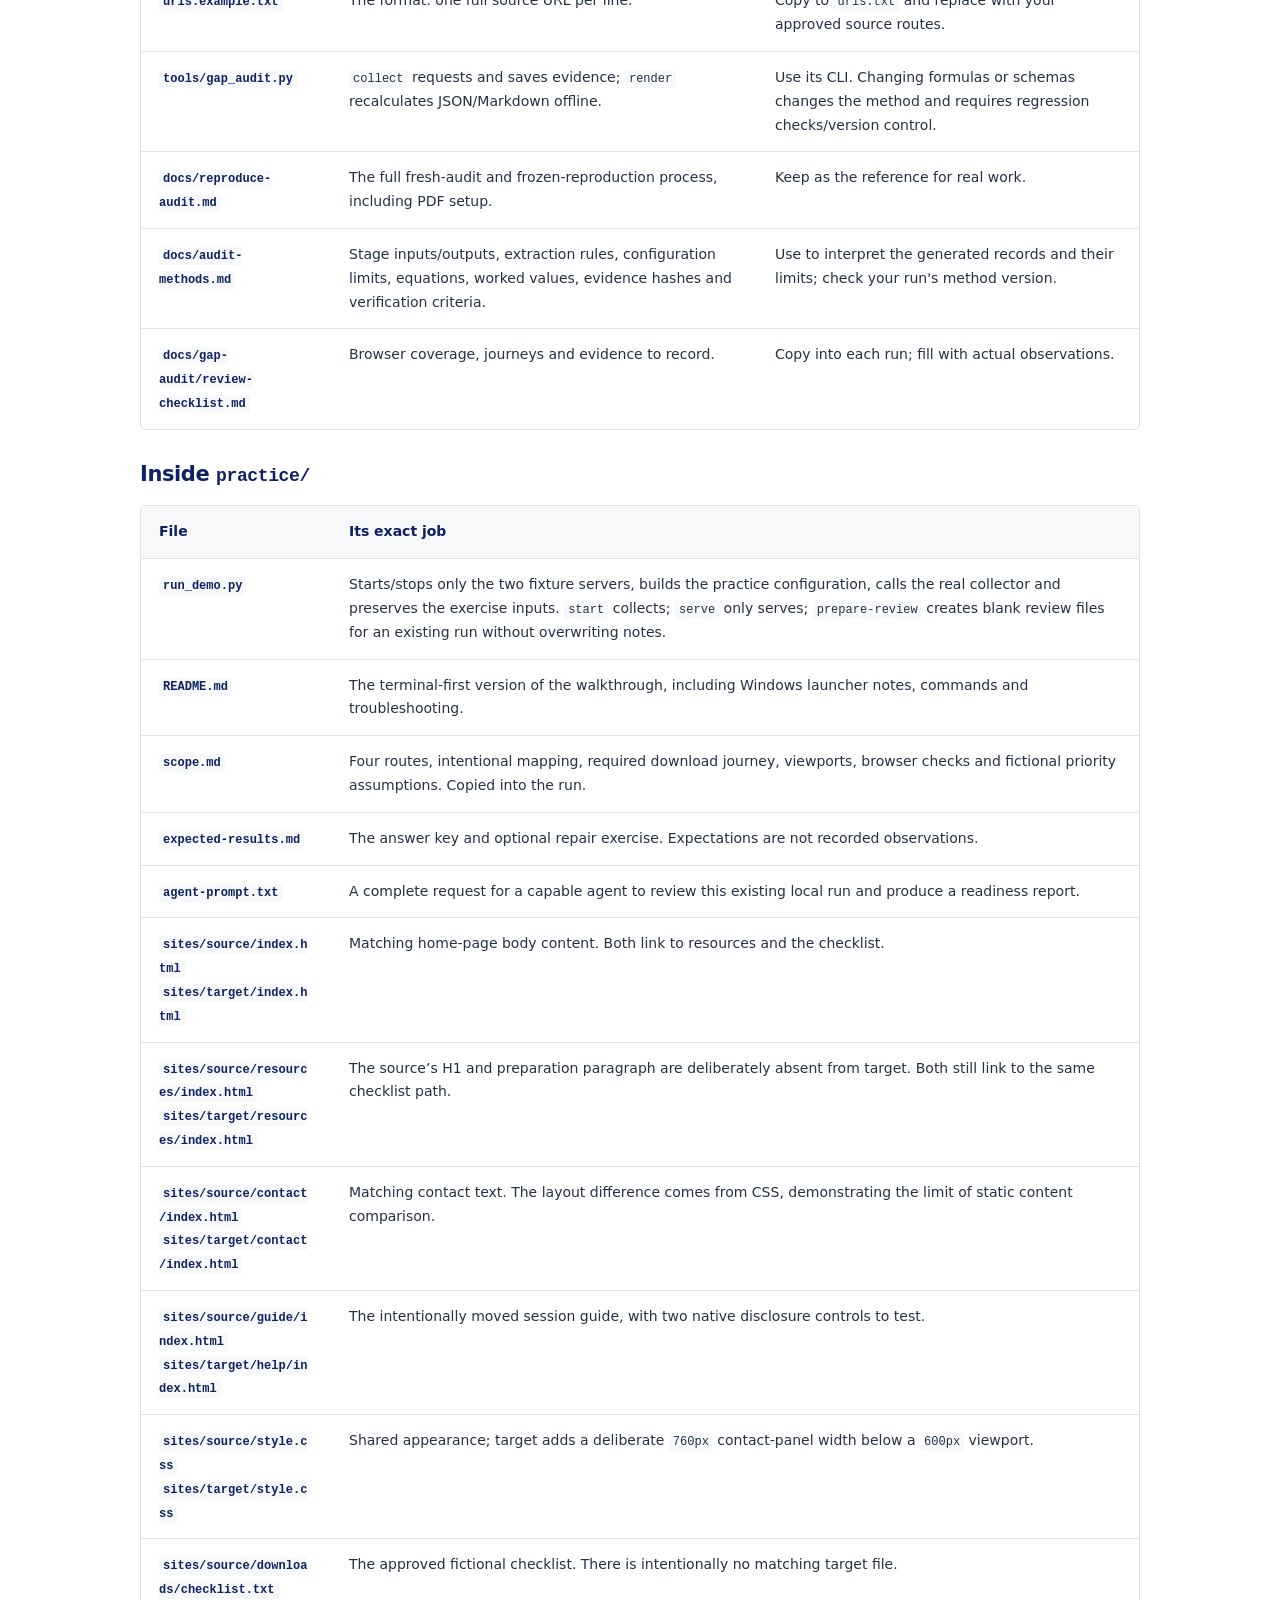
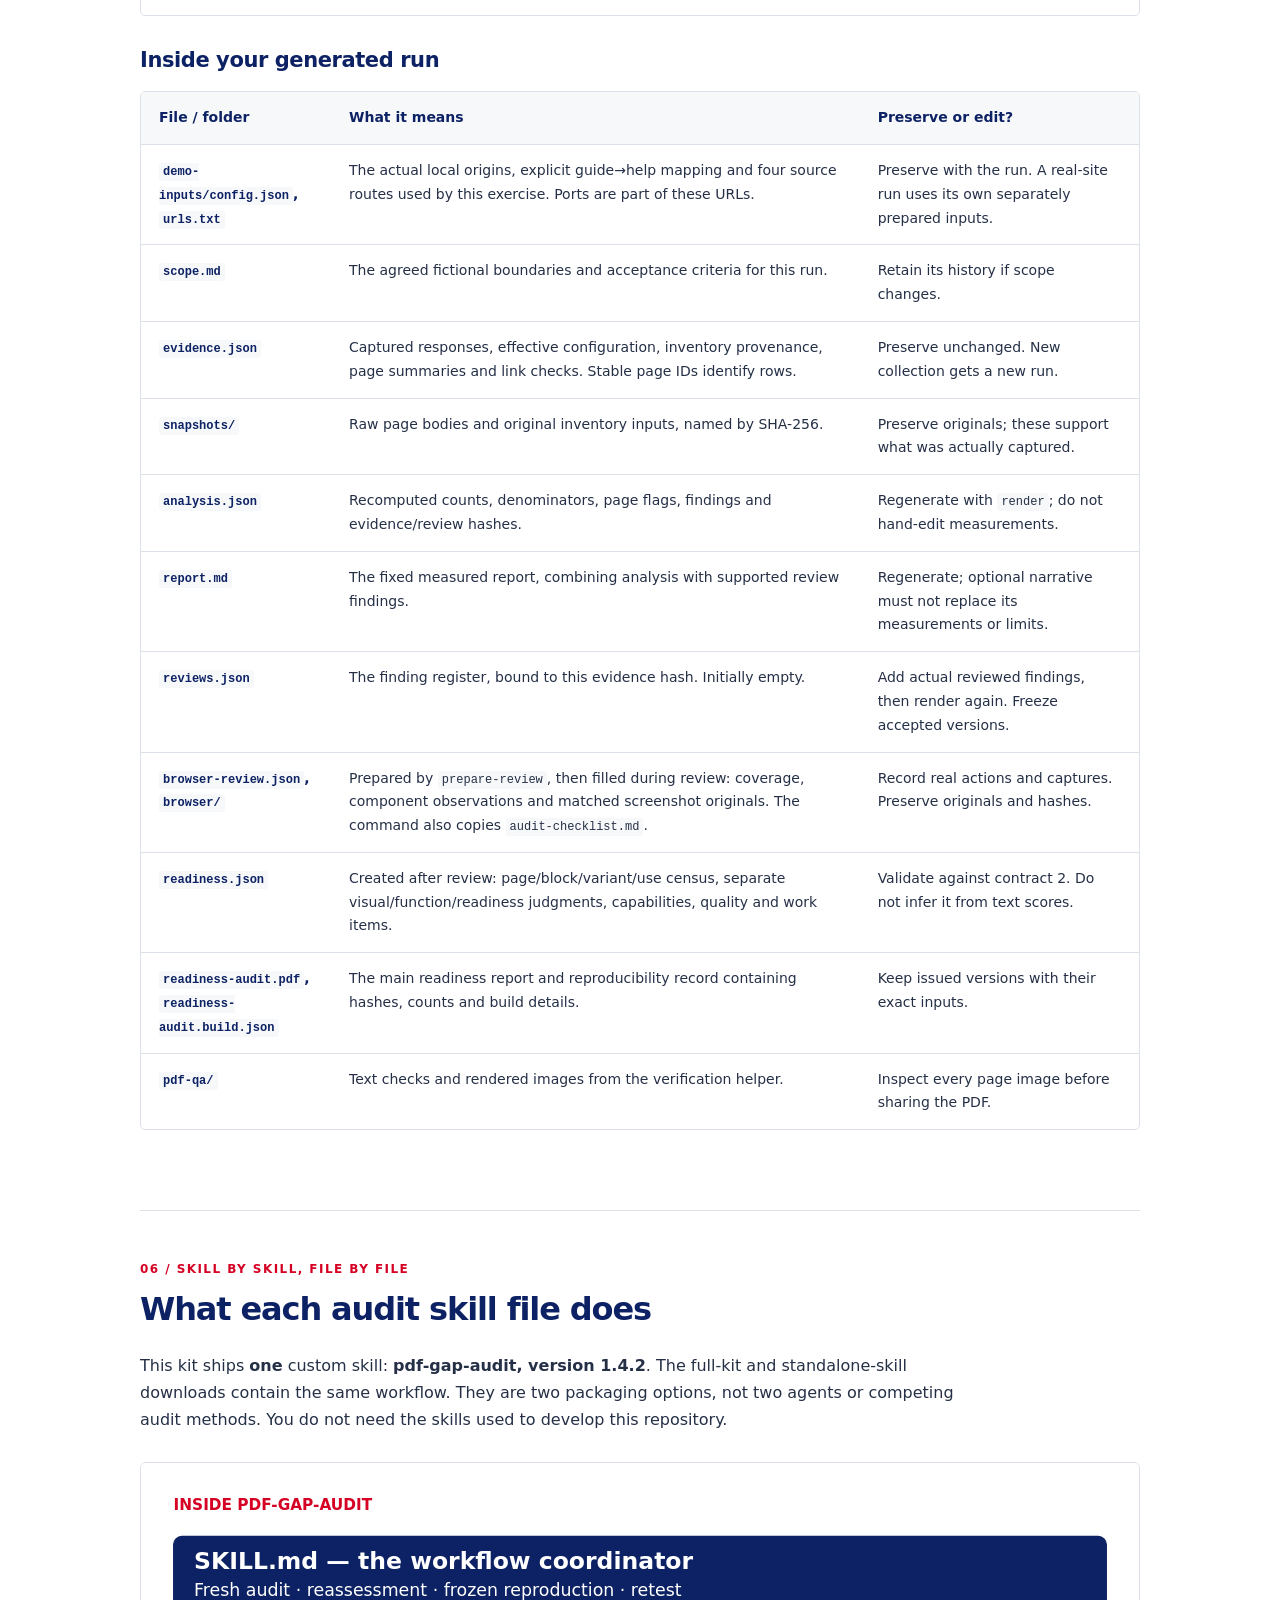
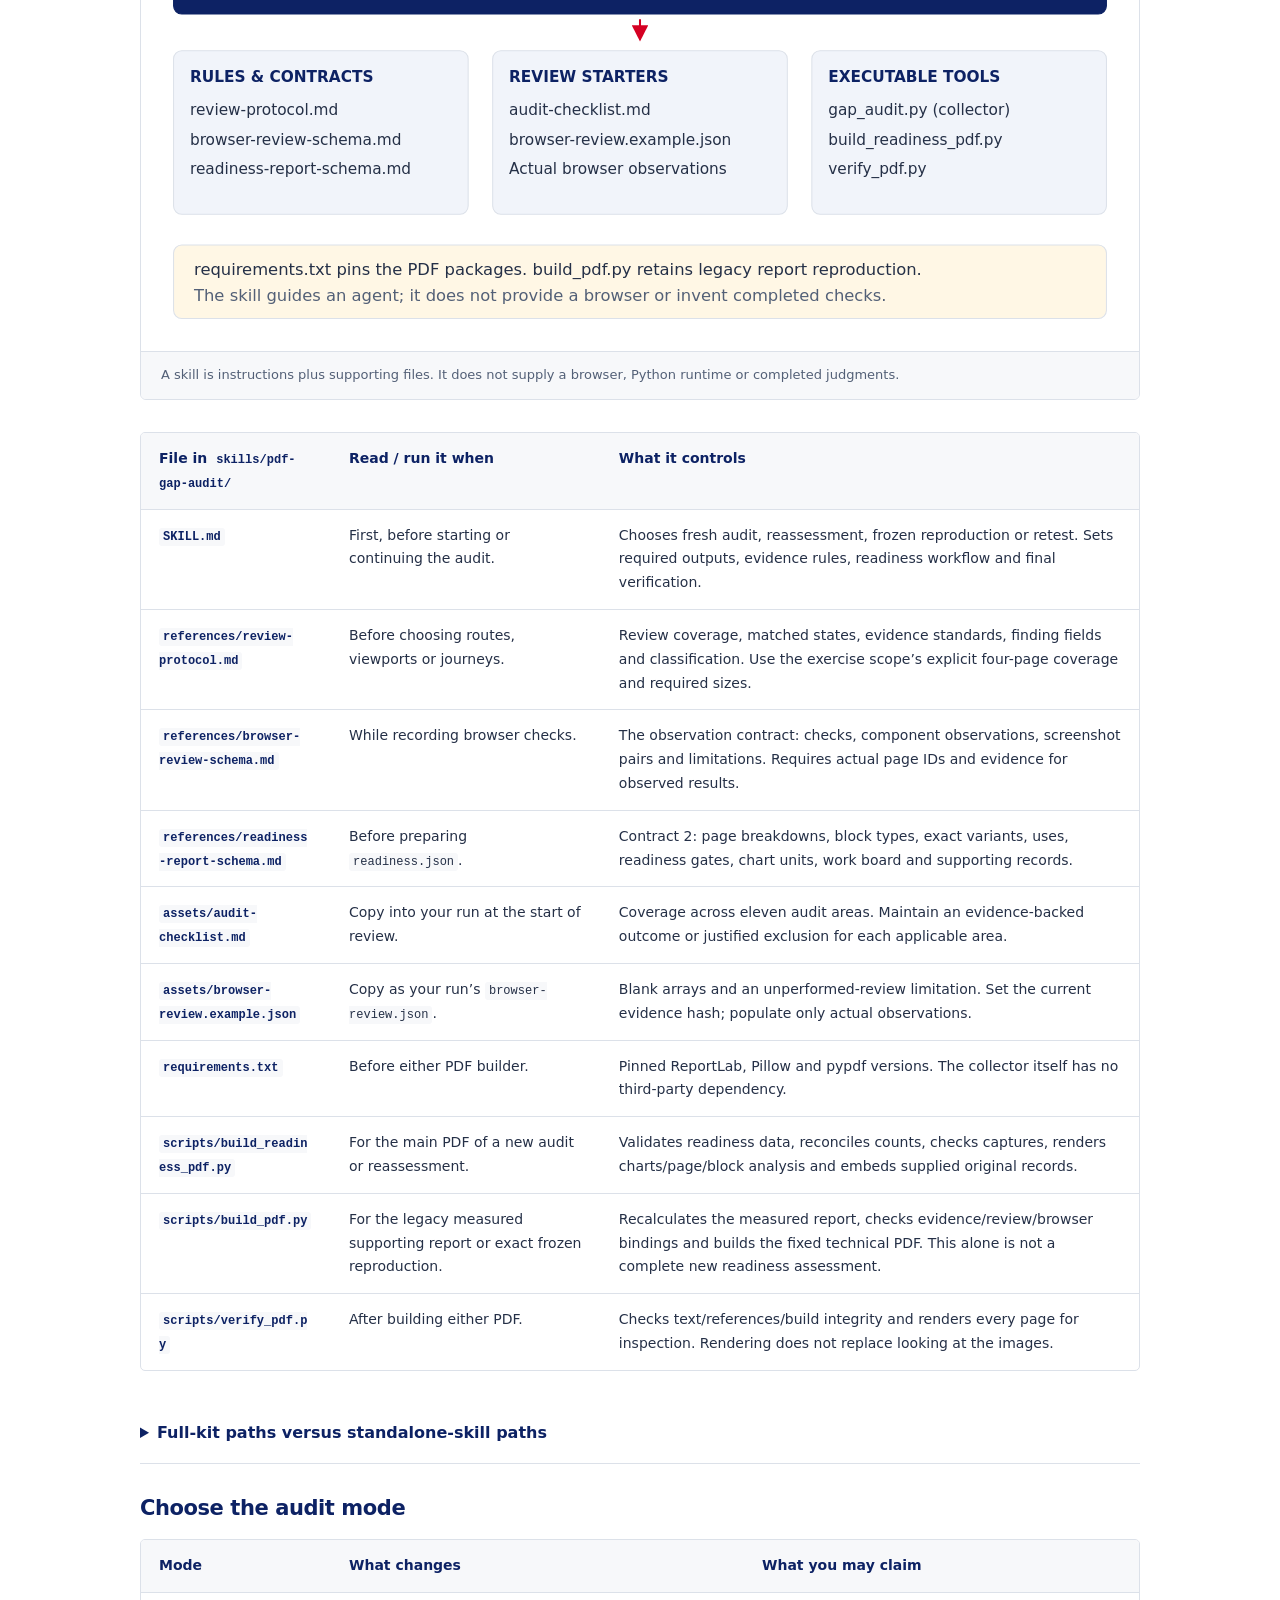
==== commit d8f07f3f: "Document audit stage methods, calculations and expected outputs" ====
--- a/site/practice.html
+++ b/site/practice.html
@@ -41,6 +41,17 @@
     <p><strong>Python collects.</strong> It requests pages, compares their static content and records linked-resource availability. <strong>A reviewer verifies.</strong> A person or browser-capable agent checks the rendered experience and required actions. <strong>The skill guides reporting.</strong> It tells an agent how to preserve evidence, assess readiness, build a PDF and verify the result.</p>
     <figure class="diagram"><div class="diagram-scroll" tabindex="0" role="region" aria-label="Audit journey diagram; scroll horizontally on small screens"><img src="./diagrams/audit-journey.svg" alt="Scope leads to Python collection, browser review, recorded judgments, then the verified PDF. Collection produces observations; browser review supplies evidence for judgments."></div><figcaption>Read left to right. The collector starts the audit; browser review checks the rendered behavior.</figcaption></figure>
     <div class="learning-grid"><div><h3>The first stopping point</h3><p>Run the sample collector and understand <code>report.md</code>. This needs only Python and a browser. You can stop with a static baseline whose browser checks remain unverified.</p></div><div><h3>The complete learning path</h3><p>Perform the browser exercises, record findings, then give the run to an agent with the bundled skill. PDF generation needs the pinned packages; visual PDF verification also needs Poppler.</p></div></div>
+    <h3>Inputs, method, output and completion check</h3>
+    <p>Follow one run through the table. Machine-generated measurements and reviewed judgments have different inputs. The <a href="./downloads/audit-methods.md" download>technical methods reference</a> contains the extraction rules, equations, hash conventions and stage contracts. It is also included as <code>docs/audit-methods.md</code> in both starter kits.</p>
+    <div class="table-scroll" tabindex="0" role="region" aria-label="Audit stages, inputs, methods, outputs and checks"><table><thead><tr><th scope="col">Stage / input</th><th scope="col">Method</th><th scope="col">Output / check before continuing</th></tr></thead><tbody>
+      <tr><th scope="row">Scope: approved URLs, mappings and requirements</th><td>Deduplicate the inventory, apply path inclusions/exclusions and map source routes to target routes.</td><td>Configuration, inventory and <code>scope.md</code>. Check four source routes; <code>/guide/</code> maps to <code>/help/</code>.</td></tr>
+      <tr><th scope="row">Collect: configured origins and inventory</th><td>Request each pair, preserve raw responses, extract static HTML and check unique target content-link destinations.</td><td><code>evidence.json</code>, snapshots, analysis, empty reviews and report. Check four comparable pairs, one unavailable URL and two affected pages.</td></tr>
+      <tr><th scope="row">Browser review: evidence, scope and live sample sites</th><td>Prepare blank records; perform matched-state desktop/mobile, download, disclosure and navigation checks.</td><td>Original screenshots, populated manifest and checklist. Every required check has evidence or an explicit Unverified limitation.</td></tr>
+      <tr><th scope="row">Findings: observed differences and acceptance criteria</th><td>Record impact, priority, references and observable acceptance tests; render the measured report offline.</td><td>Reviewed <code>reviews.json</code>, regenerated analysis/report. Keep the same evidence binding; confirm that each finding cites this run.</td></tr>
+      <tr><th scope="row">Readiness: actual census and reviewed checks</th><td>Count body block types, exact variants and uses; assess visual, functional and readiness fields separately.</td><td><code>readiness.json</code>. Counts reconcile; Complete/Ready ratings meet their coverage gates.</td></tr>
+      <tr><th scope="row">PDF: validated assessment and supporting records</th><td>Build with pinned packages, verify references/hashes, render every page and inspect the images.</td><td>PDF, build record and <code>pdf-qa/</code>. Record visual inspection and resolve clipping or unreadable captures.</td></tr>
+      <tr><th scope="row">Retest: repaired copy and original acceptance tests</th><td>Collect a new run and repeat affected checks; map results back to the original finding IDs.</td><td>New evidence/report and retest ledger. Close only repairs supported by fresh observations.</td></tr>
+    </tbody></table></div>
     <aside class="note"><strong>Everything here is fictional.</strong><p>The files deliberately contain teaching defects. The runner makes real HTTP requests to these local files; the answer key describes expected results, not browser checks already performed on your behalf.</p></aside>
   </section>
 
@@ -67,12 +78,42 @@
     <p><strong>The initial confirmed finding count is zero.</strong> Automated flags are review candidates. A reviewer still needs to establish the defect, impact, priority and acceptance test. The answer key is also included as <code>practice/expected-results.md</code>.</p>
     <h3>Read the labels carefully</h3><p><strong>Good:</strong> no automated content flags. <strong>Review:</strong> a content difference or comparison limitation needs checking. <strong>Critical:</strong> an explicit content-fidelity override supported by a confirmed P0 content or functional finding. <strong>Unverified:</strong> no usable source/target comparison. Resource failures remain independent of those content labels.</p>
     <p>404/410 means unavailable at capture time. A timeout, access block or other unsuccessful response remains unverified. HTTP 200 may still be a wrong page or soft error. Text similarity below 90%, heading coverage below 90% and link-label coverage below 95% trigger review; they are not visual or completion scores.</p>
+    <div id="methods">
+      <h3>How the collector calculates these values</h3>
+      <p>The parser prefers <code>&lt;main&gt;</code> for text, headings, link labels and image-alt signals. Without it, extraction falls back to the document and records a flag. It ignores script, style, noscript and template text. It does not execute JavaScript or evaluate CSS visibility. Target link checks cover unique same-origin destinations extracted from that content region; shared navigation still needs browser review.</p>
+      <div class="table-scroll" tabindex="0" role="region" aria-label="Metric calculations and their limits"><table><thead><tr><th scope="col">Field</th><th scope="col">Calculation</th><th scope="col">What it can miss</th></tr></thead><tbody>
+        <tr><th scope="row"><code>textSimilarity</code></th><td>Case-fold text, keep <code>\w+</code> tokens longer than two characters, count frequencies, then calculate cosine similarity. Round to six decimal places; an empty vector gives <code>null</code>.</td><td>Word order, rendered layout and successful actions. Identical text can receive 1.0 while the mobile panel overflows.</td></tr>
+        <tr><th scope="row"><code>headingCoverage</code></th><td>Distinct normalized source heading labels also present on target ÷ distinct source labels. Two source labels with one retained gives 0.5.</td><td>Heading order and level need separate inspection. An empty source set gives <code>null</code>.</td></tr>
+        <tr><th scope="row"><code>linkTextCoverage</code></th><td>The same source-label coverage calculation, using whitespace-normalized, case-folded anchor text.</td><td>A retained label can point to a failed or wrong destination. No source labels gives <code>null</code>, not a pass.</td></tr>
+      </tbody></table></div>
+      <p>This is a selected-field excerpt from the <a href="./worked-example.html#baseline">recorded original resources row</a>, not a complete <code>analysis.json</code>:</p>
+      <pre><code>{
+  "route": "/resources/",
+  "content": "Review",
+  "metrics": {
+    "textSimilarity": 0.860689,
+    "headingCoverage": 0.5,
+    "linkTextCoverage": 1.0
+  }
+}</code></pre>
+      <p>The lost guidance changes the word frequencies; one of two distinct headings remains. The checklist label survives, so link-label coverage is 1.0 even though its destination returns 404. Read the availability record beside the content metrics. <code>unavailableLinks: 1</code> counts the unique URL; <code>affectedPages: 2</code> counts home and resources, which both link to it.</p>
+      <details class="explain"><summary>Work through the text-similarity equation</summary><pre><code>similarity = sum(A[token] × B[token])
+             ÷ (sqrt(sum(A[token]²)) × sqrt(sum(B[token]²)))
+
+"alpha alpha beta" → A = (2, 1)
+"alpha beta"       → B = (1, 1)
+similarity = 3 ÷ sqrt(10) = 0.948683</code></pre><p>This is an arithmetic illustration, not a practice finding. Frequency counts ignore word order. The <a href="./downloads/audit-methods.md" download>methods reference</a> explains normalization, availability states, denominators and evidence hashes.</p></details>
+    </div>
   </section>
 
   <section id="browser" class="guide-section" aria-labelledby="browser-title">
     <div class="section-heading"><p class="eyebrow">04 / Check the rendered experience</p><h2 id="browser-title">Turn a signal into an observation</h2></div>
     <h3>Prepare the review files</h3><p>Keep the first terminal running. Open a second terminal in the extracted kit folder and run:</p><pre><code>python3 practice/run_demo.py prepare-review --run runs/practice-01</code></pre>
     <p>This creates <code>runs/practice-01/browser/</code>, a blank <code>browser-review.json</code> with the correct evidence reference, and <code>audit-checklist.md</code>. Existing notes are preserved; a manifest tied to different evidence is rejected. No checks or findings are confirmed automatically. Open these files in your editor and fill them as you follow the exercises.</p>
+    <p>On the first call, expect output like this, with your chosen run path:</p><pre><code>Created: runs/practice-01/browser-review.json
+Created: runs/practice-01/audit-checklist.md
+Save screenshot originals in runs/practice-01/browser.
+This setup command does not perform browser checks or confirm findings.</code></pre><p>A repeated call prints <code>Kept existing:</code> for existing records. The manifest's <code>checks</code>, <code>components</code> and <code>screenshotPairs</code> arrays start empty; its evidence hash comes from this run's analysis.</p>
     <h3>Compare source and target</h3>
     <p>Open source and target side by side. Match viewport, scroll position and interaction state before comparing. The exercise asks for <strong>1440×900</strong> and <strong>390×844</strong>. Enter these in your browser’s responsive controls where available; record the actual dimensions if you use another size.</p>
     <ol class="process">
@@ -85,6 +126,13 @@
     <h3>Capture enough context to repeat the check</h3><p>Keep screenshot originals in <code>runs/practice-01/browser/</code>. For each pair, record URL, viewport, state, capture time and SHA-256. In <code>browser-review.json</code>, record browser/version, reviewer, actual actions, expected result, observed result and evidence references. Use actual page IDs from this run.</p>
     <p>Hash a saved screenshot with this portable Python command, replacing the filename:</p><pre><code>python3 -c "import hashlib,pathlib; print(hashlib.sha256(pathlib.Path('runs/practice-01/browser/home-source.png').read_bytes()).hexdigest())"</code></pre>
     <p>The browser-manifest schema defines the fields; the blank asset is a starting point, not completed evidence. Keep unavailable or unperformed checks <strong>Unverified</strong>. Your screenshots establish only their captured states and viewports.</p>
+    <h3>Read an observed result</h3><p>This selected-field excerpt comes from the <a href="./worked-example.html#browser">completed example's contact check</a>. It shows why the static contact score of 1.0 does not settle the browser result. The full record also includes page IDs, actions, browser/version, reviewer, time and evidence references; create those from your own check.</p><pre><code>{
+  "id": "V03-mobile",
+  "viewport": "390x844",
+  "outcome": "fail",
+  "actualSource": "Source heading/content rendered and fits the scoped viewport.",
+  "actualTarget": "Text retained. Panel is 760 CSS pixels wide; document width is 780 at a 390 CSS pixel viewport."
+}</code></pre>
     <div id="verification-passes">
       <h3>How many audit passes should I make?</h3>
       <p>Use the stages below to decide what needs another check. A verification pass can continue the current review before the report is issued; it does not always need another collection.</p>
@@ -110,7 +158,7 @@
 urls.example.txt             neutral inventory for your own sites
 tools/gap_audit.py            the real collector and measured renderer
 practice/                    runner, fixtures, scope, answer key, prompt
-docs/                        reproduction guide and review checklist
+docs/                        reproduction guide, methods and review checklist
 skills/pdf-gap-audit/         the complete audit skill
 runs/practice-01/             created when you run the exercise</code></pre>
     <div class="table-scroll" tabindex="0" role="region" aria-label="Practice kit input files"><table><thead><tr><th scope="col">File</th><th scope="col">Read it for</th><th scope="col">When to change it</th></tr></thead><tbody>
@@ -120,6 +168,7 @@
       <tr><th scope="row"><code>urls.example.txt</code></th><td>The format: one full source URL per line.</td><td>Copy to <code>urls.txt</code> and replace with your approved source routes.</td></tr>
       <tr><th scope="row"><code>tools/gap_audit.py</code></th><td><code>collect</code> requests and saves evidence; <code>render</code> recalculates JSON/Markdown offline.</td><td>Use its CLI. Changing formulas or schemas changes the method and requires regression checks/version control.</td></tr>
       <tr><th scope="row"><code>docs/reproduce-audit.md</code></th><td>The full fresh-audit and frozen-reproduction process, including PDF setup.</td><td>Keep as the reference for real work.</td></tr>
+      <tr><th scope="row"><code>docs/audit-methods.md</code></th><td>Stage inputs/outputs, extraction rules, configuration limits, equations, worked values, evidence hashes and verification criteria.</td><td>Use to interpret the generated records and their limits; check your run's method version.</td></tr>
       <tr><th scope="row"><code>docs/gap-audit/review-checklist.md</code></th><td>Browser coverage, journeys and evidence to record.</td><td>Copy into each run; fill with actual observations.</td></tr>
     </tbody></table></div>
     <h3>Inside <code>practice/</code></h3>
@@ -197,6 +246,7 @@
 }</code></pre>
     <p>P0 is justified here by the fictional scope’s required download journey. Real projects need their own criteria. The resources content and mobile layout problems need their own supported findings; a layout issue is a visual finding, not a deduction from text similarity. A P0 download finding can coexist with Good static content: priority and content fidelity are separate. The optional <code>contentFidelity: "Critical"</code> override changes the page label only when supported by a confirmed P0 content/functional finding. Do not add that override merely because a resource is unavailable. See the review protocol for the complete category/field rules.</p>
     <h3>Regenerate without collecting again</h3><p>Open a second terminal in the kit folder. After editing supported findings, run:</p><pre><code>python3 tools/gap_audit.py render --evidence runs/practice-01/evidence.json --reviews runs/practice-01/reviews.json --out runs/practice-01</code></pre><p>This updates <code>analysis.json</code> and <code>report.md</code> using saved files only. A mismatched evidence hash is rejected. Do not “fix” the mismatch by substituting a hash from a different audit; review the actual evidence and use the correct run.</p>
+    <p>Check the result: <code>evidenceSha256</code> still identifies the same captured evidence, while <code>reviewsSha256</code> identifies the supplied finding register. In the completed example, confirmed findings rise from zero to three after review; the four comparable pairs, one unavailable target URL and two affected pages stay unchanged. This command recalculates the report; fresh HTTP or browser evidence requires another collection or recorded check.</p>
     <p><code>reviews.json</code> answers “what are the actionable findings?” <code>browser-review.json</code> answers “what did we check and capture?” <code>readiness.json</code> answers “what works, what remains, and how close is each page/block?” Keep these responsibilities separate.</p>
   </section>
 
@@ -212,6 +262,11 @@
 
 .venv/bin/python skills/pdf-gap-audit/scripts/verify_pdf.py --pdf runs/practice-01/readiness-audit.pdf --assessment runs/practice-01/readiness.json --out runs/practice-01/pdf-qa</code></pre>
     <p>The verification helper needs Poppler’s <code>pdftoppm</code> to render pages. The full reproduction guide documents installation. Inspect every rendered page for clipping, crowded tables, readable screenshot crops, correct chart units and honest limitations. The build record stores hashes; preserve it with the PDF and all source records.</p>
+    <h3>Know what each command produces</h3><div class="table-scroll" tabindex="0" role="region" aria-label="PDF commands, outputs and interpretation"><table><thead><tr><th scope="col">Command</th><th scope="col">Output</th><th scope="col">What success establishes</th></tr></thead><tbody>
+      <tr><th scope="row"><code>--validate-only</code></th><td>Reconciled inventory counts printed as JSON. No PDF.</td><td>The assessment satisfies structural, reference, count, rating and capture checks. It does not perform browser actions.</td></tr>
+      <tr><th scope="row">Build with <code>--out</code></th><td><code>readiness-audit.pdf</code> and <code>readiness-audit.build.json</code>.</td><td>The renderer built the report from those inputs. The build record identifies assessment, supplied records, packages/fonts and PDF bytes.</td></tr>
+      <tr><th scope="row">Run <code>verify_pdf.py</code></th><td><code>pdf-qa/text.txt</code>, <code>checks.json</code> and one PNG per PDF page.</td><td>Integrity/reference checks and page rendering completed. <code>visualInspection</code> remains pending until a reviewer inspects every image.</td></tr>
+    </tbody></table></div><p>The <a href="./worked-example.html#verification">completed verification example</a> includes actual terminal output and rendered pages. Its page count belongs to that assessment; your own layout and recorded evidence can produce another count.</p>
     <aside class="note"><strong>There is no shortcut from a high text score to Ready.</strong><p>Complete and Ready have explicit required-state, viewport and quality-coverage gates. If the agent lacks browser tools or required coverage is missing, retain Unverified results and describe the audit as partial.</p></aside>
     <details class="explain"><summary>When would I use the other PDF builder?</summary><p><code>scripts/build_pdf.py --run … --browser-review … --out …</code> produces the legacy measured technical report and supports frozen reproduction. Without a browser manifest it explicitly labels browser coverage unverified. New main reports use <code>build_readiness_pdf.py</code>; the older builder is still useful for the measured supporting record.</p></details>
   </section>
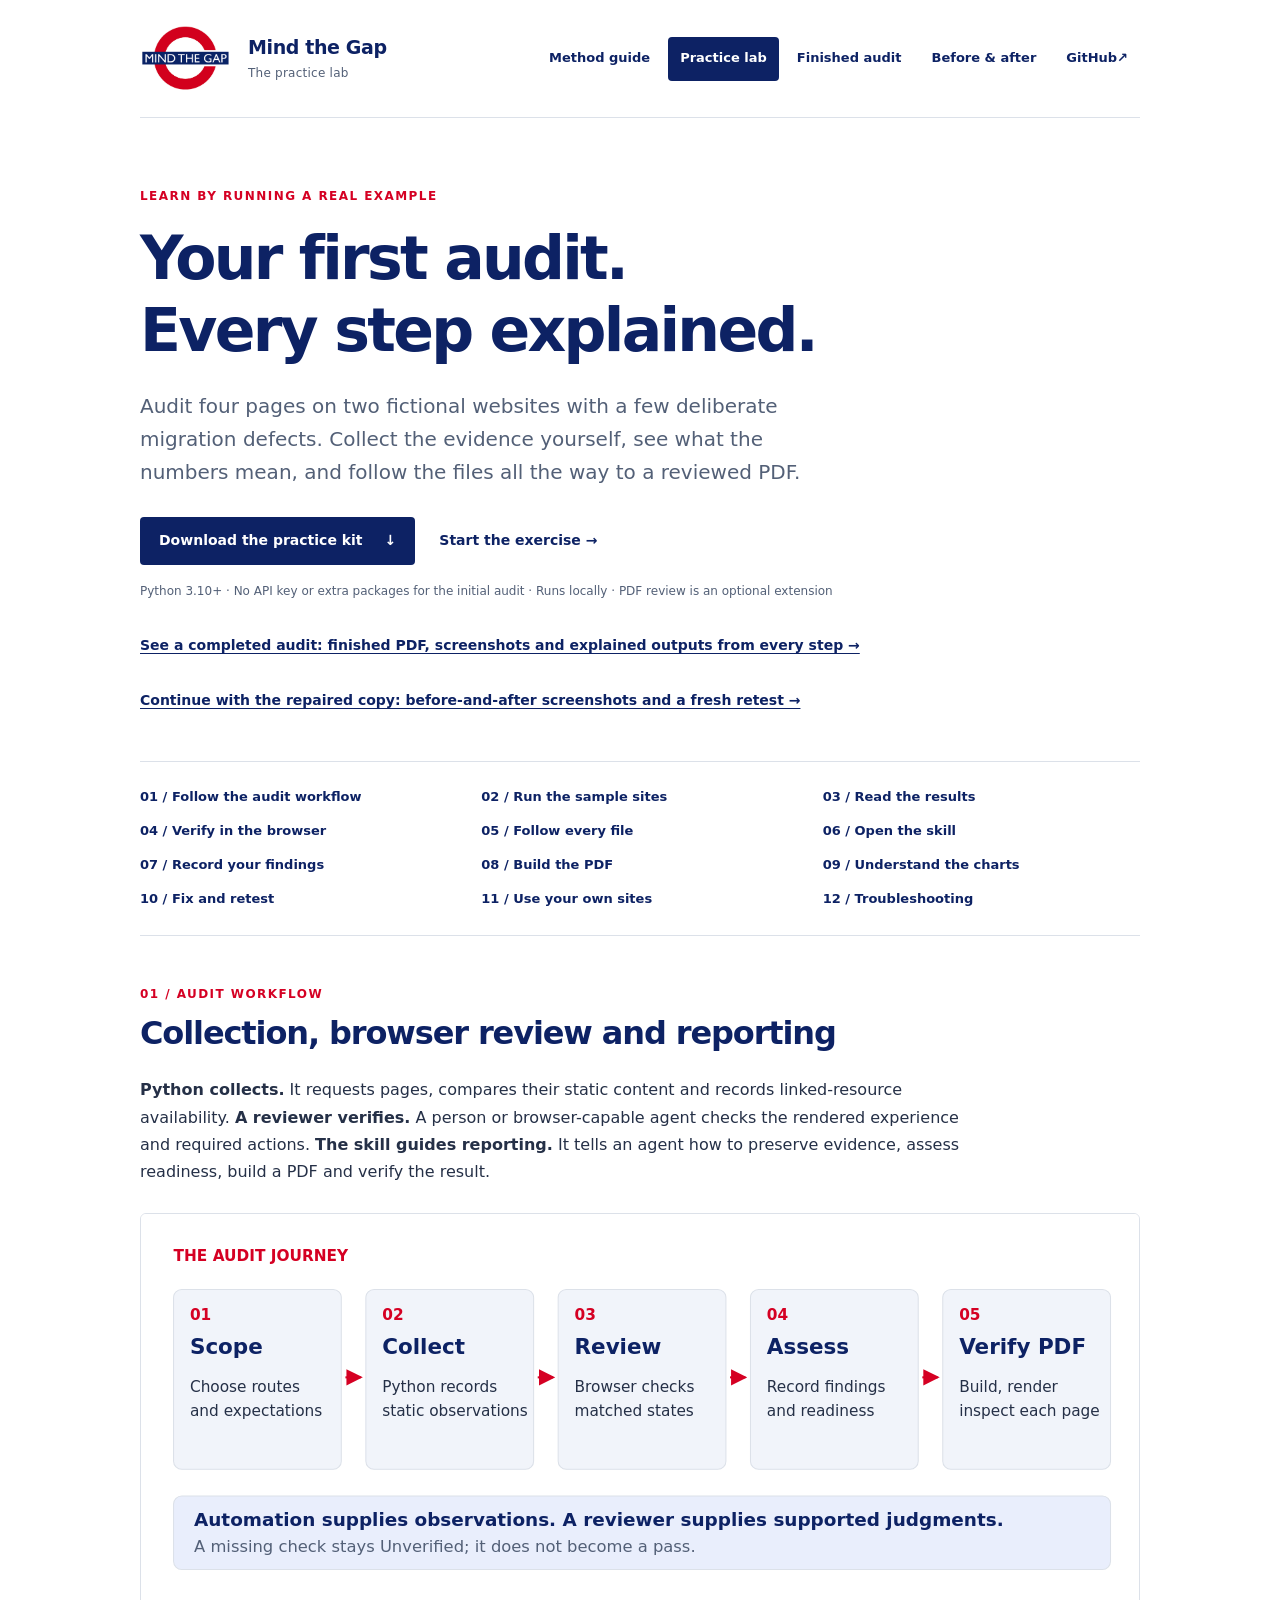
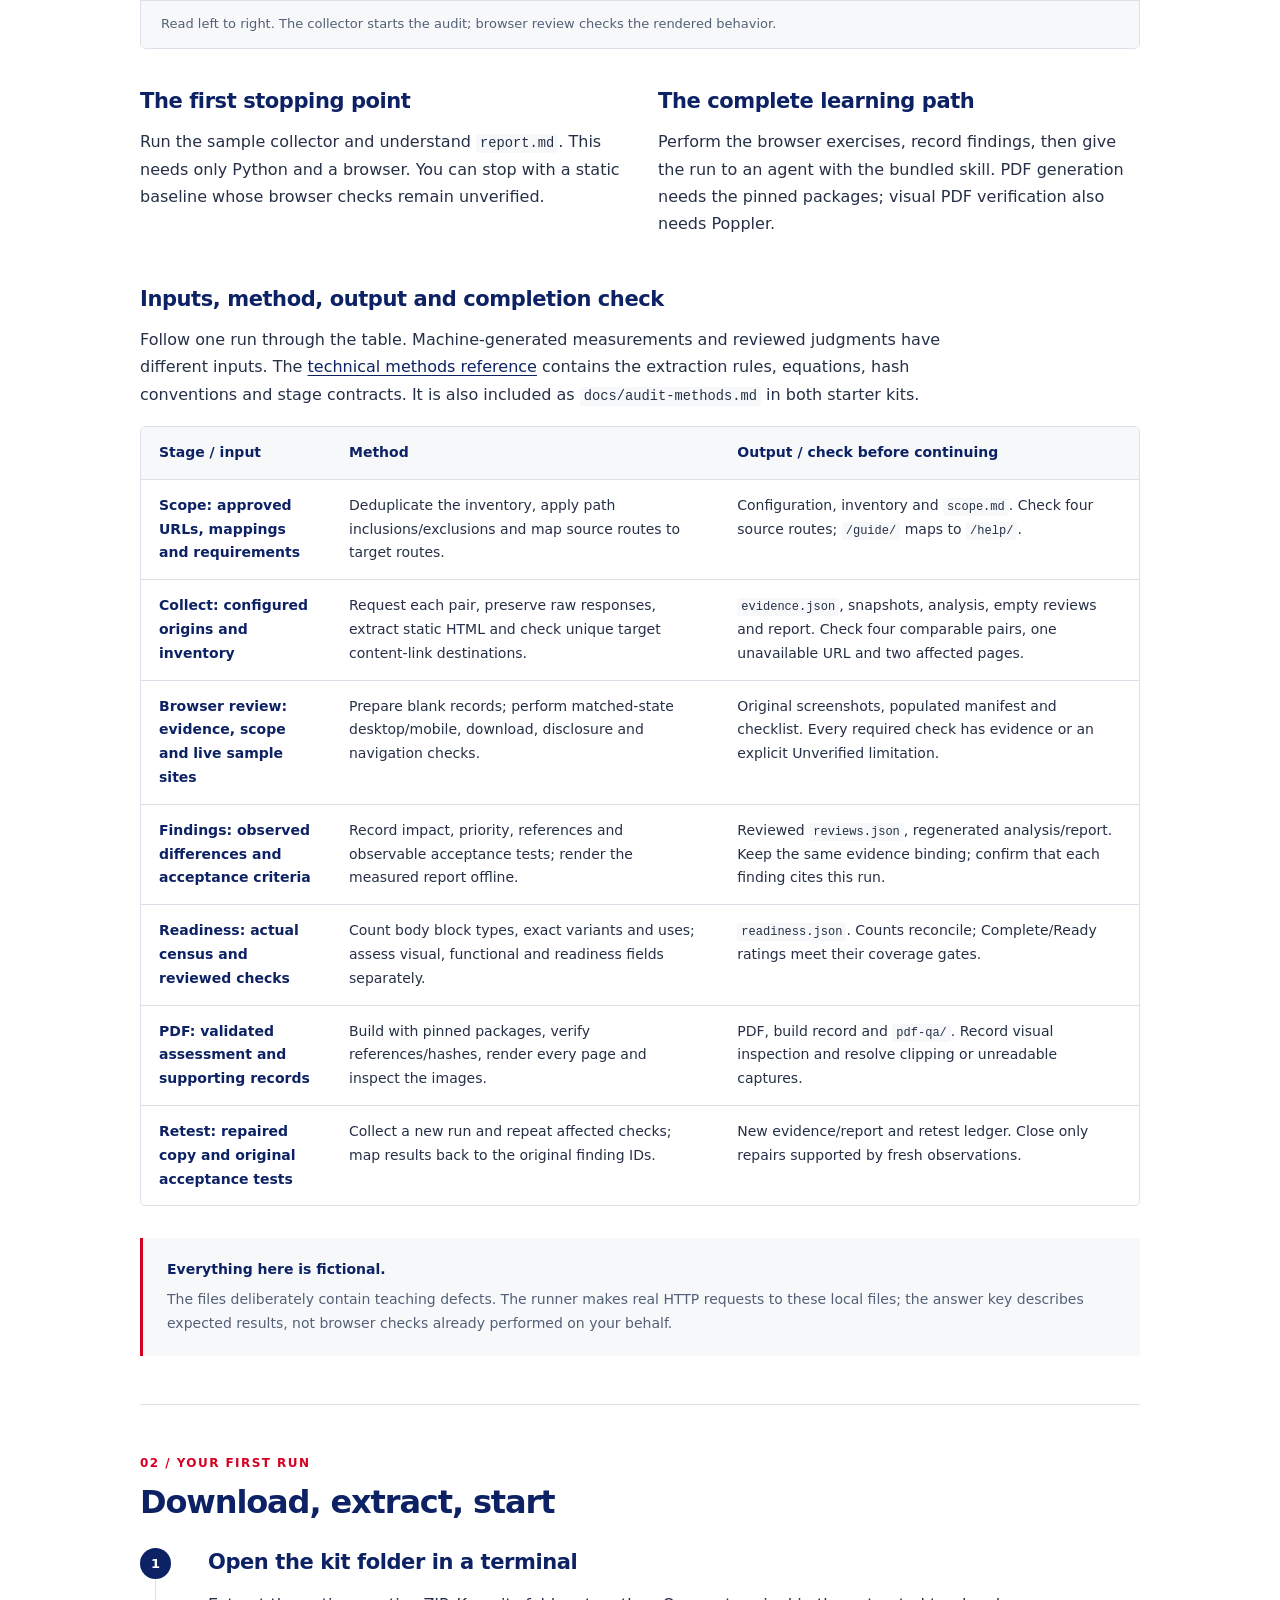
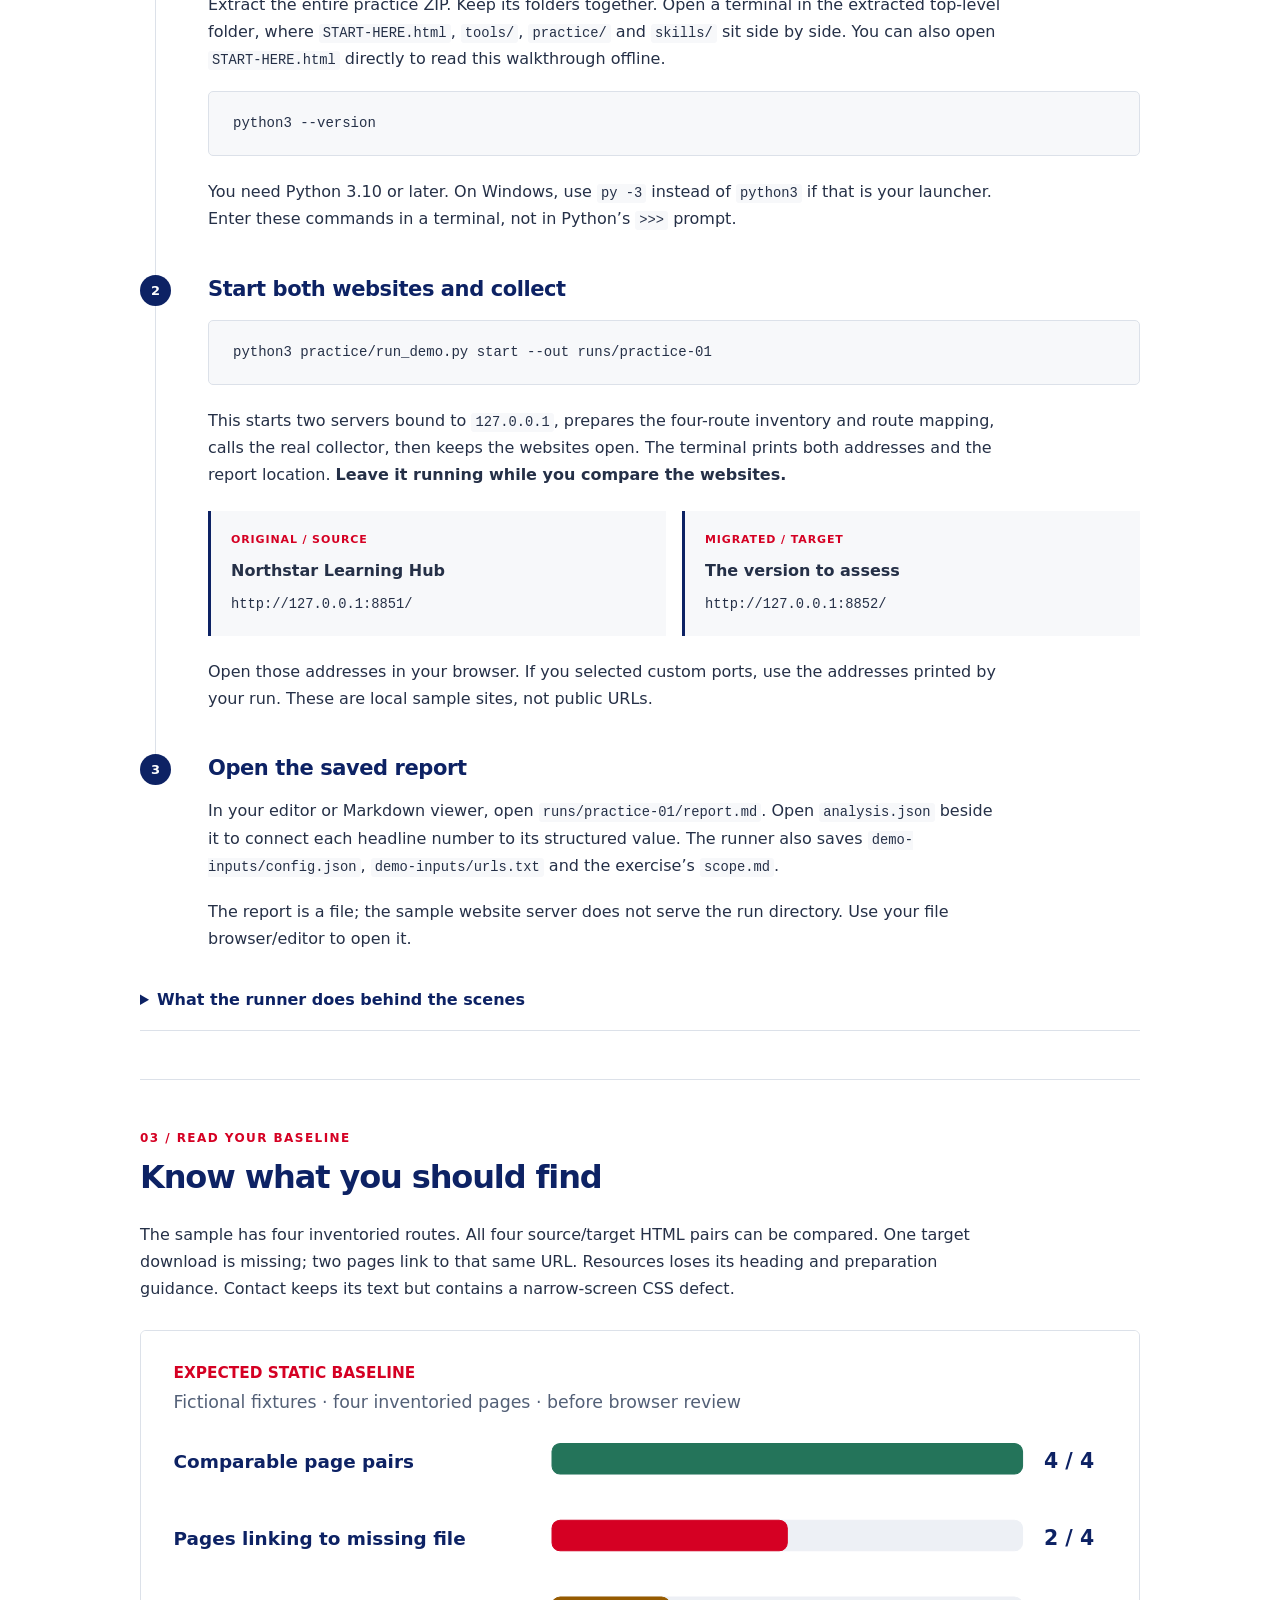
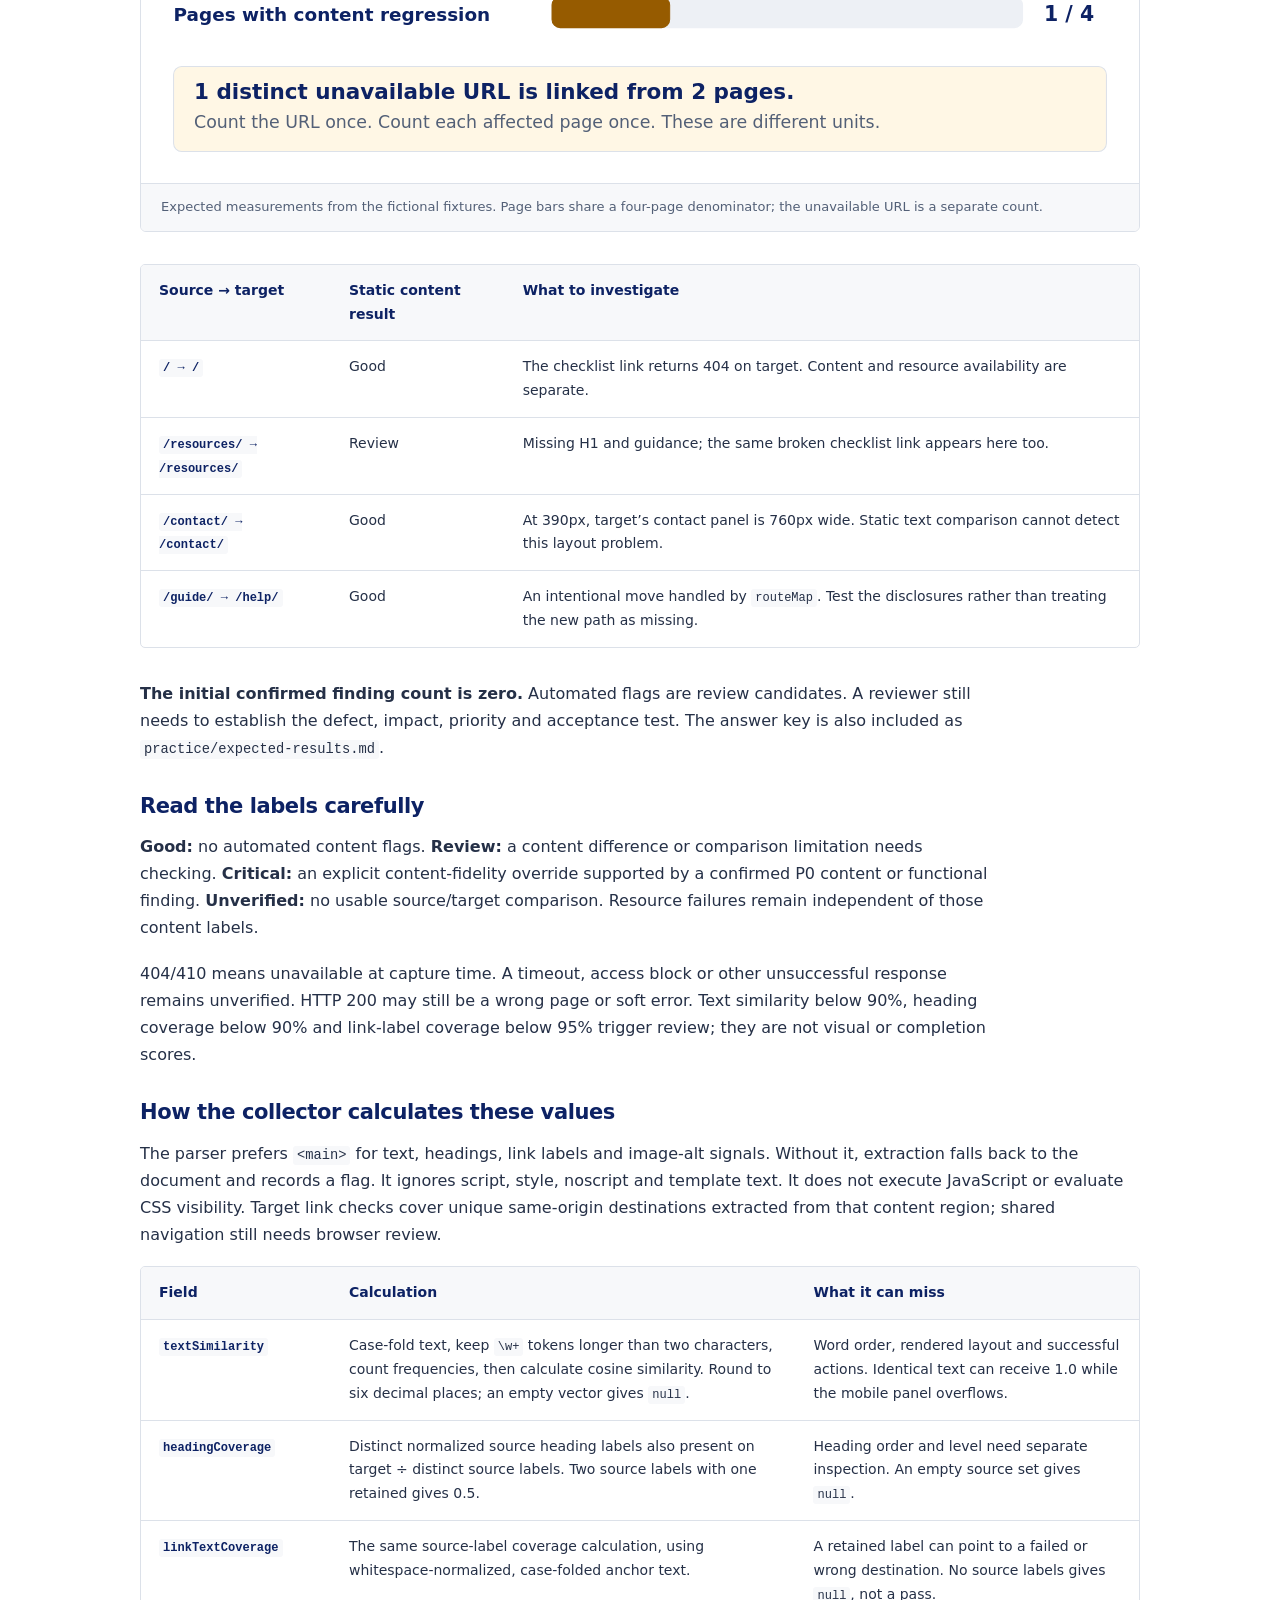
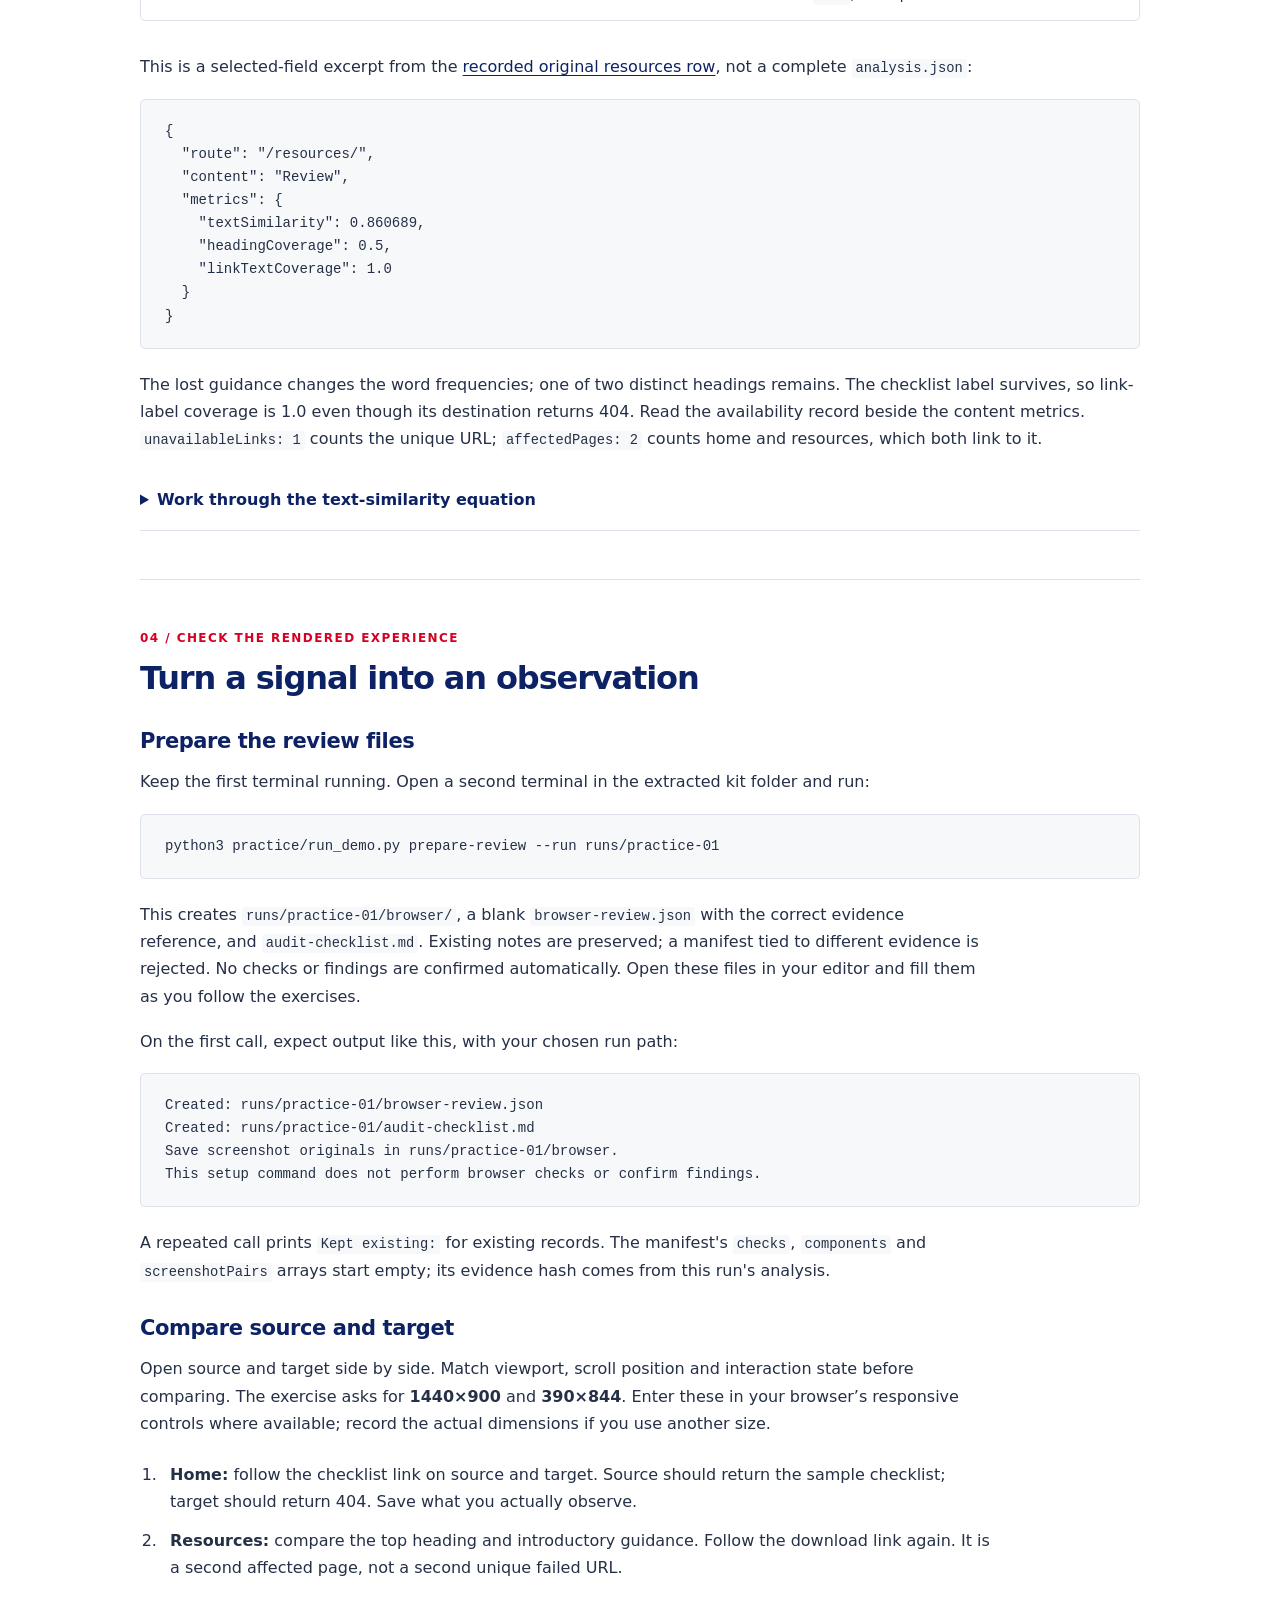
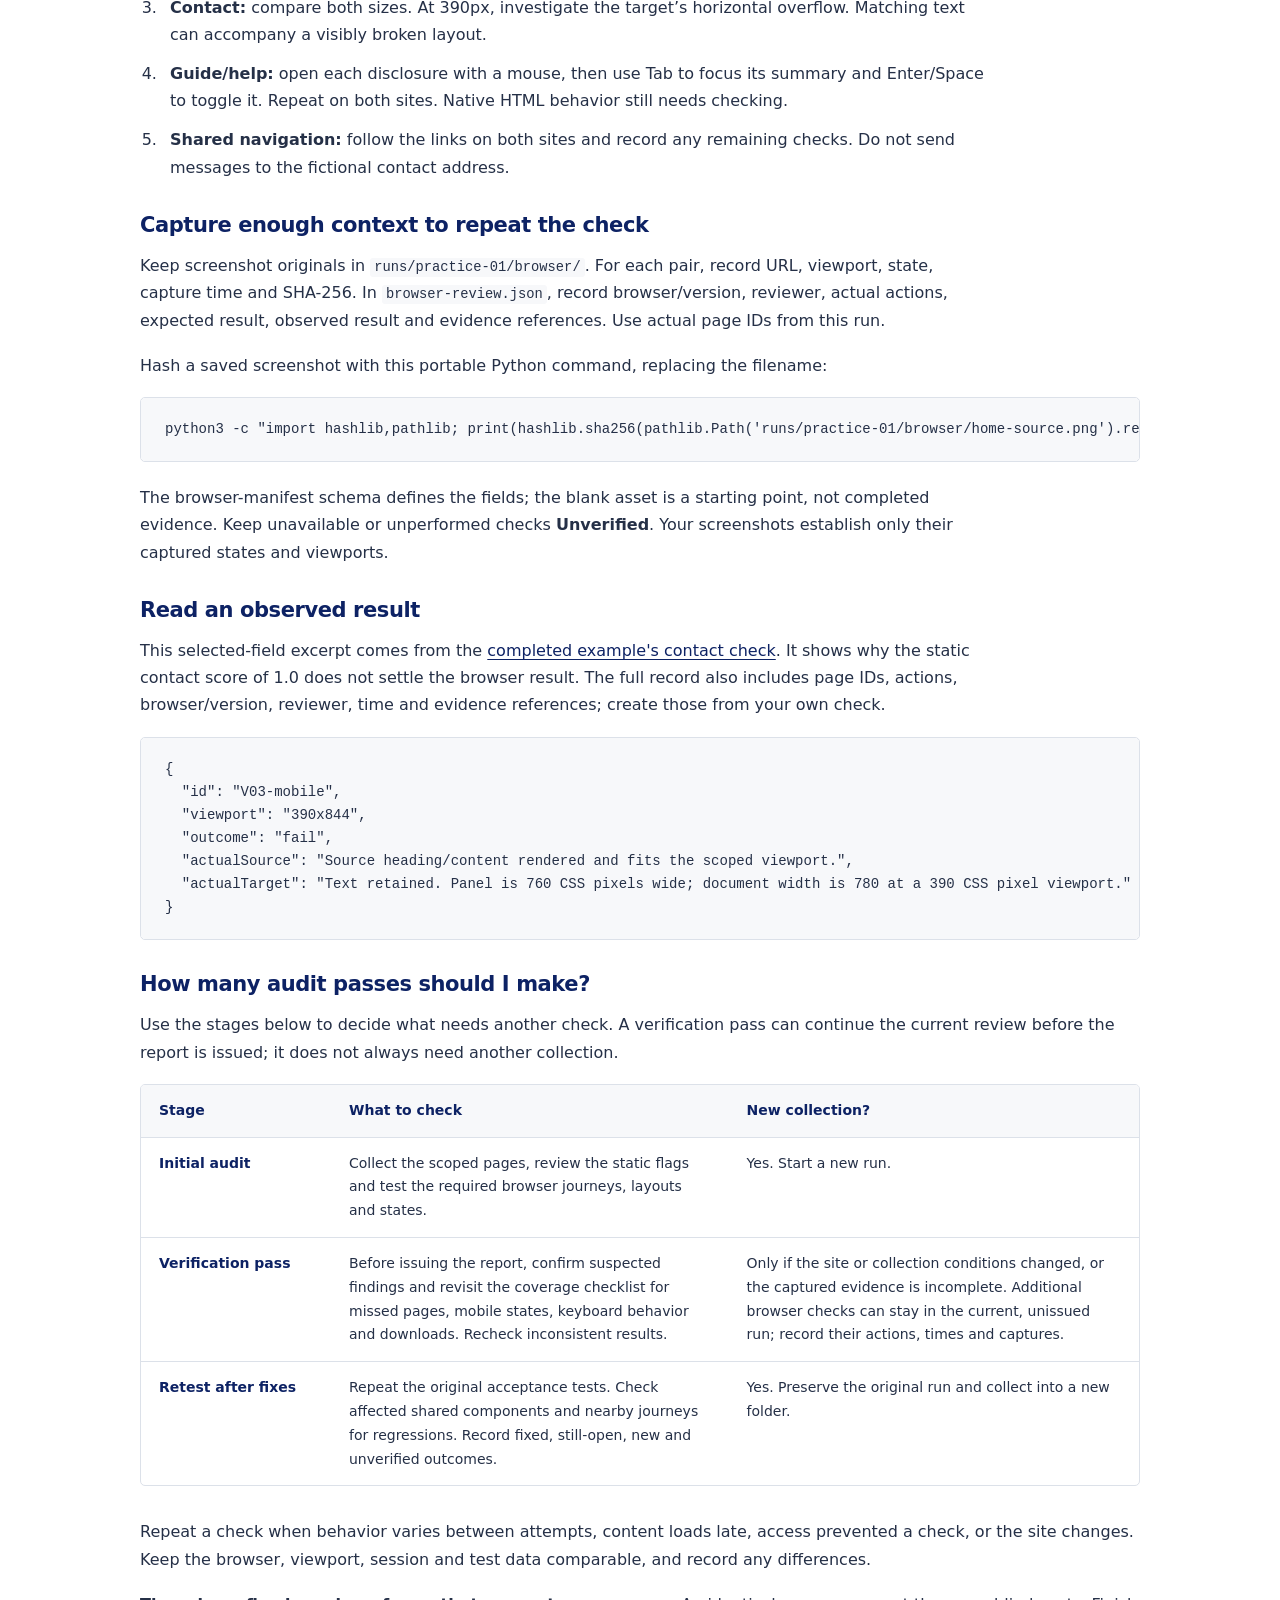
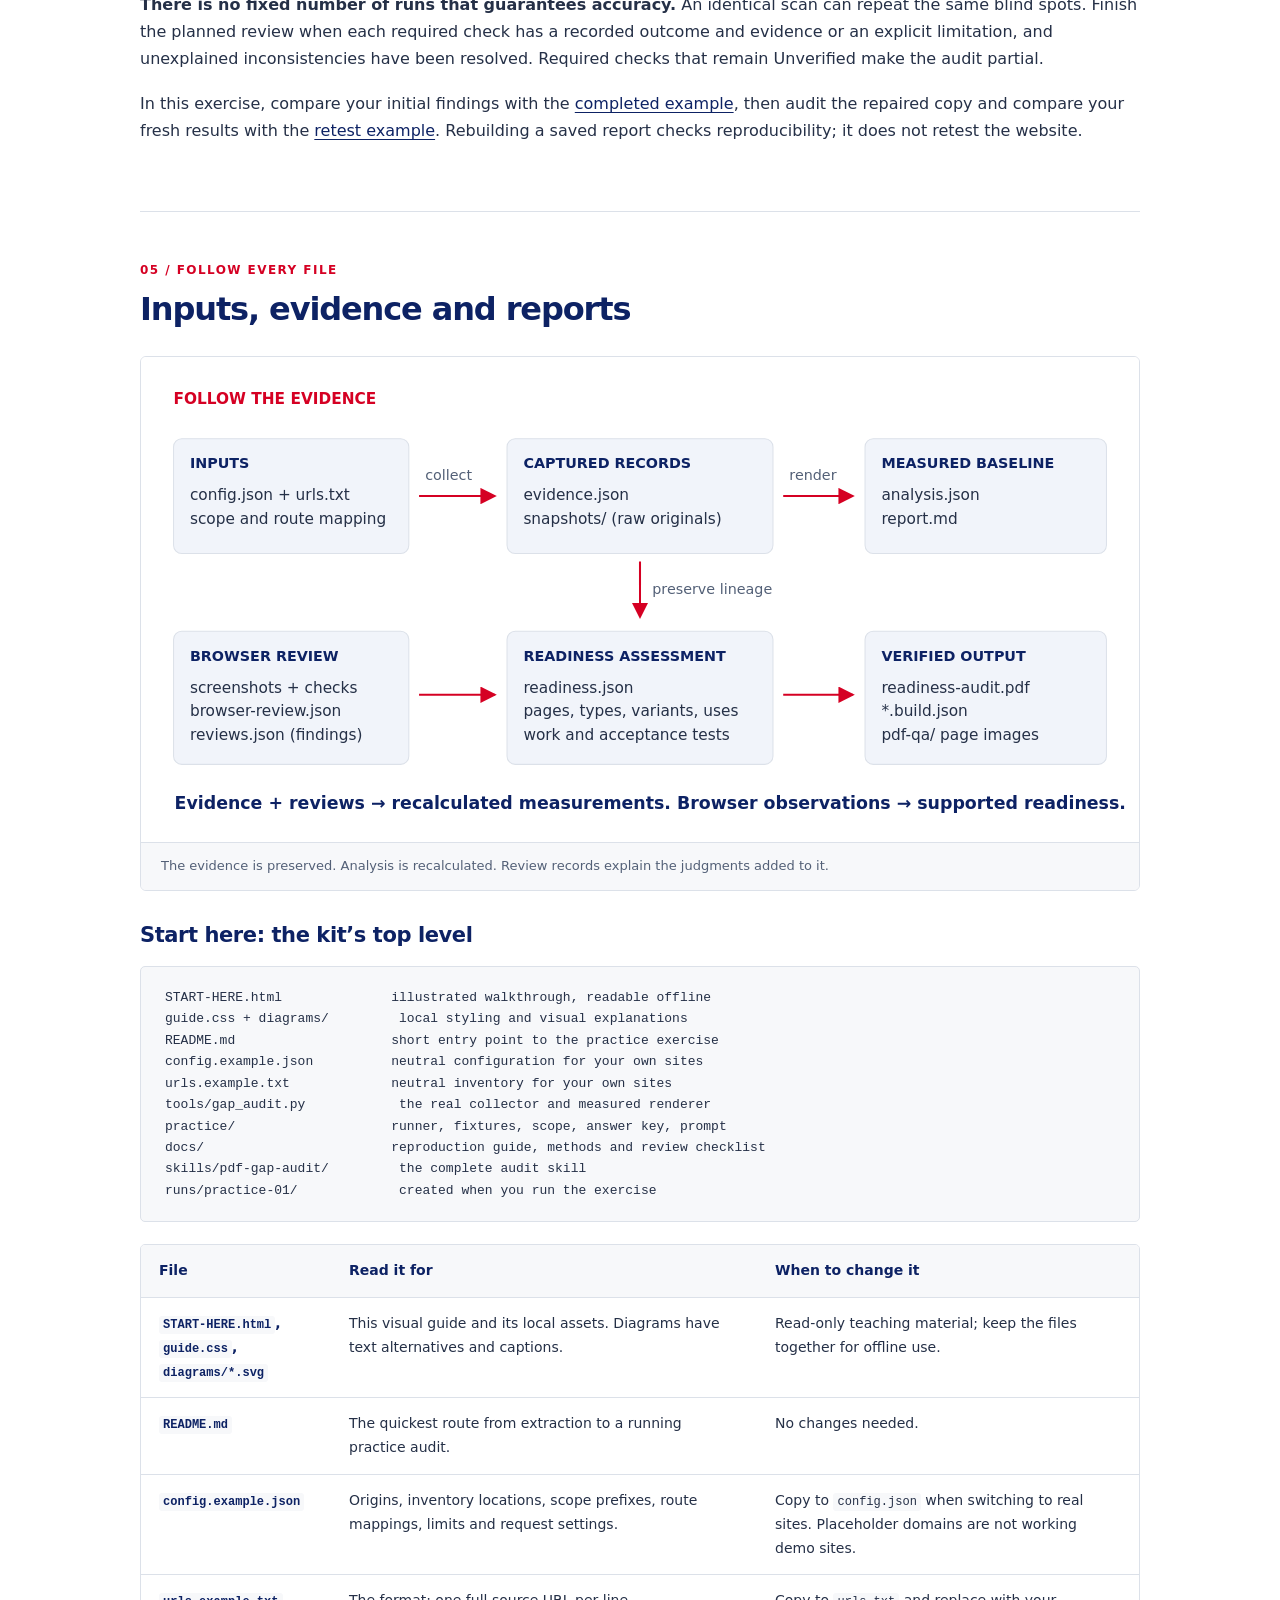
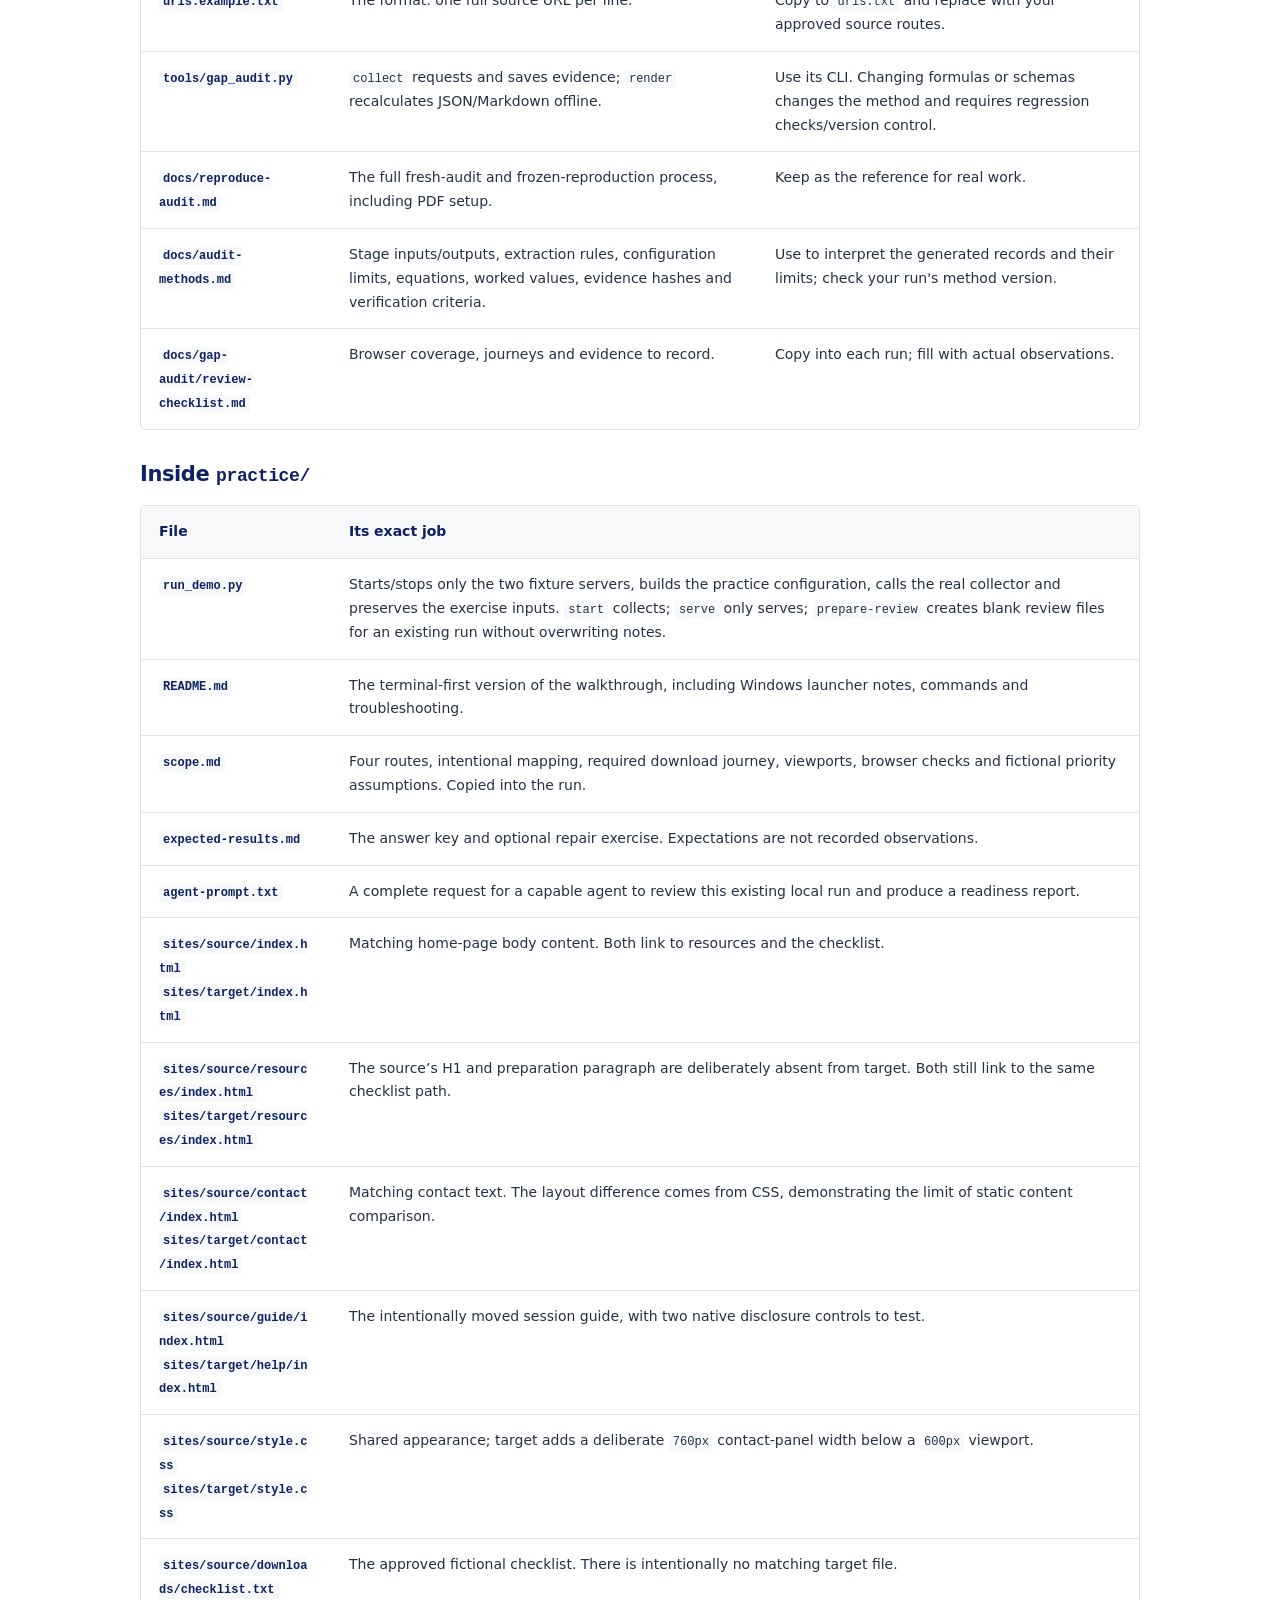
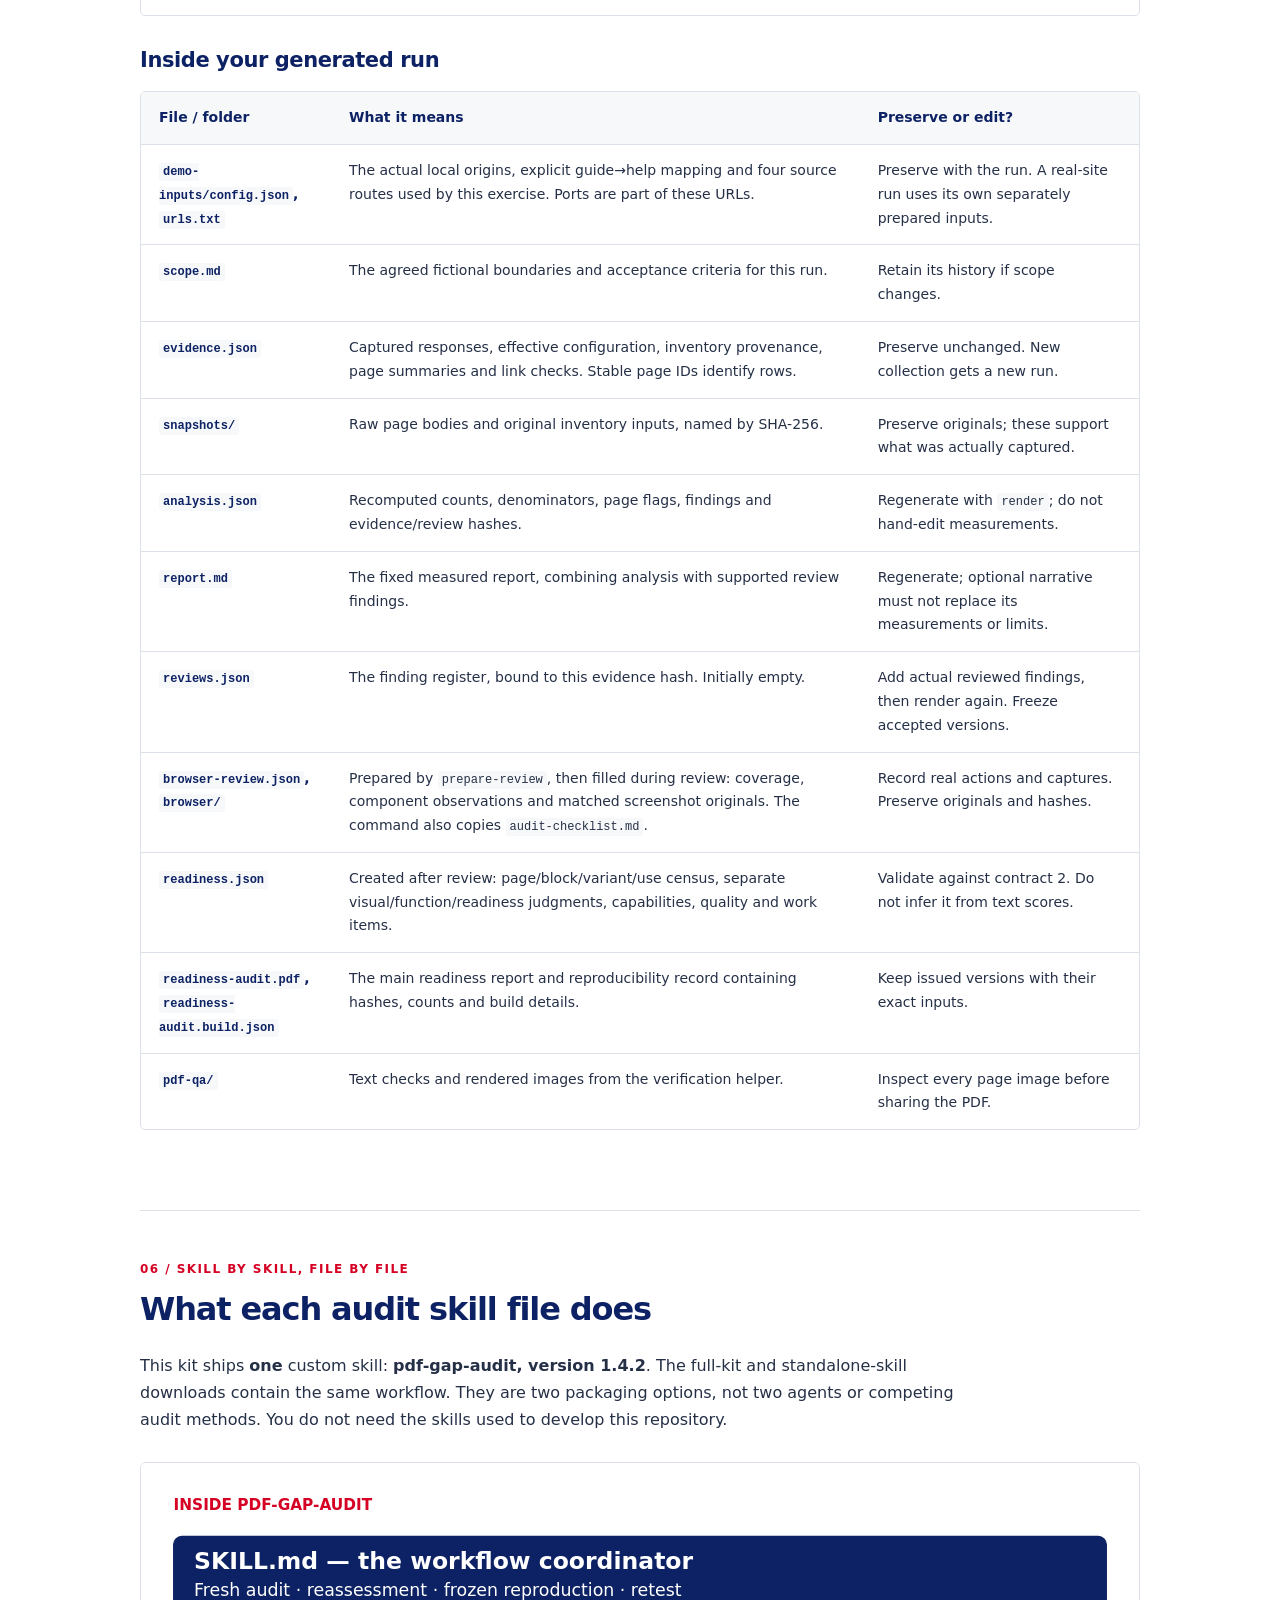
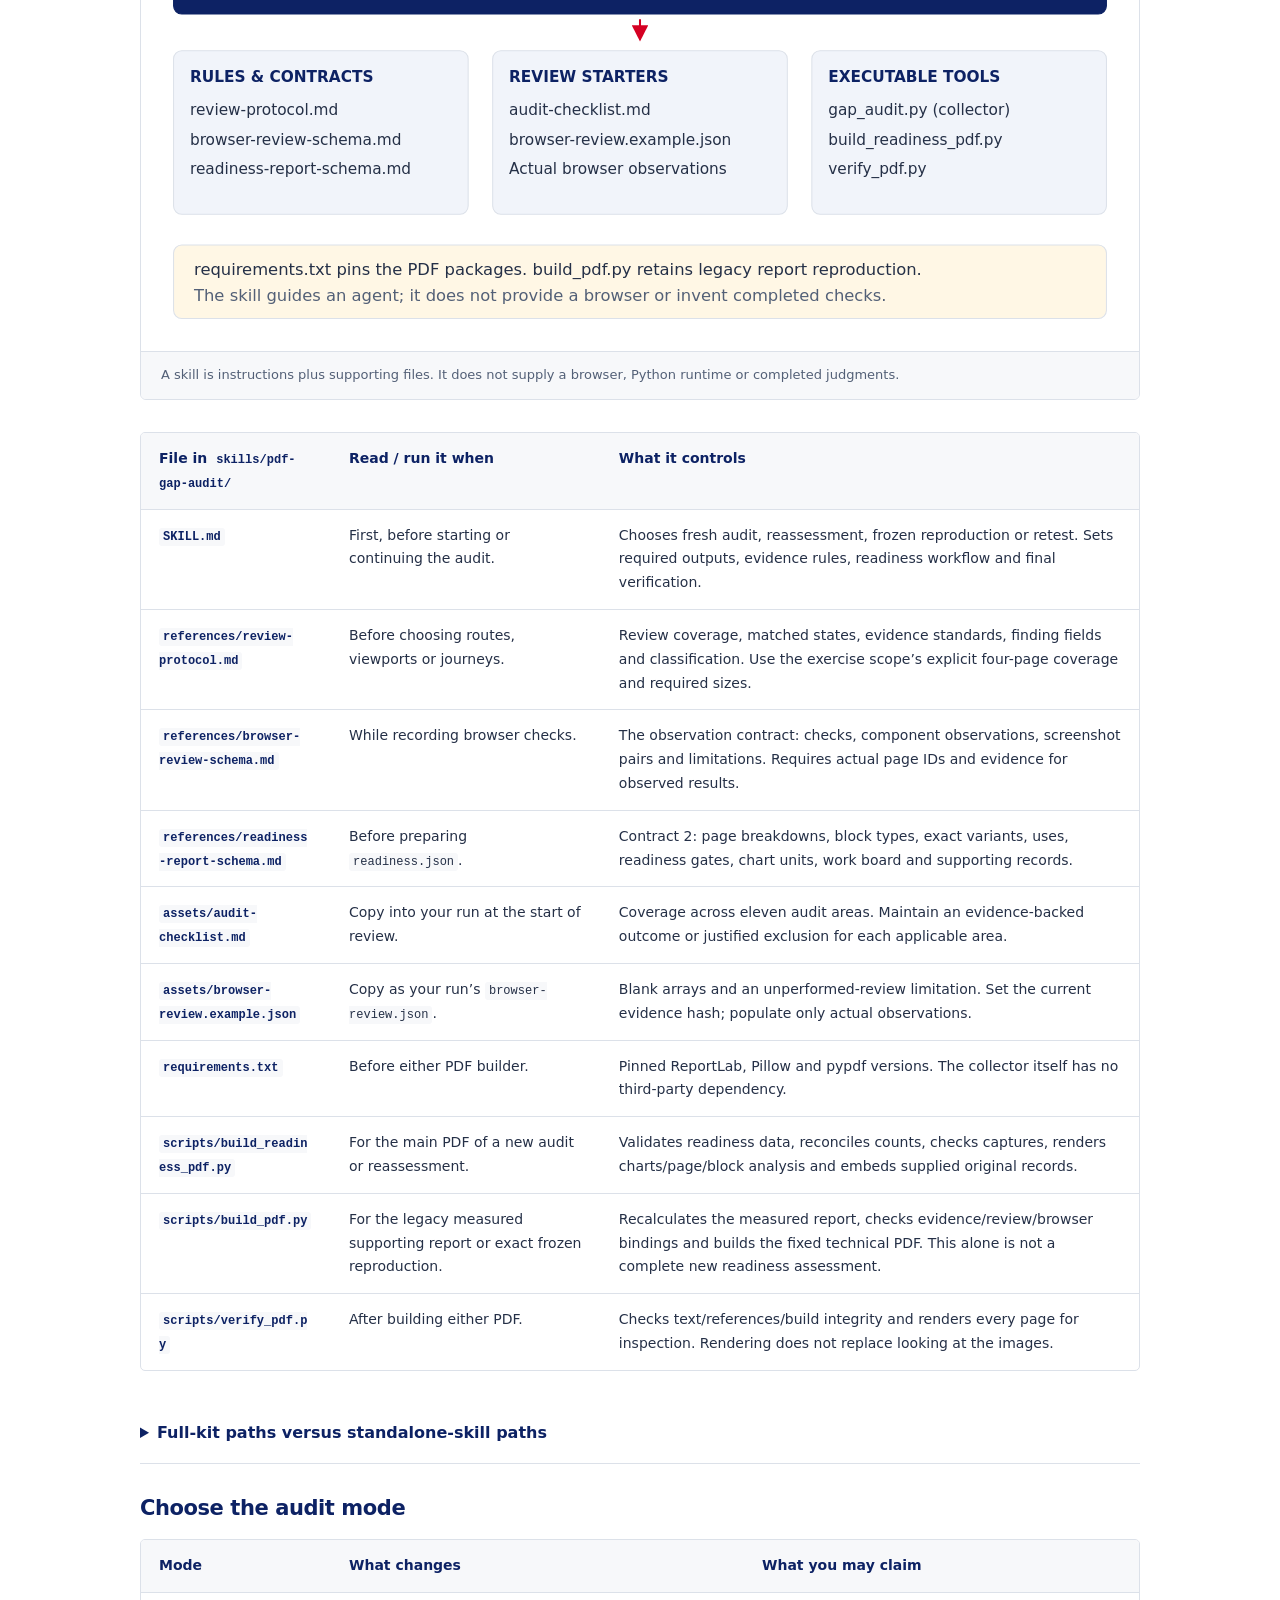
==== commit 8733b591: "Add shared route navigation to guide headers" ====
--- a/site/practice.html
+++ b/site/practice.html
@@ -8,13 +8,19 @@
   <meta http-equiv="Content-Security-Policy" content="default-src 'self'; script-src 'none'; style-src 'self'; img-src 'self'; object-src 'none'; base-uri 'self'; form-action 'none'">
   <title>Your first audit — Mind the Gap practice lab</title>
   <link rel="icon" href="./favicon.svg">
-  <link rel="stylesheet" href="./guide.css">
+  <link rel="stylesheet" href="./guide.css?v=20261109-nav">
 </head>
 <body>
 <a class="skip-link" href="#main">Skip to the walkthrough</a>
 <header class="site-header wrap">
   <a class="brand" href="./index.html"><img src="./mind-the-gap.png" alt="" width="92" height="69"><span>Mind the Gap<small>The practice lab</small></span></a>
-  <a class="repo-link" href="./index.html">Back to the method guide <span aria-hidden="true">↗</span></a>
+  <nav class="site-nav" aria-label="Primary navigation">
+    <a href="./index.html">Method guide</a>
+    <a href="./practice.html" aria-current="page">Practice lab</a>
+    <a href="./worked-example.html">Finished audit</a>
+    <a href="./retest.html">Before &amp; after</a>
+    <a href="https://github.com/gonsaje-vml/gapaudit">GitHub <span aria-hidden="true">↗</span></a>
+  </nav>
 </header>
 <main id="main" class="wrap lab">
   <section class="intro" aria-labelledby="title">
--- a/site/guide.css
+++ b/site/guide.css
@@ -8,6 +8,11 @@
 .skip-link{position:absolute;top:-100px;left:16px;padding:8px 16px;background:#fff;z-index:10}
 .skip-link:focus{top:12px}
 .site-header{display:flex;align-items:center;justify-content:space-between;gap:24px;padding-block:24px;border-bottom:1px solid var(--line)}
+.site-nav{display:flex;align-items:center;justify-content:flex-end;flex-wrap:wrap;gap:6px}
+.site-nav a{display:inline-flex;align-items:center;min-height:44px;padding:10px 12px;border-radius:4px;font-size:13px;font-weight:600;line-height:1.7;text-decoration:none;white-space:nowrap}
+.site-nav a:hover{background:var(--paper);text-decoration:underline}
+.site-nav a[aria-current="page"]{background:var(--navy);color:#fff}
+@media(max-width:900px){.site-header{flex-wrap:wrap}.site-nav{width:100%;justify-content:flex-start}}
 .brand{display:flex;align-items:center;gap:16px;text-decoration:none;line-height:1.25;font-size:19px;font-weight:700;letter-spacing:-.02em}
 .brand img{display:block;object-fit:contain}
 .brand small{display:block;margin-top:6px;color:var(--muted);font-size:12px;font-weight:500;letter-spacing:.02em}
